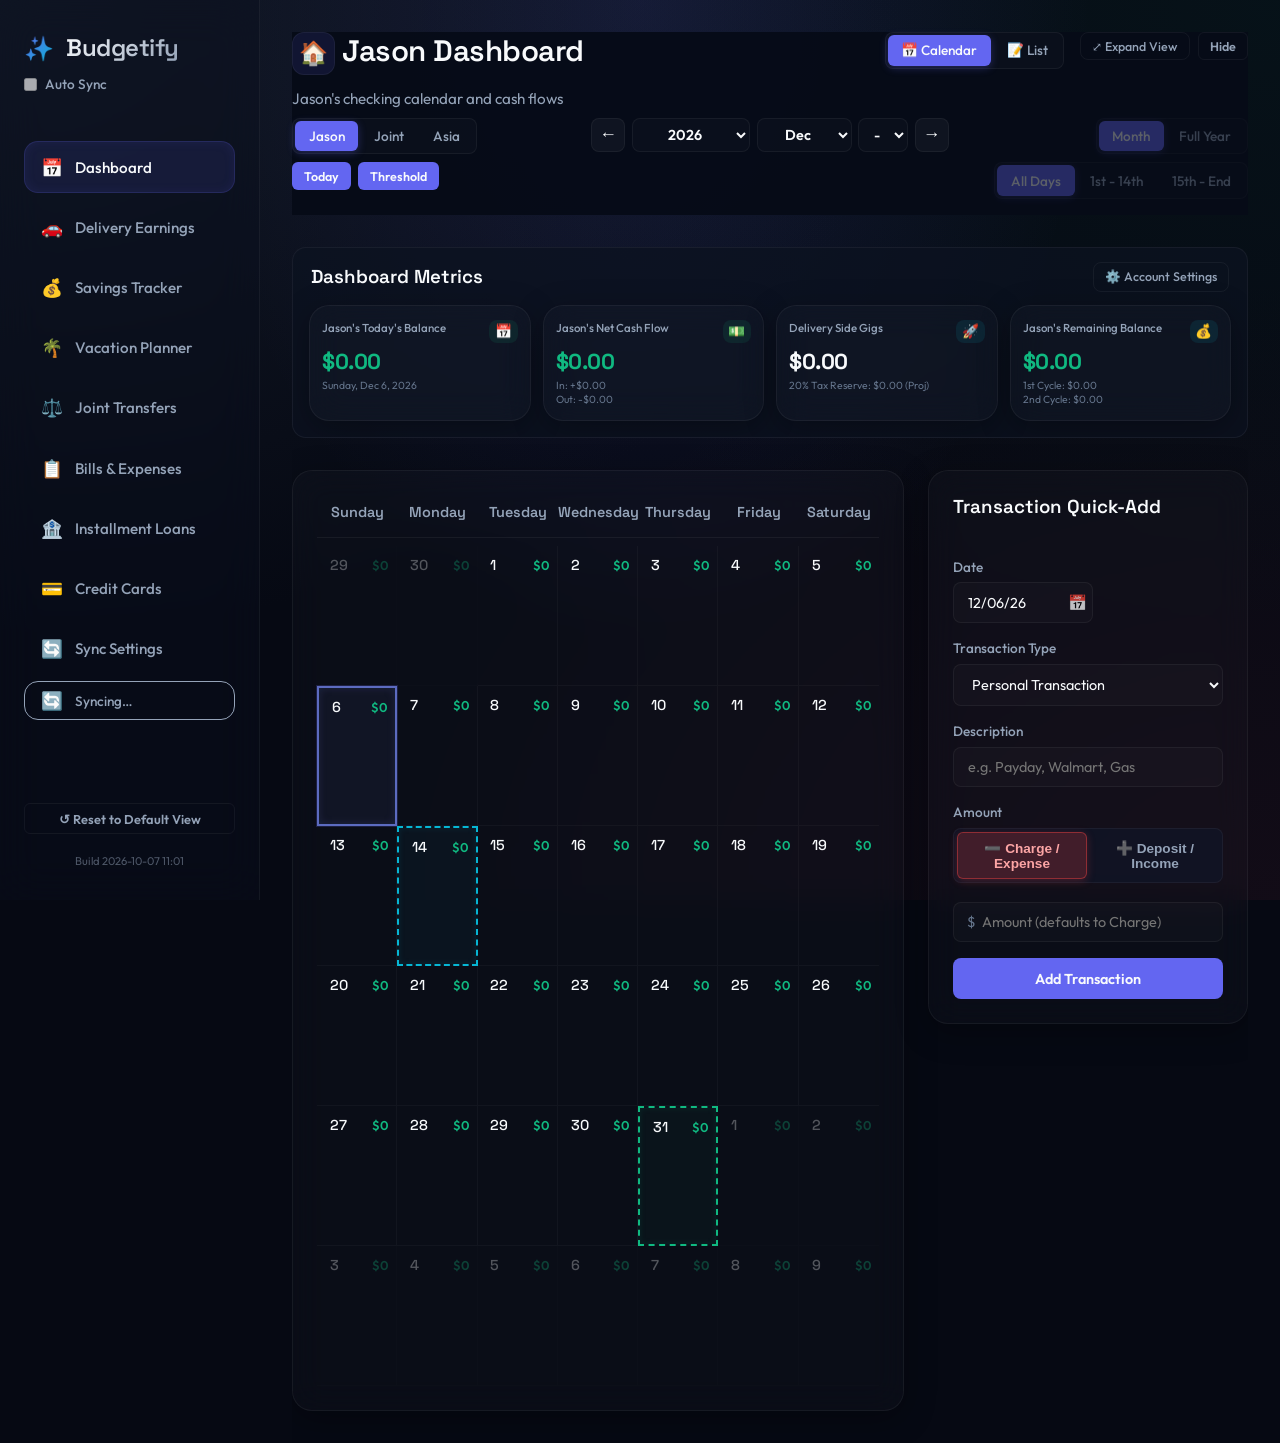
==== index.html @ f818402e "Update index.html" ====
<!DOCTYPE html>
<html lang="en">
<head>
    <meta charset="UTF-8">
    <!-- maximum-scale/user-scalable=no locks the page at 100% zoom on mobile — per explicit user
         request, 2026-09-21, so an accidental pinch/double-tap doesn't zoom the layout. Most modern
         mobile browsers (notably iOS Safari 10+) intentionally ignore user-scalable=no for
         accessibility and still allow pinch-zoom regardless of this meta tag — there is no fully
         reliable way to disable that from the page side, this is just the standard best-effort. -->
    <meta name="viewport" content="width=device-width, initial-scale=1.0, maximum-scale=1.0, minimum-scale=1.0, user-scalable=no, viewport-fit=cover">
    <title>Personal Budget & Bills Calendar (2027)</title>
    <link rel="icon" type="image/png" sizes="16x16" href="[data-uri]">
    <link rel="icon" type="image/png" sizes="32x32" href="[data-uri]">
    <link rel="apple-touch-icon" sizes="180x180" href="[data-uri]">
    <link rel="stylesheet" href="index.css">
    <link rel="preconnect" href="https://fonts.googleapis.com">
    <link rel="preconnect" href="https://fonts.gstatic.com" crossorigin>
    <link href="https://fonts.googleapis.com/css2?family=Outfit:wght@300;400;500;600;700&family=Space+Grotesk:wght@400;500;600;700&display=swap" rel="stylesheet">
</head>
<body>
    <!-- Permanent opaque mask over the safe-area-inset-top strip (notch/Dynamic Island, standalone/
         home-screen mode only — env(safe-area-inset-top) is 0 in a normal Safari tab, so this is a
         no-op there). Confirmed real bug, 2026-08-05: scrolled list content was visible through that
         strip around the Dynamic Island on a real phone. .main-sticky-dashboard already reserves
         this space with its own padding-top once it's the element actually stuck at the top, but
         that only covers pages/moments where it IS the stuck element — this covers the strip
         unconditionally, every page, every scroll position, independent of whatever's stuck. Fixed
         (not sticky) and pinned above every other layer (main-sticky-dashboard is z-index 45,
         scroll-top-btn 600) so nothing can ever paint above it. -->
    <div id="safe-area-top-mask" aria-hidden="true"></div>
    <div id="app-busy-overlay" class="app-busy-overlay hidden" aria-hidden="true">
        <div class="app-busy-spinner"></div>
    </div>
    <button type="button" class="mobile-nav-toggle" id="btn-mobile-nav-toggle" aria-label="Open navigation menu">
        <span class="icon">☰</span>
    </button>
    <div class="sidebar-backdrop" id="sidebar-backdrop"></div>
    <button type="button" class="scroll-top-btn scroll-top-faded" id="btn-scroll-top" title="Scroll to top" aria-label="Scroll to top">&#8593;</button>

    <!-- Mobile-only floating Google Drive sync status — the sidebar's own #sync-status-flag is
         behind the hamburger menu on mobile, so a failed sync could go unnoticed without opening it
         every time. Mirrors #sync-status-flag's status/message (see showSyncStatusFlag() in app.js,
         which drives both), hidden until the first sync attempt of the session, hidden entirely on
         desktop (see index.css). Per explicit user request, 2026-08-05, updated 2026-08-24: the
         badge now stays put (success or failure) until the next sync attempt rather than
         auto-fading — tap it to push/pull manually. Dismiss only closes this popover; it does not
         hide the badge/icon itself (per explicit user request, 2026-09-07) or change sync state. -->
    <button type="button" id="mobile-sync-badge" class="mobile-sync-badge hidden" aria-label="Google Drive sync status">
        <span id="mobile-sync-badge-icon" class="mobile-sync-badge-icon">🔄</span>
    </button>
    <div id="mobile-sync-badge-detail" class="mobile-sync-badge-detail hidden">
        <div id="mobile-sync-badge-detail-message" class="mobile-sync-badge-detail-message"></div>
        <div class="mobile-sync-badge-detail-actions">
            <button type="button" id="btn-mobile-sync-push" class="action-btn small-btn solid-btn">Sync Now</button>
            <!-- Hidden except while a pull/push is actually in flight — see stopCurrentSync()/
                 updateMobileSyncBadge() in app.js. Per explicit user request, 2026-09-21: a sync
                 stuck on a slow/hung Apps Script cold start previously had no way to back out of
                 short of reloading the whole page. -->
            <button type="button" id="btn-mobile-sync-stop" class="action-btn small-btn danger-btn hidden">Stop Sync</button>
            <button type="button" id="btn-mobile-sync-pull" class="action-btn small-btn outline-btn">Pull Fresh</button>
        </div>
        <div id="mobile-sync-badge-detail-time" class="mobile-sync-badge-detail-time"></div>
        <button type="button" id="btn-mobile-sync-dismiss" class="action-btn small-btn outline-btn">Dismiss</button>
    </div>
    <!-- Mobile-only floating "Add Transaction" button — see mobile-fab-add-transaction CSS
         (index.css) for the tab/view scoping that decides when this is actually visible, and
         openMobileQuickAddModal() (app.js) for what it opens. -->
    <button type="button" class="mobile-fab-add-transaction hidden" id="btn-mobile-fab-add-transaction" title="Add Transaction" aria-label="Add Transaction">&#43;</button>
    <div class="app-container">
        <!-- Sidebar Navigation -->
        <aside class="app-sidebar">
            <button type="button" class="sidebar-close-btn" id="btn-mobile-nav-close" aria-label="Close navigation menu">✕</button>
            <div class="sidebar-brand">
                <div class="brand-logo">✨</div>
                <h1>Budgetify</h1>
            </div>
            <label class="sidebar-auto-sync-toggle" for="sidebar-auto-sync-toggle" title="Mirrors the Auto Sync toggle in Sync Settings">
                <input type="checkbox" id="sidebar-auto-sync-toggle">
                <span>Auto Sync</span>
            </label>

            <nav class="sidebar-nav">
                <button class="nav-btn active" data-tab="dashboard" id="btn-tab-dashboard">
                    <span class="icon">📅</span> Dashboard
                </button>
                <button class="nav-btn" data-tab="delivery" id="btn-tab-delivery">
                    <span class="icon">🚗</span> Delivery Earnings
                </button>
                <button class="nav-btn" data-tab="savings" id="btn-tab-savings">
                    <span class="icon">💰</span> Savings Tracker
                </button>
                <button class="nav-btn" data-tab="vacation" id="btn-tab-vacation">
                    <span class="icon">🌴</span> Vacation Planner
                </button>
                <button class="nav-btn" data-tab="bills" id="btn-tab-bills">
                    <span class="icon">⚖️</span> Joint Transfers
                </button>
                <button class="nav-btn" data-tab="billtracker" id="btn-tab-billtracker">
                    <span class="icon">📋</span> Bills & Expenses
                </button>
                <button class="nav-btn" data-tab="loans" id="btn-tab-loans">
                    <span class="icon">🏦</span> Installment Loans
                </button>
                <button class="nav-btn" data-tab="creditcards" id="btn-tab-creditcards">
                    <span class="icon">💳</span> Credit Cards
                </button>
                <button class="nav-btn" data-tab="sync" id="btn-tab-sync">
                    <span class="icon">🔄</span> Sync Settings
                </button>
                <!-- Google Drive sync status — see showSyncStatusFlag() in app.js. Hidden until
                     the first sync attempt of the session. -->
                <button type="button" id="sync-status-flag" class="sync-status-flag hidden" aria-label="Google Drive sync status">
                    <span id="sync-status-flag-icon" class="sync-status-flag-icon">🔄</span>
                    <span id="sync-status-flag-label">Sync status</span>
                </button>
            </nav>
            <div id="sync-status-detail" class="sync-status-detail hidden">
                <div id="sync-status-detail-message" class="sync-status-detail-message"></div>
                <div class="sync-status-detail-actions">
                    <button type="button" id="btn-sync-status-push" class="action-btn small-btn solid-btn">Sync Now</button>
                    <!-- Hidden except while a pull/push is actually in flight — see
                         stopCurrentSync()/showSyncStatusFlag() in app.js. -->
                    <button type="button" id="btn-sync-status-stop" class="action-btn small-btn danger-btn hidden">Stop Sync</button>
                    <button type="button" id="btn-sync-status-pull" class="action-btn small-btn outline-btn">Pull Fresh</button>
                </div>
                <div id="sync-status-detail-time" class="sync-status-detail-time"></div>
            </div>

            <div class="sidebar-footer">
                <button type="button" class="action-btn small-btn outline-btn" id="btn-reset-view-settings" style="width:100%;" title="Resets every view/filter/sort/collapsed-panel preference back to its default — does not touch your bills, transactions, or other data">↺ Reset to Default View</button>
                <div id="build-version-marker" style="text-align:center; font-size:0.7rem; color:var(--text-secondary); opacity:0.5; margin-top:0.5rem;"></div>
            </div>
        </aside>

        <!-- Main Content Area -->
        <main class="app-main">
            <!-- Top Dashboard Bar -->
            <div class="main-sticky-dashboard">
                <!-- Title + page-level actions share one row at the very top of the page — per
                     explicit user request, 2026-08-03, Expand View/Hide used to sit down in the
                     toolbar row (level with Today/date-nav) with a lot of empty space above them;
                     moving them up here puts them at the actual top-right of the page next to the
                     title, matching where the user pointed in their annotated screenshot. -->
                <div class="header-top-row" style="display: flex; align-items: flex-start; justify-content: space-between; gap: 1rem;">
                    <!-- Compact page title. Kept as class="header-title" (rather than a fresh class)
                         so the existing per-tab CSS overrides (mobile Delivery tightening, the
                         loan/credit-card "stat chip" subtitle) that target .header-title still apply
                         unchanged; a scoped rule shrinks it for this new, non-centered spot instead of
                         restyling the shared class itself. -->
                    <div class="header-title header-title-compact" id="default-header-title-container">
                        <h2 id="current-tab-title">Monthly Dashboard</h2>
                        <p id="current-tab-subtitle">Personal checking calendar and cash flows</p>
                    </div>



                    <!-- Today/Payment/Statement jump buttons for the loan/credit-card detail page
                         land here (top-left, right after the Back link) instead of top-right — per
                         explicit user request, 2026-08-03. Populated by
                         updateHeaderPeriodNavAndToday() in app.js. Empty/hidden on every other tab. -->
                    <div id="header-left-jump-host" style="display: flex; align-items: center; gap: 0.4rem;"></div>

                    <!-- View-mode toggle host (Calendar/List for Dashboard) — sits left of Expand
                         View, on the same top row as the title, per explicit user request,
                         2026-08-03. Populated by updateGlobalTogglesPlacement() in app.js. -->
                    <div id="header-view-toggle-host" style="display: flex; align-items: center; gap: 0.75rem; flex-shrink: 0; margin-left: auto;">
                        <div class="segmented-control" id="view-toggle-container">
                            <button class="segment-btn active" data-mode="calendar" id="btn-view-calendar">📅 Calendar</button>
                            <button class="segment-btn" data-mode="list" id="btn-view-list">📝 List</button>
                        </div>
                    </div>

                    <!-- Show/Hide-All (page-specific, hidden unless applicable), Expand View, and the
                         Dashboard Metrics Hide toggle (hidden itself on every tab except Dashboard). -->
                    <div id="header-right-actions" style="display: flex; align-items: center; gap: 0.5rem; flex-shrink: 0;">
                        <button type="button" class="action-btn outline-btn" id="btn-toggle-layout-maximize" title="Toggle full-screen view" style="display: inline-flex; align-items: center; gap: 4px; padding: 0.3rem 0.7rem; font-weight: 500; font-size: 0.78rem; height: 28px;">⤢ Expand View</button>
                        <!-- Sits to the right of Expand View — per explicit user request, 2026-08-03. -->
                        <button type="button" class="action-btn outline-btn hidden" id="btn-master-show-hide-all" title="Show or hide all collapsible sections" style="padding: 0.3rem 0.7rem; font-size: 0.78rem; height: 28px;">Hide All</button>
                        <button type="button" class="action-btn small-btn outline-btn" id="btn-toggle-metrics" title="Expand or collapse all Dashboard metrics" style="padding: 0.3rem 0.7rem; font-size: 0.78rem; height: 28px;">Hide</button>
                    </div>
                </div>

                <!-- Empty by default (hidden) — placeCreditCardToolbar() in app.js relocates
                     #cc-dashboard-toolbar and the title/subtitle above into this exact element
                     (removing "hidden", adding "cc-account-header") only while viewing one specific
                     credit card/loan's own dashboard, giving it a dedicated top-of-page slot separate
                     from the generic page title. Kept as a real, distinct element (not reused from the
                     old big centered dashboard header, which this replaces) specifically so that
                     mechanism still has somewhere valid to relocate into after the 2026-08-03 header
                     restructure removed the header block it used to borrow. -->
                <header class="app-header hidden" id="app-header"></header>

                <div id="unified-header-layout" class="unified-header-dashboard">
                    <!-- Left Actions — Personal/Joint on its own row above Today/Threshold, per
                         explicit user request, 2026-08-03. -->
                    <div id="header-left-actions" style="display: flex; flex-direction: column; align-items: flex-start; gap: 0.5rem;">
                        <!-- Identity toggle host (Personal/Joint) — a dedicated slot, populated by
                             updateGlobalTogglesPlacement() in app.js, so it lands here
                             deterministically instead of as a side effect of flex-wrap ordering
                             inside #global-toggles-host. -->
                        <div id="header-identity-toggles-host" style="display: flex; align-items: center; gap: 0.75rem;">
                            <div class="segmented-control" id="dashboard-toggle-container">
                                <button class="segment-btn active" data-type="personal" id="btn-dash-personal">Jason</button>
                                <button class="segment-btn" data-type="joint" id="btn-dash-joint">Joint</button>
                                <button class="segment-btn" data-type="asia" id="btn-dash-asia">Asia</button>
                            </div>
                        </div>
                        <div id="header-left-buttons-row" style="display: flex; align-items: center; gap: 0.4rem;">
                            <button type="button" class="action-btn small-btn solid-btn" id="btn-header-today" title="Go to Today" style="padding: 0.3rem 0.7rem; font-size: 0.78rem; height: 28px;">Today</button>
                            <button type="button" class="action-btn small-btn solid-btn hidden" id="btn-header-payment" title="Jump to Payment" style="padding: 0.3rem 0.7rem; font-size: 0.78rem; height: 28px;">Payment</button>
                            <button type="button" class="action-btn small-btn solid-btn hidden" id="btn-header-statement" title="Jump to Statement Closing" style="padding: 0.3rem 0.7rem; font-size: 0.78rem; height: 28px;">Statement</button>
                            <button type="button" class="action-btn small-btn solid-btn hidden" id="btn-header-threshold" title="Jump to Below-Threshold Day" style="padding: 0.3rem 0.7rem; font-size: 0.78rem; height: 28px;">Threshold</button>
                        </div>
                    </div>

                    <!-- Date Selectors — Year, then Month, then Day -->
                    <div id="header-period-nav" class="month-select-wrapper" style="display: flex; align-items: center; gap: 0.4rem; flex-shrink: 0;">
                        <button type="button" class="calendar-nav-btn" id="btn-header-prev" title="Previous Month" style="height: 34px; width: 34px; flex-shrink: 0; box-sizing: border-box;">←</button>
                        <select id="year-select" class="custom-select" style="font-weight: 600; text-align: center; width: auto; min-width: 82px; height: 34px; padding: 0 0.4rem; line-height: 34px; box-sizing: border-box; flex-shrink: 0;">
                            <option value="2026">2026</option>
                            <option value="2027">2027</option>
                            <option value="2028">2028</option>
                            <option value="2029">2029</option>
                            <option value="2030">2030</option>
                        </select>
                        <select id="month-select" class="custom-select" style="font-weight: 600; text-align: center; width: auto; min-width: 95px; height: 34px; padding: 0 0.4rem; line-height: 34px; box-sizing: border-box; flex-shrink: 0;">
                            <option value="Jan">Jan</option>
                            <option value="Feb">Feb</option>
                            <option value="Mar">Mar</option>
                            <option value="Apr">Apr</option>
                            <option value="May">May</option>
                            <option value="Jun">Jun</option>
                            <option value="Jul">Jul</option>
                            <option value="Aug">Aug</option>
                            <option value="Sep">Sep</option>
                            <option value="Oct">Oct</option>
                            <option value="Nov">Nov</option>
                            <option value="Dec">Dec</option>
                        </select>
                        <div id="month-date-jumper" style="display: flex; align-items: center; flex-shrink: 0;" title="Select Day to scroll directly to date in current month">
                            <select id="month-jumper-day" class="custom-select" style="padding: 0 0.35rem; font-size: 0.85rem; font-weight: 600; text-align: center; height: 34px; min-width: 48px; line-height: 34px; box-sizing: border-box; flex-shrink: 0;" aria-label="Target day for month view scroll">
                                <option value="" selected>-</option>
                            </select>
                        </div>
                        <div id="full-year-date-jumper" class="hidden" style="display: flex; align-items: center; gap: 0.25rem; flex-shrink: 0;" title="Select Month & Day to scroll directly to date in Full Year view">
                            <select id="year-jumper-month" class="custom-select" style="padding: 0 0.35rem; font-size: 0.85rem; font-weight: 600; text-align: center; height: 34px; min-width: 60px; line-height: 34px; box-sizing: border-box; flex-shrink: 0;" aria-label="Target month for full year scroll">
                                <option value="" selected>-</option>
                                <option value="Jan">Jan</option>
                                <option value="Feb">Feb</option>
                                <option value="Mar">Mar</option>
                                <option value="Apr">Apr</option>
                                <option value="May">May</option>
                                <option value="Jun">Jun</option>
                                <option value="Jul">Jul</option>
                                <option value="Aug">Aug</option>
                                <option value="Sep">Sep</option>
                                <option value="Oct">Oct</option>
                                <option value="Nov">Nov</option>
                                <option value="Dec">Dec</option>
                            </select>
                            <select id="year-jumper-day" class="custom-select" style="padding: 0 0.35rem; font-size: 0.85rem; font-weight: 600; text-align: center; height: 34px; min-width: 48px; line-height: 34px; box-sizing: border-box; flex-shrink: 0;" aria-label="Target day for full year scroll">
                                <option value="" selected>-</option>
                            </select>
                        </div>
                        <button type="button" class="calendar-nav-btn" id="btn-header-next" title="Next Month" style="height: 34px; width: 34px; flex-shrink: 0; box-sizing: border-box;">→</button>
                    </div>

                    <!-- View-mode toggles host: Month/Full Year, cycle filter, and every other tab's
                         equivalent controls — updateGlobalTogglesPlacement() relocates the right
                         subset here per active tab. Calendar/List moved out to
                         #header-view-toggle-host (see .header-top-row above), so this host is now
                         just 2 rows tall on the Dashboard tab instead of 3. Right-aligned on its own
                         row under the main toolbar row. -->
                    <div id="global-toggles-host">
                        <div class="segmented-control hidden" id="scope-toggle-container">
                            <button class="segment-btn active" data-scope="month" id="btn-scope-month">Month</button>
                            <button class="segment-btn" data-scope="year" id="btn-scope-year">Full Year</button>
                        </div>
                        <div class="segmented-control hidden" id="cycle-filter-container">
                            <button class="segment-btn active" data-cycle="all" id="btn-cycle-all">All Days</button>
                            <button class="segment-btn" data-cycle="1st" id="btn-cycle-1st">1st - 14th</button>
                            <button class="segment-btn" data-cycle="2nd" id="btn-cycle-2nd">15th - End</button>
                        </div>
                        <div class="segmented-control hidden" id="bills-metrics-cycle-toggle">
                            <button type="button" class="segment-btn active" data-bills-metrics-cycle="month">Month</button>
                            <button type="button" class="segment-btn" data-bills-metrics-cycle="1st">1st Cycle</button>
                            <button type="button" class="segment-btn" data-bills-metrics-cycle="15th">15th Cycle</button>
                        </div>
                        <button type="button" class="action-btn small-btn outline-btn hidden" id="btn-bills-today" title="Return to the current month">Current Month</button>
                        <div class="segmented-control hidden" id="savings-header-view-toggle"><button class="segment-btn active" data-savings-mode="calendar">Calendar</button><button class="segment-btn" data-savings-mode="list">List</button></div>
                        <div class="segmented-control hidden" id="savings-header-scope-toggle"><button class="segment-btn active" data-savings-scope="month">Month</button><button class="segment-btn" data-savings-scope="year">Full Year</button></div>
                    </div>
                </div>
            </div>

            <!-- Dashboard Summary Widgets -->
            <section class="dashboard-metrics-section" id="dashboard-metrics-section">
                <div class="dashboard-metrics-section-header" style="display: flex; align-items: center; justify-content: space-between;">
                    <h3 style="margin:0;">Dashboard Metrics</h3>
                    <!-- Single consolidated entry point (Starting Balance + Payroll used to be two
                         separate buttons/dialogs here) — opens #account-settings-dialog, which also
                         covers Account Login URL and a custom account icon, plus (Personal only) a
                         way into the full Payroll dialog. Per explicit user request, 2026-08-05. -->
                    <div style="display: flex; align-items: center; gap: 0.5rem;">
                        <button type="button" class="action-btn outline-btn" id="btn-open-account-settings" title="Account Settings" style="display: inline-flex; align-items: center; gap: 4px; padding: 0.35rem 0.7rem; font-weight: 500; font-size: 0.78rem; height: 30px;">⚙️ Account Settings</button>
                    </div>
                </div>
                <div class="summary-cards" id="summary-cards">
                <!-- Today's real balance (Personal or Joint, matching whichever is selected) — same
                     contextual single-card pattern as Remaining Balance below (title/value/sub swap
                     per-context in renderSummaryCards()). Per explicit user request, 2026-08-04;
                     moved to lead position per explicit user request, same day. -->
                <div class="glass-card summary-card" id="card-today-balance">
                    <div class="card-header">
                        <span id="today-balance-title">Today's Balance</span>
                        <span class="card-icon positive" id="today-balance-icon">📅</span>
                    </div>
                    <div class="card-value" id="today-balance-val">$0.00</div>
                    <div class="card-sub" id="today-balance-sub">Balance as of today</div>
                </div>
                <div class="glass-card summary-card">
                    <div class="card-header">
                        <span>Personal Net Cash Flow</span>
                        <span class="card-icon positive">💵</span>
                    </div>
                    <div class="card-value" id="net-cash-flow">$0.00</div>
                    <div class="card-sub" id="net-cash-flow-sub">Sum of personal cash flows</div>
                </div>
                <div class="glass-card summary-card">
                    <div class="card-header">
                        <span>Joint Bills Shared Total</span>
                        <span class="card-icon negative">🧾</span>
                    </div>
                    <div class="card-value" id="joint-bills-total">$0.00</div>
                    <div class="card-sub" id="joint-bills-sub">Total joint bills in period</div>
                </div>
                <div class="glass-card summary-card">
                    <div class="card-header">
                        <span>Delivery Side Gigs</span>
                        <span class="card-icon info">🚀</span>
                    </div>
                    <div class="card-value" id="gig-earnings-total">$0.00</div>
                    <div class="card-sub" id="gig-earnings-sub">20% Tax Reserve: $0.00</div>
                </div>
                <div class="glass-card summary-card" id="card-remaining-balance">
                    <div class="card-header">
                        <span id="remaining-balance-title">Remaining Balance</span>
                        <span class="card-icon info" id="remaining-balance-icon">💰</span>
                    </div>
                    <div class="card-value" id="remaining-balance-val">$0.00</div>
                    <div class="card-sub" id="remaining-balance-sub">Cycle-end balance projection</div>
                </div>
                </div>
            </section>


            <!-- Tab View Contents -->
            <section class="tab-view-container">

                <!-- 1. DASHBOARD VIEW (Calendar & List) -->
                <div id="view-dashboard" class="tab-view active">
                    <!-- Calendar View Wrapper -->
                    <div class="view-grid" id="dashboard-calendar-view">
                        <div class="calendar-card glass-card">
                            <div class="calendar-header-grid" style="margin-top: 0.5rem;">
                                <div>Sunday</div>
                                <div>Monday</div>
                                <div>Tuesday</div>
                                <div>Wednesday</div>
                                <div>Thursday</div>
                                <div>Friday</div>
                                <div>Saturday</div>
                            </div>
                            <div class="calendar-days-grid" id="calendar-days">
                                <!-- Calendar days injected via javascript -->
                            </div>
                        </div>

                        <div class="sidebar-details-card glass-card">
                            <div style="display: flex; justify-content: space-between; align-items: center; margin-bottom: 1rem;">
                                <h3 id="quick-add-title" style="margin: 0;">Transaction Quick-Add</h3>
                            </div>
                            <form id="quick-add-form" class="detail-form">
                                <div class="form-group">
                                    <label for="trans-date">Date</label>
                                    <div style="position: relative; display: flex; align-items: center;">
                                        <input type="date" id="trans-date" required class="custom-input">
                                    </div>
                                </div>
                                <div class="form-group hidden" id="joint-type-group">
                                    <label for="joint-trans-type">Transaction Type</label>
                                    <select id="joint-trans-type" class="custom-select">
                                        <option value="expense">Expense / Bill</option>
                                        <option value="contribution">Joint Contribution</option>
                                        <option value="withdrawal">Joint Withdrawal</option>
                                    </select>
                                </div>
                                <div class="form-group" id="personal-type-group">
                                    <label for="personal-trans-type">Transaction Type</label>
                                    <select id="personal-trans-type" class="custom-select">
                                        <option value="transaction">Personal Transaction</option>
                                        <option value="savings-transfer">Savings Transfer</option>
                                        <option value="joint-transfer">Joint Transfer</option>
                                    </select>
                                </div>
                                <div class="form-group hidden" id="personal-joint-transfer-group">
                                    <label for="personal-joint-direction">Transfer Direction</label>
                                    <select id="personal-joint-direction" class="custom-select">
                                        <option value="deposit">Deposit into Joint</option>
                                        <option value="withdrawal">Withdrawal from Joint</option>
                                    </select>
                                </div>
                                <!-- Deposit-only: a deposit is the direction that can drain personal checking; a
                                     withdrawal only adds to it, so there's no floor to protect there. -->
                                <div class="form-group hidden" id="personal-joint-split-group" style="display:flex; align-items:center; gap:0.4rem;">
                                    <input type="checkbox" id="personal-joint-split-protect" style="cursor:pointer;">
                                    <label for="personal-joint-split-protect" style="margin:0; cursor:pointer; font-size:0.85rem;">Split across days this cycle to keep checking at/above the minimum buffer</label>
                                </div>
                                <!-- Asia's Checking Transaction Type selector, Phase 3 — mirrors #personal-type-group/
                                     #personal-joint-transfer-group/#personal-joint-split-group exactly, scoped to
                                     her own dashboard (state.dashboardType === 'asia'). -->
                                <div class="form-group hidden" id="asia-type-group">
                                    <label for="asia-trans-type">Transaction Type</label>
                                    <select id="asia-trans-type" class="custom-select">
                                        <option value="transaction">Asia Transaction</option>
                                        <option value="savings-transfer">Savings Transfer</option>
                                        <option value="joint-transfer">Joint Transfer</option>
                                    </select>
                                </div>
                                <div class="form-group hidden" id="asia-joint-transfer-group">
                                    <label for="asia-joint-direction">Transfer Direction</label>
                                    <select id="asia-joint-direction" class="custom-select">
                                        <option value="deposit">Deposit into Joint</option>
                                        <option value="withdrawal">Withdrawal from Joint</option>
                                    </select>
                                </div>
                                <div class="form-group hidden" id="asia-joint-split-group" style="display:flex; align-items:center; gap:0.4rem;">
                                    <input type="checkbox" id="asia-joint-split-protect" style="cursor:pointer;">
                                    <label for="asia-joint-split-protect" style="margin:0; cursor:pointer; font-size:0.85rem;">Split across days this cycle to keep checking at/above the minimum buffer</label>
                                </div>
                                <div class="form-group">
                                    <label for="trans-desc">Description</label>
                                    <input type="text" id="trans-desc" placeholder="e.g. Payday, Walmart, Gas" required class="custom-input" list="checking-description-suggestions" autocomplete="off">
                                </div>

                                <div id="form-amount-row">
                                    <div class="form-group" id="single-amount-group">
                                        <label for="trans-amount" id="trans-amount-label">Amount</label>
                                        <div class="direction-toggle-group" id="trans-direction-group">
                                            <button type="button" class="direction-btn active-charge" data-direction="charge" id="btn-dir-charge">➖ Charge / Expense</button>
                                            <button type="button" class="direction-btn" data-direction="deposit" id="btn-dir-deposit">➕ Deposit / Income</button>
                                        </div>
                                        <input type="hidden" id="trans-direction" value="charge">
                                        <div class="input-prefix-wrapper">
                                            <span class="input-prefix">$</span>
                                            <input type="number" autocomplete="off" autocorrect="off" autocapitalize="off" spellcheck="false" step="0.01" id="trans-amount" placeholder="Amount (defaults to Charge)" required class="custom-input">
                                        </div>
                                        <small id="trans-amount-hint" class="hidden">Negative moves money from Personal into Savings; positive moves money from Savings into Personal.</small>
                                    </div>
                                    <div class="hidden" id="joint-contribution-group">
                                        <div class="form-row">
                                            <div class="form-group"><label for="contribution-direction">Contribution Type</label><select id="contribution-direction" class="custom-select"><option value="deposit">Deposit into Joint</option><option value="withdrawal">Withdrawal from Joint</option></select></div>
                                            <div class="form-group hidden" id="contribution-recipient-group"><label for="contribution-recipient">Withdrawal To</label><select id="contribution-recipient" class="custom-select"><option value="jason">Jason</option><option value="asia">Asia</option></select></div>
                                        </div>
                                        <div class="form-row" id="contribution-deposit-fields">
                                            <div class="form-group"><label for="trans-jason-amount">Jason Amount</label><div class="input-prefix-wrapper"><span class="input-prefix">$</span><input type="number" autocomplete="off" autocorrect="off" autocapitalize="off" spellcheck="false" min="0" step="0.01" id="trans-jason-amount" placeholder="Jason's deposit" class="custom-input"></div></div>
                                            <div class="form-group"><label for="trans-asia-amount">Asia Amount</label><div class="input-prefix-wrapper"><span class="input-prefix">$</span><input type="number" autocomplete="off" autocorrect="off" autocapitalize="off" spellcheck="false" min="0" step="0.01" id="trans-asia-amount" placeholder="Asia's deposit" class="custom-input"></div></div>
                                        </div>
                                        <div class="form-group hidden" id="contribution-withdrawal-field"><label for="contribution-withdrawal-amount">Withdrawal Amount</label><div class="input-prefix-wrapper"><span class="input-prefix">$</span><input type="number" autocomplete="off" autocorrect="off" autocapitalize="off" spellcheck="false" min="0" step="0.01" id="contribution-withdrawal-amount" class="custom-input"></div></div>
                                    </div>
                                </div>
                                <button type="submit" class="action-btn solid-btn full-width" id="btn-add-transaction">Add Transaction</button>
                            </form>

                            <hr class="card-divider">

                            <div class="inline-day-highlights hidden">
                                <h3 id="highlights-title">Today's Highlights</h3>
                                <div id="today-highlights-list" class="highlights-list"></div>
                            </div>
                        </div>
                    </div>

                    <!-- List View Wrapper (Hidden by default) -->
                    <div class="glass-card list-view-card hidden" id="dashboard-list-view" style="padding: 2rem;">
                        <!-- Title, quick-add, search, and Reset Filters/Sort all stay pinned to the top
                             of the viewport while scrolling through a long list, so none of them ever
                             requires scrolling back up — same sticky pattern as .main-sticky-dashboard
                             elsewhere in the app. Reset Filters/Sort sits at the BOTTOM of this block,
                             immediately above the table's own header row (where the per-column filter
                             icons it clears actually live), instead of up by the title.
                             NOTE: the table's own column-header row (#list-view-table-container) does
                             NOT also page-scroll-stick below this block — tried it (both as an
                             independently-sticky sibling and merged into one wrapper with this header),
                             and hit a rendering issue in this exact nested layout where the second/outer
                             sticky element silently stopped clamping once real content was involved,
                             despite isolated synthetic tests of the identical CSS working fine. Reverted
                             rather than ship something flaky. The header row still stays visible while
                             scrolling WITHIN the table's own bounded tbody (see that block's comment) —
                             just not while scrolling the outer page past it. -->
                        <div class="list-view-sticky-header">
                            <div class="list-view-header" style="display: flex; align-items: flex-start; gap: 1rem; flex-wrap: wrap; margin-bottom: 0.5rem;">
                                <div>
                                    <h3 id="list-view-title" style="margin-bottom: 0.15rem;">Personal Ledger</h3>
                                    <span id="list-view-starting-balance" class="muted-text" style="font-size: 0.85rem; display: block; margin-top: 0.2rem;"></span>
                                    <span id="list-view-today-balance" class="muted-text" style="font-size: 0.85rem; display: block; margin-top: 0.1rem; font-weight: 600;"></span>
                                    <span id="list-view-ending-balance" class="muted-text" style="font-size: 0.85rem; display: block; margin-top: 0.1rem;"></span>
                                </div>
                                <!-- Search and the filter-summary pill stacked together so the pill sits
                                     directly under the search box specifically, not spanning the full
                                     header width under the title. Per explicit user request, 2026-08-04. -->
                                <div style="display: flex; flex-direction: column; gap: 0.5rem; flex: 1; min-width: 220px; max-width: 360px;">
                                    <!-- #list-view-search-row: a stable wrapper so relocateMobileDashboardListViewControls()
                                         (app.js) can move the Clear button in here next to the search input on mobile,
                                         without disturbing the filter-summary pill stacked below it. A no-op single-child
                                         flex row on desktop, where Clear stays in its original spot instead — see that
                                         function's own comment. Per explicit user request, 2026-08-25. -->
                                    <div id="list-view-search-row" style="display: flex; gap: 0.5rem; align-items: center; width: 100%;">
                                        <input type="search" id="list-view-master-search" class="custom-input" placeholder="🔍 Search description, owner, trip, date, amount..." style="margin: 0; padding: 0.4rem 0.75rem; font-size: 0.85rem; box-sizing: border-box; flex: 1; min-width: 0;">
                                    </div>
                                    <div id="list-view-filtered-items-pill" class="filtered-items-pill" style="display: inline-flex; align-items: center; gap: 0.5rem; padding: 0.25rem 0.75rem; border-radius: 12px; background: rgba(33, 150, 243, 0.15); border: 1px solid rgba(33, 150, 243, 0.4); font-size: 0.8rem; font-weight: 600; color: #90caf9; white-space: nowrap; align-self: flex-start;">
                                        <span>🔍 <span id="list-filtered-items-label">View Items</span>: <span id="list-filtered-items-count">0</span></span>
                                        <span style="opacity: 0.5;">|</span>
                                        <span>Total: <span id="list-filtered-items-amount">$0.00</span></span>
                                    </div>
                                </div>
                                <!-- Opens the same real #quick-add-form in a popup instead of it sitting
                                     inline above the table full-time — same pattern the Savings Tracker's
                                     own "+ Add Transaction" button already uses (openMobileQuickAddModal(),
                                     not mobile-gated). Right-justified as a group (margin-left: auto). Per
                                     explicit user request, 2026-08-04. -->
                                <div id="list-view-header-actions" style="display: flex; align-items: center; gap: 0.75rem; flex-wrap: wrap; margin-left: auto;">
                                    <button type="button" class="action-btn small-btn solid-btn" id="btn-open-listview-add-modal">+ Transaction</button>
                                    <button type="button" class="action-btn small-btn outline-btn" id="btn-export-listview-csv" title="Export the currently visible rows (respects search/column filters) as a CSV file, openable in Excel">⬇ Download CSV</button>
                                    <button type="button" class="action-btn small-btn outline-btn" id="btn-reset-listview-filters" title="Clear this table's column filters and sort">Clear</button>
                                </div>
                            </div>
                            <div id="list-view-tools-wrapper">
                                <!-- #list-view-quick-add-host removed, 2026-08-04 — the real #quick-add-form
                                     only ever relocates into the Add Transaction modal now (see
                                     btn-open-listview-add-modal above), never sits inline here full-time.
                                     #list-view-summary-host stays (Joint's Jason/Asia contribution totals
                                     still render there — unrelated to the add form). -->
                                <div id="list-view-summary-host"></div>
                            </div>
                        </div>
                        <div class="table-responsive" id="list-view-table-container">
                            <!-- Injected table -->
                        </div>
                    </div>
                </div>

                <!-- 2. BILLS SPLITTER VIEW -->
                <div id="view-bills" class="tab-view">
                    <div class="bills-sticky-metrics">
                        <div class="table-card-header" style="margin-top:0;">
                            <h3 id="bills-metrics-title">Bill Splitter Metrics</h3>
                            <button type="button" class="action-btn small-btn outline-btn collapse-toggle-btn" data-target="bills-metrics-cards" data-key="metrics">Hide</button>
                        </div>
                        <section class="summary-cards" id="bills-metrics-cards">
                            <div class="glass-card summary-card"><div class="card-header"><span id="bills-expenses-title">Joint Expenses</span><span class="card-icon negative">&#128203;</span></div><div class="card-value negative" id="bills-expenses-total">$0.00</div><div class="card-sub" id="bills-expenses-sub">1st: $0.00 | 15th: $0.00</div></div>
                            <div class="glass-card summary-card"><div class="card-header"><span>Jason Personal Allocations</span><span class="card-icon info">J</span></div><div class="card-value" id="bills-jason-allocations">$0.00</div><div class="card-sub" id="bills-jason-allocations-sub">1st: $0.00 | 15th: $0.00</div></div>
                            <div class="glass-card summary-card"><div class="card-header"><span>Asia Personal Allocations</span><span class="card-icon info">A</span></div><div class="card-value" id="bills-asia-allocations">$0.00</div><div class="card-sub" id="bills-asia-allocations-sub">1st: $0.00 | 15th: $0.00</div></div>
                            <div class="glass-card summary-card"><div class="card-header"><span id="bills-balance-title">Joint Remaining Balance</span><span class="card-icon info">&#128176;</span></div><div class="card-value" id="bills-balance-total">$0.00</div><div class="card-sub" id="bills-balance-sub">End of 1st: $0.00 | End of month: $0.00</div></div>
                        </section>
                    </div>
                    <div class="bills-splitter-layout">
                        <div class="glass-card split-totals-card">
                            <div class="table-card-header" style="margin-bottom: 1.25rem;">
                                <h3 style="margin: 0;">Monthly Joint Transfers</h3>
                                <button type="button" class="action-btn small-btn outline-btn collapse-toggle-btn" data-target="transfer-calc-body" data-key="transfers">Hide</button>
                            </div>
                            <div class="split-columns" id="transfer-calc-body">
                                <div class="split-col jason-split">
                                    <!-- Ownership flag, blue for Jason / green for Asia — same color pair as the
                                         savings-transfer flags on the Joint ledger. Per explicit user request,
                                         2026-08-09. -->
                                    <div class="col-name-pill"><span class="owner-flag owner-jason" title="Jason">&#9873;</span>Jason</div>
                                    <div class="split-amount-highlight" id="jason-transfer">$0.00</div>
                                    <div class="transfer-breakdown-line" id="jason-transfer-breakdown"></div>
                                    <div class="transfer-cycle-breakdown">
                                        <span>Transfer on 1st <strong id="jason-transfer-1st">$0.00</strong><span class="transfer-breakdown-line" id="jason-transfer-1st-breakdown"></span></span>
                                        <span>Transfer on 15th <strong id="jason-transfer-15th">$0.00</strong><span class="transfer-breakdown-line" id="jason-transfer-15th-breakdown"></span></span>
                                    </div>
                                </div>
                                <div class="split-separator">
                                    <span>&harr;</span>
                                    <button type="button" class="action-btn small-btn outline-btn" id="btn-toggle-manual-transfers" title="Toggle Manual Planned Transfers">⚙️ Extra Transfers</button>
                                </div>
                                <div class="split-col asia-split">
                                    <div class="col-name-pill"><span class="owner-flag owner-asia" title="Asia">&#9873;</span>Asia</div>
                                    <div class="split-amount-highlight" id="asia-transfer">$0.00</div>
                                    <div class="transfer-breakdown-line" id="asia-transfer-breakdown"></div>
                                    <div class="transfer-cycle-breakdown">
                                        <span>Transfer on 1st <strong id="asia-transfer-1st">$0.00</strong><span class="transfer-breakdown-line" id="asia-transfer-1st-breakdown"></span></span>
                                        <span>Transfer on 15th <strong id="asia-transfer-15th">$0.00</strong><span class="transfer-breakdown-line" id="asia-transfer-15th-breakdown"></span></span>
                                    </div>
                                </div>
                            </div>
                        </div>


                        <div class="bills-tables-grid">
                            <!-- Left: Joint Bills -->
                            <div class="glass-card bills-table-card" id="joint-expenses-card">
                                <div class="table-card-header">
                                    <div>
                                        <h3 id="bill-tracker-title">Joint Expenses</h3>
                                        <div class="muted-text" id="joint-expenses-total-line" style="font-size:.8rem;margin-top:.15rem;"></div>
                                    </div>
                                    <div style="display:flex; gap:0.5rem; align-items:center;">
                                        <!-- Removed again 2026-08-04, per explicit user request: personal-scoped expenses
                                             don't belong in Bill Splitter — Bills & Expenses (billtracker tab) now has its own
                                             All/Joint/Personal filter over the same underlying recurring-bill templates
                                             (state.billTrackerSettings), so a personal bill stays fully reachable there even
                                             with this Joint/Personal toggle gone. (An earlier 2026-08-01 removal of this same
                                             toggle predated that billtracker filter and orphaned a personal recurring bill with
                                             no way to reach it anywhere — not a risk this time. state.billTrackerOwnership is
                                             forced to 'joint' unconditionally in migrateDatabase(), same as before.) -->
                                        <div class="segmented-control" id="expense-calendar-view-toggle">
                                            <button type="button" class="segment-btn active" data-expense-view-mode="list">List</button>
                                            <button type="button" class="segment-btn" data-expense-view-mode="calendar">Calendar</button>
                                        </div>
                                        <div class="segmented-control hidden" id="expense-calendar-date-mode-toggle" title="Show subscription-style bills (weekly/biweekly/etc.) on the day they're actually charged, or on the 1st/15th transfer date their budget moves on">
                                            <button type="button" class="segment-btn" data-expense-date-mode="pay">Pay Date</button>
                                            <button type="button" class="segment-btn active" data-expense-date-mode="transfer">Transfer Date</button>
                                        </div>
                                        <button class="action-btn small-btn solid-btn" id="btn-add-joint-bill">+ Add Joint Expense</button>
                                        <button type="button" class="action-btn small-btn outline-btn" id="btn-reset-jointbills-filters" title="Clear this table's column filters and sort">Clear</button>
                                        <button type="button" class="action-btn small-btn outline-btn collapse-toggle-btn" data-target="joint-expenses-content" data-key="jointBills">Hide</button>
                                    </div>
                                </div>
                                <div id="joint-expenses-content" class="accordion-panel">
                                <!-- Purely illustrative — same underlying monthlyBills data as the list below, just grouped
                                     by due day. The Joint/Personal toggle above switches which set of expenses it shows,
                                     same as it does for the list. Click a day to see what's due; double-click an entry
                                     there to edit it. -->
                                <div id="expense-calendar-view" class="hidden">
                                    <div class="calendar-header-grid"><div>Sunday</div><div>Monday</div><div>Tuesday</div><div>Wednesday</div><div>Thursday</div><div>Friday</div><div>Saturday</div></div>
                                    <div class="calendar-days-grid" id="expense-calendar-days"></div>
                                </div>
                                <div id="expense-list-view">
                                <input type="search" id="joint-bills-master-search" class="custom-input" placeholder="Search account, category, source, amount..." style="margin: 0 1rem 1rem; width: min(320px, calc(100% - 2rem)); box-sizing: border-box;">
                                <div style="display:flex;gap:.5rem;padding:0 1rem 1rem;flex-wrap:wrap;"><select id="bill-category-filter" class="custom-select" style="width:auto;"><option value="all">All Categories</option><option value="bill">Bills</option><option value="expense">Expenses</option><option value="utility">Utilities</option><option value="savings">Savings / Investments</option></select><select id="bill-sort-select" class="custom-select" style="width:auto;"><option value="name">Sort: Name</option><option value="category">Sort: Category</option><option value="cycle">Sort: Cycle</option><option value="budget-desc">Sort: Highest Budget</option><option value="payment-desc">Sort: Highest Payment</option></select></div>
                                <div class="table-responsive">
                                    <table class="data-table">
                                        <thead>
                                            <tr><th data-bill-sort="account" style="cursor:pointer;">Item<span class="col-sort-indicator"></span></th><th data-bill-sort="category" style="cursor:pointer;">Classification / Type<span class="col-sort-indicator"></span></th><th data-bill-sort="source" style="cursor:pointer;">Source<span class="col-sort-indicator"></span></th><th data-bill-sort="cycleAllocation" style="cursor:pointer;">Cycle<span class="col-sort-indicator"></span></th><th data-bill-sort="dueDay" id="bill-date-header" style="cursor:pointer;">Day<span class="col-sort-indicator"></span></th><th data-bill-sort="monthlyTotal" style="cursor:pointer;" title="The bill's full monthly amount, regardless of how it's split across cycles">Monthly Total<span class="col-sort-indicator"></span></th><th data-bill-sort="budgetAmount" style="cursor:pointer;">Transfer Budget<span class="col-sort-indicator"></span></th><th title="This cycle's transfer amount split 50/50 between Jason and Asia (Joint expenses only)">Per Person</th><th data-bill-sort="paymentAmount" style="cursor:pointer;">Actual Payment<span class="col-sort-indicator"></span></th><th data-bill-sort="paymentSource" style="cursor:pointer;">Paid From<span class="col-sort-indicator"></span></th><th data-bill-sort="isRecurring" style="cursor:pointer;">Recurring<span class="col-sort-indicator"></span></th><th>Actions</th>
                                            </tr>
                                        </thead>
                                        <tbody id="joint-bills-body">
                                            <!-- Dynamic rows -->
                                        </tbody>
                                    </table>
                                </div>
                                </div>
                                </div>
                            </div>

                            <!-- Right: Personal Allocations to Joint -->
                            <div class="glass-card bills-table-card" id="personal-allocations-card">
                                <div class="table-card-header">
                                    <div>
                                        <h3>Personal Allocations / Individual Cash</h3>
                                        <div class="muted-text" id="personal-allocations-total-line" style="font-size:.8rem;margin-top:.15rem;"></div>
                                    </div>
                                    <div style="display:flex; gap:0.5rem; align-items:center;">
                                        <button class="action-btn small-btn solid-btn" id="btn-add-allocation">+ Add Allocation</button>
                                        <button type="button" class="action-btn small-btn danger-btn hidden" id="btn-delete-selected-allocations" title="Delete only the checked allocations">Delete Selected</button>
                                        <button type="button" class="action-btn small-btn danger-btn" id="btn-clear-month-allocations" title="Remove every personal allocation shown for the current month">Clear This Month</button>
                                        <button type="button" class="action-btn small-btn danger-btn" id="btn-clear-recurring-allocations" title="Delete every recurring allocation series and all of its generated occurrences, in every month">Clear All Recurring</button>
                                        <button type="button" class="action-btn small-btn outline-btn" id="btn-reset-allocations-filters" title="Clear this table's column filters and sort">Clear</button>
                                        <button type="button" class="action-btn small-btn outline-btn collapse-toggle-btn" data-target="personal-allocations-content" data-key="personalAllocations">Hide</button>
                                    </div>
                                </div>
                                <div id="personal-allocations-content" class="accordion-panel">
                                <input type="search" id="personal-allocations-master-search" class="custom-input" placeholder="Search name, cycle, amount..." style="margin-bottom: 1rem; width: min(320px, 100%); box-sizing: border-box;">
                                <div class="table-responsive">
                                    <table class="data-table">
                                        <thead>
                                            <tr>
                                                <th style="width:2rem;"><input type="checkbox" id="alloc-select-all" title="Select all shown"></th>
                                                <th data-allocation-sort="name" style="cursor:pointer;">Name</th>
                                                <th data-allocation-sort="cycle" style="cursor:pointer;">Due Cycle</th>
                                                <th data-allocation-sort="jason" style="cursor:pointer;">Jason Amt</th>
                                                <th data-allocation-sort="asia" style="cursor:pointer;">Asia Amt</th>
                                                <th data-allocation-sort="monthlyTotal" style="cursor:pointer;" title="The allocation's full monthly amount, regardless of how it's split across cycles">Monthly Total</th>
                                                <th>Actions</th>
                                            </tr>
                                        </thead>
                                        <tbody id="personal-allocations-body">
                                            <!-- Dynamic rows -->
                                        </tbody>
                                    </table>
                                </div>
                                </div>
                            </div>

                        </div>
                    </div>
                </div>

                <!-- 2.5 BILL TRACKER VIEW -->
                <div id="view-billtracker" class="tab-view">
                    <div class="loans-layout">
                        <!-- Add Bill settings and list -->
                        <div class="loans-forms-grid" style="grid-template-columns: 1fr;">
                            <div class="glass-card loan-card-details">
                                <div class="table-card-header">
                                    <div>
                                        <h3>Bill Settings & Auto-Sync</h3>
                                        <div class="muted-text" id="billtracker-totals-line" style="font-size:.8rem;margin-top:.15rem;"></div>
                                    </div>
                                    <div style="display:flex; gap:0.75rem; align-items:center;">
                                        <div class="segmented-control" id="billtracker-ownership-filter">
                                            <button type="button" class="segment-btn active" data-billtracker-ownership="all">All</button>
                                            <button type="button" class="segment-btn" data-billtracker-ownership="joint">Joint</button>
                                            <button type="button" class="segment-btn" data-billtracker-ownership="jason">Jason</button>
                                            <button type="button" class="segment-btn" data-billtracker-ownership="asia">Asia</button>
                                        </div>
                                        <label class="checkbox-label" style="display:flex; align-items:center; gap:0.4rem;"><input type="checkbox" id="billtracker-scheduled-this-month-only"> Scheduled this month only</label>
                                        <div class="segmented-control" id="billtracker-view-toggle">
                                            <button type="button" class="segment-btn active" data-billtracker-mode="cards">Cards</button>
                                            <button type="button" class="segment-btn" data-billtracker-mode="list">List</button>
                                            <button type="button" class="segment-btn" data-billtracker-mode="calendar">Calendar</button>
                                        </div>
                                        <div class="segmented-control hidden" id="billtracker-calendar-date-mode-toggle" title="Show subscription-style bills (weekly/biweekly/etc.) on the day they're actually charged, or on the 1st/15th transfer date their budget moves on">
                                            <button type="button" class="segment-btn active" data-billtracker-date-mode="pay">Pay Date</button>
                                            <button type="button" class="segment-btn" data-billtracker-date-mode="transfer">Transfer Date</button>
                                        </div>
                                        <div class="search-input-wrapper hidden" id="billtracker-card-search-wrapper">
                                            <input type="text" id="billtracker-card-search" class="custom-input" placeholder="Search name, category, source, amount…" style="width:260px;">
                                            <button type="button" class="search-input-clear hidden" id="btn-clear-billtracker-card-search" title="Clear search" aria-label="Clear search">&times;</button>
                                        </div>
                                        <label class="hidden" id="billtracker-sort-label" style="display:flex; align-items:center; gap:0.4rem;">Sort
                                            <select id="billtracker-sort" class="custom-select">
                                                <option value="name">Name</option>
                                                <option value="amount">Amount</option>
                                                <option value="payDate">Pay Date</option>
                                            </select>
                                        </label>
                                        <!-- Per explicit user request, 2026-08-05: this row reads +Bill, Download CSV
                                             (desktop-only — see index.css), Clear, in that left-to-right order — DOM
                                             order here is what determines wrap grouping since this whole header row
                                             is just one flex-wrap container. -->
                                        <button class="action-btn small-btn solid-btn" id="btn-add-bill-tracker-setting">+ Bill</button>
                                        <button type="button" class="action-btn small-btn outline-btn hidden" id="btn-export-billtracker-csv" title="Export the currently visible rows (respects search/column filters) as a CSV file, openable in Excel">⬇ Download CSV</button>
                                        <button type="button" class="action-btn small-btn outline-btn hidden" id="btn-reset-billtracker-filters" title="Clear this table's column filters and sort">Clear</button>
                                        <button type="button" class="action-btn small-btn outline-btn collapse-toggle-btn" data-target="billtracker-list-content" data-key="billTrackerList">Hide</button>
                                    </div>
                                </div>
                                <div id="billtracker-list-content" class="accordion-panel">
                                <!-- Purely illustrative — shows which day each tracked bill is due this month, from the
                                     same materialized per-month data the Bill Splitter uses (state.monthlyBills), so it
                                     always matches what's actually scheduled rather than recomputing recurrence rules
                                     a second time. Click a day to see everything due then; double-click an entry there
                                     to open that bill's settings. -->
                                <div id="billtracker-calendar-view" class="hidden">
                                    <div class="calendar-header-grid"><div>Sunday</div><div>Monday</div><div>Tuesday</div><div>Wednesday</div><div>Thursday</div><div>Friday</div><div>Saturday</div></div>
                                    <div class="calendar-days-grid" id="billtracker-calendar-days"></div>
                                </div>
                                <div id="billtracker-cards-view">
                                <div class="loans-overview-grid" id="billtracker-cards-grid">
                                    <!-- Dynamic bill tracker cards -->
                                </div>
                                </div>
                                <div id="billtracker-table-view" class="hidden">
                                <input type="search" id="billtracker-list-master-search" class="custom-input" placeholder="Search name, category, source, amount..." style="margin-bottom: 1rem; width: 100%; box-sizing: border-box;">
                                <div class="table-responsive">
                                    <table class="data-table">
                                        <thead>
                                            <tr>
                                                <th data-bill-tracker-sort="name" style="cursor:pointer;">Bill Name<span class="col-sort-indicator"></span></th>
                                                <th data-bill-tracker-sort="category" style="cursor:pointer;">Classification<span class="col-sort-indicator"></span></th>
                                                <th data-bill-tracker-sort="estimate" style="cursor:pointer;">Estimated Cost<span class="col-sort-indicator"></span></th>
                                                <th data-bill-tracker-sort="paymentDate" style="cursor:pointer;">Payment Date<span class="col-sort-indicator"></span></th>
                                                <th data-bill-tracker-sort="closingDate" style="cursor:pointer;">Statement Date<span class="col-sort-indicator"></span></th>
                                                <th data-bill-tracker-sort="autopay" style="cursor:pointer;">Auto Pay<span class="col-sort-indicator"></span></th>
                                                <th data-bill-tracker-sort="source" style="cursor:pointer;">Payment Source<span class="col-sort-indicator"></span></th>
                                                <th data-bill-tracker-sort="recurring" style="cursor:pointer;">Recurring<span class="col-sort-indicator"></span></th>
                                                <th>Actions</th>
                                            </tr>
                                        </thead>
                                        <tbody id="billtracker-table-body">
                                            <!-- Dynamic bill tracker rows -->
                                        </tbody>
                                    </table>
                                </div>
                                </div>
                                </div>
                            </div>
                            <div class="glass-card bills-table-card" id="seasonal-expenses-card">
                                <div class="table-card-header">
                                    <div>
                                        <h3>Seasonal Expenses</h3>
                                        <div class="muted-text" id="seasonal-expenses-count-line" style="font-size:.8rem;margin-top:.15rem;"></div>
                                    </div>
                                    <div style="display:flex; gap:0.5rem; align-items:center;">
                                        <button class="action-btn small-btn solid-btn" id="btn-add-seasonal">+ Add Seasonal Expense</button>
                                        <button type="button" class="action-btn small-btn outline-btn" id="btn-reset-seasonal-filters" title="Clear this table's column filters and sort">Clear</button>
                                        <button type="button" class="action-btn small-btn outline-btn collapse-toggle-btn" data-target="seasonal-expenses-content" data-key="seasonal">Hide</button>
                                    </div>
                                </div>
                                <div id="seasonal-expenses-content" class="accordion-panel">
                                <div class="table-responsive">
                                    <table class="data-table">
                                        <thead><tr><th data-seasonal-sort="name" style="cursor:pointer;">Expense</th><th data-seasonal-sort="month" style="cursor:pointer;">Start Date</th><th data-seasonal-sort="amount" style="cursor:pointer;">Total Budget</th><th data-seasonal-sort="cycles" style="cursor:pointer;">Billing Plan</th><th>Frequency</th><th>Charge</th><th>Actions</th></tr></thead>
                                        <tbody id="seasonal-expenses-body"></tbody>
                                    </table>
                                </div>
                                </div>
                            </div>
                            <div class="glass-card bills-table-card" id="savings-transfer-settings-card">
                                <div class="table-card-header">
                                    <div>
                                        <h3>Savings Transfers</h3>
                                        <div class="muted-text" id="savings-transfer-settings-count-line" style="font-size:.8rem;margin-top:.15rem;"></div>
                                    </div>
                                    <div style="display:flex; gap:0.5rem; align-items:center;">
                                        <button class="action-btn small-btn solid-btn" id="btn-add-savings-transfer-setting">+ Savings Transfer</button>
                                        <button type="button" class="action-btn small-btn outline-btn collapse-toggle-btn" data-target="savings-transfer-settings-content" data-key="savingsTransferSettings">Hide</button>
                                    </div>
                                </div>
                                <div id="savings-transfer-settings-content" class="accordion-panel">
                                <div class="table-responsive">
                                    <table class="data-table">
                                        <thead><tr><th>Name</th><th>Savings Account</th><th>Checking Source</th><th>Monthly Contribution</th><th>Active Goal</th><th>Actions</th></tr></thead>
                                        <tbody id="savings-transfer-settings-body"></tbody>
                                    </table>
                                </div>
                                </div>
                            </div>
                        </div>
                    </div>
                </div>

                <!-- 3. DELIVERY EARNINGS VIEW -->
                <div id="view-delivery" class="tab-view">
                    <div class="delivery-layout">
                        <div class="delivery-stats glass-card" style="display:block; padding:1.5rem;">
                            <div class="table-card-header" style="margin-bottom:0;">
                                <h4 style="margin-bottom:0;">Platform Breakdown &amp; Weekly Summary</h4>
                                <button type="button" class="action-btn small-btn outline-btn" id="btn-toggle-platform-breakdown">Hide</button>
                            </div>
                            <div class="delivery-stats-body" id="delivery-stats-body">
                                <div class="stat-box">
                                    <h4>Platform breakdown (selected week)</h4>
                                    <div class="platform-bars" id="platform-bars">
                                        <!-- Dynamic bars -->
                                    </div>
                                </div>
                                <div class="stat-box-divider"></div>
                                <div class="stat-box">
                                    <h4>Weekly Summary</h4>
                                    <div class="weekly-totals-list" id="weekly-totals-list">
                                        <!-- Dynamic list -->
                                    </div>
                                </div>
                            </div>
                        </div>

                        <div class="glass-card delivery-grid-card">
                            <div class="table-card-header">
                                <div><h3>Delivery Earnings Log</h3><button type="button" class="action-btn small-btn solid-btn" id="btn-bulk-delivery-budget">Set Daily Budgets</button> <button type="button" class="action-btn small-btn danger-btn" id="btn-reset-delivery-week" title="Reset all actuals and budgets for this week">Reset Week</button> <button type="button" class="action-btn small-btn outline-btn" id="btn-off-delivery-week" title="Mark all days in this week as off-days">Mark Week Off</button></div>
                                <div class="table-actions">
                                    <button class="action-btn small-btn outline-btn" id="btn-prev-delivery-week">&lt; Prev Week</button>
                                    <span id="delivery-week-label">Week of Jan 1st</span>
                                    <button class="action-btn small-btn outline-btn" id="btn-next-delivery-week">Next Week &gt;</button>
                                </div>
                            </div>
                            <div class="delivery-col-toggles" id="delivery-col-toggles">
                                <span class="muted-text" style="font-size:0.78rem;">Show columns:</span>
                                <label><input type="checkbox" class="delivery-col-toggle" data-col="cash" checked> Cash</label>
                                <label><input type="checkbox" class="delivery-col-toggle" data-col="doordash" checked> DoorDash</label>
                                <label><input type="checkbox" class="delivery-col-toggle" data-col="grubhub" checked> Grub Hub</label>
                                <label><input type="checkbox" class="delivery-col-toggle" data-col="ubereats" checked> Uber Eats</label>
                            </div>
                            <div class="table-responsive">
                                <table class="data-table delivery-table" id="delivery-table">
                                    <thead>
                                        <tr>
                                            <th>Date</th>
                                            <th>Day</th>
                                            <th class="col-cash"><span class="full-label">Cash ($)</span><span class="abbr-label">C</span></th>
                                            <th class="col-doordash"><span class="full-label">Door Dash ($)</span><span class="abbr-label">DD</span></th>
                                            <th class="col-grubhub"><span class="full-label">Grub Hub ($)</span><span class="abbr-label">GH</span></th>
                                            <th class="col-ubereats"><span class="full-label">Uber Eats ($)</span><span class="abbr-label">UE</span></th>
                                            <th>Daily Total</th>
                                            <th>Budget ($)</th>
                                            <th>Difference ($)</th>
                                            <th>Off-Day Reason</th>
                                        </tr>
                                    </thead>
                                    <tbody id="delivery-log-body">
                                        <!-- Editable daily rows -->
                                    </tbody>
                                </table>
                            </div>
                        </div>
                    </div>

                    <!-- Yearly Weekly Delivery Summary Card -->
                    <div class="glass-card delivery-year-summary-card">
                        <div class="table-card-header">
                            <div>
                                <h3 id="delivery-year-summary-title">Weekly Delivery Summary</h3>
                                <p class="muted-text" id="delivery-year-summary-subtitle">Actual vs. budgeted earnings for the year.</p>
                                <div id="delivery-year-summary-totals-header"></div>
                            </div>
                            <div class="delivery-summary-header-actions" style="display: flex; gap: 0.5rem; align-items: center;">
                                <button type="button" class="action-btn small-btn outline-btn" id="btn-toggle-delivery-summary-details">Show Details</button>
                                <button type="button" class="action-btn small-btn outline-btn" id="btn-toggle-delivery-year">Hide Summary</button>
                            </div>
                        </div>
                        <div id="delivery-year-summary-content">
                            <!-- Injected by JavaScript -->
                        </div>
                    </div>
                </div>

                <!-- 4. SAVINGS TRACKER VIEW -->
                <div id="view-savings" class="tab-view">
                    <div class="bills-sticky-metrics">
                    <div class="table-card-header savings-section-header">
                        <h3>Savings Metrics</h3>
                        <div style="display: flex; align-items: center; gap: 0.5rem;">
                            <!-- Which Savings pool this tab shows — Household (the original shared
                                 tracker, i.e. "Joint Savings"), Asia's own fully separate pool, or the
                                 Emergency/Travel Funds (Joint-checking-only, transferable to/from
                                 Joint Savings and each other — see SAVINGS_TRACKER_REGISTRY in app.js).
                                 Same segmented-control pattern as #dashboard-toggle-container
                                 (Jason/Joint/Asia checking). Phase 3, 2026-08-07; Emergency/Travel
                                 added 2026-08-20. -->
                            <div class="segmented-control" id="savings-pool-toggle">
                                <button type="button" class="segment-btn active" data-savings-pool="household" id="btn-savings-pool-household">Jason</button>
                                <button type="button" class="segment-btn" data-savings-pool="asia" id="btn-savings-pool-asia">Asia</button>
                                <button type="button" class="segment-btn" data-savings-pool="travel" id="btn-savings-pool-travel">Travel</button>
                                <button type="button" class="segment-btn" data-savings-pool="emergency" id="btn-savings-pool-emergency">Emergency</button>
                            </div>
                            <!-- Matches the Dashboard's own "⚙️ Account Settings" button (placement,
                                 label, and style) instead of the small unlabeled gear icon this used
                                 to be on the balance card below — that one was easy to miss entirely.
                                 Per explicit user request, 2026-08-05. -->
                            <button type="button" class="action-btn outline-btn" id="btn-open-savings-account-settings" title="Account Settings" style="display: inline-flex; align-items: center; gap: 4px; padding: 0.35rem 0.7rem; font-weight: 500; font-size: 0.78rem; height: 30px;">⚙️ Account Settings</button>
                            <button type="button" class="action-btn small-btn outline-btn" id="btn-toggle-savings-metrics">Hide Metrics</button>
                        </div>
                    </div>
                    <section class="summary-cards savings-summary-cards" id="savings-metrics-panel">
                        <div class="glass-card summary-card">
                            <div class="card-header"><span>Current Savings Balance</span></div>
                            <div class="card-value positive" id="savings-current-display">$0.00</div>
                            <div class="card-sub" id="savings-current-sub">Starting balance plus completed activity</div>
                        </div>
                        <div class="glass-card summary-card">
                            <div class="card-header"><span>Projected Period Transfers</span><span class="card-icon info">&harr;</span></div>
                            <div class="card-value" id="savings-period-total">$0.00</div>
                            <div class="card-sub" id="savings-period-total-sub">Future transfers in the selected period</div>
                        </div>
                        <div class="glass-card summary-card">
                            <div class="card-header"><span>Projected End-of-Period Balance</span><span class="card-icon positive">+</span></div>
                            <div class="card-value positive" id="savings-projected-display">$0.00</div>
                            <div class="card-sub" id="savings-projected-sub">Includes transfers and interest through period end</div>
                        </div>
                        <div class="glass-card summary-card">
                            <div class="card-header"><span>End of Year Projection</span><span class="card-icon info">📈</span></div>
                            <div class="card-value positive" id="savings-year-projection-display">$0.00</div>
                            <div class="card-sub" id="savings-year-projection-sub">Estimated savings balance on Dec 31st</div>
                        </div>
                    </section>
                    </div>

                    <!-- .list-view-sticky-header: same "stays pinned while scrolling a long list"
                         treatment already used by the Dashboard and Credit Card/Loan ledgers (see
                         _updateListViewStickyOffset() in app.js, extended to cover this header too) —
                         per explicit user request, 2026-08-05. Shared between Calendar and List view
                         (this header sits above both), harmless in Calendar view since that content
                         doesn't scroll the same way. -->
                    <div class="list-view-sticky-header" id="savings-list-sticky-header">
                    <div class="table-card-header savings-view-header">
                        <h3 id="savings-ledger-title">Savings Calendar</h3>
                        <!-- List-view-only controls (search/export/clear this table, plus the "+
                             Transaction" modal shortcut) — Calendar view has its own equivalents
                             already (click a day to add/view entries; the always-visible Add Savings
                             Entry sidebar), so this whole group is hidden there instead of cluttering
                             the calendar header with table controls that have nothing to search/export/
                             clear yet. Toggled in renderSavingsTab(). Confirmed real bug, 2026-08-07:
                             was unconditionally visible in both views. -->
                        <div id="savings-list-only-controls" style="display: contents;">
                        <!-- Narrowed and moved inline with the title/buttons instead of its own
                             full-width row below — per explicit user request, 2026-08-05, matching
                             the Credit Card ledger's own search-box placement.
                             #savings-list-search-row: stable wrapper so relocateMobileSavingsListViewControls()
                             (app.js) can move Clear in here next to the search input on mobile — same pattern as
                             Dashboard's #list-view-search-row. Per explicit user request, 2026-08-25. -->
                        <div id="savings-list-search-row" style="display: flex; gap: 0.5rem; align-items: center; flex: 1 1 auto; min-width: 150px; max-width: 320px;">
                        <input type="search" id="savings-list-master-search" class="custom-input" placeholder="Search description, type, date, amount..." style="flex: 1 1 auto; min-width: 0; margin: 0;">
                        </div>
                        <div id="savings-list-header-actions" style="display: flex; align-items: center; gap: 0.75rem; margin-left: auto;">
                            <!-- Reachable regardless of Calendar/List view or device — the inline
                                 "Add Savings Entry" form below only ever shows in Calendar view, and
                                 mobile forces List with no way back to Calendar (see
                                 enforceMobileListView()), so List view (any device) previously had no
                                 way to add a transaction at all. Confirmed real bug, 2026-08-04. Opens
                                 the same real #savings-transfer-form in a modal, same mechanism as the
                                 mobile FAB (see openMobileQuickAddModal()/relocateQuickAddFormIntoModal()
                                 in app.js) but not gated to mobile-only. -->
                            <button type="button" class="action-btn small-btn solid-btn" id="btn-open-savings-add-modal">+ Transaction</button>
                            <button type="button" class="action-btn small-btn outline-btn" id="btn-export-savingslist-csv" title="Export the currently visible rows (respects search/column filters) as a CSV file, openable in Excel">⬇ Download CSV</button>
                            <button type="button" class="action-btn small-btn outline-btn" id="btn-reset-savingslist-filters" title="Clear this table's column filters and sort">Clear</button>
                        </div>
                        </div>
                    </div>
                    </div>
                    <div class="view-grid savings-calendar-layout" id="savings-calendar-layout">
                        <div id="savings-calendar-view" class="calendar-card glass-card">
                            <div class="calendar-header-grid"><div>Sunday</div><div>Monday</div><div>Tuesday</div><div>Wednesday</div><div>Thursday</div><div>Friday</div><div>Saturday</div></div>
                            <div class="calendar-days-grid" id="savings-calendar-days"></div>
                        </div>
                        <div class="sidebar-details-card glass-card" id="savings-entry-sidebar">
                            <h3>Add Savings Entry</h3>
                            <form id="savings-transfer-form" class="detail-form">
                                <div class="form-group">
                                    <label>Entry Type</label>
                                    <!-- Action-button toggle instead of a <select> — visually mirrors #trans-direction-group's
                                         Charge/Deposit pattern, extended to 3 options since Interest isn't tied to a
                                         checking account the way Deposit/Withdrawal are. Per explicit user request,
                                         2026-08-07. #savings-entry-type stays the real source of truth every existing
                                         read site (updateSavingsEntryForm(), the submit handler) already reads.
                                         Deliberately NOT class="direction-toggle-group" — that class is also what the
                                         global document-level Charge/Deposit delegate (see setDirectionToggleValue()'s
                                         click listener) matches on, and it's hardcoded to a binary data-direction
                                         attribute this 3-button group doesn't have; confirmed live it fires AFTER this
                                         group's own listener and stomps every button's class back to "deposit"
                                         regardless of which was clicked. savings-type-toggle-group gets the identical
                                         visual styling (see index.css) without tripping that delegate. -->
                                    <div class="savings-type-toggle-group" id="savings-entry-type-group">
                                        <button type="button" class="direction-btn active-deposit" data-savings-entry-type="deposit" id="btn-savings-type-deposit">➕ Deposit</button>
                                        <button type="button" class="direction-btn" data-savings-entry-type="withdrawal" id="btn-savings-type-withdrawal">➖ Withdrawal</button>
                                        <button type="button" class="direction-btn" data-savings-entry-type="interest" id="btn-savings-type-interest">💰 Interest</button>
                                        <button type="button" class="direction-btn" data-savings-entry-type="placeholder" id="btn-savings-type-placeholder">📌 Placeholder</button>
                                    </div>
                                    <input type="hidden" id="savings-entry-type" value="deposit">
                                </div>
                                <div class="form-group" id="savings-transfer-source-group"><label for="savings-transfer-source">Checking Account</label><select id="savings-transfer-source" class="custom-select"><option value="jason">Jason</option><option value="joint">Joint</option></select></div>
                                <div class="form-group"><label for="savings-transfer-date">Date</label><div style="position: relative; display: flex; align-items: center;"><input type="date" id="savings-transfer-date" required class="custom-input"></div></div>
                                <div class="form-group"><label for="savings-transfer-description">Description</label><input type="text" id="savings-transfer-description" required class="custom-input" placeholder="e.g. Emergency fund transfer"></div>
                                <div class="form-group"><label for="savings-transfer-amount" id="savings-entry-amount-label">Amount</label><div class="input-prefix-wrapper"><span class="input-prefix">$</span><input type="number" min="0" autocomplete="off" autocorrect="off" autocapitalize="off" spellcheck="false" step="0.01" id="savings-transfer-amount" required class="custom-input" placeholder="0.00"></div><small id="savings-entry-hint">Moves this amount from the selected checking account into Savings.</small></div>
                                <button type="submit" class="action-btn solid-btn full-width" id="btn-add-savings-entry">Add Deposit</button>
                            </form>
                        </div>
                    </div>
                    <div id="savings-list-view" class="glass-card hidden">
                        <div class="table-responsive"><table class="data-table" id="savings-list-table"><thead><tr><th data-savings-list-sort="date" style="cursor:pointer;">Date<span class="col-sort-indicator"></span></th><th data-savings-list-sort="description" style="cursor:pointer;">Description<span class="col-sort-indicator"></span></th><th data-savings-list-sort="kind" style="cursor:pointer;">Type<span class="col-sort-indicator"></span></th><th>Starting Balance</th><th data-savings-list-sort="amount" style="cursor:pointer;">Amount<span class="col-sort-indicator"></span></th><th data-savings-list-sort="runningBalance" style="cursor:pointer;">Running Balance<span class="col-sort-indicator"></span></th><th>Actions</th></tr></thead><tbody id="savings-list-body"></tbody></table></div>
                    </div>

                    <div class="glass-card savings-year-summary-card">
                        <div class="table-card-header">
                            <div><h3 id="savings-year-summary-title">Yearly Savings Summary</h3><p class="muted-text" id="savings-year-summary-caption">Monthly transfers, withdrawals, interest, and end-of-month balances.</p></div>
                            <div class="savings-summary-header-actions"><div class="savings-year-projection"><span>End-of-Year Projection</span><strong id="savings-year-projection">$0.00</strong></div><button type="button" class="action-btn small-btn outline-btn" id="btn-toggle-savings-year">Hide Details</button></div>
                        </div>
                        <div id="savings-year-summary-content"><div class="table-responsive"><table class="data-table"><thead><tr><th>Month</th><th>Transfers In</th><th>Withdrawals</th><th>Interest</th><th>Net Activity</th><th>End Balance</th></tr></thead><tbody id="savings-year-summary-body"></tbody><tfoot id="savings-year-summary-foot"></tfoot></table></div></div>
                    </div>
                </div>
                <!-- VACATION PLANNER VIEW — Phase 1: trip/category/itinerary data entry and List
                     view only (no ledger posting yet, no Calendar view yet). See app.js's
                     renderVacationTab()/VACATION_TYPE_CATEGORIES for the logic this markup drives. -->
                <div id="view-vacation" class="tab-view">
                    <div id="vacation-empty-state" class="glass-card hidden" style="text-align: center; padding: 3rem 1.5rem;">
                        <h3>No Vacation Trips Yet</h3>
                        <p class="muted-text">Create your first trip (City Destination, All-Inclusive, or Cruise) to plan expenses and build an itinerary.</p>
                        <button type="button" class="action-btn solid-btn" id="btn-add-vacation-trip-empty">+ Add Your First Trip</button>
                    </div>

                    <div id="vacation-trip-detail" class="hidden">
                        <div id="vacation-placeholder-hidden-notice" class="hidden" style="display: flex; align-items: center; justify-content: space-between; gap: 0.75rem; flex-wrap: wrap; background: rgba(251, 191, 36, 0.12); border: 1px solid rgba(251, 191, 36, 0.4); border-radius: 10px; padding: 0.65rem 1rem; margin-bottom: 0.75rem;">
                            <span style="font-size: 0.85rem; color: #fde68a;">⚠️ This trip's budgeted-expenses placeholder transaction was previously hidden/deleted from the ledger, so it's not showing on the calendar or in the ledger.</span>
                            <button type="button" class="action-btn small-btn outline-btn" id="btn-restore-vacation-placeholder" style="flex-shrink: 0;">Restore Placeholder</button>
                        </div>
                        <!-- Sticky Header Container: Pins Hero Card + Perks Card + Toolbar Card together at top of screen -->
                        <div id="vacation-sticky-header-container" style="position: sticky; top: 0; z-index: 45; background: rgba(7, 12, 24, 0.96); backdrop-filter: blur(12px); -webkit-backdrop-filter: blur(12px); margin-bottom: 0.85rem; padding-top: 0.2rem; padding-bottom: 0.35rem; border-bottom: 1px solid rgba(255, 255, 255, 0.08);">
                            <!-- Hero Card: Logo, Title, Subtitle, Notes, Budget Breakdown & Ledger Toggle -->
                            <div class="glass-card" id="vacation-trip-hero-card" style="margin-bottom: 0.75rem; padding: 1.1rem 1.35rem;">
                                <!-- Top Half: Trip Logo/Icon + Title + Subtitle Meta AND Action Host (Expand View button) -->
                                <div id="vacation-hero-top-row" style="display: flex; justify-content: space-between; align-items: flex-start; margin-bottom: 0.85rem; flex-wrap: wrap; gap: 0.5rem;">
                                    <div id="vacation-hero-title-block">
                                        <!-- No flex-wrap here — a long trip name used to move the WHOLE title down to a new
                                             line below the icon (flex-wrap:wrap wraps entire flex items, not text) instead
                                             of staying beside the icon and wrapping its own text within the row. The h2's
                                             flex:1;min-width:0 below is what actually lets it shrink to the remaining width
                                             and text-wrap in place. Confirmed real bug via an annotated screenshot,
                                             2026-08-25. -->
                                        <div id="vacation-trip-title-row" style="display: flex; align-items: center; gap: 0.75rem;">
                                            <span id="vacation-trip-icon-badge"></span>
                                            <h2 id="vacation-trip-name" style="margin: 0; font-size: 1.35rem; font-weight: 700; color: var(--text-color, #f8fafc); flex: 1 1 auto; min-width: 0; overflow-wrap: break-word;"></h2>
                                            <!-- Mobile only (see index.css) — collapses #vacation-trip-nav-buttons (the
                                                 Prev/Next/+Add Trip/Edit Trip/Travel Documents row relocated into this
                                                 sticky header) to reclaim the vertical space it takes up permanently.
                                                 Per explicit user request, 2026-08-25. -->
                                            <button type="button" class="action-btn small-btn outline-btn vacation-trip-nav-toggle-btn" id="btn-toggle-vacation-trip-nav" style="flex-shrink: 0;">Hide</button>
                                        </div>
                                        <div class="muted-text" id="vacation-trip-meta" style="margin-top: 0.35rem; font-size: 0.875rem; font-weight: 500; color: #94a3b8;"></div>
                                        <p id="vacation-trip-notes" class="muted-text" style="margin-top: 0.35rem; margin-bottom: 0; white-space: pre-wrap; font-size: 0.85rem; display: none;"></p>
                                    </div>
                                    <div id="vacation-hero-actions-host" style="display: flex; align-items: center; flex-shrink: 0;"></div>
                                   <div class="vacation-summary-grid" style="background: rgba(15, 23, 42, 0.55); border: 1px solid rgba(255, 255, 255, 0.08); border-radius: 10px; padding: 0.75rem 1rem; display: flex; flex-direction: column; gap: 0.65rem; flex: 1 1 100%;">
                                    <div id="vacation-summary-header" style="display: flex; justify-content: space-between; align-items: center; flex-wrap: wrap; gap: 0.5rem; cursor: pointer; user-select: none;">
                                        <div style="display: flex; align-items: center; gap: 0.5rem;">
                                            <span id="vacation-summary-collapse-icon" style="font-size: 0.75rem; color: var(--text-muted); transition: transform 0.2s;">▼</span>
                                            <span style="font-size: 0.78rem; font-weight: 700; text-transform: uppercase; letter-spacing: 0.05em; color: var(--text-muted, #94a3b8);">Trip Financial Breakdown &amp; Spending</span>
                                        </div>
                                        <div style="display: flex; align-items: center; gap: 0.6rem;" onclick="event.stopPropagation();">
                                            <label for="vacation-use-actuals-toggle" style="font-weight: 600; font-size: 0.85rem; margin: 0; cursor: pointer; color: #e2e8f0;">Use Actual Charges in Ledger?</label>
                                            <input type="checkbox" id="vacation-use-actuals-toggle" style="width: 1.15rem; height: 1.15rem; cursor: pointer; accent-color: #6366f1;">
                                        </div>
                                    </div>
                                    <div id="vacation-summary-grid-content" style="display: grid; grid-template-columns: repeat(auto-fit, minmax(130px, 1fr)); gap: 0.85rem; align-items: start; border-top: 1px solid rgba(255, 255, 255, 0.08); padding-top: 0.65rem;">
                                        <div>
                                            <span class="muted-text" style="font-size: 0.68rem; font-weight: 700; text-transform: uppercase; letter-spacing: 0.04em;">Pre-Paid Expenses</span>
                                            <div id="vacation-prepaid-budget-total" class="vacation-metric-clickable" style="font-weight: 700; font-size: 1.1rem; color: #38bdf8; margin-top: 0.15rem;" title="Cruise deposits, booked flights, pre-paid hotels & prepaid items">$0.00</div>
                                        </div>
                                        <div>
                                            <span class="muted-text" style="font-size: 0.68rem; font-weight: 700; text-transform: uppercase; letter-spacing: 0.04em;">Short-Term Loan</span>
                                            <div id="vacation-loan-budget-total" class="vacation-metric-clickable" style="font-weight: 700; font-size: 1.1rem; color: #fbbf24; margin-top: 0.15rem;" title="Financed remaining cruise/package balance">$0.00</div>
                                        </div>
                                        <div>
                                            <span class="muted-text" style="font-size: 0.68rem; font-weight: 700; text-transform: uppercase; letter-spacing: 0.04em;">In-Trip Budgeted</span>
                                            <div id="vacation-planned-budget-total" class="vacation-metric-clickable" style="font-weight: 700; font-size: 1.1rem; color: #a5b4fc; margin-top: 0.15rem;" title="Planned non-prepaid spending during the trip">$0.00</div>
                                        </div>
                                        <div>
                                            <span class="muted-text" style="font-size: 0.68rem; font-weight: 700; text-transform: uppercase; letter-spacing: 0.04em;">Total Estimate</span>
                                            <div id="vacation-total-estimate-budget-total" class="vacation-metric-clickable" style="font-weight: 700; font-size: 1.1rem; color: #c084fc; margin-top: 0.15rem;" title="Sum of Pre-Paid + Short-Term Loan + In-Trip Budgeted">$0.00</div>
                                        </div>
                                        <div>
                                            <span class="muted-text" style="font-size: 0.68rem; font-weight: 700; text-transform: uppercase; letter-spacing: 0.04em;">Actual Spend</span>
                                            <div id="vacation-actual-spend-total" class="vacation-metric-clickable" style="font-weight: 700; font-size: 1.1rem; color: #818cf8; margin-top: 0.15rem;" title="Total actual payments/charges posted to date">$0.00</div>
                                        </div>
                                        <div>
                                            <span class="muted-text" style="font-size: 0.68rem; font-weight: 700; text-transform: uppercase; letter-spacing: 0.04em;">Variance</span>
                                            <div id="vacation-budget-variance" style="font-weight: 700; font-size: 1.1rem; color: #34d399; margin-top: 0.15rem;">$0.00 (On Budget)</div>
                                        </div>
                                    </div>
                                </div>
                            </div>

                            <!-- Toolbar Card: Trip Selector & View Navigation (Yellow Outlined Box) -->
                            <div class="glass-card" id="vacation-toolbar-card" style="margin-bottom: 0;">
                                <div style="display: flex; justify-content: space-between; align-items: center; flex-wrap: wrap; gap: 1rem;">
                                    <div id="vacation-trip-nav-buttons" style="display: flex; align-items: center; gap: 0.75rem; flex-wrap: wrap;">
                                        <button type="button" class="action-btn small-btn outline-btn" id="btn-vacation-prev-trip" title="Previous trip">&larr; Prev</button>
                                        <!-- Re-shown per explicit user request, 2026-09-01 (was hidden 2026-08-25 as redundant with
                                             Prev/Next) — now the direct way to jump to a specific trip by name, since Prev/Next alone
                                             can't skip past several trips at once. Still reused by getVacationNavTrips()-driven
                                             Prev/Next and the archived-trip filtering, unchanged from before. -->
                                        <select class="custom-select" id="vacation-trip-select" style="font-weight: 700; font-size: 1.05rem; min-width: 220px;"></select>
                                        <button type="button" class="action-btn small-btn outline-btn" id="btn-vacation-next-trip" title="Next trip">Next &rarr;</button>
                                        <!-- Per explicit user request, 2026-09-01: an archived trip (see the "Archived" checkbox in
                                             the Add/Edit Trip dialog) is skipped by Prev/Next and hidden from the selector above
                                             unless this is checked — see getVacationNavTrips() in app.js. -->
                                        <label class="checkbox-label" style="font-size:0.85rem; font-weight:500;" title="When off, archived trips are skipped by Prev/Next and hidden from the trip selector above."><input type="checkbox" id="vacation-show-archived-trips"> Show Archived Trips</label>
                                        <button type="button" class="action-btn small-btn solid-btn" id="btn-add-vacation-trip">+ Add Trip</button>
                                        <button type="button" class="action-btn small-btn outline-btn" id="btn-edit-vacation-trip">Edit Trip</button>
                                        <button type="button" class="action-btn small-btn outline-btn" id="btn-open-travel-docs">🛂 Travel Documents</button>
                                    </div>
                                    <div class="segmented-control" id="vacation-view-toggle">
                                        <button type="button" class="segment-btn active" data-vacation-mode="expenses" id="btn-vacation-view-expenses">💵 Expenses</button>
                                        <button type="button" class="segment-btn" data-vacation-mode="list" id="btn-vacation-view-list">📝 Itinerary</button>
                                        <button type="button" class="segment-btn" data-vacation-mode="day" id="btn-vacation-view-day">☀️ Day View</button>
                                        <button type="button" class="segment-btn" data-vacation-mode="week" id="btn-vacation-view-week">🗓️ Week</button>
                                        <button type="button" class="segment-btn" data-vacation-mode="month" id="btn-vacation-view-month">📅 Month</button>
                                    </div>
                                </div>
                            </div>
                        </div>
                        </div>
                        <!-- Mobile-only landing spot for the destination meta/notes/Expand-View-button/
                             Trip Financial Breakdown grid once relocateMobileVacationStickyHeader()
                             (app.js) pulls them out of the sticky container above — empty and hidden on
                             desktop (where those stay inside #vacation-trip-hero-card instead), styled
                             as its own glass-card so they still read as one grouped block instead of
                             loose text once separated from that card. Per explicit user request,
                             2026-08-25. -->
                        <div class="glass-card" id="vacation-mobile-hero-details-card" style="margin-bottom: 0.75rem; padding: 1.1rem 1.35rem; display: none;"></div>
                        <!-- vacation-sticky-header-container closes above: only the hero card
                             (name/dates/financial-breakdown) plus the perks & toolbar cards that
                             renderVacationTab() relocates in after it are meant to be sticky — the
                             itinerary/expenses content below scrolls normally underneath. Previously
                             this container also wrapped vacation-expenses-view/vacation-list-itinerary,
                             which made the "sticky" box as tall as the entire tab (no slack for
                             position:sticky to pin against), so it silently never stuck. -->

                        <div id="vacation-expenses-view">
                        <div class="glass-card" id="vacation-expenses-card">
                            <div class="table-card-header" style="display: flex; align-items: center; justify-content: space-between; flex-wrap: wrap; gap: 0.5rem;">
                                <div style="display: flex; align-items: center; gap: 1rem; flex-wrap: wrap;">
                                    <h3 style="margin: 0;">Expenses</h3>
                                    <label class="vacation-toggle-label" style="display: inline-flex; align-items: center; gap: 0.4rem; font-size: 0.82rem; cursor: pointer; color: #cbd5e1; user-select: none;">
                                        <input type="checkbox" id="vacation-show-unbudgeted-toggle" style="cursor: pointer;"> Show $0 / Unbudgeted Categories
                                    </label>
                                </div>
                                <button type="button" class="action-btn small-btn outline-btn" id="btn-add-vacation-custom-category">+ Custom Category</button>
                            </div>
                            <div class="table-responsive">
                                <table class="data-table" id="vacation-expenses-table">
                                    <thead><tr><th>Category</th><th>Type</th><th>Budget/Planned</th><th>Actual</th><th>Status</th><th>Actions</th></tr></thead>
                                    <tbody id="vacation-expenses-body"></tbody>
                                </table>
                            </div>
                            <div class="muted-text" id="vacation-expenses-total" style="font-weight: 600; margin-top: 0.5rem;"></div>
                        </div>
                        </div>

                        <div id="vacation-list-itinerary">
                        <div class="itinerary-controls-bar" style="display: flex; align-items: center; justify-content: space-between; margin-bottom: 0.75rem; background: rgba(255,255,255,0.03); padding: 0.5rem 0.75rem; border-radius: 8px; border: 1px solid rgba(255,255,255,0.08);">
                            <span style="font-size: 0.85rem; font-weight: 600; color: #cbd5e1;">Itinerary Category Views</span>
                            <div style="display: flex; gap: 0.5rem;">
                                <button type="button" class="action-btn small-btn outline-btn" id="btn-vacation-itinerary-expand-all">Expand All</button>
                                <button type="button" class="action-btn small-btn outline-btn" id="btn-vacation-itinerary-collapse-all">Collapse All</button>
                            </div>
                        </div>

                        <div class="glass-card collapsible-itinerary-card" id="vacation-flights-card">
                            <div class="table-card-header itinerary-card-header" style="cursor: pointer;" data-section="flights">
                                <h3 style="margin: 0; display: flex; align-items: center; gap: 0.5rem;">
                                    <span class="collapse-icon" style="font-size: 0.8rem; transition: transform 0.2s;">▼</span>
                                    <span>Flights</span>
                                    <span id="vacation-flights-header-flag"></span>
                                </h3>
                                <button type="button" class="action-btn small-btn outline-btn stop-prop-btn" id="btn-add-vacation-flight">+ Add Flight</button>
                            </div>
                            <div class="table-responsive itinerary-section-content">
                                <table class="data-table" id="vacation-flights-table">
                                    <thead><tr><th></th><th>Trip Type</th><th>Flights</th><th>Confirmation</th><th>Status</th><th>Cost</th><th>Actions</th></tr></thead>
                                    <tbody id="vacation-flights-body"></tbody>
                                </table>
                            </div>
                        </div>

                        <div class="glass-card collapsible-itinerary-card" id="vacation-lodging-card">
                            <div class="table-card-header itinerary-card-header" style="cursor: pointer;" data-section="lodging">
                                <h3 style="margin: 0; display: flex; align-items: center; gap: 0.5rem;">
                                    <span class="collapse-icon" style="font-size: 0.8rem; transition: transform 0.2s;">▼</span>
                                    <span>Lodging</span>
                                    <span id="vacation-lodging-header-flag"></span>
                                </h3>
                                <button type="button" class="action-btn small-btn outline-btn stop-prop-btn" id="btn-add-vacation-lodging">+ Add Lodging</button>
                            </div>
                            <div class="table-responsive itinerary-section-content">
                                <table class="data-table" id="vacation-lodging-table">
                                    <thead><tr><th></th><th>Name</th><th>Type</th><th>Address</th><th>Check-In</th><th>Check-Out</th><th>Status</th><th>Cost</th><th>Actions</th></tr></thead>
                                    <tbody id="vacation-lodging-body"></tbody>
                                </table>
                            </div>
                        </div>

                        <!-- Available for all trip types — see renderVacationTab() -->
                        <div class="glass-card collapsible-itinerary-card hidden" id="vacation-cruise-itinerary-card">
                            <div class="table-card-header itinerary-card-header" style="cursor: pointer;" data-section="cruiseItinerary">
                                <h3 style="margin: 0; display: flex; align-items: center; gap: 0.5rem;">
                                    <span class="collapse-icon" style="font-size: 0.8rem; transition: transform 0.2s;">▼</span>
                                    <span>Trip Itinerary</span>
                                    <span id="vacation-cruise-itinerary-header-flag"></span>
                                </h3>
                                <button type="button" class="action-btn small-btn outline-btn stop-prop-btn" id="btn-add-vacation-cruise-day">+ Add Itinerary Day</button>
                            </div>
                            <div class="table-responsive itinerary-section-content">
                                <table class="data-table" id="vacation-cruise-itinerary-table">
                                    <thead><tr><th></th><th class="vacation-sort-header" data-sort-table="itinerary" data-sort-key="date" style="cursor:pointer;">Date <span id="vacation-itinerary-sort-arrow-date" class="vacation-sort-arrow"></span></th><th class="vacation-sort-header" data-sort-table="itinerary" data-sort-key="name" style="cursor:pointer;">Location / Port <span id="vacation-itinerary-sort-arrow-name" class="vacation-sort-arrow"></span></th><th>Day Type</th><th>Arrival</th><th>Departure</th><th>Notes</th><th>Confirmation</th><th>Actions</th></tr></thead>
                                    <tbody id="vacation-cruise-itinerary-body"></tbody>
                                </table>
                            </div>
                        </div>

                        <!-- Available for all trip types -->
                        <div class="glass-card collapsible-itinerary-card hidden" id="vacation-prepost-card">
                            <div class="table-card-header itinerary-card-header" style="cursor: pointer;" data-section="prepost">
                                <h3 style="margin: 0; display: flex; align-items: center; gap: 0.5rem;">
                                    <span class="collapse-icon" style="font-size: 0.8rem; transition: transform 0.2s;">▼</span>
                                    <span>Pre &amp; Post-Trip Activities</span>
                                    <span id="vacation-prepost-header-flag"></span>
                                </h3>
                                <button type="button" class="action-btn small-btn outline-btn stop-prop-btn" id="btn-add-vacation-prepost">+ Add Activity</button>
                            </div>
                            <div class="table-responsive itinerary-section-content">
                                <table class="data-table" id="vacation-prepost-table">
                                    <thead><tr><th></th><th>Type</th><th>Activity</th><th>Date</th><th>Time</th><th>Cost</th><th>Category</th><th>Status</th><th>Actions</th></tr></thead>
                                    <tbody id="vacation-prepost-body"></tbody>
                                </table>
                            </div>
                        </div>

                        <!-- Available for all trip types -->
                        <div class="glass-card collapsible-itinerary-card hidden" id="vacation-addons-card">
                            <div class="table-card-header itinerary-card-header" style="cursor: pointer;" data-section="addons">
                                <h3 style="margin: 0; display: flex; align-items: center; gap: 0.5rem;">
                                    <span class="collapse-icon" style="font-size: 0.8rem; transition: transform 0.2s;">▼</span>
                                    <span>Trip Add-Ons &amp; Onboard Orders (Gratuities, Drinks, Coffee, Wifi, Spa, etc.)</span>
                                    <span id="vacation-addons-header-flag"></span>
                                </h3>
                                <button type="button" class="action-btn small-btn outline-btn stop-prop-btn" id="btn-add-vacation-addon">+ Add Trip Add-On</button>
                            </div>
                            <div class="table-responsive itinerary-section-content">
                                <table class="data-table" id="vacation-addons-table">
                                    <thead><tr><th></th><th>Name</th><th>Type</th><th>Person</th><th>Qty</th><th>Activity Date &amp; Time</th><th>Payment Date</th><th>Status</th><th>Raw Cost</th><th>Perk / Credit Coverage</th><th>Net Folio Charge</th><th>Actions</th></tr></thead>
                                    <tbody id="vacation-addons-body"></tbody>
                                </table>
                            </div>
                        </div>

                        <div class="glass-card collapsible-itinerary-card" id="vacation-excursions-card">
                            <div class="table-card-header itinerary-card-header" style="cursor: pointer;" data-section="excursions">
                                <h3 style="margin: 0; display: flex; align-items: center; gap: 0.5rem;">
                                    <span class="collapse-icon" style="font-size: 0.8rem; transition: transform 0.2s;">▼</span>
                                    <span>Excursions/Tours</span>
                                    <span id="vacation-excursions-header-flag"></span>
                                </h3>
                                <button type="button" class="action-btn small-btn outline-btn stop-prop-btn" id="btn-add-vacation-excursion">+ Add Excursion</button>
                            </div>
                            <div class="table-responsive itinerary-section-content">
                                <table class="data-table" id="vacation-excursions-table">
                                    <thead><tr><th></th><th class="vacation-sort-header" data-sort-table="excursions" data-sort-key="name" style="cursor:pointer;">Name <span id="vacation-excursions-sort-arrow-name" class="vacation-sort-arrow"></span></th><th class="vacation-sort-header" data-sort-table="excursions" data-sort-key="date" style="cursor:pointer;">Date/Time <span id="vacation-excursions-sort-arrow-date" class="vacation-sort-arrow"></span></th><th>Meeting Location</th><th>Cost</th><th>Counts Toward</th><th>Status</th><th>Actions</th></tr></thead>
                                    <tbody id="vacation-excursions-body"></tbody>
                                </table>
                            </div>
                        </div>

                        <!-- Cruise Perks & Folio Tracker Card -->
                        <div class="glass-card hidden" id="vacation-cruise-perks-summary-card" style="margin-bottom:0.75rem; padding:0.85rem 1rem; border:1px solid rgba(52, 211, 153, 0.4); background:rgba(16, 185, 129, 0.05);">
                            <div id="vacation-perks-header" style="display:flex; justify-content:space-between; align-items:center; cursor:pointer; user-select:none;">
                                <h4 style="margin:0; color:#34d399; font-family:var(--font-heading); display:flex; align-items:center; gap:0.5rem; font-size:0.95rem;">
                                    <span id="vacation-perks-collapse-icon" style="font-size:0.75rem; color:#34d399; transition:transform 0.2s;">▼</span>
                                    <span>⚓ Cruise Perks &amp; Ships Folio Tracker</span>
                                </h4>
                                <span style="font-size:0.8rem; color:var(--text-muted);" id="vacation-perks-header-sub">Auto-calculated running total &amp; perk deductions</span>
                            </div>
                            <div id="vacation-perks-content" style="margin-top:0.75rem;">
                                <div style="display:grid; grid-template-columns: repeat(auto-fit, minmax(160px, 1fr)); gap:0.75rem;">
                                <div style="padding:0.6rem; background:rgba(0,0,0,0.2); border-radius:8px;">
                                    <div style="font-size:0.75rem; color:var(--text-muted);">☕ Daily Specialty Coffee Perk</div>
                                    <div style="font-size:1.1rem; font-weight:700; color:#60a5fa;" id="perk-display-coffee">—</div>
                                    <div style="font-size:0.7rem; color:var(--text-muted);" id="perk-display-coffee-sub">Free daily allowance</div>
                                </div>
                                <div style="padding:0.6rem; background:rgba(0,0,0,0.2); border-radius:8px;">
                                    <div style="font-size:0.75rem; color:var(--text-muted);">🍹 Prepaid Bar Tab</div>
                                    <div style="font-size:1.1rem; font-weight:700; color:#34d399;" id="perk-display-bartab">$0.00</div>
                                    <div style="font-size:0.7rem; color:var(--text-muted);" id="perk-display-bartab-sub">Remaining balance</div>
                                </div>
                                <div style="padding:0.6rem; background:rgba(0,0,0,0.2); border-radius:8px;">
                                    <div style="font-size:0.75rem; color:var(--text-muted);">💳 Onboard Credit (OBC)</div>
                                    <div style="font-size:1.1rem; font-weight:700; color:#a78bfa;" id="perk-display-obc">$0.00</div>
                                    <div style="font-size:0.7rem; color:var(--text-muted);" id="perk-display-obc-sub">Remaining balance</div>
                                </div>
                                <div style="padding:0.6rem; background:rgba(0,0,0,0.2); border-radius:8px;">
                                    <div style="font-size:0.75rem; color:var(--text-muted);">🛳️ Net Ships Folio Balance</div>
                                    <div style="font-size:1.1rem; font-weight:700; color:#f87171;" id="perk-display-folio-net">$0.00</div>
                                    <div style="font-size:0.7rem; color:var(--text-muted);">Out-of-pocket at end of trip</div>
                                </div>
                            </div>

                            <div style="margin-top:0.85rem; padding-top:0.75rem; border-top:1px dashed rgba(52, 211, 153, 0.3);">
                                <div style="display:flex; flex-wrap:wrap; justify-content:space-between; align-items:flex-end; gap:0.75rem;">
                                    <div style="display:flex; align-items:center; gap:0.75rem; flex-wrap:wrap; flex:1;">
                                        <div style="display:flex; flex-direction:column; gap:0.25rem;">
                                            <label for="vacation-folio-final-amount" style="font-size:0.75rem; color:var(--text-muted); margin:0;">Final Folio Amount ($)</label>
                                            <input type="number" step="0.01" min="0" id="vacation-folio-final-amount" class="custom-input" style="width:130px; padding:0.4rem 0.6rem; font-size:0.9rem;" placeholder="0.00">
                                        </div>
                                        <div style="display:flex; flex-direction:column; gap:0.25rem;">
                                            <label for="vacation-folio-payment-date" style="font-size:0.75rem; color:var(--text-muted); margin:0;">Payment Date</label>
                                            <input type="date" id="vacation-folio-payment-date" class="custom-input" style="width:140px; padding:0.4rem 0.6rem; font-size:0.9rem;">
                                        </div>
                                        <div style="display:flex; flex-direction:column; gap:0.25rem;">
                                            <label for="vacation-folio-payment-source" style="font-size:0.75rem; color:var(--text-muted); margin:0;">Payment Source</label>
                                            <select id="vacation-folio-payment-source" class="custom-select" style="width:190px; padding:0.4rem 0.6rem; font-size:0.9rem;">
                                                <option value="master">Same as Master Payment Source</option>
                                                <option value="jason">Jason's Checking</option>
                                                <option value="joint">Joint Checking</option>
                                                <option value="asia">Asia's Checking</option>
                                                <optgroup label="Joint Cards" id="vacation-folio-cc-joint"></optgroup>
                                                <optgroup label="Asia's Cards" id="vacation-folio-cc-asia"></optgroup>
                                                <optgroup label="Jason's Cards" id="vacation-folio-cc-jason"></optgroup>
                                            </select>
                                        </div>
                                    </div>
                                    <div style="display:flex; align-items:center; gap:0.75rem;">
                                        <label class="checkbox-label" style="font-size:0.85rem; font-weight:600; color:#34d399; margin:0; cursor:pointer;">
                                            <input type="checkbox" id="vacation-folio-is-settled" style="width:1.1rem; height:1.1rem; accent-color:#10b981;"> Settle Folio to Ledger (Use Actual Spend)
                                        </label>
                                        <button type="button" class="action-btn small-btn solid-btn" id="btn-save-vacation-folio-settlement" style="padding:0.4rem 0.8rem; font-size:0.85rem;">Save Folio</button>
                                    </div>
                                </div>
                                <div id="vacation-folio-settlement-status" style="font-size:0.75rem; margin-top:0.4rem; color:var(--text-muted);"></div>
                            </div>
                        </div>
                        </div>

                    </div>

                        <!-- Month view (Phase 4): standard 42-day grid, small per-day icon
                             indicators only (flight/lodging/cruise/excursion/spend) — click a day to
                             jump to Week view for full detail. Shares the app's global month/year
                             nav, same as every other tab. -->
                        <div class="calendar-card glass-card hidden" id="vacation-month-layout">
                            <div class="table-card-header">
                                <h3 id="vacation-month-title">Month</h3>
                            </div>
                            <div class="calendar-header-grid"><div>Sunday</div><div>Monday</div><div>Tuesday</div><div>Wednesday</div><div>Thursday</div><div>Friday</div><div>Saturday</div></div>
                            <div class="calendar-days-grid" id="vacation-calendar-days"></div>
                        </div>

                        <!-- Week view: Google Calendar-style day columns side by side with an hourly
                             grid — flights, excursions, and cruise port times are positioned by
                             time-of-day; lodging check-in/out and category spend (no time-of-day
                             data) sit in the all-day strip above the hour body. Default view once a
                             trip is selected, per explicit user request. See renderVacationWeekGrid()
                             in app.js for the DOM this builds. -->
                        <div class="hidden" id="vacation-week-layout">
                            <div class="table-card-header">
                                <h3 id="vacation-week-title">Week</h3>
                                <div style="display:flex; gap:0.5rem; align-items:center; flex-wrap:wrap;">
                                    <select id="vacation-week-timezone-select" class="custom-select" style="padding:0.25rem 0.5rem; font-size:0.8rem;" title="Calendar View Time Zone">
                                        <optgroup label="North America">
                                            <option value="America/Chicago" selected>Central Time (CT)</option>
                                            <option value="America/New_York">Eastern Time (ET)</option>
                                            <option value="America/Denver">Mountain Time (MT)</option>
                                            <option value="America/Los_Angeles">Pacific Time (PT)</option>
                                            <option value="America/Anchorage">Alaska Time (AKT)</option>
                                            <option value="Pacific/Honolulu">Hawaii Time (HAT)</option>
                                            <option value="America/Puerto_Rico">Atlantic Time (AST)</option>
                                            <option value="America/Mexico_City">Central Mexico (CDMX)</option>
                                            <option value="America/Cancun">Cancun (EST/no-DST)</option>
                                        </optgroup>
                                        <optgroup label="Caribbean &amp; Latin America">
                                            <option value="America/Nassau">Bahamas (ET)</option>
                                            <option value="America/Jamaica">Jamaica (EST)</option>
                                            <option value="America/Santo_Domingo">Dominican Republic (AST)</option>
                                            <option value="America/Aruba">Aruba / Curacao (AST)</option>
                                            <option value="America/Bogota">Colombia (COT)</option>
                                            <option value="America/Argentina/Buenos_Aires">Argentina (ART)</option>
                                            <option value="America/Sao_Paulo">Brazil (BRT)</option>
                                        </optgroup>
                                        <optgroup label="Europe &amp; UK">
                                            <option value="Europe/London">UK &amp; Ireland (GMT/BST)</option>
                                            <option value="Europe/Paris">Central Europe (Paris/Berlin/Rome/Madrid - CET)</option>
                                            <option value="Europe/Athens">Eastern Europe (Athens/Helsinki - EET)</option>
                                            <option value="Europe/Moscow">Moscow (MSK)</option>
                                        </optgroup>
                                        <optgroup label="Middle East &amp; Africa">
                                            <option value="Asia/Dubai">Dubai / UAE (GST)</option>
                                            <option value="Asia/Jerusalem">Israel (IST)</option>
                                            <option value="Africa/Cairo">Egypt (EET)</option>
                                            <option value="Africa/Johannesburg">South Africa (SAST)</option>
                                        </optgroup>
                                        <optgroup label="Asia &amp; India">
                                            <option value="Asia/Tokyo">Japan (JST)</option>
                                            <option value="Asia/Hong_Kong">Hong Kong / China (HKT/CST)</option>
                                            <option value="Asia/Singapore">Singapore / Malaysia (SGT)</option>
                                            <option value="Asia/Bangkok">Thailand / Vietnam (ICT)</option>
                                            <option value="Asia/Kolkata">India (IST +5:30)</option>
                                        </optgroup>
                                        <optgroup label="Australia &amp; Pacific">
                                            <option value="Australia/Sydney">Sydney / Melbourne (AEST)</option>
                                            <option value="Australia/Perth">Perth (AWST)</option>
                                            <option value="Pacific/Auckland">New Zealand (NZST)</option>
                                            <option value="Pacific/Fiji">Fiji (FJT)</option>
                                        </optgroup>
                                        <optgroup label="UTC">
                                            <option value="UTC">Coordinated Universal Time (UTC)</option>
                                        </optgroup>
                                    </select>
                                    <button type="button" class="action-btn small-btn outline-btn" id="btn-vacation-week-jump-trip">First Day</button>
                                    <!-- Text label wrapped so mobile CSS can hide it, leaving just the arrow — same
                                         pattern as the Day View's Prev/Next Day buttons. Per explicit user request,
                                         2026-08-25 ("just arrows... to load the next or previous 3 days"). -->
                                    <button type="button" class="action-btn small-btn outline-btn" id="btn-vacation-prev-week">&larr;<span class="vacation-day-nav-btn-label"> Prev Week</span></button>
                                    <button type="button" class="action-btn small-btn outline-btn" id="btn-vacation-next-week"><span class="vacation-day-nav-btn-label">Next Week </span>&rarr;</button>
                                    <button type="button" class="action-btn small-btn outline-btn" id="btn-vacation-week-jump-last-day">Last Day</button>
                                </div>
                            </div>
                            <div class="vacation-week-grid-wrapper">
                                <div class="vacation-week-grid">
                                    <div class="vacation-week-header-row" id="vacation-week-header-row"></div>
                                    <div class="vacation-week-allday-row" id="vacation-week-allday-row"></div>
                                    <div class="vacation-week-hourgrid-scroll" id="vacation-week-hourgrid-scroll">
                                        <div class="vacation-week-hourgrid" id="vacation-week-hourgrid"></div>
                                    </div>
                                </div>
                            </div>
                        </div>

                        <!-- Day View -->
                        <div class="hidden" id="vacation-day-layout">
                            <div class="table-card-header" style="margin-bottom: 0.75rem;">
                                <h3 id="vacation-day-title">Day View</h3>
                                <div style="display:flex; gap:0.5rem; align-items:center; flex-wrap:wrap;">
                                    <select id="vacation-day-timezone-select" class="custom-select" style="padding:0.25rem 0.5rem; font-size:0.8rem;" title="Calendar View Time Zone">
                                        <optgroup label="North America">
                                            <option value="America/Chicago" selected>Central Time (CT)</option>
                                            <option value="America/New_York">Eastern Time (ET)</option>
                                            <option value="America/Denver">Mountain Time (MT)</option>
                                            <option value="America/Los_Angeles">Pacific Time (PT)</option>
                                            <option value="America/Anchorage">Alaska Time (AKT)</option>
                                            <option value="Pacific/Honolulu">Hawaii Time (HAT)</option>
                                            <option value="America/Puerto_Rico">Atlantic Time (AST)</option>
                                            <option value="America/Mexico_City">Central Mexico (CDMX)</option>
                                            <option value="America/Cancun">Cancun (EST/no-DST)</option>
                                        </optgroup>
                                        <optgroup label="Caribbean &amp; Latin America">
                                            <option value="America/Nassau">Bahamas (ET)</option>
                                            <option value="America/Jamaica">Jamaica (EST)</option>
                                            <option value="America/Santo_Domingo">Dominican Republic (AST)</option>
                                            <option value="America/Aruba">Aruba / Curacao (AST)</option>
                                            <option value="America/Bogota">Colombia (COT)</option>
                                            <option value="America/Argentina/Buenos_Aires">Argentina (ART)</option>
                                            <option value="America/Sao_Paulo">Brazil (BRT)</option>
                                        </optgroup>
                                        <optgroup label="Europe &amp; UK">
                                            <option value="Europe/London">UK &amp; Ireland (GMT/BST)</option>
                                            <option value="Europe/Paris">Central Europe (Paris/Berlin/Rome/Madrid - CET)</option>
                                            <option value="Europe/Athens">Eastern Europe (Athens/Helsinki - EET)</option>
                                            <option value="Europe/Moscow">Moscow (MSK)</option>
                                        </optgroup>
                                        <optgroup label="Middle East &amp; Africa">
                                            <option value="Asia/Dubai">Dubai / UAE (GST)</option>
                                            <option value="Asia/Jerusalem">Israel (IST)</option>
                                            <option value="Africa/Cairo">Egypt (EET)</option>
                                            <option value="Africa/Johannesburg">South Africa (SAST)</option>
                                        </optgroup>
                                        <optgroup label="Asia &amp; India">
                                            <option value="Asia/Tokyo">Japan (JST)</option>
                                            <option value="Asia/Hong_Kong">Hong Kong / China (HKT/CST)</option>
                                            <option value="Asia/Singapore">Singapore / Malaysia (SGT)</option>
                                            <option value="Asia/Bangkok">Thailand / Vietnam (ICT)</option>
                                            <option value="Asia/Kolkata">India (IST +5:30)</option>
                                        </optgroup>
                                        <optgroup label="Australia &amp; Pacific">
                                            <option value="Australia/Sydney">Sydney / Melbourne (AEST)</option>
                                            <option value="Australia/Perth">Perth (AWST)</option>
                                            <option value="Pacific/Auckland">New Zealand (NZST)</option>
                                            <option value="Pacific/Fiji">Fiji (FJT)</option>
                                        </optgroup>
                                        <optgroup label="UTC">
                                            <option value="UTC">Coordinated Universal Time (UTC)</option>
                                        </optgroup>
                                    </select>
                                    <!-- Prev/Next Day's text label is wrapped so mobile CSS can hide it, leaving just the
                                         arrow glyph — shorter buttons per explicit user request, 2026-08-25. First/Last
                                         Day get an explicit flex `order` on mobile (see index.css) to visually land after
                                         the Prev/Next arrows without needing to move them in the DOM. -->
                                    <button type="button" class="action-btn small-btn outline-btn" id="btn-vacation-prev-day">&larr;<span class="vacation-day-nav-btn-label"> Prev Day</span></button>
                                    <button type="button" class="action-btn small-btn outline-btn" id="btn-vacation-next-day"><span class="vacation-day-nav-btn-label">Next Day </span>&rarr;</button>
                                    <button type="button" class="action-btn small-btn outline-btn" id="btn-vacation-day-jump-first-day">First Day</button>
                                    <button type="button" class="action-btn small-btn outline-btn" id="btn-vacation-day-jump-last-day">Last Day</button>
                                    <button type="button" class="action-btn small-btn outline-btn" id="btn-vacation-day-zoom-out" title="Zoom out (fewer, hourly-only gridlines)">🔍− Zoom Out</button>
                                    <button type="button" class="action-btn small-btn outline-btn" id="btn-vacation-day-zoom-in" title="Zoom in (15-minute gridlines)">🔍+ Zoom In</button>
                                </div>
                            </div>
                            <div class="vacation-day-view-container">
                                <!-- Mobile-only alternative to the inline Quick Log card below it — per explicit user
                                     request, 2026-08-25, same "button opens the real form in a popup instead of it
                                     sitting inline full-time" pattern already used for the Dashboard/Savings/Card
                                     ledgers (see openMobileQuickAddModal()). Desktop keeps the inline card as-is. -->
                                <button type="button" class="action-btn solid-btn full-width vacation-day-add-transaction-btn" id="btn-vacation-day-add-transaction">+ Add Transaction</button>
                                <div class="glass-card vacation-day-quick-add-card">
                                    <h4 class="vacation-day-quick-add-header">Quick Log Actual Transaction</h4>
                                    <div class="vacation-day-quick-add-scroll">
                                    <form id="vacation-day-quick-add-form" class="detail-form">
                                        <div class="form-row">
                                            <div class="form-group">
                                                <label for="vacation-quick-date">Date</label>
                                                <input type="date" id="vacation-quick-date" class="custom-input" required>
                                            </div>
                                            <div class="form-group">
                                                <label for="vacation-quick-source">Payment Source</label>
                                                <select id="vacation-quick-source" class="custom-select"></select>
                                            </div>
                                        </div>
                                        <div class="form-row">
                                            <div class="form-group">
                                                <label for="vacation-quick-start-time">Start Time</label>
                                                <input type="time" id="vacation-quick-start-time" class="custom-input">
                                            </div>
                                            <div class="form-group">
                                                <label for="vacation-quick-end-time">End Time</label>
                                                <input type="time" id="vacation-quick-end-time" class="custom-input">
                                            </div>
                                        </div>
                                        <div class="form-group">
                                            <label for="vacation-quick-merchant">Merchant</label>
                                            <input type="text" id="vacation-quick-merchant" class="custom-input" placeholder="e.g. Island Cafe, Taxi, Souvenirs">
                                        </div>
                                        <div class="form-group">
                                            <label for="vacation-quick-description">Description</label>
                                            <input type="text" id="vacation-quick-description" class="custom-input" placeholder="Transaction details..." required>
                                        </div>
                                        <div class="form-group">
                                            <label for="vacation-quick-category">Expense Category</label>
                                            <select id="vacation-quick-category" class="custom-select" required></select>
                                        </div>
                                        <div class="form-group">
                                            <label>Transaction Type</label>
                                            <div class="direction-toggle-group" id="vacation-quick-direction-toggle">
                                                <button type="button" class="direction-btn active-charge" data-direction="charge">Charge</button>
                                                <button type="button" class="direction-btn" data-direction="credit">Credit</button>
                                                <input type="hidden" id="vacation-quick-direction" value="charge">
                                            </div>
                                        </div>
                                        <div class="form-group">
                                            <label for="vacation-quick-amount">Amount</label>
                                            <div class="input-prefix-wrapper">
                                                <span class="input-prefix">$</span>
                                                <input type="number" step="0.01" min="0.01" id="vacation-quick-amount" class="custom-input" placeholder="0.00" required>
                                            </div>
                                        </div>
                                        <!-- Per explicit user request, 2026-08-30: a way to log a planned cost now (counts toward
                                             Trip Estimate/In-Trip Budgeted, no real transaction posted yet) and later reopen it, type
                                             the real final cost, and mark it Actual (see openVacationActualChargeDialog's own "Mark as
                                             Actual Spend" checkbox) — at which point the estimate is frozen for reference and the new
                                             number becomes the real posted charge. -->
                                        <div class="form-group">
                                            <label class="checkbox-label"><input type="checkbox" id="vacation-quick-is-estimate"> This is an estimate (not a real charge yet)</label>
                                        </div>
                                        <button type="submit" class="action-btn solid-btn full-width" id="btn-vacation-quick-submit" style="margin-top:0.5rem;">+ Log Actual Transaction</button>
                                    </form>
                                    </div>
                                </div>
                                <div class="vacation-day-grid-wrapper glass-card">
                                    <div class="vacation-day-allday-row" id="vacation-day-allday-row"></div>
                                    <div class="vacation-day-hourgrid-scroll" id="vacation-day-hourgrid-scroll">
                                        <div class="vacation-day-hourgrid" id="vacation-day-hourgrid"></div>
                                    </div>
                                </div>
                            </div>
                        </div>
                </div>
                    </div>

                <!-- 5. INSTALLMENT LOANS VIEW -->
                <div id="view-loans" class="tab-view">
                    <div class="loans-layout" id="loans-overview-layout">
                        <div class="loans-forms-grid debt-summary-host">
                            <div class="glass-card loan-card-details">
                                <div class="table-card-header debt-summary-header">
                                    <div class="debt-summary-controls debt-summary-controls-left">
                                        <input type="search" id="loan-summary-search" class="custom-input debt-summary-search" placeholder="🔍 Search loans..." style="margin:0; width:160px;">
                                        <label>Sort <select id="loan-summary-sort" class="custom-select debt-summary-sort"><option value="name">Account name</option><option value="balance-desc">Balance: high to low</option><option value="balance-asc">Balance: low to high</option></select></label>
                                        <label class="checkbox-label"><input type="checkbox" id="loan-summary-hide-zero"> Hide $0 balances</label>
                                        <div class="segmented-control" id="debt-ownership-filter-loan">
                                            <button type="button" class="segment-btn active" data-debt-ownership="all">All</button>
                                            <button type="button" class="segment-btn" data-debt-ownership="joint">Joint</button>
                                            <button type="button" class="segment-btn" data-debt-ownership="jason">Jason</button>
                                            <button type="button" class="segment-btn" data-debt-ownership="asia">Asia</button>
                                        </div>
                                    </div>
                                    <h3 class="debt-summary-title">Installment Loan Summary</h3>
                                    <div class="debt-summary-actions">
                                        <button class="action-btn small-btn solid-btn" id="btn-add-loan">+ Add Installment Loan</button>
                                        <button type="button" class="action-btn small-btn outline-btn" id="btn-reset-loansummary-filters" title="Clear this table's column filters">Reset Filters</button>
                                        <button type="button" class="action-btn small-btn outline-btn" id="btn-toggle-loan-summary" aria-expanded="false">Show</button>
                                    </div>
                                </div>
                                <div class="table-responsive hidden" id="loan-summary-content">
                                    <table class="data-table debt-summary-table">
                                        <thead>
                                            <tr>
                                                <th data-debt-summary-sort="name" style="cursor:pointer;">Account<span class="col-sort-indicator"></span></th>
                                                <th data-debt-summary-sort="startingBalance" style="cursor:pointer;">Starting Balance<span class="col-sort-indicator"></span></th>
                                                <th data-debt-summary-sort="currentBalance" style="cursor:pointer;">Current Balance<span class="col-sort-indicator"></span></th>
                                                <th data-debt-summary-sort="paidToDate" style="cursor:pointer;">Paid To Date<span class="col-sort-indicator"></span></th>
                                                <th>Progress</th>
                                                <th>Payoff Date</th>
                                                <th class="debt-actions-heading">Actions</th>
                                            </tr>
                                        </thead>
                                        <tbody id="loans-table-body">
                                            <!-- Dynamic loans -->
                                        </tbody>
                                    </table>
                                </div>
                            </div>
                        </div>

                        <div class="loans-overview-grid" id="loans-overview-grid">
                            <!-- Loan widgets injected here -->
                        </div>
                    </div>
                </div>

                <!-- 6. CREDIT CARDS VIEW -->
                <div id="view-creditcards" class="tab-view">
                    <div class="loans-layout" id="creditcards-overview-layout">
                        <div class="loans-forms-grid debt-summary-host">
                            <div class="glass-card loan-card-details">
                                <div class="table-card-header debt-summary-header">
                                    <div class="debt-summary-controls debt-summary-controls-left">
                                        <input type="search" id="credit-summary-search" class="custom-input debt-summary-search" placeholder="🔍 Search cards..." style="margin:0; width:160px;">
                                        <label>Sort <select id="credit-summary-sort" class="custom-select debt-summary-sort"><option value="name">Account name</option><option value="balance-desc">Balance: high to low</option><option value="balance-asc">Balance: low to high</option></select></label>
                                        <label class="checkbox-label"><input type="checkbox" id="credit-summary-hide-zero"> Hide $0 balances</label>
                                        <div class="segmented-control" id="debt-ownership-filter-credit">
                                            <button type="button" class="segment-btn active" data-debt-ownership="all">All</button>
                                            <button type="button" class="segment-btn" data-debt-ownership="joint">Joint</button>
                                            <button type="button" class="segment-btn" data-debt-ownership="jason">Jason</button>
                                            <button type="button" class="segment-btn" data-debt-ownership="asia">Asia</button>
                                        </div>
                                    </div>
                                    <h3 class="debt-summary-title">Credit Card Summary</h3>
                                    <div class="debt-summary-actions">
                                        <button class="action-btn small-btn solid-btn" id="btn-add-creditcard">+ Add Credit Card</button>
                                        <button type="button" class="action-btn small-btn outline-btn" id="btn-reset-creditsummary-filters" title="Clear this table's column filters">Reset Filters</button>
                                        <button type="button" class="action-btn small-btn outline-btn" id="btn-toggle-credit-summary" aria-expanded="false">Show</button>
                                    </div>
                                </div>
                                <div class="table-responsive hidden" id="credit-summary-content">
                                    <table class="data-table debt-summary-table">
                                        <thead>
                                            <tr>
                                                <th data-debt-summary-sort="name" style="cursor:pointer;">Account<span class="col-sort-indicator"></span></th>
                                                <th data-debt-summary-sort="startingBalance" style="cursor:pointer;">Starting Balance<span class="col-sort-indicator"></span></th>
                                                <th data-debt-summary-sort="currentBalance" style="cursor:pointer;">Current Balance<span class="col-sort-indicator"></span></th>
                                                <th data-debt-summary-sort="paidToDate" style="cursor:pointer;">Paid To Date<span class="col-sort-indicator"></span></th>
                                                <th>Used</th>
                                                <th>Payoff Date</th>
                                                <th class="debt-actions-heading">Actions</th>
                                            </tr>
                                        </thead>
                                        <tbody id="creditcards-table-body">
                                            <!-- Dynamic credit cards -->
                                        </tbody>
                                    </table>
                                </div>
                            </div>
                        </div>

                        <div class="loans-overview-grid" id="creditcards-overview-grid">
                            <!-- Card widgets injected here -->
                        </div>
                    </div>
                    <!-- Credit Card Sub-Dashboard Layout -->
                    <div class="cc-dashboard-layout hidden" id="cc-dashboard-layout" style="display: flex; flex-direction: column; gap: 0.5rem;">
                        <div class="cc-sticky-dashboard" id="cc-sticky-dashboard">
                        <div class="glass-card cc-dashboard-toolbar" id="cc-dashboard-toolbar" style="padding: 1rem 1.5rem; display: flex; justify-content: space-between; align-items: center; flex-wrap: wrap; gap: 1rem;">
                            <div class="cc-toolbar-left" style="display: flex; align-items: center; gap: 1rem;">
                                <button class="action-btn outline-btn" id="btn-cc-back" style="padding: 0.4rem 1rem;">← Back to Credit Cards</button>
                                <h3 id="cc-dashboard-title" class="hidden" aria-hidden="true">Card Dashboard</h3>
                            </div>

                            <div class="cc-toolbar-account-slot" id="cc-toolbar-account-slot">
                                <div class="cc-account-nav hidden" id="cc-account-nav">
                                    <button type="button" class="action-btn small-btn outline-btn" id="btn-cc-account-prev" aria-label="Previous account"></button>
                                    <select class="custom-select cc-account-nav-select" id="cc-account-nav-select" aria-label="Jump to account"></select>
                                    <button type="button" class="action-btn small-btn outline-btn" id="btn-cc-account-next" aria-label="Next account"></button>
                                </div>
                            </div>

                            <div class="cc-toolbar-actions" style="display: flex; align-items: center; gap: 0.75rem; flex-wrap: wrap;">
                                <!-- The page-level Hide All button (top-right, next to Expand View) already
                                     covers this account's collapsible sections — see getMasterCollapseControls()
                                     — so this toolbar-local duplicate was removed rather than also relocated,
                                     per explicit user request, 2026-08-03. -->
                                <!-- CC Calendar/List Toggle -->
                                <div class="segmented-control" id="cc-view-toggle">
                                    <button class="segment-btn active" data-mode="calendar" id="btn-cc-view-calendar">📅 Calendar</button>
                                    <button class="segment-btn" data-mode="list" id="btn-cc-view-list">📝 List</button>
                                </div>

                                <!-- CC Month/Year Scope (Hidden by default, shown in list view) -->
                                <div class="segmented-control hidden" id="cc-scope-toggle">
                                    <button class="segment-btn active" data-scope="month" id="btn-cc-scope-month">Month</button>
                                    <button class="segment-btn" data-scope="year" id="btn-cc-scope-year">Year</button>
                                </div>
                            </div>
                        </div>

                        <!-- Card Metrics section removed, 2026-08-03 — its APR/Monthly Payment/Original
                             Balance now render as header stat-chip bubbles instead (see the
                             loans/creditcards branches of updateTabTitles()), alongside Paid/Current
                             Balance/Payoff, so this dedicated section-with-its-own-Hide-button is gone. -->
                        </div>

                        <!-- Shared payoff planner host: shown in both calendar and ledger views. -->
                        <div id="cc-payoff-planner-host"></div>

                        <div class="glass-card payoff-planner hidden">
                                <div><strong>Payoff Planner</strong><div class="muted-text">Calculate a monthly payment and optionally schedule future payments.</div></div>
                                <label>Pay off by <input type="date" id="payoff-target-date" class="custom-input"></label>
                                <label>Pay from <select id="payoff-source" class="custom-select"><option value="jason">Jason's Checking</option><option value="joint">Joint Checking</option><option value="asia">Asia's Checking</option></select></label>
                                <button type="button" id="btn-calculate-payoff" class="action-btn outline-btn">Calculate</button>
                                <div id="payoff-suggestion" class="payoff-suggestion">Choose a target date.</div>
                                <button type="button" id="btn-apply-payoff-plan" class="action-btn solid-btn" disabled>Schedule Future Payments</button>
                            </div>

                        <section class="cc-dashboard-section" id="card-payment-plans-summary">
                            <div class="cc-dashboard-section-header">
                                <div class="cc-dashboard-section-heading">
                                    <h3>Active Payment Plans</h3>
                                    <span class="cc-dashboard-header-stats" id="cc-plans-header-stats">No active plans for this month</span>
                                </div>
                                <button type="button" class="action-btn small-btn outline-btn" id="btn-cc-plans-toggle">Show</button>
                            </div>
                            <div class="cc-dashboard-section-body hidden" id="card-payment-plans-summary-list"></div>
                        </section>

                        <!-- Calendar View Container for CC -->
                        <div class="view-grid" id="cc-calendar-view-container">
                            <div class="calendar-card glass-card">
                                <div class="calendar-header-grid" style="margin-top: 0.5rem;">
                                    <div>Sunday</div>
                                    <div>Monday</div>
                                    <div>Tuesday</div>
                                    <div>Wednesday</div>
                                    <div>Thursday</div>
                                    <div>Friday</div>
                                    <div>Saturday</div>
                                </div>
                                <div class="calendar-days-grid" id="cc-calendar-days">
                                    <!-- Dynamic credit card days -->
                                </div>
                            </div>

                            <div class="sidebar-details-card glass-card">
                                <h3 id="cc-quick-add-title">Quick-Add Charge</h3>
                                <form id="cc-quick-add-form" class="detail-form">
                                    <div class="form-group">
                                        <label for="cc-trans-date">Date</label>
                                        <div style="position: relative; display: flex; align-items: center;">
                                            <input type="date" id="cc-trans-date" required class="custom-input">
                                        </div>
                                    </div>
                                    <div class="form-group">
                                        <label for="cc-trans-merchant">Merchant</label>
                                        <input type="text" id="cc-trans-merchant" autocomplete="off" placeholder="e.g. Amazon, Costco, Shell" class="custom-input">
                                    </div>
                                    <div class="form-group">
                                        <label for="cc-trans-desc">Description</label>
                                        <input type="text" id="cc-trans-desc" autocomplete="off" placeholder="e.g. Groceries, Gas fill-up" required class="custom-input">
                                    </div>
                                    <div class="form-group">
                                        <label for="cc-trans-kind">Transaction Type</label>
                                        <select id="cc-trans-kind" class="custom-select">
                                            <option value="charge">Charge</option>
                                            <option value="payment">Payment</option>
                                            <option value="credit">Credit / Reversal</option>
                                        </select>
                                    </div>
                                    <div class="form-group">
                                        <label for="cc-trans-amount">Amount</label>
                                        <div class="input-prefix-wrapper">
                                            <span class="input-prefix">$</span>
                                            <input type="number" autocomplete="off" autocorrect="off" autocapitalize="off" spellcheck="false" step="0.01" min="0.01" id="cc-trans-amount" placeholder="Amount (positive)" required class="custom-input">
                                        </div>
                                    </div>
                                    <div class="form-row">
                                        <div class="form-group">
                                            <label for="cc-trans-owner">Ownership</label>
                                            <select id="cc-trans-owner" class="custom-select">
                                                <option value="jason">Jason</option>
                                                <option value="joint">Joint</option>
                                                <option value="asia">Asia</option>
                                            </select>
                                        </div>
                                        <div class="form-group">
                                            <label for="cc-trans-trip">Trip</label>
                                            <input type="text" id="cc-trans-trip" class="custom-input" placeholder="Optional trip name">
                                        </div>
                                    </div>
                                    <div class="form-row" id="cc-recurring-options" style="align-items: center; gap: 0.75rem;">
                                        <div style="display: flex; align-items: center; gap: 0.5rem;">
                                            <input type="checkbox" id="cc-trans-recurring" style="cursor:pointer;">
                                            <label for="cc-trans-recurring" style="font-size:0.85rem; margin:0; cursor:pointer; white-space:nowrap;">Recurring charge?</label>
                                        </div>
                                        <div class="form-group hidden" id="cc-recurring-day-group" style="margin:0; flex:1;">
                                            <label for="cc-trans-recurring-day" style="font-size:0.75rem;">Charge day each month</label>
                                            <input type="number" autocomplete="off" autocorrect="off" autocapitalize="off" spellcheck="false" min="1" max="31" id="cc-trans-recurring-day" class="custom-input" style="padding:0.3rem 0.5rem; font-size:0.8rem;" placeholder="e.g. 15">
                                        </div>
                                    </div>
                                    <button type="submit" class="action-btn solid-btn full-width">Add Charge</button>
                                </form>

                                <hr class="card-divider">

                                <div class="inline-day-highlights hidden">
                                    <h3>Day Highlights</h3>
                                    <div id="cc-today-highlights-list" class="highlights-list"></div>
                                </div>
                            </div>
                        </div>

                        <!-- List View Container for CC -->
                        <div class="glass-card list-view-card hidden" id="cc-list-view-container" style="padding: 2rem;">
                            <!-- Title is moved to list-view-sticky-header below -->

                            <!-- Collapsible Pay-off Estimator Panel -->
                            <!-- contain:layout isolates this accordion so its wide SVG chart cannot
                                 push siblings or parent containers off-screen when expanded. -->
                            <div class="glass-card cc-payoff-estimator-card" style="margin-bottom: 2rem; border: 1px solid var(--glass-border); border-radius: var(--radius-md); overflow: hidden; width: 100%; box-sizing: border-box; min-width: 0;">
                                <div class="cc-payoff-header" id="cc-payoff-toggle" style="display: flex; justify-content: space-between; align-items: center; gap: 1rem; cursor: pointer; padding: 1.25rem; background: rgba(255,255,255,0.01); transition: background var(--transition-fast);">
                                    <h4 style="display: flex; align-items: center; gap: 0.75rem; margin: 0; font-size: 1.1rem; color: var(--text-primary); flex: 1; flex-wrap: wrap;">
                                        <span id="cc-payoff-title">Card Payoff Planner & Line Graph</span>
                                        <span id="cc-payoff-header-stats" class="cc-dashboard-header-stats">Calculating payoff summary...</span>
                                    </h4>
                                    <button type="button" class="action-btn small-btn outline-btn" id="btn-cc-payoff-toggle">Show</button>
                                </div>
                                <div class="cc-payoff-body hidden" id="cc-payoff-content" style="padding: 1.5rem; border-top: 1px solid var(--glass-border); background: rgba(0,0,0,0.15); display: none; width: 100%; box-sizing: border-box; overflow: hidden; min-width: 0;">

                                    <!-- Checkbox to toggle future scheduling vs current scheduled additions -->
                                    <div style="display: flex; align-items: center; gap: 0.5rem; margin-bottom: 1.25rem;">
                                        <input type="checkbox" id="cc-payoff-future-schedule-chk" style="accent-color: var(--color-primary); cursor: pointer; width: 16px; height: 16px;">
                                        <label for="cc-payoff-future-schedule-chk" style="font-size: 0.9rem; font-weight: 600; color: var(--text-primary); cursor: pointer; user-select: none;">Schedule future payments</label>
                                    </div>

                                    <!-- Future Payment Dates & Timeframe (Shown only if checkbox is checked) -->
                                    <div id="cc-payoff-future-fields-container" style="display: none; grid-template-columns: repeat(auto-fit, minmax(200px, 1fr)); gap: 1.5rem; margin-bottom: 1.5rem; align-items: flex-end;">
                                        <!-- Start Pay Date -->
                                        <div class="form-group" style="margin: 0;">
                                            <label for="cc-payoff-start-date" style="font-size: 0.8rem; margin-bottom: 0.5rem; display: block; color: var(--text-secondary); font-weight: 500;">Future Payment Start Date</label>
                                            <input type="date" id="cc-payoff-start-date" class="custom-input" style="width: 100%;">
                                        </div>
                                        <!-- Timeframe -->
                                        <div class="form-group" style="margin: 0;">
                                            <label for="cc-payoff-timeframe" style="font-size: 0.8rem; margin-bottom: 0.5rem; display: block; color: var(--text-secondary); font-weight: 500;">Payoff Timeframe</label>
                                            <select id="cc-payoff-timeframe" class="custom-select" style="width: 100%;">
                                                <option value="" selected disabled>Select timeframe...</option>
                                                <option value="3">3 Months</option>
                                                <option value="6">6 Months</option>
                                                <option value="12">12 Months</option>
                                                <option value="custom">Custom Timeframe...</option>
                                            </select>
                                        </div>
                                        <!-- Custom timeframe inputs (hidden unless custom selected) -->
                                        <div class="cc-payoff-custom-fields" id="cc-payoff-custom-fields" style="display: none; gap: 1rem; align-items: flex-end;">
                                            <div class="form-group" style="margin: 0; flex: 1;">
                                                <label for="cc-payoff-custom-val" style="font-size: 0.8rem; margin-bottom: 0.5rem; display: block; color: var(--text-secondary); font-weight: 500;">Duration</label>
                                                <input type="number" id="cc-payoff-custom-val" min="1" max="120" value="9" class="custom-input" style="width: 100%;">
                                            </div>
                                            <div class="form-group" style="margin: 0; flex: 1;">
                                                <label for="cc-payoff-custom-unit" style="font-size: 0.8rem; margin-bottom: 0.5rem; display: block; color: var(--text-secondary); font-weight: 500;">Unit</label>
                                                <select id="cc-payoff-custom-unit" class="custom-select" style="width: 100%;">
                                                    <option value="months" selected>Months</option>
                                                    <option value="years">Years</option>
                                                </select>
                                            </div>
                                        </div>
                                    </div>

                                    <!-- Unified Payment Controls -->
                                    <div class="cc-payoff-sliders-row" style="display: flex; flex-direction: column; gap: 1.25rem; margin-bottom: 1.5rem; background: rgba(255,255,255,0.02); padding: 1.25rem; border-radius: var(--radius-md); border: 1px solid var(--glass-border); width: 100%; box-sizing: border-box; min-width: 0;">
                                        <!-- Slider input -->
                                        <div class="form-group" style="margin: 0;">
                                            <div style="display: flex; justify-content: space-between; align-items: center; margin-bottom: 0.5rem;">
                                                <label for="cc-payoff-slider" style="font-size: 0.85rem; color: var(--text-secondary); font-weight: 500;">Adjust Payment Amount</label>
                                                <span id="cc-payoff-slider-val-label" style="font-weight: 600; color: var(--color-primary); font-size: 0.9rem;">$0</span>
                                            </div>
                                            <input type="range" id="cc-payoff-slider" min="0" max="2000" step="10" value="0" style="width: 100%; max-width: 100%; box-sizing: border-box; accent-color: var(--color-primary); height: 6px; cursor: pointer;">
                                        </div>

                                        <!-- Manual Amount input and Commit Button -->
                                        <div class="form-group" style="margin: 0;">
                                            <label for="cc-payoff-manual-amount" style="font-size: 0.85rem; margin-bottom: 0.5rem; display: flex; justify-content: space-between; color: var(--text-secondary); font-weight: 500;">
                                                <span id="cc-payoff-amount-label">Monthly Additional Payment</span>
                                                <span id="cc-payoff-suggested-label" style="font-size: 0.75rem; color: var(--color-primary);">Suggested: --</span>
                                            </label>
                                            <div style="display: flex; gap: 0.75rem; align-items: center;">
                                                <span style="color: var(--text-secondary); font-weight: 600;">$</span>
                                                <input type="number" id="cc-payoff-manual-amount" step="1" min="0" placeholder="0" class="custom-input" style="width: 100%;">
                                                <button type="button" id="btn-cc-payoff-commit" class="action-btn solid-btn" style="white-space: nowrap; padding: 0.5rem 1rem; font-size: 0.85rem;">Commit Extra to Scheduled</button>
                                            </div>
                                        </div>
                                    </div>

                                    <!-- Dynamic Graph Container (Line Graph SVG) with scroll support -->
                                    <div id="cc-payoff-chart" class="cc-payoff-chart-wrapper" style="margin-top: 1.5rem; min-height: 280px; padding: 1.5rem; background: rgba(10,15,30,0.4); border-radius: var(--radius-md); border: 1px solid var(--glass-border); position: relative; overflow: hidden; box-sizing: border-box; width: 100%; min-width: 0; contain: layout style;">
                                        <div id="cc-payoff-chart-scroll-container" style="width: 100%; max-width: 100%; overflow-x: auto; overflow-y: hidden; scrollbar-width: thin; scrollbar-color: rgba(255,255,255,0.2) transparent; box-sizing: border-box;">
                                            <div id="cc-payoff-chart-svg-container" style="min-width: 100%; height: 220px;">
                                                <!-- SVG line graph injected here -->
                                            </div>
                                        </div>
                                    </div>
                                </div>
                            </div>

                            <div class="list-view-sticky-header">
                                <div class="list-view-header" style="display: flex; align-items: flex-start; gap: 1rem; flex-wrap: wrap; margin-bottom: 0.5rem;">
                                    <h3 id="cc-list-view-title" style="margin: 0;">Card Transaction Ledger</h3>
                                    <!-- Search and the filter-summary pill stacked together so the pill
                                         sits directly under the search box specifically, not spanning the
                                         full header width. Per explicit user request, 2026-08-04. -->
                                    <div class="cc-list-search-group" style="display: flex; flex-direction: column; gap: 0.5rem; flex: 1; min-width: 220px;">
                                        <!-- #cc-list-search-row: stable wrapper so relocateMobileCCListViewControls()
                                             (app.js) can move the Clear button in here next to the search input on
                                             mobile, mirroring #list-view-search-row / #savings-list-search-row — the
                                             search input's own flex:1;min-width:0 is what actually lets it shrink to
                                             share the row with Clear once it moves in. Per explicit user request,
                                             2026-08-25. -->
                                        <div id="cc-list-search-row" style="display: flex; gap: 0.5rem; align-items: center; width: 100%;">
                                            <input type="search" id="cc-list-filter-text" class="custom-input" placeholder="🔍 Search merchant, description, owner, trip, date, amount..." style="margin: 0; flex: 1; min-width: 0;">
                                        </div>
                                        <!-- Single line, left-justified on desktop (see .cc-list-search-group /
                                             #cc-filter-summary rules in index.css) — only wraps below the mobile
                                             breakpoint, where screen width actually requires it. Per explicit
                                             user request, 2026-08-05. -->
                                        <div id="cc-filter-summary" class="filtered-items-pill" style="display: inline-flex; align-items: center; gap: 0.5rem; padding: 0.25rem 0.75rem; border-radius: 12px; background: rgba(33, 150, 243, 0.15); border: 1px solid rgba(33, 150, 243, 0.4); font-size: 0.8rem; font-weight: 600; color: #90caf9; align-self: flex-start;"></div>
                                    </div>
                                    <!-- Opens the real #cc-quick-add-form in a popup instead of a second,
                                         separate inline add-charge form sitting here full-time — same
                                         pattern the Savings Tracker's own "+ Add Transaction" button uses
                                         (openMobileQuickAddModal(), not mobile-gated). The old
                                         #cc-list-add-form this replaces was a near-duplicate of
                                         #cc-quick-add-form missing that form's recurring-charge and
                                         promo-rate-tracking fields — this is a strict functionality
                                         upgrade, not just a relocation. Right-justified as a group
                                         (margin-left: auto). Per explicit user request, 2026-08-04.
                                         +Payment (renamed from +Extra Loan Payment, moved here from the
                                         filter-tools row below) replaces +Transaction on Loans specifically
                                         — a loan's ledger only ever takes payments, never arbitrary
                                         transactions — see renderCardDashboard()'s isLoan toggle in app.js.
                                         Per explicit user request, 2026-08-05.
                                         #cc-list-header-actions: stable id so relocateMobileCCListViewControls()
                                         (app.js) can move +Transaction/+Payment/Clear out on mobile (and restore
                                         them here on desktop) — mirrors #list-view-header-actions /
                                         #savings-list-header-actions. Per explicit user request, 2026-08-25. -->
                                    <div id="cc-list-header-actions" style="display: flex; align-items: center; gap: 0.75rem; flex-wrap: wrap; margin-left: auto;">
                                        <button type="button" class="action-btn small-btn solid-btn" id="btn-open-cclist-add-modal">+ Transaction</button>
                                        <button type="button" class="action-btn small-btn solid-btn hidden" id="btn-add-loan-payment" title="Post an additional payment to this loan">+ Payment</button>
                                        <button type="button" class="action-btn small-btn outline-btn" id="btn-export-cc-list-csv" title="Export the currently visible rows (respects search/filters) as a CSV file, openable in Excel">⬇ Download CSV</button>
                                        <button type="button" class="action-btn small-btn outline-btn" id="btn-reset-cclist-filters" title="Clear this table's column filters and sort">Clear</button>
                                    </div>
                                </div>
                                <!-- .cc-filter-tools (merchant/ownership/trip dropdown row) removed entirely,
                                     mobile and desktop, per explicit user request, 2026-08-05 — the search box
                                     above already covers merchant/owner/trip text, and #btn-reset-cclist-filters
                                     ("Clear") no longer had anything of its own left to reset here. -->
                            </div>

                            <div class="table-responsive" id="cc-list-view-table-container">
                                <!-- Card transactions table -->
                            </div>
                        </div>
                    </div>
                </div>

                <!-- 5. SYNC SETTINGS VIEW -->
                <div id="view-sync" class="tab-view">
                    <!-- Moved to the very top of the page, newest entry first (see logSystem() etc. in
                         app.js) — per explicit user request, 2026-08-05, so the latest sync result is
                         the first thing visible on opening this page, no scrolling needed. -->
                    <div class="sync-logs-box">
                        <h4>Local Sync Engine Output Log</h4>
                        <div class="logs-container" id="logs-container">
                            <div class="log-entry system">[SYSTEM]: Sync engine ready. Enter a Web App URL below and test the connection.</div>
                        </div>
                    </div>

                    <div class="sync-layout glass-card" style="margin-top:1.5rem;">
                        <div style="display:flex; align-items:center; justify-content:space-between;">
                            <h3 style="margin:0;">Google Drive Synchronization</h3>
                            <button type="button" class="action-btn small-btn outline-btn collapse-toggle-btn" data-target="sync-settings-intro-body" data-key="syncSettingsIntro" title="Collapse or expand the Web App URL setup">Hide</button>
                        </div>
                        <div id="sync-settings-intro-body">
                            <p class="muted-text">Paste in the Web App URL from your deployed Apps Script (the <code>/exec</code> link). The whole app syncs as one JSON file in your Google Drive &mdash; there's nothing else to configure per section.</p>

                            <form id="sync-settings-form" class="sync-form">
                                <div class="form-group">
                                    <label for="sync-webapp-url">Apps Script Web App URL</label>
                                    <input type="text" id="sync-webapp-url" placeholder="https://script.google.com/macros/s/AKfycb.../exec" class="custom-input" autocomplete="off" autocorrect="off" autocapitalize="off" spellcheck="false">
                                </div>

                                <div class="button-row">
                                    <button type="button" class="action-btn outline-btn" id="btn-test-connection">Test Connection</button>
                                    <button type="submit" class="action-btn solid-btn">Save Web App URL</button>
                                </div>
                            </form>
                        </div>
                    </div>

                    <div class="sync-layout glass-card" style="margin-top:1.5rem; padding:1.5rem;">
                        <h4 style="margin-bottom:0.5rem;">Danger Zone</h4>
                        <p class="muted-text" style="margin-bottom:1rem;">Wipes all local app data (everything in this browser/device) and reloads to a blank slate. Does NOT touch the Google Drive file. Use this before importing a JSON backup if you want to start clean &mdash; make sure you have that backup file first, this cannot be undone.</p>
                        <button type="button" class="action-btn danger-btn" id="btn-clear-local-data">Clear All Local Data</button>
                    </div>

                    <div class="sync-layout glass-card" style="margin-top:1.5rem; padding:1.5rem;">
                        <h4 style="margin-bottom:1rem;">Backup &amp; Restore</h4>
                        <div class="button-row">
                            <button type="button" class="action-btn solid-btn" id="btn-export-data">Backup JSON</button>
                            <button type="button" class="action-btn outline-btn" id="btn-trigger-import">Import JSON</button>
                            <input type="file" id="import-file-input" accept=".json" style="display: none;">
                        </div>
                    </div>

                    <div class="sync-layout glass-card" style="margin-top:1.5rem; padding:1.5rem;">
                        <h4 style="margin-bottom:1rem;">Manual Sync</h4>
                        <div class="button-row">
                            <button type="button" class="action-btn solid-btn" id="btn-sync-all">Push to Google Drive</button>
                            <button type="button" class="action-btn outline-btn" id="btn-pull-all">Pull from Google Drive</button>
                        </div>
                    </div>

                    <div class="sync-layout glass-card" style="margin-top:1.5rem; padding:1.5rem;">
                        <h4 style="margin-bottom:0.5rem;">Data Maintenance</h4>
                        <p class="muted-text" style="margin-bottom:1rem;">Recurring bill edits only ever apply forward from whichever month you were viewing when you made them &mdash; a bill backdated to an earlier start month never automatically backfills into already-existing past months on its own. Run this once to catch every recurring bill up across every month you already have, matching what a fresh Clear Local Data + Pull from Google Drive would produce.</p>
                        <div class="button-row">
                            <button type="button" class="action-btn outline-btn" id="btn-resync-recurring-bills">Resync All Recurring Bills</button>
                        </div>
                    </div>

                    <div class="sync-layout glass-card" style="margin-top:1.5rem; padding:1.5rem;">
                        <h4 style="margin-bottom:0.5rem;">Data Integrity &amp; Protection Audit</h4>
                        <p class="muted-text" style="margin-bottom:1rem;">Runs the full consistency/protection audit across your data — previously accessible via the "🛡️ Audit System" button in the header on every tab, moved here since it's a maintenance/diagnostic tool, not something needed on every screen.</p>
                        <div class="button-row">
                            <button type="button" class="action-btn outline-btn" id="btn-run-integrity-audit" onclick="showIntegrityAuditModal()" style="border-color: rgba(76, 175, 80, 0.5); color: #81c784;">🛡️ Run Audit System</button>
                        </div>
                    </div>
                </div>

            </section>
        </main>
    </div>

    <!-- MODAL DIALOGS -->

    <!-- Bulk Delivery Budget Modal -->
    <dialog id="delivery-budget-dialog" class="glass-modal">
        <form method="dialog" id="delivery-budget-form">
            <h3>Bulk Adjust Delivery Log</h3>
            <div class="form-row">
                <div class="form-group">
                    <label for="delivery-budget-start">Start Date</label>
                    <input type="date" id="delivery-budget-start" class="custom-input" required>
                </div>
                <div class="form-group">
                    <label for="delivery-budget-end">End Date</label>
                    <input type="date" id="delivery-budget-end" class="custom-input" required>
                </div>
            </div>
            <div class="form-row">
                <div class="form-group">
                    <label for="delivery-bulk-action">Action to Perform</label>
                    <select id="delivery-bulk-action" class="custom-select">
                        <option value="set-budget">Set Daily Budgets</option>
                        <option value="mark-off">Mark as Days Off</option>
                        <option value="reset">Reset Budgets &amp; Days Off</option>
                    </select>
                </div>
                <div class="form-group" id="delivery-bulk-amount-group">
                    <label for="delivery-budget-amount">Daily Budget Goal</label>
                    <div class="input-prefix-wrapper">
                        <span class="input-prefix">$</span>
                        <input type="number" autocomplete="off" autocorrect="off" autocapitalize="off" spellcheck="false" min="0" step="0.01" id="delivery-budget-amount" class="custom-input" value="0">
                    </div>
                </div>
                <div class="form-group" id="delivery-bulk-reason-group" style="display:none;">
                    <label for="delivery-budget-reason">Off-Day Reason</label>
                    <input type="text" id="delivery-budget-reason" class="custom-input" value="Off-Day">
                </div>
            </div>
            <div class="form-group">
                <label>Apply to Days</label>
                <div class="weekday-budget-grid">
                    <label><input type="checkbox" name="delivery-budget-day" value="1" checked> Monday</label>
                    <label><input type="checkbox" name="delivery-budget-day" value="2" checked> Tuesday</label>
                    <label><input type="checkbox" name="delivery-budget-day" value="3" checked> Wednesday</label>
                    <label><input type="checkbox" name="delivery-budget-day" value="4" checked> Thursday</label>
                    <label><input type="checkbox" name="delivery-budget-day" value="5" checked> Friday</label>
                    <label><input type="checkbox" name="delivery-budget-day" value="6" checked> Saturday</label>
                    <label><input type="checkbox" name="delivery-budget-day" value="0" checked> Sunday</label>
                </div>
            </div>
            <p class="muted-text">Adjust budgets, mark off-days, or clear weekly details for the selected days in range.</p>
            <div class="modal-buttons">
                <button type="button" class="action-btn outline-btn" id="btn-cancel-delivery-budget">Cancel</button>
                <button type="submit" class="action-btn solid-btn">Apply Action</button>
            </div>
        </form>
    </dialog>

    <!-- Mobile Gig Earnings Entry Modal -->
    <dialog id="gig-entry-dialog" class="glass-modal gig-entry-dialog">
        <form method="dialog" id="gig-entry-form">
            <h3 id="gig-entry-title">Edit Earnings</h3>
            <p class="muted-text" id="gig-entry-subtitle"></p>
            <div class="form-group gig-entry-no-earn-group">
                <label><input type="checkbox" id="gig-entry-no-earn"> No earnings today (mark as $0.00)</label>
            </div>
            <div id="gig-entry-active-section">
                <!-- Collapsed by default every time the dialog opens (see openGigEntryDialog() in
                     app.js) — with several entries already logged for the day, the list otherwise
                     pushes the amount/time fields and Done button below the fold, making it hard to
                     find while adding another one. Per explicit user request, 2026-09-21. Tap/click
                     to expand and see the individual entries; collapsing again never discards
                     anything, it's purely a display toggle. -->
                <button type="button" id="gig-entry-total-row" class="gig-entry-total-row" aria-expanded="false">
                    <span class="gig-entry-total-row-label"><span id="gig-entry-total-toggle-icon" class="gig-entry-total-toggle-icon">▸</span> Total</span>
                    <strong id="gig-entry-total-display">$0.00</strong>
                </button>
                <!-- Each delivery/trip gets its own row here — timestamped so a specific one is easy to
                     find and edit later (e.g. "the $32 GrubHub trip from around 6pm"), rather than one
                     lump number you'd have to recompute a formula against to change. -->
                <div id="gig-entry-list" class="gig-entry-list hidden"></div>
                <div class="gig-entry-add-row">
                    <input type="text" id="gig-entry-new-amount" class="custom-input gig-entry-input gig-entry-amount-field" inputmode="decimal" autocomplete="off" autocorrect="off" autocapitalize="off" spellcheck="false" placeholder="$0.00">
                    <input type="time" id="gig-entry-new-time" class="custom-input">
                    <button type="button" class="action-btn small-btn solid-btn" id="btn-add-gig-entry">+ Add</button>
                </div>
            </div>
            <div class="modal-buttons">
                <button type="submit" class="action-btn solid-btn" id="btn-save-gig-entry">Done</button>
            </div>
        </form>
    </dialog>

    <!-- Gig Platform Picker (mobile Delivery Earnings log): tapping a day's row opens this first,
         choosing a platform then opens gig-entry-dialog above for that specific platform/day. -->
    <dialog id="gig-platform-picker-dialog" class="glass-modal gig-platform-picker-dialog">
        <h3 id="gig-platform-picker-title">Log Earnings</h3>
        <!-- Day total sits right-justified across from the date — per explicit user request,
             2026-08-05, same "see it without opening anything" reasoning the per-button totals
             below (openGigPlatformPicker() in app.js) were already added for. -->
        <div class="muted-text" style="display: flex; justify-content: space-between; align-items: baseline; gap: 0.75rem;">
            <span id="gig-platform-picker-subtitle"></span>
            <strong id="gig-platform-picker-day-total"></strong>
        </div>
        <div class="gig-platform-picker-options">
            <button type="button" class="action-btn solid-btn gig-platform-picker-btn" data-key="cash" data-label="Cash">Cash</button>
            <button type="button" class="action-btn solid-btn gig-platform-picker-btn" data-key="sideGigs" data-label="Door Dash">Door Dash</button>
            <button type="button" class="action-btn solid-btn gig-platform-picker-btn" data-key="grubHub" data-label="Grub Hub">Grub Hub</button>
            <button type="button" class="action-btn solid-btn gig-platform-picker-btn" data-key="uberEats" data-label="Uber Eats">Uber Eats</button>
        </div>
        <div class="modal-buttons">
            <button type="button" class="action-btn outline-btn" id="btn-cancel-gig-platform-picker">Cancel</button>
        </div>
    </dialog>

    <!-- Manual Planned Transfer Modal -->
    <dialog id="manual-transfer-dialog" class="glass-modal">
        <form method="dialog" id="manual-transfer-form">
            <h3>Add Manual Planned Transfer</h3>
            <div class="form-row"><div class="form-group"><label for="manual-transfer-date">Planned Transfer Date</label><input type="date" id="manual-transfer-date" class="custom-input" required></div><div class="form-group"><label for="manual-transfer-person">Transferred By</label><select id="manual-transfer-person" class="custom-select"><option value="jason">Jason</option><option value="asia">Asia</option></select></div></div>
            <div class="form-group"><label for="manual-transfer-description">Description</label><input type="text" id="manual-transfer-description" class="custom-input" placeholder="e.g. Extra paycheck contribution" required></div>
            <div class="form-group"><label for="manual-transfer-amount">Amount</label><div class="input-prefix-wrapper"><span class="input-prefix">$</span><input type="number" autocomplete="off" autocorrect="off" autocapitalize="off" spellcheck="false" min="0.01" step="0.01" id="manual-transfer-amount" class="custom-input" required></div></div>
            <div class="modal-buttons"><button type="button" class="action-btn outline-btn" id="btn-cancel-manual-transfer">Cancel</button><button type="submit" class="action-btn solid-btn">Add Planned Transfer</button></div>
        </form>
    </dialog>

    <!-- Manual Planned Transfers List Dialog -->
    <dialog id="manual-transfers-list-dialog" class="glass-modal" style="max-width: 800px; width: 90%;">
        <div class="modal-header" style="display: flex; justify-content: space-between; align-items: center; margin-bottom: 1.5rem;">
            <h3 style="margin: 0; font-family: var(--font-heading); font-size: 1.25rem; color: #a5b4fc;">Manual Planned Transfers</h3>
            <button type="button" class="close-btn" id="btn-close-manual-transfers-list" style="background: none; border: none; color: var(--text-muted); font-size: 1.5rem; cursor: pointer; line-height: 1;">&times;</button>
        </div>
        <p class="muted-text" style="margin-top: -1rem; margin-bottom: 1.5rem;">Extra contributions are assigned to the 1st or 15th cycle based on the planned date.</p>
        <div style="display: flex; justify-content: flex-end; margin-bottom: 1rem;">
            <button class="action-btn small-btn solid-btn" id="btn-add-manual-transfer">+ Add Transfer</button>
        </div>
        <div class="table-responsive">
            <table class="data-table">
                <thead>
                    <tr>
                        <th>Date</th>
                        <th>Person</th>
                        <th>Description</th>
                        <th>Cycle</th>
                        <th>Amount</th>
                        <th>Actions</th>
                    </tr>
                </thead>
                <tbody id="manual-transfers-body">
                    <!-- Dynamically populated -->
                </tbody>
            </table>
        </div>
    </dialog>

    <!-- Joint Bill Modal -->
    <dialog id="joint-bill-dialog" class="glass-modal">
        <form method="dialog" id="joint-bill-form">
            <h3 id="bill-modal-title">Add Bill Splitter Item</h3>
            <div id="mortgage-bill-warning" class="hidden" style="background: rgba(239, 68, 68, 0.15); border: 1px solid rgba(239, 68, 68, 0.3); padding: 0.75rem; border-radius: 6px; margin-bottom: 1rem; font-size: 0.9rem; color: #fca5a5;">
                This mortgage bill is automatically synchronized from your payoff targets. To change its details (including the escrow, P&I, and extra payment amount), please open the <a href="#" id="link-to-mortgage-settings" style="color: #a5b4fc; text-decoration: underline; font-weight: 600;">Mortgage Settings</a>.
            </div>
            <div id="billtracker-bill-warning" class="hidden" style="background: rgba(99, 102, 241, 0.15); border: 1px solid rgba(99, 102, 241, 0.3); padding: 0.75rem; border-radius: 6px; margin-bottom: 1rem; font-size: 0.9rem; color: #c7d2fe;">
                This bill is automatically synchronized from your Bill Tracker. To change its details (including the classification, payment date, and source), please open the <a href="#" id="link-to-bill-tracker-settings" style="color: #a5b4fc; text-decoration: underline; font-weight: 600;">Bill Settings</a>.
            </div>
            <div id="card-payment-bill-warning" class="hidden" style="background: rgba(6, 182, 212, 0.15); border: 1px solid rgba(6, 182, 212, 0.3); padding: 0.75rem; border-radius: 6px; margin-bottom: 1rem; font-size: 0.9rem; color: #a5f3fc;">
                <span id="card-payment-bill-warning-text">This entry is synchronized from a credit card payment. To change or delete it, edit the payment itself in</span> <a href="#" id="link-to-card-payment" style="color: #a5b4fc; text-decoration: underline; font-weight: 600;">Credit Cards</a>.
            </div>
            <input type="hidden" id="bill-edit-id">
            <input type="hidden" id="bill-edit-cycle">
            <div class="form-group"><label for="bill-name">Name</label><input type="text" id="bill-name" required class="custom-input" placeholder="e.g. Mortgage, Groceries, Cat Food"></div>
            <div class="form-row">
                <div class="form-group"><label for="bill-category">Classification</label><select id="bill-category" class="custom-select"><option value="bill">Bill</option><option value="expense">Expense</option><option value="utility">Utility</option><option value="savings">Savings / Investments</option></select></div><div class="form-group"><label for="bill-entry-type">Posting Type</label><select id="bill-entry-type" class="custom-select"><option value="actual">Actual ledger charge</option><option value="calculation">Transfer calculation only</option></select></div>
                <div class="form-group hidden"><label for="bill-ownership">Expense Ownership</label><select id="bill-ownership" class="custom-select"><option value="joint" selected>Joint Expense</option></select></div>
                <div class="form-group"><label for="bill-cycle">Transfer Cycle</label><select id="bill-cycle" class="custom-select"><option value="1st">1st of Month</option><option value="15th">15th of Month</option><option value="both">Split Between 1st &amp; 15th</option></select></div>
            </div>
            <div class="form-row">
                <div class="form-group" id="bill-due-day-group"><label for="bill-due-day">Charge Day of Month</label><input type="number" autocomplete="off" autocorrect="off" autocapitalize="off" spellcheck="false" min="1" max="31" id="bill-due-day" required class="custom-input" value="1"></div>
                <div class="form-group" id="bill-payment-source-group"><label for="bill-payment-source">Payment Source</label><select id="bill-payment-source" class="custom-select"><option value="jointChecking">Joint Checking Account</option><option value="jasonChecking">Jason's Checking Account</option><option value="asiaChecking">Asia's Checking Account</option><optgroup label="Joint Cards" id="bill-source-cc-optgroup-joint"></optgroup><optgroup label="Asia's Cards" id="bill-source-cc-optgroup-asia"></optgroup><optgroup label="Jason's Cards" id="bill-source-cc-optgroup-jason"></optgroup></select></div>
                <div class="form-group"><label>&nbsp;</label><label class="checkbox-label"><input type="checkbox" id="bill-recurring"> Recurring monthly charge</label></div>
            </div>
            <div class="form-row hidden" id="bill-recurrence-dates-group">
                <div class="form-group"><label for="bill-recurring-start">Start Date</label><input type="date" id="bill-recurring-start" class="custom-input"><small class="muted-text">The first day this item should appear.</small></div>
                <div class="form-group"><label for="bill-recurring-end">End Date</label><input type="date" id="bill-recurring-end" class="custom-input"><small class="muted-text">Optional. Last day this item appears in the ledger; leave blank to continue indefinitely.</small></div>
            </div>
            <div class="form-row">
                <div class="form-group"><label for="bill-budget-frequency">Budget Method</label><select id="bill-budget-frequency" class="custom-select"><option value="charge">Budget When Charged</option><option value="monthly">Spread Evenly Each Month</option></select></div><div class="form-group"><label for="bill-charge-frequency">Subscription Frequency</label><select id="bill-charge-frequency" class="custom-select"><option value="monthly">Monthly</option><option value="weekly">Weekly</option><option value="biweekly">Every 2 Weeks</option><option value="fourweekly">Every 4 Weeks</option><option value="quarterly">Every 3 Months</option><option value="annual">Annually</option></select></div>
                <div class="form-group hidden" id="bill-frequency-start-group"><label for="bill-frequency-start">Subscription Start Date</label><input type="date" id="bill-frequency-start" class="custom-input"><small class="muted-text">Anchors weekly, bi-weekly, quarterly, and annual schedules.</small></div><div class="form-group hidden" id="bill-weekly-day-group"><label for="bill-weekly-day">Legacy Weekly Day</label><select id="bill-weekly-day" class="custom-select"><option value="6">Saturday</option><option value="0">Sunday</option><option value="1">Monday</option><option value="2">Tuesday</option><option value="3">Wednesday</option><option value="4">Thursday</option><option value="5">Friday</option></select></div>
                <div class="form-group"><label for="bill-amount-field" id="bill-budget-amount-label">Transfer Amount</label><div class="input-prefix-wrapper"><span class="input-prefix">$</span><input type="number" autocomplete="off" autocorrect="off" autocapitalize="off" spellcheck="false" step="0.01" min="0" id="bill-amount-field" required class="custom-input"></div><small id="bill-budget-preview" class="muted-text"></small></div>
                <div class="form-group"><label>&nbsp;</label><label class="checkbox-label"><input type="checkbox" id="bill-same-payment" checked> Actual payment is the same</label></div>
                <div class="form-group hidden" id="bill-payment-amount-group"><label for="bill-payment-amount" id="bill-payment-amount-label">Actual Payment Amount</label><div class="input-prefix-wrapper"><span class="input-prefix">$</span><input type="number" autocomplete="off" autocorrect="off" autocapitalize="off" spellcheck="false" step="0.01" min="0" id="bill-payment-amount" class="custom-input"></div></div>
            </div>
            <p class="muted-text" id="bill-routing-help">Actual bills post to the selected account calendar. Transfer-only items affect the split calculation but do not post to a ledger.</p>
            <div class="modal-buttons"><button type="button" class="action-btn outline-btn" id="btn-cancel-bill">Cancel</button><button type="button" class="action-btn danger-btn hidden" id="btn-delete-bill">Delete</button><button type="submit" class="action-btn solid-btn" id="btn-save-bill">Save Item</button></div>
        </form>
    </dialog>


    <!-- Allocation Modal -->
    <dialog id="allocation-dialog" class="glass-modal">
        <form method="dialog" id="allocation-form">
            <h3 id="allocation-modal-title">Add Personal Allocation</h3>
            <input type="hidden" id="alloc-edit-id">
            <input type="hidden" id="alloc-edit-cycle">
            <div class="form-group">
                <label for="alloc-name">Allocation Name</label>
                <input type="text" id="alloc-name" required class="custom-input">
            </div>
            <div class="form-group">
                <label for="alloc-cycle">Due Cycle</label>
                <select id="alloc-cycle" class="custom-select">
                    <option value="1st">1st of Month</option>
                    <option value="15th">15th of Month</option>
                    <option value="both">Split Between 1st &amp; 15th</option>
                </select>
            </div>
            <p class="muted-text" id="alloc-frequency-preview"></p>
            <div class="form-row">
                <div class="form-group">
                    <label class="checkbox-label"><input type="checkbox" id="alloc-jason-enabled"> Jason</label>
                    <div class="form-row hidden" id="alloc-jason-group">
                        <div class="form-group"><label for="alloc-jason-increase" style="font-size:.75rem;">Increase Transfer</label><div class="input-prefix-wrapper"><span class="input-prefix">$</span><input type="number" autocomplete="off" autocorrect="off" autocapitalize="off" spellcheck="false" step="0.01" min="0" id="alloc-jason-increase" class="custom-input" placeholder="0.00"></div></div>
                        <div class="form-group"><label for="alloc-jason-reduce" style="font-size:.75rem;">Reduce Transfer</label><div class="input-prefix-wrapper"><span class="input-prefix">$</span><input type="number" autocomplete="off" autocorrect="off" autocapitalize="off" spellcheck="false" step="0.01" min="0" id="alloc-jason-reduce" class="custom-input" placeholder="0.00"></div></div>
                    </div>
                </div>
                <div class="form-group">
                    <label class="checkbox-label"><input type="checkbox" id="alloc-asia-enabled"> Asia</label>
                    <div class="form-row hidden" id="alloc-asia-group">
                        <div class="form-group"><label for="alloc-asia-increase" style="font-size:.75rem;">Increase Transfer</label><div class="input-prefix-wrapper"><span class="input-prefix">$</span><input type="number" autocomplete="off" autocorrect="off" autocapitalize="off" spellcheck="false" step="0.01" min="0" id="alloc-asia-increase" class="custom-input" placeholder="0.00"></div></div>
                        <div class="form-group"><label for="alloc-asia-reduce" style="font-size:.75rem;">Reduce Transfer</label><div class="input-prefix-wrapper"><span class="input-prefix">$</span><input type="number" autocomplete="off" autocorrect="off" autocapitalize="off" spellcheck="false" step="0.01" min="0" id="alloc-asia-reduce" class="custom-input" placeholder="0.00"></div></div>
                    </div>
                </div>
            </div>
            <div class="form-group">
                <label class="checkbox-label"><input type="checkbox" id="alloc-offset-enabled"> Add an offset in the following cycle</label>
                <small class="muted-text">Auto-fills below from the amounts above &mdash; an increase here becomes a reduction next cycle, and vice versa. Edit if you need different numbers.</small>
            </div>
            <div class="form-row hidden" id="alloc-offset-fields">
                <div class="form-group"><label for="alloc-offset-jason-increase" style="font-size:.75rem;">Following Cycle &mdash; Jason Increase</label><div class="input-prefix-wrapper"><span class="input-prefix">$</span><input type="number" autocomplete="off" autocorrect="off" autocapitalize="off" spellcheck="false" step="0.01" min="0" id="alloc-offset-jason-increase" class="custom-input" placeholder="0.00"></div></div>
                <div class="form-group"><label for="alloc-offset-jason-reduce" style="font-size:.75rem;">Following Cycle &mdash; Jason Reduce</label><div class="input-prefix-wrapper"><span class="input-prefix">$</span><input type="number" autocomplete="off" autocorrect="off" autocapitalize="off" spellcheck="false" step="0.01" min="0" id="alloc-offset-jason-reduce" class="custom-input" placeholder="0.00"></div></div>
                <div class="form-group"><label for="alloc-offset-asia-increase" style="font-size:.75rem;">Following Cycle &mdash; Asia Increase</label><div class="input-prefix-wrapper"><span class="input-prefix">$</span><input type="number" autocomplete="off" autocorrect="off" autocapitalize="off" spellcheck="false" step="0.01" min="0" id="alloc-offset-asia-increase" class="custom-input" placeholder="0.00"></div></div>
                <div class="form-group"><label for="alloc-offset-asia-reduce" style="font-size:.75rem;">Following Cycle &mdash; Asia Reduce</label><div class="input-prefix-wrapper"><span class="input-prefix">$</span><input type="number" autocomplete="off" autocorrect="off" autocapitalize="off" spellcheck="false" step="0.01" min="0" id="alloc-offset-asia-reduce" class="custom-input" placeholder="0.00"></div></div>
            </div>
            <div class="form-group">
                <label class="checkbox-label"><input type="checkbox" id="alloc-recurring"> Recurring charge</label>
                <small class="muted-text">Unchecked = one-time allocation for this bill cycle only. When checked, edits apply to this month and every future month &mdash; never to months already in the past.</small>
            </div>
            <div class="hidden" id="alloc-recurrence-dates-group">
                <div class="form-row">
                    <div class="form-group">
                        <label for="alloc-frequency">Frequency</label>
                        <select id="alloc-frequency" class="custom-select">
                            <option value="monthly">Monthly</option>
                            <option value="weekly">Weekly</option>
                            <option value="yearly">Yearly</option>
                        </select>
                    </div>
                    <div class="form-group"><label for="alloc-start-date">Start Date</label><input type="date" id="alloc-start-date" class="custom-input"><small class="muted-text">First day this allocation appears; can be in a future month.</small></div>
                    <div class="form-group"><label for="alloc-end-date">End Date</label><input type="date" id="alloc-end-date" class="custom-input" data-anchor-from="alloc-start-date"><small class="muted-text">Optional. Last day this allocation appears.</small></div>
                </div>
                <label class="checkbox-label"><input type="checkbox" id="alloc-this-year-only"> Only this year</label>
                <small class="muted-text">Checked = auto-fills End Date to December of the start year, so this stops on its own after this year. Unchecked = recurs every year going forward with no end date. Auto-fills End Date above &mdash; edit it directly if you need a different cutoff.</small>
            </div>
            <div class="modal-buttons">
                <button type="button" class="action-btn outline-btn" id="btn-cancel-alloc">Cancel</button>
                <button type="button" class="action-btn danger-btn hidden" id="btn-delete-alloc">Delete</button>
                <button type="submit" class="action-btn solid-btn">Save Allocation</button>
            </div>
        </form>
    </dialog>

    <!-- Seasonal Expense Modal -->
    <dialog id="seasonal-dialog" class="glass-modal">
        <form method="dialog" id="seasonal-form">
            <h3 id="seasonal-modal-title">Add Seasonal Expense</h3><input type="hidden" id="seasonal-edit-id">
            <div class="form-group"><label for="seasonal-name">Expense Name</label><input type="text" id="seasonal-name" required class="custom-input" placeholder="e.g. State Fair, Thanksgiving, Christmas"></div>
            <div class="form-row">
                <div class="form-group"><label for="seasonal-amount">Total Budget</label><div class="input-prefix-wrapper"><span class="input-prefix">$</span><input type="number" autocomplete="off" autocorrect="off" autocapitalize="off" spellcheck="false" min="0" step="0.01" id="seasonal-amount" required class="custom-input"></div></div>
                <div class="form-group"><label for="seasonal-cycles">Total Number of Billing Cycles</label><input type="number" autocomplete="off" autocorrect="off" autocapitalize="off" spellcheck="false" min="1" max="48" id="seasonal-cycles" required class="custom-input" value="4"><small class="muted-text">The total is divided evenly across this many 1st/15th cycles.</small></div>
            </div>
            <div class="form-row">
                <div class="form-group"><label for="seasonal-start-date">Start Date</label><input type="date" id="seasonal-start-date" required class="custom-input"><small class="muted-text">Required — first charge date, and the anchor a recurring expense repeats from every year.</small></div>
                <div class="form-group"><label for="seasonal-end-date">End Date</label><div style="display:flex; gap:0.4rem; align-items:center;"><input type="date" id="seasonal-end-date" class="custom-input" style="flex:1;"><button type="button" class="action-btn small-btn outline-btn" id="btn-clear-seasonal-end-date" title="Clear end date">Clear</button></div><small class="muted-text">Optional. Only truncates THIS year's billing cycles early if some remain — a recurring expense still repeats every year afterward.</small></div>
            </div>
            <div class="form-group" style="display: flex; align-items: center; gap: 0.5rem;">
                <input type="checkbox" id="seasonal-recurring" style="cursor: pointer;">
                <label for="seasonal-recurring" style="margin: 0; cursor: pointer;">Repeats every year (based on Start Date)</label>
            </div>
            <div class="form-row" id="seasonal-frequency-group">
                <div class="form-group"><label for="seasonal-frequency">Frequency</label><select id="seasonal-frequency" class="custom-select"><option value="yearly">Yearly</option><option value="quarterly">Quarterly</option><option value="monthly">Monthly</option></select><small class="muted-text">How often the whole expense (and its billing cycles) repeats, starting from Start Date.</small></div>
            </div>
            <div class="form-group" style="display: flex; align-items: center; gap: 0.5rem;">
                <input type="checkbox" id="seasonal-has-charge" style="cursor: pointer;">
                <label for="seasonal-has-charge" style="margin: 0; cursor: pointer;">This expense has an actual charge that posts to a checking account</label>
            </div>
            <div id="seasonal-charge-group">
                <div class="form-row">
                    <div class="form-group"><label for="seasonal-charge-amount">Charge Amount</label><div class="input-prefix-wrapper"><span class="input-prefix">$</span><input type="number" autocomplete="off" autocorrect="off" autocapitalize="off" spellcheck="false" min="0" step="0.01" id="seasonal-charge-amount" class="custom-input"></div></div>
                    <div class="form-group"><label for="seasonal-charge-date">Charge Date</label><input type="date" id="seasonal-charge-date" class="custom-input"><small class="muted-text">Posts this date each occurrence (year/quarter/month kept, per Frequency).</small></div>
                </div>
                <div class="form-group"><label for="seasonal-charge-source">Charge Paid From</label><select id="seasonal-charge-source" class="custom-select"><option value="jason">Jason's Checking</option><option value="joint">Joint Checking</option><optgroup label="Joint Cards" id="seasonal-charge-source-cc-optgroup-joint"></optgroup><optgroup label="Asia's Cards" id="seasonal-charge-source-cc-optgroup-asia"></optgroup><optgroup label="Jason's Cards" id="seasonal-charge-source-cc-optgroup-jason"></optgroup></select></div>
            </div>
            <div class="form-group" style="display: flex; align-items: center; gap: 0.5rem;">
                <input type="checkbox" id="seasonal-exempt-splitter" style="cursor: pointer;">
                <label for="seasonal-exempt-splitter" style="margin: 0; cursor: pointer;">Exempt from Bill Splitter (don't add a budget installment or increase the joint transfer &mdash; only post the actual charge above as a placeholder you'll manage manually)</label>
            </div>
            <div class="modal-buttons"><button type="button" class="action-btn outline-btn" id="btn-cancel-seasonal">Cancel</button><button type="submit" class="action-btn solid-btn">Save Seasonal Expense</button></div>
        </form>
    </dialog>
    <!-- Card/Loan Modal -->
    <dialog id="loan-dialog" class="glass-modal">
        <form method="dialog" id="loan-form">
            <h3 id="loan-modal-title">Add Debt Account</h3>
            <input type="hidden" id="loan-action" value="add">
            <input type="hidden" id="loan-edit-id">

            <div class="table-card-header" style="margin-top:0;">
                <h4 style="margin:0;">Account Settings</h4>
                <button type="button" class="action-btn small-btn outline-btn collapse-toggle-btn arrow-toggle" data-target="loan-main-settings" data-key="loanMainSettings">&#9660;</button>
            </div>
            <div id="loan-main-settings">
            <div class="form-row">
                <div class="form-group">
                    <label for="loan-name-field">Account Name</label>
                    <input type="text" id="loan-name-field" required class="custom-input" placeholder="e.g. Greensky Slab Leak, Discover Card">
                </div>
                <div class="form-group">
                    <label for="loan-mobile-nickname">Mobile Nickname</label>
                    <input type="text" id="loan-mobile-nickname" class="custom-input" placeholder="e.g. Southwest Card" maxlength="40">
                    <small class="muted-text">Optional short name shown instead of the full Account Name on mobile.</small>
                </div>
                <!-- Account Type is set implicitly by which page's Add button was clicked (Installment
                     Loans vs Credit Cards) and never shown &mdash; the field still exists and still drives
                     every isCredit check in app.js, just hidden from the user since there's nothing
                     for them to choose here. -->
                <div class="form-group hidden" id="loan-type-group">
                    <label for="loan-type-field">Account Type</label>
                    <select id="loan-type-field" class="custom-select">
                        <option value="loan">Installment Loan / Debt Target</option>
                        <option value="credit">Credit Card</option>
                    </select>
                </div>
            </div>

            <div class="form-row">
                <div class="form-group">
                    <label for="loan-login-url">Account Website</label>
                    <input type="text" inputmode="url" id="loan-login-url" class="custom-input" placeholder="https://www.example.com/login">
                    <small class="muted-text">Optional link shown on the account summary and dashboard.</small>
                </div>
                <div class="form-group">
                    <label>Account Icon</label>
                    <div style="display:flex; align-items:center; gap:0.6rem;">
                        <span id="loan-icon-preview" class="debt-account-icon" style="pointer-events:none;"></span>
                        <button type="button" class="action-btn small-btn outline-btn" id="btn-loan-icon-upload-trigger">Upload Image</button>
                        <button type="button" class="action-btn small-btn outline-btn hidden" id="btn-loan-icon-remove">Remove</button>
                        <input type="file" accept="image/*" id="loan-icon-upload" style="display:none;">
                    </div>
                    <small class="muted-text">Optional — overrides the automatically matched logo.</small>
                </div>
                <div class="form-group hidden" id="loan-store-card-group">
                    <label class="checkbox-label" style="margin-top:1.65rem;"><input type="checkbox" id="loan-is-store-card"> Store card</label>
                </div>
                <div class="form-group hidden" id="loan-store-name-group">
                    <label for="loan-store-name">Store Name</label>
                    <input type="text" id="loan-store-name" class="custom-input" placeholder="e.g. Target">
                    <small class="muted-text">Used automatically as the merchant for new card charges.</small>
                </div>
            </div>

            <div class="form-row">
                <div class="form-group">
                    <label for="loan-start-bal">Starting Balance</label>
                    <div class="input-prefix-wrapper">
                        <span class="input-prefix">$</span>
                        <input type="number" autocomplete="off" autocorrect="off" autocapitalize="off" spellcheck="false" step="0.01" id="loan-start-bal" required class="custom-input">
                    </div>
                </div>
                <div class="form-group">
                    <label for="loan-current-bal">Current Balance</label>
                    <div class="input-prefix-wrapper">
                        <span class="input-prefix">$</span>
                        <input type="number" autocomplete="off" autocorrect="off" autocapitalize="off" spellcheck="false" step="0.01" id="loan-current-bal" required class="custom-input">
                    </div>
                    <small class="muted-text">For an existing account, reconcile the balance as of a specific statement date.</small>
                    <button type="button" class="action-btn small-btn outline-btn hidden" id="btn-loan-settings-adjust-balance" style="margin-top:0.65rem;">Adjust Balance</button>
                </div>
            </div>

            <div class="form-row">
                <div class="form-group" id="loan-funding-date-group">
                    <label for="loan-funding-date">Funding Date (optional)</label>
                    <input type="date" autocomplete="off" id="loan-funding-date" class="custom-input">
                    <small class="muted-text">For a loan you haven't taken out yet — every month before this date shows $0 and accrues no interest; Starting Balance posts as a real charge on this date, establishing the balance from then on.</small>
                </div>
            </div>

            <div class="form-row">
                <div class="form-group">
                    <label for="loan-interest-rate">Interest Rate (APR %)</label>
                    <input type="number" autocomplete="off" autocorrect="off" autocapitalize="off" spellcheck="false" step="0.01" id="loan-interest-rate" required class="custom-input" value="0">
                </div>
                <div class="form-group">
                    <label for="loan-due-day">Payment Due Day</label>
                    <input type="number" autocomplete="off" autocorrect="off" autocapitalize="off" spellcheck="false" min="1" max="31" id="loan-due-day" required class="custom-input" value="15">
                </div>
                <div class="form-group" id="loan-statement-day-group">
                    <label for="loan-statement-day">Statement Closing Day</label>
                    <input type="number" autocomplete="off" autocorrect="off" autocapitalize="off" spellcheck="false" min="1" max="31" id="loan-statement-day" class="custom-input" value="1" placeholder="Day of month">
                </div>
            </div>

            <div class="form-row">
                <div class="form-group">
                    <label for="loan-monthly-min">Monthly Minimum / Installment Amount</label>
                    <div class="input-prefix-wrapper">
                        <span class="input-prefix">$</span>
                        <input type="number" autocomplete="off" autocorrect="off" autocapitalize="off" spellcheck="false" step="0.01" id="loan-monthly-min" required class="custom-input">
                    </div>
                </div>
                <div class="form-group" id="loan-limit-group">
                    <label for="loan-limit-field">Credit Limit</label>
                    <div class="input-prefix-wrapper">
                        <span class="input-prefix">$</span>
                        <input type="number" autocomplete="off" autocorrect="off" autocapitalize="off" spellcheck="false" step="0.01" id="loan-limit-field" class="custom-input" value="5000">
                    </div>
                </div>
                <div class="form-group hidden" id="loan-charge-card-group">
                    <label>&nbsp;</label>
                    <label class="checkbox-label"><input type="checkbox" id="loan-is-charge-card"> Charge card (no preset credit limit)</label>
                </div>
            </div>

            <div class="form-row" id="loan-payment-settings-row">
                <div class="form-group" id="loan-payment-strategy-group"><label for="loan-payment-strategy">Automatic Monthly Payment</label><select id="loan-payment-strategy" class="custom-select"><option value="none">Do not schedule automatically</option><option value="balance">Full Card Balance</option><option value="interestSaving">Interest-Saving Balance</option><option value="minimum">Minimum Payment</option><option value="custom">Custom Schedule (multiple amounts)</option></select></div>
                <div class="form-group"><label for="loan-payment-source">Pay From</label><select id="loan-payment-source" class="custom-select"><option value="jason">Jason's Checking</option><option value="joint">Joint Checking</option><option value="asia">Asia's Checking</option><optgroup label="Credit Cards" id="loan-source-cc-optgroup"></optgroup></select></div>
                <div class="form-group">
                    <label for="loan-first-payment-date">First Payment Date (optional)</label>
                    <div style="display:flex; align-items:center; gap:.4rem;">
                        <input type="date" id="loan-first-payment-date" class="custom-input">
                        <button type="button" id="loan-first-payment-date-clear" class="btn-secondary" style="padding:.35rem .6rem; font-size:.8rem; white-space:nowrap;">Clear</button>
                    </div>
                </div>
                <div class="form-group">
                    <label for="loan-payment-end-date">Payment End Date (optional)</label>
                    <div style="display:flex; align-items:center; gap:.4rem;">
                        <input type="date" id="loan-payment-end-date" class="custom-input">
                        <button type="button" id="loan-payment-end-date-clear" class="btn-secondary" style="padding:.35rem .6rem; font-size:.8rem; white-space:nowrap;">Clear</button>
                    </div>
                </div>
                <div class="form-group">
                    <label for="loan-manual-payoff-date">Manual Payoff Override (optional)</label>
                    <div style="display:flex; align-items:center; gap:.4rem;">
                        <input type="date" id="loan-manual-payoff-date" class="custom-input">
                        <button type="button" id="loan-manual-payoff-clear" class="btn-secondary" style="padding:.35rem .6rem; font-size:.8rem; white-space:nowrap;">Clear</button>
                    </div>
                    <small id="loan-manual-payoff-error" class="hidden" style="color:#f87171; display:block; margin-top:.25rem;"></small>
                </div>
                <div class="form-group"><label for="loan-splitter-cycle">Bill Splitter Transfer Cycle</label><select id="loan-splitter-cycle" class="custom-select"><option value="1st">1st of Month</option><option value="15th">15th of Month</option><option value="both">Split Between 1st &amp; 15th</option></select></div>
                <div class="form-group" style="display: flex; align-items: center; gap: 0.5rem; margin-top: 1.5rem;">
                    <input type="checkbox" id="loan-exempt-splitter" style="cursor: pointer;">
                    <label for="loan-exempt-splitter" style="margin: 0; cursor: pointer; white-space: nowrap;">Exempt from Bill Splitter</label>
                </div>
            </div>
            <!-- Custom Payment Schedule (shown when Automatic Monthly Payment = "Custom Schedule") &mdash;
                 lets several differing one-off payment amounts be queued up quickly, each on its own
                 date, instead of relying on a single balance/minimum/interest-saving formula or
                 having to override each month one at a time from the ledger afterward. Each entry's
                 date defaults to the card's own Payment Due Day above, in the next unscheduled month,
                 so adding several in a row doesn't require re-picking the day each time. -->
            <div class="hidden" id="loan-custom-schedule-section" style="margin-top: 1rem; border-top: 1px solid var(--glass-border); padding-top: 1rem;">
                <h4 style="font-family:var(--font-heading); color:#a5b4fc; font-size:1rem; margin-bottom:.5rem;">Custom Payment Schedule</h4>
                <div id="loan-custom-schedule-list" style="display:flex; flex-direction:column; gap:.4rem; margin-bottom:1rem;"></div>
                <div style="background:rgba(255,255,255,.02); padding:.75rem; border:1px dashed var(--glass-border); border-radius:6px;">
                    <div class="form-row">
                        <div class="form-group">
                            <label style="font-size:0.75rem;">Payment Date</label>
                            <input type="date" id="custom-schedule-date" class="custom-input">
                        </div>
                        <div class="form-group">
                            <label style="font-size:0.75rem;">Amount</label>
                            <div class="input-prefix-wrapper"><span class="input-prefix">$</span><input type="number" autocomplete="off" autocorrect="off" autocapitalize="off" spellcheck="false" step="0.01" id="custom-schedule-amount" class="custom-input"></div>
                        </div>
                    </div>
                    <div style="display:flex; gap:.5rem; margin-top:.75rem;">
                        <button type="button" id="btn-add-custom-schedule" class="action-btn small-btn solid-btn">+ Add Payment</button>
                        <button type="button" id="btn-cancel-custom-schedule-edit" class="action-btn small-btn hidden">Cancel Edit</button>
                    </div>
                </div>
            </div>
            </div>
            <!-- /loan-main-settings -->

            <!-- Mortgage Options (Installment Loans only) -->
            <div id="loan-mortgage-section" class="hidden" style="margin-top: 1rem; border-top: 1px solid var(--glass-border); padding-top: 1rem;">
                <div style="display: flex; align-items: center; gap: 0.5rem; margin-bottom: 0.75rem;">
                    <input type="checkbox" id="loan-is-mortgage" style="cursor:pointer;">
                    <label for="loan-is-mortgage" style="font-family:var(--font-heading); font-weight:600; color:#a5b4fc; font-size:0.95rem; margin:0; cursor:pointer;">Is this a Mortgage Loan?</label>
                </div>
                <div class="form-row hidden" id="loan-mortgage-fields">
                    <div class="form-group">
                        <label for="loan-mortgage-escrow">Monthly Escrow Amount</label>
                        <div class="input-prefix-wrapper">
                            <span class="input-prefix">$</span>
                            <input type="number" autocomplete="off" autocorrect="off" autocapitalize="off" spellcheck="false" step="0.01" id="loan-mortgage-escrow" class="custom-input" value="0">
                        </div>
                    </div>
                    <div class="form-group">
                        <label for="loan-mortgage-pi">Monthly Principal & Interest (P&I)</label>
                        <div class="input-prefix-wrapper">
                            <span class="input-prefix">$</span>
                            <input type="number" autocomplete="off" autocorrect="off" autocapitalize="off" spellcheck="false" step="0.01" id="loan-mortgage-pi" class="custom-input" value="0">
                        </div>
                    </div>
                    <div class="form-group">
                        <label for="loan-mortgage-extra">Additional P&I Payment</label>
                        <div class="input-prefix-wrapper">
                            <span class="input-prefix">$</span>
                            <input type="number" autocomplete="off" autocorrect="off" autocapitalize="off" spellcheck="false" step="0.01" id="loan-mortgage-extra" class="custom-input" value="0">
                        </div>
                    </div>
                </div>
            </div>

            <!-- Debt Consolidation (Installment Loans only — available both when adding a new loan
                 and when editing an existing one). Uses the loan's own Funding Date as the payoff/
                 cash-out date. The loan's Starting Balance is the fixed, directly-entered total
                 (never overwritten by selections here) — checking an account subtracts its payoff
                 amount from that fixed total, and whatever's left over becomes the cash-out amount,
                 auto-computed but editable. See applyDebtConsolidation()/refreshLoanConsolidationTotal()
                 in app.js. Per explicit user request, 2026-08-04, restructured 2026-09-03. -->
            <div id="loan-consolidation-section" class="hidden" style="margin-top: 1rem; border-top: 1px solid var(--glass-border); padding-top: 1rem;">
                <div style="display: flex; align-items: center; gap: 0.5rem; margin-bottom: 0.75rem;">
                    <input type="checkbox" id="loan-is-consolidation" style="cursor:pointer;">
                    <label for="loan-is-consolidation" style="font-family:var(--font-heading); font-weight:600; color:#a5b4fc; font-size:0.95rem; margin:0; cursor:pointer;">Debt Consolidation — pay off existing cards/loans with this loan?</label>
                </div>
                <div class="hidden muted-text" id="loan-consolidation-no-funding-date">Set a Funding Date above first — that date is used as the payoff/cash-out date and to look up each account's balance as of then.</div>
                <div class="hidden" id="loan-consolidation-fields">
                    <p class="muted-text" style="margin: 0 0 0.6rem;">Each checked account is paid down by the amount shown (pre-filled from its statement balance as of the closing date just before the Funding Date — edit it if you want) — funded by this loan, not your checking accounts. Future automatic payments on a paid-off account stop on their own once its balance reaches $0. Whatever's left of the Starting Balance after selected payoffs becomes the Cash Out amount below.</p>
                    <div class="form-group">
                        <label>Credit Cards to Pay Off</label>
                        <div id="loan-consolidation-cards-list" style="display:flex; flex-direction:column; gap:0.4rem; max-height:180px; overflow-y:auto; border:1px solid var(--glass-border); border-radius:8px; padding:0.6rem;"></div>
                    </div>
                    <div class="form-group">
                        <label>Other Loans to Pay Off</label>
                        <div id="loan-consolidation-loans-list" style="display:flex; flex-direction:column; gap:0.4rem; max-height:180px; overflow-y:auto; border:1px solid var(--glass-border); border-radius:8px; padding:0.6rem;"></div>
                    </div>
                    <div class="form-row">
                        <div class="form-group">
                            <label for="loan-consolidation-cashout">Cash Out Amount</label>
                            <div class="input-prefix-wrapper">
                                <span class="input-prefix">$</span>
                                <input type="number" autocomplete="off" autocorrect="off" autocapitalize="off" spellcheck="false" step="0.01" id="loan-consolidation-cashout" class="custom-input" value="0">
                            </div>
                            <small class="muted-text">Auto-filled with whatever's left of the Starting Balance after payoffs — edit to cash out less.</small>
                        </div>
                        <div class="form-group hidden" id="loan-consolidation-cashout-dest-group">
                            <label for="loan-consolidation-cashout-dest">Deposit Cash-Out Into</label>
                            <select id="loan-consolidation-cashout-dest" class="custom-select">
                                <option value="jason">Jason's Checking</option>
                                <option value="joint">Joint Checking</option>
                                <option value="asia">Asia's Checking</option>
                            </select>
                        </div>
                    </div>
                    <div id="loan-consolidation-total-summary" class="muted-text" style="font-weight:600;"></div>
                </div>
            </div>

            <!-- Active Promo Purchase Rate (Credit Cards only) -->
            <div id="loan-purchase-promo-section" class="hidden" style="margin-top: 1rem; border-top: 1px solid var(--glass-border); padding-top: 1rem;">
                <div class="table-card-header" style="margin-top:0;">
                    <h4 style="margin:0;">Purchase Promo Rate <span id="loan-purchase-promo-indicator" class="card-icon info" style="font-size:.7rem; padding:2px 6px; margin-left:.4rem;"></span></h4>
                    <button type="button" class="action-btn small-btn outline-btn collapse-toggle-btn arrow-toggle" data-target="loan-purchase-promo-content" data-key="loanPurchasePromo">&#9660;</button>
                </div>
                <div id="loan-purchase-promo-content">
                <div style="display: flex; align-items: center; gap: 0.5rem; margin-bottom: 0.75rem;">
                    <input type="checkbox" id="loan-purchase-promo-active" style="cursor:pointer;">
                    <label for="loan-purchase-promo-active" style="font-family:var(--font-heading); font-weight:600; color:#a5b4fc; font-size:0.95rem; margin:0; cursor:pointer;">Promo interest rate on purchases in effect?</label>
                </div>
                <div class="form-row hidden" id="loan-purchase-promo-fields">
                    <div class="form-group">
                        <label for="loan-purchase-promo-rate">Promo Purchase APR (%)</label>
                        <input type="number" autocomplete="off" autocorrect="off" autocapitalize="off" spellcheck="false" step="0.1" id="loan-purchase-promo-rate" value="0" class="custom-input">
                    </div>
                    <div class="form-group">
                        <label for="loan-purchase-promo-exp">Promo Expiration Date</label>
                        <input type="date" id="loan-purchase-promo-exp" class="custom-input">
                    </div>
                </div>
                </div>
            </div>

            <!-- Annual Fee (Credit Cards only) -->
            <div id="loan-annual-fee-section" class="hidden" style="margin-top: 1rem; border-top: 1px solid var(--glass-border); padding-top: 1rem;">
                <div class="table-card-header" style="margin-top:0;">
                    <h4 style="margin:0;">Annual Fee <span id="loan-annual-fee-indicator" class="card-icon info" style="font-size:.7rem; padding:2px 6px; margin-left:.4rem;"></span></h4>
                    <button type="button" class="action-btn small-btn outline-btn collapse-toggle-btn arrow-toggle" data-target="loan-annual-fee-content" data-key="loanAnnualFee">&#9660;</button>
                </div>
                <div id="loan-annual-fee-content">
                <div style="display: flex; align-items: center; gap: 0.5rem; margin-bottom: 0.75rem;">
                    <input type="checkbox" id="loan-has-annual-fee" style="cursor:pointer;">
                    <label for="loan-has-annual-fee" style="font-family:var(--font-heading); font-weight:600; color:#a5b4fc; font-size:0.95rem; margin:0; cursor:pointer;">This card has an annual fee</label>
                </div>
                <div class="form-row hidden" id="loan-annual-fee-fields">
                    <div class="form-group">
                        <label for="loan-annual-fee-amount">Fee Amount</label>
                        <div class="input-prefix-wrapper">
                            <span class="input-prefix">$</span>
                            <input type="number" autocomplete="off" autocorrect="off" autocapitalize="off" spellcheck="false" step="0.01" id="loan-annual-fee-amount" class="custom-input" value="0">
                        </div>
                    </div>
                    <div class="form-group">
                        <label for="loan-annual-fee-month">Charge Month</label>
                        <select id="loan-annual-fee-month" class="custom-select">
                            <option value="Jan">Jan</option>
                            <option value="Feb">Feb</option>
                            <option value="Mar">Mar</option>
                            <option value="Apr">Apr</option>
                            <option value="May">May</option>
                            <option value="Jun">Jun</option>
                            <option value="Jul">Jul</option>
                            <option value="Aug">Aug</option>
                            <option value="Sep">Sep</option>
                            <option value="Oct">Oct</option>
                            <option value="Nov">Nov</option>
                            <option value="Dec">Dec</option>
                        </select>
                    </div>
                    <div class="form-group">
                        <label for="loan-annual-fee-day">Charge Day</label>
                        <input type="number" autocomplete="off" autocorrect="off" autocapitalize="off" spellcheck="false" min="1" max="31" id="loan-annual-fee-day" class="custom-input" placeholder="e.g. 12">
                        <small class="muted-text">Leave blank to use the card's Statement Closing Day above.</small>
                    </div>
                    <div class="form-group">
                        <label for="loan-annual-fee-start-date">First Fee Date (optional)</label>
                        <input type="date" id="loan-annual-fee-start-date" class="custom-input">
                        <small class="muted-text">Won't post before this date — prevents back-posting to months before the card actually had this fee.</small>
                    </div>
                </div>
                </div>
            </div>

            <div id="loan-payment-plans-section" class="hidden" style="margin-top:1.25rem; border-top:1px solid var(--glass-border); padding-top:1rem;">
                <div class="table-card-header" style="margin-top:0;">
                    <h4 style="margin:0;">Existing Card Payment Plans <span id="loan-payment-plans-indicator" class="card-icon info" style="font-size:.7rem; padding:2px 6px; margin-left:.4rem;"></span></h4>
                    <button type="button" class="action-btn small-btn outline-btn collapse-toggle-btn arrow-toggle" data-target="loan-payment-plans-content" data-key="loanPaymentPlans">&#9660;</button>
                </div>
                <div id="loan-payment-plans-content">
                <div id="loan-payment-plans-list" style="display:flex; flex-direction:column; gap:.4rem; margin-bottom:1rem;"></div>
                <div style="background:rgba(255,255,255,.02); padding:.75rem; border:1px dashed var(--glass-border); border-radius:6px;">
                    <div class="form-row">
                        <div class="form-group"><label>Plan Name</label><input id="existing-plan-name" class="custom-input" placeholder="e.g. Laptop plan"></div>
                        <div class="form-group"><label>Original Amount</label><input type="number" autocomplete="off" autocorrect="off" autocapitalize="off" spellcheck="false" step="0.01" id="existing-plan-original" class="custom-input"></div>
                        <div class="form-group"><label>Current Balance</label><input type="number" autocomplete="off" autocorrect="off" autocapitalize="off" spellcheck="false" step="0.01" id="existing-plan-current" class="custom-input"></div>
                    </div>
                    <div class="form-row" style="margin-top:.75rem;">
                        <div class="form-group"><label>Activation Date</label><input type="date" id="existing-plan-activated" class="custom-input"></div>
                        <div class="form-group"><label>Expected Length at Minimum (months)</label><input type="number" autocomplete="off" autocorrect="off" autocapitalize="off" spellcheck="false" min="1" id="existing-plan-length" class="custom-input"></div>
                        <div class="form-group"><label>Estimated Payments Remaining at Minimum</label><input type="number" autocomplete="off" autocorrect="off" autocapitalize="off" spellcheck="false" min="0" id="existing-plan-remaining-payments" class="custom-input"></div>
                        <div class="form-group"><label>Monthly Principal Payment</label><input type="number" autocomplete="off" autocorrect="off" autocapitalize="off" spellcheck="false" step="0.01" id="existing-plan-payment" class="custom-input"></div>
                        <div class="form-group"><label>Monthly Fee</label><input type="number" autocomplete="off" autocorrect="off" autocapitalize="off" spellcheck="false" step="0.01" id="existing-plan-fee" class="custom-input" value="0"></div>
                        <div class="form-group"><label>Ownership</label><select id="existing-plan-ownership" class="custom-select"><option value="jason">Jason</option><option value="joint">Joint</option><option value="asia">Asia</option></select></div>
                    </div>
                    <div style="display:flex; gap:.5rem; margin-top:.75rem;">
                        <button type="button" id="btn-add-existing-plan" class="action-btn small-btn solid-btn">Add Existing Plan</button>
                        <button type="button" id="btn-cancel-plan-edit" class="action-btn small-btn hidden">Cancel Edit</button>
                    </div>
                </div>
                </div>
            </div>



            <!-- Balance Transfers Section (Visible only when Type is Credit Card) -->
            <div id="loan-xfer-section" class="hidden" style="margin-top: 1.25rem; border-top: 1px solid var(--glass-border); padding-top: 1rem;">
                <div class="table-card-header" style="margin-top:0;">
                    <h4 style="margin:0;">Balance Transfers <span id="loan-xfer-indicator" class="card-icon info" style="font-size:.7rem; padding:2px 6px; margin-left:.4rem;"></span></h4>
                    <button type="button" class="action-btn small-btn outline-btn collapse-toggle-btn arrow-toggle" data-target="loan-xfer-content" data-key="loanXfer">&#9660;</button>
                </div>
                <div id="loan-xfer-content">
                <div id="loan-xfer-list" style="display:flex; flex-direction:column; gap:.4rem; margin-bottom:1rem;"></div>
                <div style="background: rgba(255, 255, 255, 0.02); padding: 0.75rem; border-radius: 6px; border: 1px dashed var(--glass-border); display: flex; flex-direction: column; gap: 0.75rem;">
                    <div class="form-group"><label style="font-size:0.75rem;">Transfer Entry</label><select id="xfer-mode" class="custom-select"><option value="new">New Transfer</option><option value="existing">Existing Transfer</option></select></div>
                    <div class="form-row">
                        <div class="form-group">
                            <label style="font-size:0.75rem;">Transferred By</label>
                            <select id="xfer-owner" class="custom-select"><option value="jason">Jason</option><option value="asia">Asia</option></select>
                        </div>
                        <!-- Separate from "Transferred By" above — that one only tracks which person's
                             badge shows on the transaction (see getTransactionTransferPerson() in
                             app.js), it was never a real "personal" or "joint" ledger owner. Reusing it
                             as the ledger owner (the app-wide personal/joint model every other
                             transaction, filter, and Bill Splitter total keys off) miscategorized every
                             balance-transfer transaction, since 'jason'/'asia' never matches 'personal'/
                             'joint' anywhere else. Per explicit user request, 2026-08-05. -->
                        <div class="form-group" id="xfer-ledger-owner-group">
                            <label style="font-size:0.75rem;">Personal or Joint</label>
                            <select id="xfer-ledger-owner" class="custom-select"><option value="jason">Jason</option><option value="joint">Joint</option><option value="asia">Asia</option></select>
                        </div>
                    </div>
                    <div class="form-group" id="xfer-description-group">
                        <label style="font-size:0.75rem;">Description</label>
                        <!-- Auto-filled from Transferred By + the source/target account's name (mobile
                             nickname if it has one, else the external name typed below, else its full
                             name) whenever those change — see updateXferDescriptionPreview() in app.js.
                             Still a plain editable text field, so typing over it sticks. -->
                        <input type="text" id="xfer-description" class="custom-input" placeholder="e.g. Balance Transfer - Asia - Asia's SW Card" style="padding:0.3rem 0.5rem; font-size:0.8rem;">
                    </div>
                    <div class="form-row">
                        <div class="form-group">
                            <label id="xfer-amount-label" style="font-size:0.75rem;">Transfer Amount</label>
                            <div class="input-prefix-wrapper">
                                <span class="input-prefix" style="font-size:0.75rem;">$</span>
                                <input type="number" autocomplete="off" autocorrect="off" autocapitalize="off" spellcheck="false" step="0.01" id="xfer-amount" class="custom-input" style="padding:0.3rem 0.5rem; font-size:0.8rem;">
                            </div>
                        </div>
                        <div class="form-group" id="xfer-source-group">
                            <label style="font-size:0.75rem;">Transfer From Target</label>
                            <!-- "Other / Not Tracked" (value="__external__") is a real option, not just a
                                 placeholder — per explicit user request, 2026-08-05: a balance transfer's
                                 source isn't always a card this app tracks (e.g. one of Asia's cards that
                                 was never added here). Picking it reveals #xfer-external-source-group
                                 below for a free-text name instead of requiring a match in state.loans.
                                 See the option's own generation point in app.js (openEditLoanModal) for
                                 why it's added there instead of statically here — it must stay in sync
                                 with the dynamically-populated real loans. -->
                            <select id="xfer-source" class="custom-select" style="padding:0.3rem 0.5rem; font-size:0.8rem;">
                                <!-- Dynamically loaded: "Other / Not Tracked" first, then other loans -->
                            </select>
                        </div>
                        <div class="form-group hidden" id="xfer-external-source-group">
                            <label style="font-size:0.75rem;">External Account Name (optional)</label>
                            <input type="text" id="xfer-external-source-name" class="custom-input" placeholder="e.g. Asia's Discover Card" style="padding:0.3rem 0.5rem; font-size:0.8rem;">
                        </div>
                        <div class="form-group" id="xfer-fee-group">
                            <label style="font-size:0.75rem;">Transfer Fee (%)</label>
                            <input type="number" autocomplete="off" autocorrect="off" autocapitalize="off" spellcheck="false" step="0.1" id="xfer-fee-pct" value="3.0" class="custom-input" style="padding:0.3rem 0.5rem; font-size:0.8rem;">
                        </div>
                        <div class="form-group" id="xfer-date-group">
                            <label style="font-size:0.75rem;">Transfer Date</label>
                            <input type="date" id="xfer-date" class="custom-input" style="padding:0.3rem 0.5rem; font-size:0.8rem;">
                        </div>
                    </div>
                    <div class="form-group hidden" id="xfer-current-group"><label style="font-size:0.75rem;">Current Transfer Balance</label><div class="input-prefix-wrapper"><span class="input-prefix">$</span><input type="number" autocomplete="off" autocorrect="off" autocapitalize="off" spellcheck="false" step="0.01" id="xfer-current-balance" class="custom-input"></div></div>
                    <div class="form-row">
                        <div class="form-group">
                            <label style="font-size:0.75rem;">Promo APR Rate (%)</label>
                            <input type="number" autocomplete="off" autocorrect="off" autocapitalize="off" spellcheck="false" step="0.1" id="xfer-promo-rate" value="0" class="custom-input" style="padding:0.3rem 0.5rem; font-size:0.8rem;">
                        </div>
                        <div class="form-group">
                            <label style="font-size:0.75rem;">Promo Expiration Date</label>
                            <input type="date" id="xfer-promo-exp" class="custom-input" style="padding:0.3rem 0.5rem; font-size:0.8rem;">
                        </div>
                    </div>
                    <div style="display:flex; gap:.5rem; align-self:flex-end;">
                        <button type="button" class="action-btn small-btn outline-btn hidden" id="btn-cancel-xfer-edit" style="padding: 0.3rem 0.75rem; font-size: 0.8rem;">Cancel</button>
                        <button type="button" class="action-btn small-btn solid-btn" id="btn-execute-xfer" style="padding: 0.3rem 0.75rem; font-size: 0.8rem;">Add Transfer</button>
                    </div>
                </div>
                </div>
            </div>

            <!-- Deleting an auto-posted Estimated Interest Charge or payment-plan fee (see the
                 Delete button next to each in the ledger below) sets a permanent skip flag
                 (state.cardChargeSkips) so postCardStatementChargesForMonth()/
                 postInstallmentLoanInterestForMonth() don't just recreate it on the next render —
                 this button clears every skip flag for THIS account, letting anything eligible
                 regenerate. Only current/future statement months ever regenerate at all (by design,
                 both functions refuse to fabricate history for an already-closed past month) — a
                 deleted PAST charge needs its Current Balance corrected by hand instead, which this
                 can't help with; the confirm() below says so up front rather than silently doing
                 nothing for that case. Added per explicit user request, 2026-08-05 ("I accidentally
                 deleted estimated interest charges... how can I add those back?"). -->
            <div style="margin-top: 1rem; border-top: 1px solid var(--glass-border); padding-top: 1rem;">
                <button type="button" class="action-btn small-btn outline-btn" id="btn-restore-charge-skips">↺ Restore Deleted Interest/Fee Charges</button>
            </div>

            <div class="modal-buttons" style="margin-top: 1.5rem;">
                <button type="button" class="action-btn outline-btn" id="btn-cancel-loan">Cancel</button>
                <button type="button" class="action-btn danger-btn hidden" id="btn-delete-loan-account">Delete</button>
                <button type="submit" class="action-btn solid-btn">Save Target</button>
            </div>
        </form>
    </dialog>

    <!-- Transaction Edit Modal Dialog -->
    <dialog id="edit-tx-dialog" class="glass-modal">
        <form id="edit-tx-form">
            <!-- tabindex="-1" + autofocus: <dialog>.showModal() auto-focuses the first focusable
                 descendant if nothing else claims autofocus, which for this form is the Date field
                 (before Description/Amount) — and focusing an <input type="date"> on iOS Safari
                 auto-opens its native picker wheel, so every open of this dialog immediately showed
                 the calendar instead of the edit form. Confirmed real bug, 2026-08-05. Giving the
                 title autofocus (tabindex="-1" makes an otherwise-inert heading focus-targetable)
                 pre-empts that fallback for every path that opens this shared dialog, not just one. -->
            <h3 id="edit-tx-modal-title" tabindex="-1" autofocus>Edit Transaction</h3>
            <input type="hidden" id="edit-tx-id">
            <input type="hidden" id="edit-tx-date-orig">
            <input type="hidden" id="edit-tx-mode" value="edit">
            <div id="edit-tx-cc-payment-notice" class="hidden" style="background: rgba(6, 182, 212, 0.15); border: 1px solid rgba(6, 182, 212, 0.3); padding: 0.75rem; border-radius: 6px; margin-bottom: 1rem; font-size: 0.9rem; color: #a5f3fc;">
                <span id="edit-tx-cc-payment-notice-text"></span> <a href="#" id="edit-tx-cc-payment-link" style="color: #a5b4fc; text-decoration: underline; font-weight: 600;">View in Credit Cards</a>.
            </div>

            <div class="hidden" id="edit-tx-vacation-breakdown" style="background: rgba(129, 140, 248, 0.1); border: 1px solid rgba(129, 140, 248, 0.3); padding: 0.75rem; border-radius: 6px; margin-bottom: 1rem; font-size: 0.85rem;">
                <div style="color:#a5b4fc; font-weight:600; margin-bottom:0.4rem;">🧳 Trip Budget Breakdown:</div>
                <div id="edit-tx-vacation-breakdown-list" style="color:var(--text-primary); line-height:1.4;"></div>
            </div>

            <!-- Shown for a REAL (already-posted) transaction the Vacation Planner auto-scheduled as
                 a placeholder (Lodging/Flights/Cruise Cost/on-site fees) — distinct from the
                 dynamic-vacation-*-combined breakdown box above. See
                 applyEditTxVacationPlaceholderNotice()/goToVacationTripEntry() in app.js. -->
            <div id="edit-tx-vacation-placeholder-notice" class="hidden" style="background: rgba(129, 140, 248, 0.15); border: 1px solid rgba(129, 140, 248, 0.3); padding: 0.75rem; border-radius: 6px; margin-bottom: 1rem; font-size: 0.9rem; color: #c7d2fe;">
                🧳 <span id="edit-tx-vacation-placeholder-text"></span>
                <div style="margin-top: 0.5rem; display: flex; gap: 0.5rem; flex-wrap: wrap;">
                    <button type="button" class="action-btn small-btn solid-btn" id="btn-confirm-vacation-placeholder">✓ Mark as Booked &amp; Confirm</button>
                    <button type="button" class="action-btn small-btn outline-btn" id="btn-goto-vacation-trip-entry">↗ Go to Trip Entry</button>
                </div>
            </div>

            <div class="form-group">
                <label for="edit-tx-date">Date</label>
                <input type="date" id="edit-tx-date" required class="custom-input">
                <!-- Only populated/shown for the anchor of a dynamic joint-transfer occurrence (see
                     updateAnchorDateHint() in app.js) — a live running-balance preview for whatever
                     date is currently entered, plus, when that date is overridden away from its
                     natural 1st/15th cycle date, the natural date itself and a one-click way back
                     (btn-reset-anchor-date) that resets ONLY this date — unlike "Revert to Original"
                     further down, which clears the whole occurrence including any split pieces. Per
                     explicit user request, 2026-08-09. -->
                <small id="edit-tx-anchor-date-hint" class="muted-text hidden" style="display:block; margin-top:4px;"></small>
                <button type="button" class="action-btn small-btn outline-btn hidden" id="btn-reset-anchor-date" style="margin-top:6px;">Reset to Natural Date</button>
            </div>

            <div class="form-group hidden" id="edit-merchant-group">
                <label for="edit-tx-merchant">Merchant</label>
                <input type="text" id="edit-tx-merchant" class="custom-input" placeholder="e.g. Amazon, Costco, Shell">
            </div>

            <div class="form-row hidden" id="edit-card-meta-group">
                <div class="form-group">
                    <label for="edit-tx-kind">Transaction Type</label>
                    <select id="edit-tx-kind" class="custom-select">
                        <option value="charge">Charge</option>
                        <option value="credit">Credit / Reversal</option>
                        <option value="payment">Payment</option>
                    </select>
                </div>
                <div class="form-group">
                    <label for="edit-tx-owner">Ownership</label>
                    <select id="edit-tx-owner" class="custom-select">
                        <option value="jason">Jason</option>
                        <option value="joint">Joint</option>
                    </select>
                </div>
                <div class="form-group">
                    <label for="edit-tx-trip">Trip</label>
                    <input type="text" id="edit-tx-trip" class="custom-input" placeholder="Optional trip name">
                </div>
            </div>

            <div class="form-group">
                <label for="edit-tx-desc">Description</label>
                <input type="text" id="edit-tx-desc" required class="custom-input" placeholder="e.g. Walmart, Payday" list="checking-description-suggestions" autocomplete="off">
            </div>

            <!-- Standard Amount Group -->
            <div class="form-group" id="edit-amount-group">
                <label for="edit-tx-amount">Amount</label>
                <div class="direction-toggle-group" id="edit-trans-direction-group">
                    <button type="button" class="direction-btn active-charge" data-direction="charge" id="edit-btn-dir-charge">➖ Charge / Expense</button>
                    <button type="button" class="direction-btn" data-direction="deposit" id="edit-btn-dir-deposit">➕ Deposit / Income</button>
                </div>
                <input type="hidden" id="edit-trans-direction" value="charge">
                <div class="input-prefix-wrapper">
                    <span class="input-prefix">$</span>
                    <input type="number" autocomplete="off" autocorrect="off" autocapitalize="off" spellcheck="false" step="0.01" id="edit-tx-amount" class="custom-input" placeholder="Amount">
                </div>
                <span class="input-hint" style="font-size:0.75rem; color:var(--text-muted); margin-top:4px; display:block;">Defaults to Charge / Expense unless Deposit / Income is selected</span>
            </div>

            <!-- Only shown when the transaction being edited is a savings-transfer checking mirror
                 (tx.savingsTransfer) — lets the account it's tied to be switched between its savings
                 pool's two valid checking accounts (Jason/Joint for the household pool, Asia/Joint for
                 Asia's own pool), matching the switch the Savings ledger's own edit dialog has always
                 had via its own "Checking Account" field. Per explicit user request, 2026-08-09. The
                 non-Joint option's value/label are rewritten by populateEditTxSavingsAccountField() at
                 open time since which pool this belongs to isn't knowable until the tx itself is read. -->
            <div class="form-group hidden" id="edit-tx-savings-account-group">
                <label for="edit-tx-savings-account">Checking Account</label>
                <select id="edit-tx-savings-account" class="custom-select">
                    <option value="jason">Jason</option>
                    <option value="joint">Joint</option>
                </select>
                <small>This savings transfer's checking side can be moved between these two accounts.</small>
            </div>

            <!-- Below-threshold override suggestions — only shown for a dynamic joint-transfer
                 occurrence flagged by simulateJasonCheckingAndAdjustTransfers as dropping Jason's
                 personal checking under the minimum buffer. Purely inert/click-to-fill; neither
                 auto-applies nor auto-submits. -->
            <div class="hidden" id="edit-tx-threshold-suggestions" style="background: rgba(248, 113, 113, 0.1); border: 1px solid rgba(248, 113, 113, 0.3); padding: 0.75rem; border-radius: 6px; margin-bottom: 1rem; font-size: 0.85rem;">
                <div style="color:#f87171; font-weight:600; margin-bottom:0.4rem;">&#9888; The full amount would drop Jason's checking below the minimum buffer this day.</div>
                <div style="margin-bottom:0.4rem;">
                    <button type="button" class="action-btn small-btn outline-btn" id="btn-use-suggested-amount">Use suggested amount</button>
                    <span id="edit-tx-suggested-amount-text" class="muted-text"></span>
                </div>
                <div id="edit-tx-suggested-date-text" class="muted-text"></div>
            </div>

            <!-- Split Transfer — only for the anchor occurrence of a dynamic joint transfer
                 (xfer-1st-*/xfer-15th-*/joint-xfer-jason-*), not Asia's side. Lets the user spread
                 one cycle's transfer across multiple dates; the group's total never changes, only how
                 it's distributed — see addSplitPiece/editSplitPiece/removeSplitPiece in app.js for
                 the exact rebalancing rules. Clicking EITHER the anchor above or any split piece row
                 elsewhere in the app opens this same section (see openDynamicTxEditor()'s own
                 comment) — per explicit user request, 2026-08-09, so every date belonging to one
                 split group is editable from one place, with a live running-balance preview per row
                 (see renderSplitEditorRows()) to check against the minimum-buffer threshold before
                 committing a date. -->
            <div class="hidden" id="edit-tx-split-section" style="margin-bottom: 1rem;">
                <button type="button" class="action-btn outline-btn" id="btn-toggle-split-transfer">Split Transfer</button>
                <div class="hidden" id="edit-tx-split-rows-container" style="margin-top: 0.75rem; background: rgba(129, 140, 248, 0.08); border: 1px solid rgba(129, 140, 248, 0.3); padding: 0.75rem; border-radius: 6px;">
                    <div id="edit-tx-split-rows"></div>
                    <div class="form-row" style="align-items: center; gap: 0.5rem; margin-top: 0.5rem;">
                        <input type="date" class="custom-input" id="edit-tx-split-new-date" style="flex: 1;">
                        <div class="input-prefix-wrapper" style="flex: 1;"><span class="input-prefix">$</span><input type="number" step="0.01" class="custom-input" id="edit-tx-split-new-amount" placeholder="Amount"></div>
                        <button type="button" class="action-btn small-btn solid-btn" id="btn-add-split-row">+ Add Date</button>
                    </div>
                    <div class="muted-text" id="edit-tx-split-remaining-text" style="margin-top: 0.5rem; font-weight: 600;"></div>
                </div>
            </div>

            <!-- Recurring Charge Group (CC only) -->
            <div class="form-row hidden" id="edit-recurring-group" style="align-items: center; gap: 0.75rem;">
                <div style="display: flex; align-items: center; gap: 0.5rem;">
                    <input type="checkbox" id="edit-tx-recurring" style="cursor:pointer;">
                    <label for="edit-tx-recurring" style="font-size:0.85rem; margin:0; cursor:pointer; white-space:nowrap;">Recurring charge?</label>
                </div>
                <div class="form-group hidden" id="edit-recurring-day-group" style="margin:0; flex:1;">
                    <label for="edit-tx-recurring-day" style="font-size:0.75rem;">Charge day each month</label>
                    <input type="number" autocomplete="off" autocorrect="off" autocapitalize="off" spellcheck="false" min="1" max="31" id="edit-tx-recurring-day" class="custom-input" style="padding:0.3rem 0.5rem; font-size:0.8rem;" placeholder="e.g. 15">
                </div>
            </div>

            <div id="edit-payment-plan-group" class="hidden" style="margin-top:1rem; border-top:1px solid var(--glass-border); padding-top:1rem;">
                <div style="display:flex; align-items:center; gap:.5rem; margin-bottom:.75rem;">
                    <input type="checkbox" id="edit-tx-payment-plan">
                    <label for="edit-tx-payment-plan" style="margin:0;">This charge is on a payment plan</label>
                </div>
                <div id="edit-payment-plan-fields" class="hidden">
                    <div class="form-row">
                        <div class="form-group"><label>Activation Date</label><input type="date" id="edit-plan-activated" class="custom-input"></div>
                        <div class="form-group"><label>Expected Length at Minimum (months)</label><input type="number" autocomplete="off" autocorrect="off" autocapitalize="off" spellcheck="false" min="1" id="edit-plan-length" class="custom-input"></div>
                        <div class="form-group"><label>Current Plan Balance</label><input type="number" autocomplete="off" autocorrect="off" autocapitalize="off" spellcheck="false" step="0.01" id="edit-plan-current" class="custom-input"></div>
                    </div>
                    <div class="form-row">
                        <div class="form-group"><label>Monthly Principal Payment</label><input type="number" autocomplete="off" autocorrect="off" autocapitalize="off" spellcheck="false" step="0.01" id="edit-plan-payment" class="custom-input"></div>
                        <div class="form-group"><label>Monthly Fee</label><input type="number" autocomplete="off" autocorrect="off" autocapitalize="off" spellcheck="false" step="0.01" id="edit-plan-fee" class="custom-input" value="0"></div>
                    </div>
                </div>
            </div>

            <!-- Joint Contribution Group (Dynamic) -->
            <div class="form-row hidden" id="edit-joint-contrib-group">
                <div class="form-group">
                    <label for="edit-tx-jason">Jason's Share</label>
                    <div class="input-prefix-wrapper">
                        <span class="input-prefix">$</span>
                        <input type="number" autocomplete="off" autocorrect="off" autocapitalize="off" spellcheck="false" step="0.01" id="edit-tx-jason" class="custom-input">
                    </div>
                </div>
                <div class="form-group">
                    <label for="edit-tx-asia">Asia's Share</label>
                    <div class="input-prefix-wrapper">
                        <span class="input-prefix">$</span>
                        <input type="number" autocomplete="off" autocorrect="off" autocapitalize="off" spellcheck="false" step="0.01" id="edit-tx-asia" class="custom-input">
                    </div>
                </div>
            </div>

            <div class="modal-buttons" style="margin-top: 1.5rem; display: flex; gap: 0.5rem; flex-wrap: wrap;">
                <button type="button" class="action-btn outline-btn hidden" id="btn-go-to-delivery-log" style="background: rgba(99, 102, 241, 0.1); border-color: var(--color-primary);">Go to Delivery Log</button>
                <button type="button" class="action-btn outline-btn" id="btn-cancel-edit-tx">Cancel</button>
                <button type="button" class="action-btn outline-btn hidden" id="btn-revert-edit-tx" style="margin-right: auto; border-color: #818cf8; color: #818cf8;" title="Clears this occurrence's override/split/delete entirely, restoring the pure calculated amount on its original date">Revert to Original</button>
                <button type="button" class="action-btn danger-btn" id="btn-delete-edit-tx">Delete</button>
                <button type="button" class="action-btn outline-btn" id="btn-duplicate-edit-tx">Duplicate</button>
                <button type="submit" class="action-btn solid-btn" id="btn-save-edit-tx">Save Changes</button>
            </div>
        </form>
    </dialog>

    <dialog id="day-highlights-dialog" class="glass-modal day-highlights-modal">
        <div class="day-highlights-modal-header">
            <h3 id="day-highlights-modal-title">Day Details</h3>
            <button type="button" id="btn-close-day-highlights" class="action-btn outline-btn">Close</button>
        </div>
        <div id="day-highlights-dialog-content" class="highlights-list"></div>

        <!-- Deliberately empty: relocateQuickAddFormIntoModal() moves the real, fully-wired
             quick-add-form (or cc-quick-add-form) in here whenever this dialog opens, instead of
             duplicating its extensive personal/joint/contribution/credit-card field logic in a
             second, parallel form &mdash; see that function for why. restoreQuickAddFormFromModal()
             moves it back to its home in the sidebar when the dialog closes. -->
        <div id="modal-quick-add-section" class="modal-quick-add-section">
            <h4 id="modal-quick-add-title">Add Transaction for this Day</h4>
            <div id="modal-quick-add-host"></div>
        </div>
    </dialog>

    <!-- Shared day-details dialog for the Bill Tracker calendar and the Bill Splitter Expense
         calendar (see showBillCalendarDayDialog in app.js) — both just list what's due that day and
         let you double-click an entry to open its editor, so one dialog covers both. -->
    <dialog id="bill-calendar-day-dialog" class="glass-modal">
        <div class="day-highlights-modal-header">
            <h3 id="bill-calendar-day-title">Bills Due</h3>
            <button type="button" id="btn-close-bill-calendar-day" class="action-btn outline-btn">Close</button>
        </div>
        <div id="bill-calendar-day-list" class="highlights-list"></div>
    </dialog>

    <!-- Consolidated Personal/Joint checking settings — Starting Balance, Account Login URL, and a
         custom Account Icon, plus (Personal only) a way into the full Payroll dialog, all behind the
         single "⚙️ Account Settings" button that used to be two separate buttons/dialogs (Starting
         Balance and Payroll). Per explicit user request, 2026-08-05. -->
    <dialog id="account-settings-dialog" class="glass-modal">
        <form id="account-settings-form" class="detail-form">
            <h3 id="account-settings-title">Account Settings</h3>
            <div class="form-group">
                <label for="account-settings-account">Account</label>
                <select id="account-settings-account" class="custom-select">
                    <option value="personal">Jason's Checking</option>
                    <option value="joint">Joint Checking</option>
                    <option value="asia">Asia's Checking</option>
                </select>
            </div>

            <div class="form-group">
                <label>Account Icon</label>
                <div style="display:flex; align-items:center; gap:0.6rem;">
                    <span id="account-settings-icon-preview" class="debt-account-icon" style="pointer-events:none;"></span>
                    <button type="button" class="action-btn small-btn outline-btn" id="btn-account-settings-icon-upload-trigger">Upload Image</button>
                    <button type="button" class="action-btn small-btn outline-btn hidden" id="btn-account-settings-icon-remove">Remove</button>
                    <input type="file" accept="image/*" id="account-settings-icon-upload" style="display:none;">
                </div>
            </div>

            <div class="form-group">
                <label for="account-settings-login-url">Account Website</label>
                <input type="text" inputmode="url" id="account-settings-login-url" class="custom-input" placeholder="https://www.example.com/login">
                <small class="muted-text">Optional link shown on the account icon &mdash; click the icon on the Dashboard to open it.</small>
            </div>

            <div class="form-group hidden" id="account-settings-payroll-group">
                <label>Payroll</label>
                <div>
                    <button type="button" class="action-btn outline-btn" id="btn-account-settings-open-payroll">⚙️ Open Payroll Settings</button>
                </div>
            </div>

            <div class="table-card-header" style="margin-top:0.5rem;">
                <h4 style="margin:0; font-size:0.95rem;">Reset Starting Balance</h4>
            </div>
            <p class="muted-text" style="margin-top:-0.5rem;">Sets this account's balance as of a specific date. Every transaction dated before that date is deleted and the running balance for all earlier dates is zeroed &mdash; this cannot be undone. Leave blank to make no change here.</p>
            <div class="form-group">
                <label for="starting-balance-date">As Of Date</label>
                <input type="date" id="starting-balance-date" class="custom-input">
            </div>
            <div class="form-group">
                <label for="starting-balance-amount">Starting Balance</label>
                <div class="input-prefix-wrapper"><span class="input-prefix">$</span><input type="number" autocomplete="off" autocorrect="off" autocapitalize="off" spellcheck="false" step="0.01" id="starting-balance-amount" class="custom-input"></div>
            </div>

            <div class="modal-buttons">
                <button type="button" class="action-btn outline-btn" id="btn-cancel-account-settings">Cancel</button>
                <button type="submit" class="action-btn solid-btn">Save Account Settings</button>
            </div>
        </form>
    </dialog>

    <!-- Vacation Planner dialogs (Phase 1) — see renderVacationTab()/setupVacationEventListeners() in app.js -->
    <dialog id="vacation-trip-dialog" class="glass-modal">
        <form method="dialog" id="vacation-trip-form">
            <h3 id="vacation-trip-modal-title">Add Trip</h3>
            <input type="hidden" id="vacation-trip-action" value="add">
            <input type="hidden" id="vacation-trip-edit-id">
            <div class="form-row">
                <div class="form-group"><label for="vacation-trip-name-field">Trip Name</label><input type="text" id="vacation-trip-name-field" required class="custom-input" placeholder="e.g. Cancun Anniversary"></div>
                <div class="form-group"><label for="vacation-trip-type-field">Trip Type</label><select id="vacation-trip-type-field" class="custom-select"><option value="city">City Destination</option><option value="roadTrip">Road Trip</option><option value="allInclusive">All-Inclusive</option><option value="cruise">Cruise</option></select></div>
            </div>
            <div class="form-row">
                <div class="form-group"><label for="vacation-trip-start-date">Start Date</label><input type="date" id="vacation-trip-start-date" required class="custom-input"></div>
                <div class="form-group"><label for="vacation-trip-end-date">End Date</label><input type="date" id="vacation-trip-end-date" required class="custom-input"></div>
            </div>
            
            <!-- Trip Cost & Payment Configuration (Available for all trip types) -->
            <div id="vacation-cruise-cost-section" class="glass-card" style="margin-bottom:1rem; padding:1rem; border:1px solid rgba(129, 140, 248, 0.3);">
                <h4 style="margin-top:0; margin-bottom:0.75rem; color:#a5b4fc; font-family:var(--font-heading);">💳 Trip Cost &amp; Payment Setup</h4>
                <div class="form-row">
                    <div class="form-group">
                        <label for="vacation-cruise-cost-amount">Total Trip Package / Fare Cost</label>
                        <div class="input-prefix-wrapper"><span class="input-prefix">$</span><input type="number" step="0.01" min="0" id="vacation-cruise-cost-amount" class="custom-input" placeholder="0.00"></div>
                    </div>
                    <div class="form-group">
                        <label for="vacation-cruise-payment-mode">Payment Option</label>
                        <select id="vacation-cruise-payment-mode" class="custom-select">
                            <option value="prepaid">Prepaid (Paid in full at booking)</option>
                            <option value="paidLater">Paid Later (Deposit + Remaining Balance)</option>
                        </select>
                    </div>
                </div>

                <div id="vacation-cruise-prepaid-fields">
                    <div class="form-group">
                        <label for="vacation-cruise-prepaid-source">Prepaid Payment Source</label>
                        <select id="vacation-cruise-prepaid-source" class="custom-select">
                            <option value="jason">Jason's Checking</option>
                            <option value="joint">Joint Checking</option>
                            <option value="asia">Asia's Checking</option>
                            <optgroup label="Joint Cards" id="vacation-cruise-prepaid-cc-joint"></optgroup>
                            <optgroup label="Asia's Cards" id="vacation-cruise-prepaid-cc-asia"></optgroup>
                            <optgroup label="Jason's Cards" id="vacation-cruise-prepaid-cc-jason"></optgroup>
                        </select>
                    </div>
                </div>

                <div id="vacation-cruise-paid-later-fields" class="hidden">
                    <div class="glass-card" style="padding:0.75rem; background:rgba(255, 255, 255, 0.03); margin-bottom:0.75rem;">
                        <div style="display:flex; justify-content:space-between; align-items:center; margin-bottom:0.5rem;">
                            <label style="font-weight:600; font-size:0.9rem;">Deposit Payments (Split Deposit &amp; Credits)</label>
                            <button type="button" class="action-btn small-btn outline-btn" id="btn-add-vacation-cruise-deposit-payment">+ Add Deposit Line</button>
                        </div>
                        <div id="vacation-cruise-deposit-payments-list" style="display:flex; flex-direction:column; gap:0.5rem;"></div>
                        <div style="margin-top:0.5rem; text-align:right; font-weight:600; font-size:0.85rem; color:var(--text-muted);">
                            Total Deposit: <span id="vacation-cruise-deposit-total-display" style="color:var(--text-main); font-weight:700;">$0.00</span>
                        </div>
                    </div>

                    <div class="form-row">
                        <div class="form-group">
                            <label for="vacation-cruise-folio-source">Trip Folio / Incidental Payment Source (End of Trip)</label>
                            <select id="vacation-cruise-folio-source" class="custom-select">
                                <option value="master">Same as Master Payment Source</option>
                                <option value="jason">Jason's Checking</option>
                                <option value="joint">Joint Checking</option>
                                <option value="asia">Asia's Checking</option>
                                <optgroup label="Joint Cards" id="vacation-cruise-folio-cc-joint"></optgroup>
                                <optgroup label="Asia's Cards" id="vacation-cruise-folio-cc-asia"></optgroup>
                                <optgroup label="Jason's Cards" id="vacation-cruise-folio-cc-jason"></optgroup>
                            </select>
                            <small class="muted-text">Posts as one single transaction on trip end date for all tallied incidental/folio charges.</small>
                        </div>
                        <div class="form-group">
                            <label for="vacation-cruise-remaining-source">Remaining Balance Payment Source</label>
                            <select id="vacation-cruise-remaining-source" class="custom-select">
                                <option value="jason">Jason's Checking</option>
                                <option value="joint">Joint Checking</option>
                                <option value="asia">Asia's Checking</option>
                                <option value="shortTermLoan">🏦 Short-Term Installment Loan (Tied to Trip)</option>
                                <optgroup label="Joint Cards" id="vacation-cruise-remaining-cc-joint"></optgroup>
                                <optgroup label="Asia's Cards" id="vacation-cruise-remaining-cc-asia"></optgroup>
                                <optgroup label="Jason's Cards" id="vacation-cruise-remaining-cc-jason"></optgroup>
                            </select>
                        </div>
                    </div>

                    <div id="vacation-cruise-loan-fields" class="glass-card hidden" style="padding:0.75rem; background:rgba(129, 140, 248, 0.08); margin-top:0.5rem;">
                        <h5 style="margin-top:0; margin-bottom:0.5rem; color:#818cf8;">Short-Term Loan Setup</h5>
                        <div class="form-row">
                            <div class="form-group">
                                <label for="vacation-cruise-loan-rate">Interest Rate (%)</label>
                                <input type="number" step="0.01" min="0" id="vacation-cruise-loan-rate" class="custom-input" placeholder="e.g. 12.5">
                            </div>
                            <div class="form-group">
                                <label for="vacation-cruise-loan-payment">Est. Monthly Payment</label>
                                <div class="input-prefix-wrapper"><span class="input-prefix">$</span><input type="number" step="0.01" min="0" id="vacation-cruise-loan-payment" class="custom-input" placeholder="0.00"></div>
                            </div>
                            <div class="form-group">
                                <label for="vacation-cruise-loan-months">Term (Months)</label>
                                <input type="number" min="1" max="120" id="vacation-cruise-loan-months" class="custom-input" placeholder="12">
                            </div>
                        </div>
                        <div class="form-row">
                            <div class="form-group">
                                <label for="vacation-cruise-loan-checking-source">Loan Payment Source (Checking Account)</label>
                                <select id="vacation-cruise-loan-checking-source" class="custom-select">
                                    <option value="jason">Jason's Checking</option>
                                    <option value="joint">Joint Checking</option>
                                    <option value="asia">Asia's Checking</option>
                                </select>
                            </div>
                            <div class="form-group">
                                <label for="vacation-cruise-loan-first-payment-date">First Payment Date</label>
                                <input type="date" id="vacation-cruise-loan-first-payment-date" class="custom-input">
                                <small class="muted-text">Posts monthly payments starting on this date for the term length.</small>
                            </div>
                        </div>
                    </div>
                </div>
            </div>

            <!-- Onboard Credits & Beverage Perks Section -->
            <div id="vacation-cruise-perks-section" class="glass-card" style="margin-bottom:1rem; padding:1rem; border:1px solid rgba(52, 211, 153, 0.3);">
                <h4 style="margin-top:0; margin-bottom:0.75rem; color:#34d399; font-family:var(--font-heading);">⚓ Onboard Credits &amp; Beverage Perks Setup</h4>
                <div class="form-row">
                    <div class="form-group">
                        <label for="vacation-onboard-credit">Onboard Credit (OBC)</label>
                        <div class="input-prefix-wrapper"><span class="input-prefix">$</span><input type="number" step="0.01" min="0" id="vacation-onboard-credit" class="custom-input" placeholder="e.g. 100.00"></div>
                        <small class="muted-text">Applies toward any ship charges after prepaid bar tab is exhausted.</small>
                    </div>
                    <div class="form-group">
                        <label for="vacation-prepaid-bar-tab">Prepaid Bar Tab / Drinks Credit</label>
                        <div class="input-prefix-wrapper"><span class="input-prefix">$</span><input type="number" step="0.01" min="0" id="vacation-prepaid-bar-tab" class="custom-input" placeholder="e.g. 500.00"></div>
                        <small class="muted-text">Covers alcoholic drinks &amp; coffee charges before ship folio.</small>
                    </div>
                </div>
                <div class="form-row">
                    <div class="form-group">
                        <label for="vacation-free-coffee-per-person">Free Specialty Coffees / Person / Day</label>
                        <input type="number" min="0" step="1" id="vacation-free-coffee-per-person" class="custom-input" placeholder="e.g. 2">
                        <small class="muted-text">Daily free coffee allowance per traveler (e.g. 2/day for Jason, 2/day for Asia).</small>
                    </div>
                </div>
            </div>

            <div class="form-row">
                <div class="form-group"><label for="vacation-trip-master-source">Master Payment Source</label><select id="vacation-trip-master-source" class="custom-select"><option value="jason">Jason's Checking</option><option value="joint">Joint Checking</option><option value="asia">Asia's Checking</option><optgroup label="Joint Cards" id="vacation-master-source-cc-optgroup-joint"></optgroup><optgroup label="Asia's Cards" id="vacation-master-source-cc-optgroup-asia"></optgroup><optgroup label="Jason's Cards" id="vacation-master-source-cc-optgroup-jason"></optgroup></select><small class="muted-text">Where in-trip (non-prepaid) spending posts — a checking account placeholder until actual entries replace it, or a real charge posted to a credit card's ledger.</small></div>
                <div class="form-group"><label>&nbsp;</label><label class="checkbox-label"><input type="checkbox" id="vacation-trip-international"> International trip</label></div>
            </div>
            <div class="form-group" style="grid-column: 1 / -1;">
                <label class="checkbox-label"><input type="checkbox" id="vacation-trip-consolidate-placeholders" checked> Consolidate planned expenses into a single master placeholder</label>
                <small class="muted-text" style="display:block; margin-top:2px; margin-left:1.5rem;">Combines all non-prepaid budgeted category expenses (food, excursions, etc.) into 1 master placeholder on the last day of the trip with an itemized breakdown.</small>
            </div>
            <!-- Per explicit user request, 2026-09-01: an archived trip is skipped by Prev/Next and
                 hidden from the trip dropdown selector (see #vacation-trip-select and
                 #vacation-show-archived-trips) unless "Show Archived Trips" is checked — the trip
                 and its data are never deleted, just excluded from normal navigation. -->
            <div class="form-group" style="grid-column: 1 / -1;">
                <label class="checkbox-label"><input type="checkbox" id="vacation-trip-archived"> Archived</label>
                <small class="muted-text" style="display:block; margin-top:2px; margin-left:1.5rem;">Hides this trip from the Prev/Next navigation and trip selector unless "Show Archived Trips" is checked. Nothing is deleted.</small>
            </div>
            <div class="form-group"><label for="vacation-trip-notes-field">Notes</label><textarea id="vacation-trip-notes-field" class="custom-input" rows="2"></textarea></div>
            <div class="form-row">
                <div class="form-group"><label for="vacation-trip-login-url">Trip Website/Login URL</label><input type="text" inputmode="url" id="vacation-trip-login-url" class="custom-input" placeholder="https://www.airline.com/login"></div>
                <div class="form-group">
                    <label>Icon</label>
                    <div style="display:flex; align-items:center; gap:0.6rem;">
                        <span id="vacation-trip-icon-preview" class="debt-account-icon" style="pointer-events:none;"></span>
                        <button type="button" class="action-btn small-btn outline-btn" id="btn-vacation-trip-icon-upload-trigger">Upload Image</button>
                        <button type="button" class="action-btn small-btn outline-btn hidden" id="btn-vacation-trip-icon-remove">Remove</button>
                        <input type="file" accept="image/*" id="vacation-trip-icon-upload" style="display:none;">
                    </div>
                    <small class="muted-text">Optional — shown (and links to the URL above) next to the trip name.</small>
                </div>
            </div>
            <div class="modal-buttons">
                <button type="button" class="action-btn outline-btn" id="btn-cancel-vacation-trip">Cancel</button>
                <button type="button" class="action-btn danger-btn hidden" id="btn-delete-vacation-trip-modal">Delete Trip</button>
                <button type="submit" class="action-btn solid-btn">Save Trip</button>
            </div>
        </form>
    </dialog>

    <dialog id="vacation-category-dialog" class="glass-modal">
        <form method="dialog" id="vacation-category-form">
            <h3 id="vacation-category-modal-title">Edit Category</h3>
            <input type="hidden" id="vacation-category-key">
            <input type="hidden" id="vacation-category-is-custom" value="false">
            <div class="form-group hidden" id="vacation-category-label-group"><label for="vacation-category-label-field">Category Name</label><input type="text" id="vacation-category-label-field" class="custom-input" placeholder="e.g. Travel Insurance"></div>
            <div class="form-group"><label>&nbsp;</label><label class="checkbox-label"><input type="checkbox" id="vacation-category-prepaid"> Prepaid (paid in full at booking time)</label></div>
            <div id="vacation-category-nonprepaid-fields">
                <div class="form-group"><label for="vacation-category-budget-amount">Budgeted Amount</label><div class="input-prefix-wrapper"><span class="input-prefix">$</span><input type="number" autocomplete="off" autocorrect="off" autocapitalize="off" spellcheck="false" step="0.01" min="0" id="vacation-category-budget-amount" class="custom-input"></div><small class="muted-text">Shown as a placeholder until actual in-trip spend entries are logged for this category.</small></div>
            </div>
            <div id="vacation-category-prepaid-fields" class="hidden">
                <div class="form-row">
                    <div class="form-group"><label for="vacation-category-planned-amount">Planned Amount</label><div class="input-prefix-wrapper"><span class="input-prefix">$</span><input type="number" autocomplete="off" autocorrect="off" autocapitalize="off" spellcheck="false" step="0.01" min="0" id="vacation-category-planned-amount" class="custom-input"></div></div>
                    <div class="form-group"><label for="vacation-category-planned-date">Planned Payment Date</label><input type="date" id="vacation-category-planned-date" class="custom-input"></div>
                </div>
                <div class="form-group"><label for="vacation-category-planned-source">Payment Source</label><select id="vacation-category-planned-source" class="custom-select"><option value="master">Master Payment Source</option><option value="jason">Jason's Checking</option><option value="joint">Joint Checking</option><option value="asia">Asia's Checking</option><optgroup label="Joint Cards" id="vacation-prepaid-source-cc-optgroup-joint"></optgroup><optgroup label="Asia's Cards" id="vacation-prepaid-source-cc-optgroup-asia"></optgroup><optgroup label="Jason's Cards" id="vacation-prepaid-source-cc-optgroup-jason"></optgroup></select><small class="muted-text">Booking this as a real transaction is available once it's paid (Phase 2).</small></div>
            </div>
            <div class="modal-buttons">
                <button type="button" class="action-btn outline-btn" id="btn-cancel-vacation-category">Cancel</button>
                <button type="button" class="action-btn danger-btn hidden" id="btn-delete-vacation-category">Remove Category</button>
                <button type="submit" class="action-btn solid-btn">Save Category</button>
            </div>
        </form>
    </dialog>

    <dialog id="vacation-actual-entry-dialog" class="glass-modal">
        <form method="dialog" id="vacation-actual-entry-form">
            <h3>Log Actual Spend</h3>
            <input type="hidden" id="vacation-actual-entry-category-key">
            <input type="hidden" id="vacation-actual-entry-id">
            <div class="form-row">
                <div class="form-group"><label for="vacation-actual-entry-amount">Amount</label><div class="input-prefix-wrapper"><span class="input-prefix">$</span><input type="number" autocomplete="off" autocorrect="off" autocapitalize="off" spellcheck="false" step="0.01" min="0" id="vacation-actual-entry-amount" required class="custom-input"></div></div>
                <div class="form-group"><label for="vacation-actual-entry-date">Date</label><input type="date" id="vacation-actual-entry-date" required class="custom-input"></div>
            </div>
            <div class="form-group"><label for="vacation-actual-entry-note">Note</label><input type="text" id="vacation-actual-entry-note" class="custom-input" placeholder="Optional"></div>
            <div class="modal-buttons">
                <button type="button" class="action-btn outline-btn" id="btn-cancel-vacation-actual-entry">Cancel</button>
                <button type="button" class="action-btn danger-btn hidden" id="btn-delete-vacation-actual-entry">Delete</button>
                <button type="submit" class="action-btn solid-btn">Save Entry</button>
            </div>
        </form>
    </dialog>

    <!-- Edits a trip.actualCharges[] entry — the itemized transaction that actually mirrors into the
         checking/credit-card ledgers once "Use Actual Charges" is on (see getVacationChargesForSource()/
         syncVacationMasterCardCharges() in app.js). Distinct from vacation-actual-entry-dialog above,
         which only edits a non-prepaid category's own spend tally (category.actualEntries) and never
         touches the ledger. Opened via double-clicking the charge's chip/block on the Day or Week grid. -->
    <dialog id="vacation-actual-charge-dialog" class="glass-modal">
        <form method="dialog" id="vacation-actual-charge-form">
            <h3 id="vacation-actual-charge-dialog-title">Edit Actual Charge</h3>
            <input type="hidden" id="vacation-actual-charge-id">
            <div class="form-row">
                <div class="form-group"><label for="vacation-actual-charge-date">Date</label><input type="date" id="vacation-actual-charge-date" required class="custom-input"></div>
                <div class="form-group"><label for="vacation-actual-charge-source">Payment Source</label><select id="vacation-actual-charge-source" class="custom-select"></select></div>
            </div>
            <div class="form-row">
                <div class="form-group"><label for="vacation-actual-charge-start-time">Start Time</label><input type="time" id="vacation-actual-charge-start-time" class="custom-input"></div>
                <div class="form-group"><label for="vacation-actual-charge-end-time">End Time</label><input type="time" id="vacation-actual-charge-end-time" class="custom-input"></div>
            </div>
            <div class="form-group"><label for="vacation-actual-charge-merchant">Merchant</label><input type="text" id="vacation-actual-charge-merchant" class="custom-input"></div>
            <div class="form-group"><label for="vacation-actual-charge-description">Description</label><input type="text" id="vacation-actual-charge-description" class="custom-input" required></div>
            <div class="form-group"><label for="vacation-actual-charge-category">Expense Category</label><select id="vacation-actual-charge-category" class="custom-select"></select></div>
            <div class="form-group">
                <label>Transaction Type</label>
                <div class="direction-toggle-group" id="vacation-actual-charge-direction-toggle">
                    <button type="button" class="direction-btn active-charge" data-direction="charge">Charge</button>
                    <button type="button" class="direction-btn" data-direction="credit">Credit</button>
                    <input type="hidden" id="vacation-actual-charge-direction" value="charge">
                </div>
            </div>
            <div class="form-group"><label for="vacation-actual-charge-amount">Amount</label><div class="input-prefix-wrapper"><span class="input-prefix">$</span><input type="number" step="0.01" min="0.01" id="vacation-actual-charge-amount" required class="custom-input"></div></div>
            <!-- Estimate/Actual workflow, per explicit user request 2026-08-30 — see
                 openVacationActualChargeDialog()/the form submit handler in app.js for the full
                 logic. #vacation-actual-charge-estimated-note is read-only, shown whenever this
                 charge was ever an estimate (even after being marked Actual, as a permanent
                 record of what was originally planned). #vacation-actual-charge-mark-actual-row
                 only shows while the charge is STILL an estimate — checking it and saving is what
                 freezes the estimate and turns the Amount field above into the real posted charge. -->
            <div class="form-group hidden" id="vacation-actual-charge-estimated-note" style="font-size:0.85rem; color:var(--text-secondary);"></div>
            <div class="form-group hidden" id="vacation-actual-charge-mark-actual-row">
                <label class="checkbox-label"><input type="checkbox" id="vacation-actual-charge-mark-actual"> Mark as Actual Spend (locks the estimate above, uses the Amount field as the real charge)</label>
            </div>
            <div class="modal-buttons">
                <button type="button" class="action-btn outline-btn" id="btn-cancel-vacation-actual-charge">Cancel</button>
                <button type="button" class="action-btn danger-btn" id="btn-delete-vacation-actual-charge">Delete</button>
                <button type="submit" class="action-btn solid-btn">Save Charge</button>
            </div>
        </form>
    </dialog>

    <dialog id="vacation-flight-dialog" class="glass-modal">
        <form method="dialog" id="vacation-flight-form">
            <h3 id="vacation-flight-modal-title">Add Flight</h3>
            <input type="hidden" id="vacation-flight-id">
            <div class="form-group">
                <label for="vacation-flight-trip-type">Trip Type</label>
                <select id="vacation-flight-trip-type" class="custom-select">
                    <option value="oneWay">One Way</option>
                    <option value="roundTrip">Round Trip</option>
                    <option value="multiCity">Multi-City</option>
                </select>
            </div>
            <!-- Populated by renderVacationFlightLegs() in app.js — one .vacation-flight-leg-row
                 per leg (1 for One Way, 2 for Round Trip, 1+ for Multi-City). Each leg has its own
                 independent departure/arrival airport fields, so a Round Trip's return leg can use
                 different airports than the outbound (open-jaw) without any extra toggle. -->
            <div id="vacation-flight-legs-container"></div>
            <div class="form-group hidden" id="vacation-flight-add-leg-group">
                <button type="button" class="action-btn small-btn outline-btn" id="btn-add-vacation-flight-leg">+ Add Another Flight</button>
            </div>
            <div class="form-row">
                <div class="form-group"><label for="vacation-flight-cost">Flight Cost ($)</label><div class="input-prefix-wrapper"><span class="input-prefix">$</span><input type="number" step="0.01" min="0" id="vacation-flight-cost" class="custom-input" placeholder="0.00"></div><small class="muted-text">Populates airfare expense actual cost.</small></div>
                <div class="form-group"><label for="vacation-flight-confirmation">Confirmation Number</label><input type="text" id="vacation-flight-confirmation" class="custom-input"></div>
                <div class="form-group"><label for="vacation-flight-login-url">Login URL</label><input type="text" inputmode="url" id="vacation-flight-login-url" class="custom-input" placeholder="https://www.airline.com/login"></div>
            </div>
            <div class="form-row">
                <div class="form-group">
                    <label for="vacation-flight-payment-source">Payment Source</label>
                    <select id="vacation-flight-payment-source" class="custom-select">
                        <option value="master">Master Payment Source</option>
                        <option value="jason">Jason's Checking</option>
                        <option value="joint">Joint Checking</option>
                        <option value="asia">Asia's Checking</option>
                        <optgroup label="Joint Cards" id="vacation-flight-source-cc-joint"></optgroup>
                        <optgroup label="Asia's Cards" id="vacation-flight-source-cc-asia"></optgroup>
                        <optgroup label="Jason's Cards" id="vacation-flight-source-cc-jason"></optgroup>
                    </select>
                </div>
                <div class="form-group">
                    <label for="vacation-flight-payment-date">Payment Date</label>
                    <input type="date" id="vacation-flight-payment-date" class="custom-input">
                    <small class="muted-text">Automatically posts a placeholder transaction to the ledger once a cost and this date are both entered.</small>
                </div>
                <div class="form-group" style="display:flex; align-items:flex-end;">
                    <label class="checkbox-label" style="margin-bottom:0.5rem; cursor:default;" title="Automatic — reflects whether a cost and Payment Date are both entered"><input type="checkbox" id="vacation-flight-is-booked" disabled> Booked &amp; Posted to Ledger</label>
                </div>
            </div>
            <div class="modal-buttons">
                <button type="button" class="action-btn outline-btn" id="btn-cancel-vacation-flight">Cancel</button>
                <button type="button" class="action-btn danger-btn hidden" id="btn-delete-vacation-flight">Delete</button>
                <button type="submit" class="action-btn solid-btn">Save Flight</button>
            </div>
        </form>
    </dialog>

    <dialog id="vacation-lodging-dialog" class="glass-modal">
        <form method="dialog" id="vacation-lodging-form">
            <h3 id="vacation-lodging-modal-title">Add Lodging</h3>
            <input type="hidden" id="vacation-lodging-id">
            <div class="form-row">
                <div class="form-group"><label for="vacation-lodging-name">Name</label><input type="text" id="vacation-lodging-name" class="custom-input"></div>
                <div class="form-group"><label for="vacation-lodging-type">Type</label><select id="vacation-lodging-type" class="custom-select"><option value="hotel">Hotel</option><option value="resort">Resort</option><option value="airbnb">Airbnb</option><option value="other">Other</option></select></div>
            </div>
            <div class="form-group"><label for="vacation-lodging-address1">Address Line 1</label><input type="text" id="vacation-lodging-address1" class="custom-input"></div>
            <div class="form-group"><label for="vacation-lodging-address2">Address Line 2</label><input type="text" id="vacation-lodging-address2" class="custom-input" placeholder="Apt, suite, unit (optional)"></div>
            <div class="form-row">
                <div class="form-group"><label for="vacation-lodging-city">City</label><input type="text" id="vacation-lodging-city" class="custom-input"></div>
                <div class="form-group"><label for="vacation-lodging-state">State/Province</label><input type="text" id="vacation-lodging-state" class="custom-input"></div>
            </div>
            <div class="form-row">
                <div class="form-group"><label for="vacation-lodging-zip">Zip/Postal Code</label><input type="text" id="vacation-lodging-zip" class="custom-input"><small class="muted-text hidden" id="vacation-lodging-zip-hint">Doesn't look like a valid US zip code.</small></div>
                <div class="form-group"><label for="vacation-lodging-country">Country</label><input type="text" id="vacation-lodging-country" class="custom-input" placeholder="United States"></div>
            </div>
            <div class="form-row">
                <div class="form-group"><label for="vacation-lodging-checkin">Check-In</label><input type="date" id="vacation-lodging-checkin" class="custom-input"></div>
                <div class="form-group"><label for="vacation-lodging-checkin-time">Check-In Time</label><input type="time" id="vacation-lodging-checkin-time" class="custom-input"></div>
                <div class="form-group"><label for="vacation-lodging-checkout">Check-Out</label><input type="date" id="vacation-lodging-checkout" class="custom-input"></div>
                <div class="form-group"><label for="vacation-lodging-checkout-time">Check-Out Time</label><input type="time" id="vacation-lodging-checkout-time" class="custom-input"></div>
            </div>
            <div class="form-row">
                <div class="form-group"><label for="vacation-lodging-cost">Lodging Cost ($)</label><div class="input-prefix-wrapper"><span class="input-prefix">$</span><input type="number" step="0.01" min="0" id="vacation-lodging-cost" class="custom-input" placeholder="0.00"></div><small class="muted-text">Populates lodging expense actual cost.</small></div>
                <div class="form-group"><label for="vacation-lodging-confirmation">Confirmation Number</label><input type="text" id="vacation-lodging-confirmation" class="custom-input"></div>
                <div class="form-group"><label for="vacation-lodging-login-url">Login URL</label><input type="text" inputmode="url" id="vacation-lodging-login-url" class="custom-input" placeholder="https://www.hotel.com/login"></div>
            </div>
            <div class="form-row">
                <div class="form-group">
                    <label for="vacation-lodging-payment-source">Payment Source</label>
                    <select id="vacation-lodging-payment-source" class="custom-select">
                        <option value="master">Master Payment Source</option>
                        <option value="jason">Jason's Checking</option>
                        <option value="joint">Joint Checking</option>
                        <option value="asia">Asia's Checking</option>
                        <optgroup label="Joint Cards" id="vacation-lodging-source-cc-joint"></optgroup>
                        <optgroup label="Asia's Cards" id="vacation-lodging-source-cc-asia"></optgroup>
                        <optgroup label="Jason's Cards" id="vacation-lodging-source-cc-jason"></optgroup>
                    </select>
                </div>
                <div class="form-group">
                    <label for="vacation-lodging-payment-date">Payment Date</label>
                    <input type="date" id="vacation-lodging-payment-date" class="custom-input">
                    <small class="muted-text">Automatically posts a placeholder transaction to the ledger once a cost and this date are both entered.</small>
                </div>
                <div class="form-group" style="display:flex; align-items:flex-end;">
                    <label class="checkbox-label" style="margin-bottom:0.5rem; cursor:default;" title="Automatic — reflects whether a cost and Payment Date are both entered"><input type="checkbox" id="vacation-lodging-is-booked" disabled> Booked &amp; Posted to Ledger</label>
                </div>
            </div>

            <!-- Two separate on-site charge buckets, both settled AT the hotel on check-out — not
                 known/prepaid at booking time, unlike the room cost above. Tracked/posted
                 independently of the room cost AND of each other, so booking one never touches
                 another — see applyVacationLodgingFeeBooking()/removeVacationLodgingFeeTransaction()
                 in app.js, and getVacationCategoryPlannedAmount()/getVacationCategoryActualAmount()'s
                 lodging-family branches for how these fold into the Lodging expense row's
                 Budgeted (room + both, whether paid or not) vs Actual (only what's been paid so far). -->
            <div class="glass-card" style="margin-bottom:1rem; padding:1rem; border:1px solid rgba(245, 158, 11, 0.3);">
                <h4 style="margin-top:0; margin-bottom:0.75rem; color:#f59e0b; font-family:var(--font-heading);">🧾 Taxes &amp; Fees (Not Included in Room Rate)</h4>
                <div class="form-row">
                    <div class="form-group">
                        <label for="vacation-lodging-taxes-fees-amount">Amount</label>
                        <div class="input-prefix-wrapper"><span class="input-prefix">$</span><input type="number" step="0.01" min="0" id="vacation-lodging-taxes-fees-amount" class="custom-input" placeholder="0.00"></div>
                    </div>
                    <div class="form-group">
                        <label for="vacation-lodging-taxes-fees-notes">Notes</label>
                        <input type="text" id="vacation-lodging-taxes-fees-notes" class="custom-input" placeholder="e.g. Occupancy tax, resort fee">
                    </div>
                </div>
                <div class="form-row">
                    <div class="form-group">
                        <label for="vacation-lodging-taxes-fees-date">Payment Date</label>
                        <input type="date" id="vacation-lodging-taxes-fees-date" class="custom-input">
                        <small class="muted-text">Defaults to the Check-Out date. Automatically posts a placeholder transaction once an amount and this date are both entered.</small>
                    </div>
                    <div class="form-group">
                        <label for="vacation-lodging-taxes-fees-source">Payment Source</label>
                        <select id="vacation-lodging-taxes-fees-source" class="custom-select">
                            <option value="master">Master Payment Source</option>
                            <option value="jason">Jason's Checking</option>
                            <option value="joint">Joint Checking</option>
                            <option value="asia">Asia's Checking</option>
                            <optgroup label="Joint Cards" id="vacation-lodging-taxes-fees-cc-joint"></optgroup>
                            <optgroup label="Asia's Cards" id="vacation-lodging-taxes-fees-cc-asia"></optgroup>
                            <optgroup label="Jason's Cards" id="vacation-lodging-taxes-fees-cc-jason"></optgroup>
                        </select>
                    </div>
                </div>
                <label class="checkbox-label" style="cursor:pointer;" title="Checked automatically once an amount and Payment Date are both entered — uncheck to clear the Payment Date and move this amount into the trip's in-trip budgeted placeholder instead"><input type="checkbox" id="vacation-lodging-taxes-fees-is-booked"> Paid &amp; Posted to Ledger</label>
            </div>

            <div class="glass-card" style="margin-bottom:1rem; padding:1rem; border:1px solid rgba(245, 158, 11, 0.3);">
                <h4 style="margin-top:0; margin-bottom:0.75rem; color:#f59e0b; font-family:var(--font-heading);">🛎️ In-Room Charges (Mini Bar, Room Service, Parking, etc.)</h4>
                <div class="form-row">
                    <div class="form-group">
                        <label for="vacation-lodging-inroom-amount">Amount</label>
                        <div class="input-prefix-wrapper"><span class="input-prefix">$</span><input type="number" step="0.01" min="0" id="vacation-lodging-inroom-amount" class="custom-input" placeholder="0.00"></div>
                    </div>
                    <div class="form-group">
                        <label for="vacation-lodging-inroom-notes">Notes</label>
                        <input type="text" id="vacation-lodging-inroom-notes" class="custom-input" placeholder="e.g. Mini bar, room service, parking">
                    </div>
                </div>
                <div class="form-row">
                    <div class="form-group">
                        <label for="vacation-lodging-inroom-date">Payment Date</label>
                        <input type="date" id="vacation-lodging-inroom-date" class="custom-input">
                        <small class="muted-text">Defaults to the Check-Out date. Automatically posts a placeholder transaction once an amount and this date are both entered.</small>
                    </div>
                    <div class="form-group">
                        <label for="vacation-lodging-inroom-source">Payment Source</label>
                        <select id="vacation-lodging-inroom-source" class="custom-select">
                            <option value="master">Master Payment Source</option>
                            <option value="jason">Jason's Checking</option>
                            <option value="joint">Joint Checking</option>
                            <option value="asia">Asia's Checking</option>
                            <optgroup label="Joint Cards" id="vacation-lodging-inroom-cc-joint"></optgroup>
                            <optgroup label="Asia's Cards" id="vacation-lodging-inroom-cc-asia"></optgroup>
                            <optgroup label="Jason's Cards" id="vacation-lodging-inroom-cc-jason"></optgroup>
                        </select>
                    </div>
                </div>
                <label class="checkbox-label" style="cursor:pointer;" title="Checked automatically once an amount and Payment Date are both entered — uncheck to clear the Payment Date and move this amount into the trip's in-trip budgeted placeholder instead"><input type="checkbox" id="vacation-lodging-inroom-is-booked"> Paid &amp; Posted to Ledger</label>
            </div>

            <div class="modal-buttons">
                <button type="button" class="action-btn outline-btn" id="btn-cancel-vacation-lodging">Cancel</button>
                <button type="button" class="action-btn danger-btn hidden" id="btn-delete-vacation-lodging">Delete</button>
                <button type="submit" class="action-btn solid-btn">Save Lodging</button>
            </div>
        </form>
    </dialog>

    <dialog id="vacation-cruise-day-dialog" class="glass-modal">
        <form method="dialog" id="vacation-cruise-day-form">
            <h3 id="vacation-cruise-day-modal-title">Add Itinerary Day</h3>
            <input type="hidden" id="vacation-cruise-day-id">
            <div class="form-row">
                <div class="form-group"><label for="vacation-cruise-day-date">Date</label><input type="date" id="vacation-cruise-day-date" class="custom-input"></div>
                <div class="form-group"><label for="vacation-cruise-day-type">Day Type</label><select id="vacation-cruise-day-type" class="custom-select"><option value="embarkation">Embarkation</option><option value="port">Port Day</option><option value="seaDay">Day at Sea</option><option value="disembarkation">Disembarkation</option></select></div>
            </div>
            <!-- Port Name + address only apply to embarkation/port/disembarkation, not a sea day at
                 open ocean — same visibility toggle for all of it, see updateCruiseDayPortVisibility()
                 in app.js. Address feeds the Apple/Google Maps icons the itinerary table shows,
                 exactly like Lodging's structured address (formatVacationAddress()). -->
            <div class="hidden" id="vacation-cruise-day-port-group">
                <div class="form-group"><label for="vacation-cruise-day-port">Port Name</label><input type="text" id="vacation-cruise-day-port" class="custom-input"></div>
                <div class="form-group"><label for="vacation-cruise-day-address1">Address Line 1</label><input type="text" id="vacation-cruise-day-address1" class="custom-input"></div>
                <div class="form-group"><label for="vacation-cruise-day-address2">Address Line 2</label><input type="text" id="vacation-cruise-day-address2" class="custom-input" placeholder="Terminal, pier (optional)"></div>
                <div class="form-row">
                    <div class="form-group"><label for="vacation-cruise-day-city">City</label><input type="text" id="vacation-cruise-day-city" class="custom-input"></div>
                    <div class="form-group"><label for="vacation-cruise-day-state">State/Province</label><input type="text" id="vacation-cruise-day-state" class="custom-input"></div>
                </div>
                <div class="form-row">
                    <div class="form-group"><label for="vacation-cruise-day-zip">Zip/Postal Code</label><input type="text" id="vacation-cruise-day-zip" class="custom-input"></div>
                    <div class="form-group"><label for="vacation-cruise-day-country">Country</label><input type="text" id="vacation-cruise-day-country" class="custom-input" placeholder="United States"></div>
                </div>
            </div>
            <!-- Arrival/Departure likewise don't apply to a sea day. -->
            <div class="form-row" id="vacation-cruise-day-times-group">
                <div class="form-group"><label for="vacation-cruise-day-arrival">Arrival Time</label><input type="time" id="vacation-cruise-day-arrival" class="custom-input"></div>
                <div class="form-group"><label for="vacation-cruise-day-departure">Departure Time</label><input type="time" id="vacation-cruise-day-departure" class="custom-input"></div>
            </div>
            <div class="form-group"><label for="vacation-cruise-day-notes">Notes</label><input type="text" id="vacation-cruise-day-notes" class="custom-input"></div>
            <div class="form-row">
                <div class="form-group"><label for="vacation-cruise-day-confirmation">Booking/Reference Number</label><input type="text" id="vacation-cruise-day-confirmation" class="custom-input"></div>
                <div class="form-group"><label for="vacation-cruise-day-login-url">Login URL</label><input type="text" inputmode="url" id="vacation-cruise-day-login-url" class="custom-input" placeholder="https://www.cruiseline.com/login"></div>
            </div>
            <div class="form-group">
                <label>Icon</label>
                <div style="display:flex; align-items:center; gap:0.6rem;">
                    <span id="vacation-cruise-day-icon-preview" class="debt-account-icon" style="pointer-events:none;"></span>
                    <button type="button" class="action-btn small-btn outline-btn" id="btn-vacation-cruise-day-icon-upload-trigger">Upload Image</button>
                    <button type="button" class="action-btn small-btn outline-btn hidden" id="btn-vacation-cruise-day-icon-remove">Remove</button>
                    <input type="file" accept="image/*" id="vacation-cruise-day-icon-upload" style="display:none;">
                </div>
                <small class="muted-text">Optional — shown (and links to the Login URL above) as the entry's icon in the Cruise Itinerary table.</small>
            </div>
            <div class="modal-buttons">
                <button type="button" class="action-btn outline-btn" id="btn-cancel-vacation-cruise-day">Cancel</button>
                <button type="button" class="action-btn danger-btn hidden" id="btn-delete-vacation-cruise-day">Delete</button>
                <button type="submit" class="action-btn solid-btn">Save Day</button>
            </div>
        </form>
    </dialog>

    <dialog id="vacation-excursion-dialog" class="glass-modal">
        <form method="dialog" id="vacation-excursion-form">
            <h3 id="vacation-excursion-modal-title">Add Excursion</h3>
            <input type="hidden" id="vacation-excursion-id">
            <div class="form-group"><label for="vacation-excursion-name">Name</label><input type="text" id="vacation-excursion-name" class="custom-input" placeholder="e.g. Catamaran & Snorkeling Tour" required></div>
            <div class="form-row">
                <div class="form-group"><label for="vacation-excursion-date">Date</label><input type="date" id="vacation-excursion-date" class="custom-input" required></div>
                <div class="form-group"><label for="vacation-excursion-end-date">End Date</label><input type="date" id="vacation-excursion-end-date" class="custom-input"><small class="muted-text">Leave blank for a single-day excursion.</small></div>
            </div>
            <div class="form-row">
                <div class="form-group"><label for="vacation-excursion-start-time">Start Time</label><input type="time" id="vacation-excursion-start-time" class="custom-input"></div>
                <div class="form-group"><label for="vacation-excursion-end-time">End Time</label><input type="time" id="vacation-excursion-end-time" class="custom-input"></div>
            </div>
            <div class="form-group"><label for="vacation-excursion-meeting-location">Meeting Spot</label><input type="text" id="vacation-excursion-meeting-location" class="custom-input" placeholder="e.g. Pier 4, Gate B"></div>
            <!-- Structured address (mirrors Lodging/Itinerary Day) so the itinerary table can show a
                 clickable Apple/Google Maps icon — see formatVacationAddress() in app.js. -->
            <div class="form-group"><label for="vacation-excursion-address1">Address Line 1</label><input type="text" id="vacation-excursion-address1" class="custom-input"></div>
            <div class="form-group"><label for="vacation-excursion-address2">Address Line 2</label><input type="text" id="vacation-excursion-address2" class="custom-input" placeholder="Suite, unit (optional)"></div>
            <div class="form-row">
                <div class="form-group"><label for="vacation-excursion-city">City</label><input type="text" id="vacation-excursion-city" class="custom-input"></div>
                <div class="form-group"><label for="vacation-excursion-state">State/Province</label><input type="text" id="vacation-excursion-state" class="custom-input"></div>
            </div>
            <div class="form-row">
                <div class="form-group"><label for="vacation-excursion-zip">Zip/Postal Code</label><input type="text" id="vacation-excursion-zip" class="custom-input"></div>
                <div class="form-group"><label for="vacation-excursion-country">Country</label><input type="text" id="vacation-excursion-country" class="custom-input" placeholder="United States"></div>
            </div>
            <div class="form-row">
                <div class="form-group"><label for="vacation-excursion-cost">Cost</label><div class="input-prefix-wrapper"><span class="input-prefix">$</span><input type="number" autocomplete="off" autocorrect="off" autocapitalize="off" spellcheck="false" step="0.01" min="0" id="vacation-excursion-cost" class="custom-input" placeholder="0.00"></div></div>
                <div class="form-group"><label for="vacation-excursion-linked-category">Counts Toward</label><select id="vacation-excursion-linked-category" class="custom-select"></select></div>
            </div>
            <div class="form-row" style="background:rgba(255,255,255,0.03); padding:0.6rem 0.75rem; border-radius:8px; border:1px solid rgba(255,255,255,0.08); margin-bottom:0.75rem;">
                <div class="form-group" style="margin-bottom:0;"><label for="vacation-excursion-payment-date">Payment Date (Leave empty if unpaid)</label><input type="date" id="vacation-excursion-payment-date" class="custom-input"><small class="muted-text">If date entered, counts as Pre-Paid &amp; Actual Spend.</small></div>
                <div class="form-group" style="margin-bottom:0;"><label for="vacation-excursion-payment-source">Payment Source</label><select id="vacation-excursion-payment-source" class="custom-select">
                    <option value="master">Master Payment Source</option>
                    <option value="jason">Jason's Checking</option>
                    <option value="joint">Joint Checking</option>
                    <option value="asia">Asia's Checking</option>
                    <optgroup label="Joint Cards" id="vacation-excursion-payment-cc-joint"></optgroup>
                    <optgroup label="Asia's Cards" id="vacation-excursion-payment-cc-asia"></optgroup>
                    <optgroup label="Jason's Cards" id="vacation-excursion-payment-cc-jason"></optgroup>
                </select></div>
            </div>
            <div class="form-row">
                <div class="form-group"><label for="vacation-excursion-confirmation">Confirmation Number</label><input type="text" id="vacation-excursion-confirmation" class="custom-input"></div>
                <div class="form-group"><label for="vacation-excursion-login-url">Login URL</label><input type="text" inputmode="url" id="vacation-excursion-login-url" class="custom-input" placeholder="https://www.excursion.com/login"></div>
            </div>
            <div class="form-group"><label for="vacation-excursion-notes">Notes</label><input type="text" id="vacation-excursion-notes" class="custom-input"></div>
            <div class="modal-buttons">
                <button type="button" class="action-btn outline-btn" id="btn-cancel-vacation-excursion">Cancel</button>
                <button type="button" class="action-btn danger-btn hidden" id="btn-delete-vacation-excursion">Delete</button>
                <button type="submit" class="action-btn solid-btn">Save Excursion</button>
            </div>
        </form>
    </dialog>

    <dialog id="vacation-prepost-dialog" class="glass-modal">
        <form method="dialog" id="vacation-prepost-form">
            <h3 id="vacation-prepost-modal-title">Add Pre/Post-Trip Activity</h3>
            <input type="hidden" id="vacation-prepost-id">
            <div class="form-row">
                <div class="form-group">
                    <label for="vacation-prepost-type">Activity Type</label>
                    <select id="vacation-prepost-type" class="custom-select">
                        <option value="pre">Pre-Trip</option>
                        <option value="post">Post-Trip</option>
                    </select>
                </div>
                <div class="form-group">
                    <label for="vacation-prepost-name">Activity Name</label>
                    <input type="text" id="vacation-prepost-name" class="custom-input" placeholder="e.g. Hotel Transfer, City Tour" required>
                </div>
            </div>
            <div class="form-row">
                <div class="form-group">
                    <label for="vacation-prepost-date">Date</label>
                    <input type="date" id="vacation-prepost-date" class="custom-input" required>
                </div>
                <div class="form-group">
                    <label for="vacation-prepost-category">Expense Category</label>
                    <select id="vacation-prepost-category" class="custom-select" required></select>
                </div>
            </div>
            <div class="form-row">
                <div class="form-group">
                    <label for="vacation-prepost-start-time">Start Time</label>
                    <input type="time" id="vacation-prepost-start-time" class="custom-input">
                </div>
                <div class="form-group">
                    <label for="vacation-prepost-end-time">End Time</label>
                    <input type="time" id="vacation-prepost-end-time" class="custom-input">
                </div>
            </div>
            <div class="form-row">
                <div class="form-group">
                    <label for="vacation-prepost-cost">Planned Cost</label>
                    <div class="input-prefix-wrapper">
                        <span class="input-prefix">$</span>
                        <input type="number" step="0.01" min="0" id="vacation-prepost-cost" class="custom-input" placeholder="0.00">
                    </div>
                </div>
                <div class="form-group">
                    <label for="vacation-prepost-login-url">Login / Info URL</label>
                    <input type="text" inputmode="url" id="vacation-prepost-login-url" class="custom-input" placeholder="https://...">
                </div>
            </div>
            <div class="form-row" style="background:rgba(255,255,255,0.03); padding:0.6rem 0.75rem; border-radius:8px; border:1px solid rgba(255,255,255,0.08); margin-bottom:0.75rem;">
                <div class="form-group" style="margin-bottom:0;"><label for="vacation-prepost-payment-date">Payment Date (Leave empty if unpaid)</label><input type="date" id="vacation-prepost-payment-date" class="custom-input"><small class="muted-text">If date entered, counts as Pre-Paid &amp; Actual Spend.</small></div>
                <div class="form-group" style="margin-bottom:0;"><label for="vacation-prepost-payment-source">Payment Source</label><select id="vacation-prepost-payment-source" class="custom-select">
                    <option value="master">Master Payment Source</option>
                    <option value="jason">Jason's Checking</option>
                    <option value="joint">Joint Checking</option>
                    <option value="asia">Asia's Checking</option>
                    <optgroup label="Joint Cards" id="vacation-prepost-payment-cc-joint"></optgroup>
                    <optgroup label="Asia's Cards" id="vacation-prepost-payment-cc-asia"></optgroup>
                    <optgroup label="Jason's Cards" id="vacation-prepost-payment-cc-jason"></optgroup>
                </select></div>
            </div>
            <div class="form-group">
                <label for="vacation-prepost-notes">Notes</label>
                <input type="text" id="vacation-prepost-notes" class="custom-input" placeholder="Optional details...">
            </div>
            <div class="modal-buttons">
                <button type="button" class="action-btn outline-btn" id="btn-cancel-vacation-prepost">Cancel</button>
                <button type="button" class="action-btn danger-btn hidden" id="btn-delete-vacation-prepost">Delete Activity</button>
                <button type="submit" class="action-btn solid-btn">Save Activity</button>
            </div>
        </form>
    </dialog>

    <dialog id="vacation-event-edit-dialog" class="glass-modal">
        <form method="dialog" id="vacation-event-edit-form">
            <h3 id="vacation-event-edit-modal-title">Edit Calendar Event</h3>
            <input type="hidden" id="vacation-event-edit-type">
            <input type="hidden" id="vacation-event-edit-id">
            <div class="form-group" style="margin-bottom:0.75rem;">
                <label style="font-weight:600; color:var(--text-color);">Event</label>
                <div id="vacation-event-edit-label-display" style="padding:0.5rem 0.75rem; background:rgba(255,255,255,0.05); border-radius:6px; font-weight:600; font-size:0.9rem;"></div>
            </div>
            <div class="form-row">
                <div class="form-group">
                    <label for="vacation-event-edit-date">Date</label>
                    <input type="date" id="vacation-event-edit-date" class="custom-input" required>
                </div>
            </div>
            <div class="form-row">
                <div class="form-group">
                    <label for="vacation-event-edit-start-time">Start Time</label>
                    <input type="time" id="vacation-event-edit-start-time" class="custom-input">
                </div>
                <div class="form-group">
                    <label for="vacation-event-edit-end-time">End Time</label>
                    <input type="time" id="vacation-event-edit-end-time" class="custom-input">
                </div>
            </div>
            <div class="modal-buttons">
                <button type="button" class="action-btn danger-btn" id="btn-delete-vacation-event-edit">Delete Event</button>
                <button type="button" class="action-btn outline-btn" id="btn-cancel-vacation-event-edit">Cancel</button>
                <button type="submit" class="action-btn solid-btn">Save Changes</button>
            </div>
        </form>
    </dialog>

    <dialog id="vacation-addon-dialog" class="glass-modal">
        <form method="dialog" id="vacation-addon-form">
            <h3 id="vacation-addon-modal-title">Add Trip Add-On</h3>
            <input type="hidden" id="vacation-addon-id">
            <div class="form-row">
                <div class="form-group">
                    <label for="vacation-addon-name">Add-On / Item Name</label>
                    <input type="text" id="vacation-addon-name" class="custom-input" placeholder="e.g. Specialty Coffee, Cocktails, Bar Tab, Wifi" required>
                </div>
                <div class="form-group">
                    <label for="vacation-addon-type">Add-On Category / Type</label>
                    <select id="vacation-addon-type" class="custom-select">
                        <option value="specialtyCoffee">☕ Specialty Coffee (Espresso, Latte, Cold Brew)</option>
                        <option value="alcoholicBeverage">🍸 Alcoholic Beverage / Drink (Cocktail, Wine, Beer)</option>
                        <option value="gratuities">💰 Pre-paid Gratuities</option>
                        <option value="barTab">🍹 Pre-paid Bar Tab / Drinks Package</option>
                        <option value="excursion">🏝️ Excursion / Activity</option>
                        <option value="wifi">📶 Wifi Package</option>
                        <option value="spa">💆 Spa Service</option>
                        <option value="dining">🍽️ Specialty Dining</option>
                        <option value="other">🎟️ Other Add-On</option>
                    </select>
                </div>
            </div>
            <div class="form-row hidden" id="vacation-addon-coffee-row">
                <div class="form-group">
                    <label for="vacation-addon-ordered-by">Ordered By / Traveler</label>
                    <select id="vacation-addon-ordered-by" class="custom-select">
                        <option value="jason">Jason</option>
                        <option value="asia">Asia</option>
                        <option value="joint">Joint / Both</option>
                    </select>
                </div>
                <div class="form-group">
                    <label for="vacation-addon-quantity">Quantity / Servings</label>
                    <input type="number" min="1" step="1" id="vacation-addon-quantity" class="custom-input" value="1">
                </div>
            </div>
            <div class="form-row hidden" id="vacation-addon-bartab-row">
                <div class="form-group" style="grid-column: span 2;">
                    <label for="vacation-addon-credit-value" style="color: #fbbf24; font-weight: 600;">🍹 Bar Tab Credit Allowance / Onboard Value ($)</label>
                    <div class="input-prefix-wrapper">
                        <span class="input-prefix">$</span>
                        <input type="number" step="0.01" min="0" id="vacation-addon-credit-value" class="custom-input" placeholder="e.g. 600.00 (Leave blank if same as purchase cost)">
                    </div>
                    <small class="muted-text">Specify total onboard drink credit allowance if higher than purchase price (e.g. Pay $500 → Get $600 Bar Tab credit value).</small>
                </div>
            </div>
            <div class="form-row">
                <div class="form-group">
                    <label for="vacation-addon-date">Activity / Service Date</label>
                    <input type="date" id="vacation-addon-date" class="custom-input">
                </div>
                <div class="form-group">
                    <label for="vacation-addon-start-time">Start Time</label>
                    <input type="time" id="vacation-addon-start-time" class="custom-input">
                </div>
                <div class="form-group">
                    <label for="vacation-addon-end-time">End Time</label>
                    <input type="time" id="vacation-addon-end-time" class="custom-input">
                </div>
            </div>
            <div class="form-row">
                <div class="form-group">
                    <label for="vacation-addon-cost">Cost</label>
                    <div class="input-prefix-wrapper"><span class="input-prefix">$</span><input type="number" step="0.01" min="0" id="vacation-addon-cost" class="custom-input" placeholder="0.00" required></div>
                </div>
                <div class="form-group">
                    <label for="vacation-addon-payment-date">Payment Date (if pre-paid before trip)</label>
                    <input type="date" id="vacation-addon-payment-date" class="custom-input">
                </div>
            </div>
            <div class="form-row">
                <div class="form-group">
                    <label for="vacation-addon-payment-source">Payment Source</label>
                    <select id="vacation-addon-payment-source" class="custom-select">
                        <option value="master">Same as Master Payment Source (Folio on End of Trip)</option>
                        <option value="jason">Jason's Checking</option>
                        <option value="joint">Joint Checking</option>
                        <option value="asia">Asia's Checking</option>
                        <option value="mnvv">MNVV / Prior Cruise Credit (No Ledger Entry)</option>
                        <optgroup label="Joint Cards" id="vacation-addon-cc-joint"></optgroup>
                        <optgroup label="Asia's Cards" id="vacation-addon-cc-asia"></optgroup>
                        <optgroup label="Jason's Cards" id="vacation-addon-cc-jason"></optgroup>
                    </select>
                </div>
                <div class="form-group">
                    <label for="vacation-addon-confirmation">Confirmation #</label>
                    <input type="text" id="vacation-addon-confirmation" class="custom-input">
                </div>
            </div>
            <div class="form-row">
                <div class="form-group" style="grid-column: span 2;">
                    <label for="vacation-addon-login-url">Booking / Manage URL</label>
                    <input type="text" inputmode="url" id="vacation-addon-login-url" class="custom-input" placeholder="https://">
                </div>
            </div>
            <div class="form-row" style="gap: 1rem; align-items: center; margin-top: 0.5rem;">
                <div class="form-group">
                    <label class="checkbox-label" style="font-weight: 600; color: #a5b4fc;">
                        <input type="checkbox" id="vacation-addon-is-prepaid"> Pre-paid in Advance (Excluded from Ship Folio)
                    </label>
                </div>
                <div class="form-group">
                    <label class="checkbox-label" style="font-weight: 600; color: #34d399;">
                        <input type="checkbox" id="vacation-addon-is-booked"> Mark as Booked &amp; Post to Ledger
                    </label>
                </div>
            </div>
            <div class="modal-buttons">
                <button type="button" class="action-btn outline-btn" id="btn-cancel-vacation-addon">Cancel</button>
                <button type="button" class="action-btn danger-btn hidden" id="btn-delete-vacation-addon">Delete Add-On</button>
                <button type="submit" class="action-btn solid-btn">Save Add-On</button>
            </div>
        </form>
    </dialog>

    <!-- Full itemized breakdown for a Trip Financial Breakdown metric tile (Pre-Paid/Loan/Budgeted/
         Total Estimate/Actual Spend), opened by clicking the tile — the native title= hover tooltip
         truncates once a trip has enough line items. See openVacationBreakdownModal()/
         downloadVacationBreakdownCSV() in app.js. Not a <form> — nothing here is edited, just viewed
         and optionally exported, so a plain glass-modal <dialog> with direct button handlers is
         simpler than the form method="dialog" pattern every other vacation dialog uses. -->
    <dialog id="vacation-breakdown-modal" class="glass-modal">
        <h3 id="vacation-breakdown-modal-title">Breakdown</h3>
        <div id="vacation-breakdown-modal-body" style="max-height:60vh; overflow-y:auto; margin:0.75rem 0;"></div>
        <div class="modal-buttons">
            <button type="button" class="action-btn outline-btn" id="btn-close-vacation-breakdown">Close</button>
            <button type="button" class="action-btn solid-btn" id="btn-download-vacation-breakdown-csv">⬇ Download CSV</button>
        </div>
    </dialog>

    <!-- Travel Documents (passport/TSA Precheck) — Phase 1 data entry; Phase 5 adds the actual
         expiration-reminder banner logic on the Dashboard that reads this same state. -->
    <dialog id="travel-docs-dialog" class="glass-modal">
        <form method="dialog" id="travel-docs-form">
            <h3>Travel Documents</h3>
            <div class="form-row">
                <div class="form-group"><label>&nbsp;</label><h4 style="margin:0;">Jason</h4></div>
            </div>
            <div class="form-row">
                <div class="form-group"><label for="travel-docs-jason-passport-number">Passport Number</label><input type="text" id="travel-docs-jason-passport-number" class="custom-input"></div>
                <div class="form-group"><label for="travel-docs-jason-passport-expiry">Passport Expiration</label><input type="date" id="travel-docs-jason-passport-expiry" class="custom-input"></div>
            </div>
            <div class="form-row">
                <div class="form-group"><label for="travel-docs-jason-tsa-number">TSA Precheck Number (KTN)</label><input type="text" id="travel-docs-jason-tsa-number" class="custom-input"></div>
                <div class="form-group"><label for="travel-docs-jason-tsa-expiry">TSA Precheck Expiration</label><input type="date" id="travel-docs-jason-tsa-expiry" class="custom-input"></div>
            </div>
            <div class="form-row">
                <div class="form-group"><label>&nbsp;</label><h4 style="margin:0;">Asia</h4></div>
            </div>
            <div class="form-row">
                <div class="form-group"><label for="travel-docs-asia-passport-number">Passport Number</label><input type="text" id="travel-docs-asia-passport-number" class="custom-input"></div>
                <div class="form-group"><label for="travel-docs-asia-passport-expiry">Passport Expiration</label><input type="date" id="travel-docs-asia-passport-expiry" class="custom-input"></div>
            </div>
            <div class="form-row">
                <div class="form-group"><label for="travel-docs-asia-tsa-number">TSA Precheck Number (KTN)</label><input type="text" id="travel-docs-asia-tsa-number" class="custom-input"></div>
                <div class="form-group"><label for="travel-docs-asia-tsa-expiry">TSA Precheck Expiration</label><input type="date" id="travel-docs-asia-tsa-expiry" class="custom-input"></div>
            </div>
            <div class="form-group">
                <label>Reminder Thresholds (months before expiration)</label>
                <div id="travel-docs-reminder-list" style="display:flex; flex-wrap:wrap; gap:0.4rem; margin-bottom:0.5rem;"></div>
                <div style="display:flex; gap:0.5rem;">
                    <input type="number" autocomplete="off" min="1" id="travel-docs-new-threshold" class="custom-input" placeholder="e.g. 9" style="max-width:120px;">
                    <button type="button" class="action-btn small-btn outline-btn" id="btn-add-travel-doc-threshold">+ Add Reminder</button>
                </div>
            </div>
            <div class="modal-buttons">
                <button type="button" class="action-btn outline-btn" id="btn-cancel-travel-docs">Cancel</button>
                <button type="submit" class="action-btn solid-btn">Save Travel Documents</button>
            </div>
        </form>
    </dialog>

    <dialog id="integrity-audit-dialog" class="glass-modal" style="max-width: 650px; width: 90%;">
        <div class="detail-form">
            <div style="display: flex; justify-content: space-between; align-items: center; margin-bottom: 1rem;">
                <h3 style="margin: 0;">🛡️ System &amp; Data Health Audit</h3>
                <button type="button" class="action-btn small-btn outline-btn" id="btn-close-integrity-audit" onclick="document.getElementById('integrity-audit-dialog').close()">✕ Close</button>
            </div>
            <p class="muted-text" style="margin-top:-0.5rem; margin-bottom: 1rem;">Scans your budget data for transfer link symmetry, transaction protection tags, ledger math integrity, and configuration safety.</p>
            <div id="integrity-audit-results"></div>
            <div class="modal-buttons" style="margin-top: 1.5rem;">
                <button type="button" class="action-btn solid-btn" onclick="showIntegrityAuditModal()">🔄 Re-Run Audit</button>
                <button type="button" class="action-btn outline-btn" onclick="document.getElementById('integrity-audit-dialog').close()">Close</button>
            </div>
        </div>
    </dialog>
    <dialog id="debt-balance-adjust-dialog" class="glass-modal">
        <form id="debt-balance-adjust-form" class="detail-form">
            <h3 id="debt-balance-adjust-title">Adjust Account Balance</h3>
            <p class="muted-text" style="margin-top:-0.5rem;">Creates a dated reconciliation entry without deleting payment history. Future estimated interest and payoff calculations will be rebuilt from this balance.</p>
            <input type="hidden" id="debt-balance-adjust-account-id">
            <input type="hidden" id="debt-balance-adjust-entry-id">
            <div class="form-group">
                <label for="debt-balance-adjust-date">Statement Date</label>
                <input type="date" id="debt-balance-adjust-date" required class="custom-input">
            </div>
            <div class="form-group">
                <label for="debt-balance-adjust-amount">Actual Statement Balance</label>
                <div class="input-prefix-wrapper"><span class="input-prefix">$</span><input type="number" step="0.01" min="0" id="debt-balance-adjust-amount" required class="custom-input"></div>
            </div>
            <div class="modal-buttons">
                <button type="button" class="action-btn outline-btn" id="btn-cancel-debt-balance-adjust">Cancel</button>
                <button type="submit" class="action-btn solid-btn">Save Balance Adjustment</button>
            </div>
        </form>
    </dialog>
    <dialog id="loan-extra-payment-dialog" class="glass-modal">
        <form id="loan-extra-payment-form" class="detail-form">
            <h3 id="loan-extra-payment-title">Post Extra Loan Payment</h3>
            <p class="muted-text" style="margin-top:-0.5rem;">Adds the payment to the loan ledger and the selected checking account. It immediately reduces future estimated interest.</p>
            <input type="hidden" id="loan-extra-payment-account-id">
            <input type="hidden" id="loan-extra-payment-entry-id">
            <div class="form-group"><label for="loan-extra-payment-date">Payment Date</label><input type="date" id="loan-extra-payment-date" required class="custom-input"></div>
            <div class="form-group" id="loan-extra-payment-type-group">
                <label for="loan-extra-payment-type">Payment Covers</label>
                <select id="loan-extra-payment-type" class="custom-select">
                    <option value="pi">Additional P&amp;I Only (all of it reduces the loan balance)</option>
                    <option value="full">Full Mortgage Payment (Escrow + P&amp;I)</option>
                </select>
                <small id="loan-extra-payment-split-hint" class="muted-text"></small>
            </div>
            <div class="form-group"><label for="loan-extra-payment-description">Description</label><input type="text" id="loan-extra-payment-description" required class="custom-input" value="Extra Loan Payment"></div>
            <div class="form-row">
                <div class="form-group"><label for="loan-extra-payment-amount">Payment Amount</label><div class="input-prefix-wrapper"><span class="input-prefix">$</span><input type="number" step="0.01" min="0.01" id="loan-extra-payment-amount" required class="custom-input"></div></div>
                <div class="form-group"><label for="loan-extra-payment-source">Pay From</label><select id="loan-extra-payment-source" class="custom-select"><option value="jason">Jason's Checking</option><option value="joint">Joint Checking</option><option value="asia">Asia's Checking</option></select></div>
            </div>
            <div class="modal-buttons"><button type="button" class="action-btn outline-btn" id="btn-cancel-loan-extra-payment">Cancel</button><button type="submit" class="action-btn solid-btn">Save Payment</button></div>
        </form>
    </dialog>
    <!-- Consolidated Savings Tracker settings — Starting Balance, Account Login URL, and a custom
         Account Icon, all behind the single "⚙️" button on the Current Savings Balance card that
         used to open just the balance field alone. Per explicit user request, 2026-08-05. -->
    <dialog id="savings-balance-dialog" class="glass-modal">
        <form id="savings-balance-form" class="detail-form">
            <h3 id="savings-balance-dialog-title">Savings Account Settings</h3>

            <!-- Icon/Login URL are household-pool-only (no separate state fields exist for Asia's
                 pool — out of scope per the Phase 3 plan's data model), so this whole group is
                 hidden when viewing Asia's Savings pool. See the toggle in btn-open-savings-account-settings's click handler. -->
            <div class="form-group" id="savings-icon-group">
                <label>Account Icon</label>
                <div style="display:flex; align-items:center; gap:0.6rem;">
                    <span id="savings-settings-icon-preview" class="debt-account-icon" style="pointer-events:none;"></span>
                    <button type="button" class="action-btn small-btn outline-btn" id="btn-savings-settings-icon-upload-trigger">Upload Image</button>
                    <button type="button" class="action-btn small-btn outline-btn hidden" id="btn-savings-settings-icon-remove">Remove</button>
                    <input type="file" accept="image/*" id="savings-settings-icon-upload" style="display:none;">
                </div>
            </div>

            <div class="form-group" id="savings-login-url-group">
                <label for="savings-settings-login-url">Account Website</label>
                <input type="text" inputmode="url" id="savings-settings-login-url" class="custom-input" placeholder="https://www.example.com/login">
                <small class="muted-text">Optional link shown on the account icon &mdash; click the icon on the Savings Tracker to open it.</small>
            </div>

            <div class="form-group"><label for="savings-current-amount">Starting Savings Balance</label><div class="input-prefix-wrapper"><span class="input-prefix">$</span><input type="number" autocomplete="off" autocorrect="off" autocapitalize="off" spellcheck="false" step="0.01" id="savings-current-amount" required class="custom-input"></div><small>Current balance is calculated from this amount plus completed savings activity.</small></div>
            <div class="modal-buttons"><button type="button" class="action-btn outline-btn" id="btn-cancel-savings-balance">Cancel</button><button type="submit" class="action-btn solid-btn">Save Account Settings</button></div>
        </form>
    </dialog>
    <dialog id="savings-edit-dialog" class="glass-modal">
        <form id="savings-edit-form" class="detail-form">
            <h3>Edit Savings Entry</h3>
            <input type="hidden" id="savings-edit-id">
            <div class="form-group">
                <label>Entry Type</label>
                <div class="savings-type-toggle-group" id="savings-edit-type-group">
                    <button type="button" class="direction-btn active-deposit" data-savings-entry-type="deposit" id="btn-savings-edit-type-deposit">➕ Deposit</button>
                    <button type="button" class="direction-btn" data-savings-entry-type="withdrawal" id="btn-savings-edit-type-withdrawal">➖ Withdrawal</button>
                    <button type="button" class="direction-btn" data-savings-entry-type="interest" id="btn-savings-edit-type-interest">💰 Interest</button>
                    <button type="button" class="direction-btn" data-savings-entry-type="placeholder" id="btn-savings-edit-type-placeholder">📌 Placeholder</button>
                </div>
                <input type="hidden" id="savings-edit-type" value="deposit">
            </div>
            <div class="form-group" id="savings-edit-source-group"><label for="savings-edit-source">Checking Account</label><select id="savings-edit-source" class="custom-select"><option value="jason">Jason</option><option value="joint">Joint</option></select></div>
            <div class="form-group"><label for="savings-edit-date">Date</label><div style="position: relative; display: flex; align-items: center;"><input type="date" id="savings-edit-date" required class="custom-input"></div></div>
            <div class="form-group"><label for="savings-edit-description">Description</label><input type="text" id="savings-edit-description" required class="custom-input"></div>
            <div class="form-group"><label for="savings-edit-amount">Amount</label><div class="input-prefix-wrapper"><span class="input-prefix">$</span><input type="number" min="0" autocomplete="off" autocorrect="off" autocapitalize="off" spellcheck="false" step="0.01" id="savings-edit-amount" required class="custom-input"></div><small id="savings-edit-hint">Interest and Placeholder stay in Savings only. Deposit/Withdrawal edits update the checking mirror when it still exists.</small></div>
            <div class="modal-buttons"><button type="button" class="action-btn outline-btn" id="btn-cancel-savings-edit">Cancel</button><button type="button" class="action-btn danger-btn" id="btn-delete-savings-edit" style="margin-right:auto;">Delete</button><button type="submit" class="action-btn solid-btn">Save Changes</button></div>
        </form>
    </dialog>

    <!-- Bill Settings Modal (Bill Tracker) -->
    <dialog id="bill-settings-dialog" class="glass-modal">
        <form id="bill-settings-form" class="detail-form">
            <h3 id="bill-settings-modal-title">Add Bill Setting</h3>
            <input type="hidden" id="bill-settings-action" value="add">
            <input type="hidden" id="bill-settings-id">

            <div class="form-group">
                <label for="bill-settings-name">Bill Name</label>
                <input type="text" id="bill-settings-name" required class="custom-input" placeholder="e.g. Netflix, Water Bill, Electric">
            </div>

            <div class="form-row">
                <div class="form-group">
                    <label for="bill-settings-category">Classification</label>
                    <select id="bill-settings-category" class="custom-select" required>
                        <option value="Streaming Service">Streaming Service</option>
                        <option value="Water">Water</option>
                        <option value="Electricity">Electricity</option>
                        <option value="Gas">Gas</option>
                        <option value="Phone/Internet">Phone/Internet</option>
                        <option value="Lawn Care">Lawn Care</option>
                        <option value="Insurance">Insurance</option>
                        <option value="Groceries">Groceries</option>
                        <option value="Pest Control">Pest Control</option>
                        <option value="Pet Food">Pet Food</option>
                        <option value="Pet Supplies">Pet Supplies</option>
                        <option value="Sundries">Sundries</option>
                        <option value="Other">Other</option>
                        <option value="__custom__">Custom...</option>
                    </select>
                </div>
                <div class="form-group hidden" id="bill-settings-category-custom-group">
                    <label for="bill-settings-category-custom">Custom Classification Name</label>
                    <input type="text" id="bill-settings-category-custom" class="custom-input" placeholder="e.g. 2028 Olympics">
                </div>
                <div class="form-group">
                    <label for="bill-settings-ownership">Expense Ownership</label>
                    <select id="bill-settings-ownership" class="custom-select" required>
                        <option value="joint">Joint Expense</option>
                        <option value="jason">Jason's Expense</option>
                        <option value="asia">Asia's Expense</option>
                    </select>
                </div>
                <div class="form-group">
                    <label for="bill-settings-type">Bill or Expense?</label>
                    <select id="bill-settings-type" class="custom-select">
                        <option value="bill">Bill</option>
                        <option value="expense">Expense</option>
                        <option value="annualFee">Credit Card Annual Fee</option>
                    </select>
                    <small class="muted-text">Flags this item's transactions throughout the app. "Credit Card Annual Fee" shows the 💳 Annual Fee flag instead of Bill — use it for a fee you track here with a card as the payment source.</small>
                </div>
                <div class="form-group">
                    <label for="bill-settings-budget-method">Budget Method</label>
                    <select id="bill-settings-budget-method" class="custom-select">
                        <option value="charge">Budget When Charged</option>
                        <option value="monthly">Spread Evenly Each Month</option>
                    </select>
                    <small class="muted-text">Edit this here, not in the Bill Splitter — editing it there created duplicate entries.</small>
                </div>
                <div class="form-group" style="display: flex; align-items: center; gap: 0.5rem;">
                    <input type="checkbox" id="bill-settings-same-payment" style="cursor:pointer;" checked>
                    <label for="bill-settings-same-payment" style="margin:0; cursor:pointer;">Actual payment is the same as the estimate</label>
                </div>
                <div class="form-group hidden" id="bill-settings-payment-amount-group">
                    <label for="bill-settings-payment-amount">Actual Payment Amount (per charge)</label>
                    <div class="input-prefix-wrapper">
                        <span class="input-prefix">$</span>
                        <input type="number" autocomplete="off" autocorrect="off" autocapitalize="off" spellcheck="false" step="0.01" min="0" id="bill-settings-payment-amount" class="custom-input">
                    </div>
                    <small class="muted-text">What actually posts to the Payment Source, if different from the Estimated Cost used for the Transfer Budget.</small>
                </div>
                <div class="form-group">
                    <label for="bill-settings-estimate">Estimated Cost</label>
                    <div class="input-prefix-wrapper">
                        <span class="input-prefix">$</span>
                        <input type="number" autocomplete="off" autocorrect="off" autocapitalize="off" spellcheck="false" step="0.01" min="0" id="bill-settings-estimate" required class="custom-input" placeholder="0.00">
                    </div>
                </div>
            </div>

            <div class="form-row">
                <div class="form-group">
                    <label for="bill-settings-date-type">Payment Date Type</label>
                    <select id="bill-settings-date-type" class="custom-select">
                        <option value="dayOfMonth">Specific Day of Month</option>
                        <option value="dayOfWeek">Specific Day of Week</option>
                    </select>
                </div>
                <div class="form-group" id="bill-settings-payment-date-group">
                    <label for="bill-settings-payment-date">Payment Day of Month</label>
                    <input type="number" autocomplete="off" autocorrect="off" autocapitalize="off" spellcheck="false" min="1" max="31" id="bill-settings-payment-date" required class="custom-input" placeholder="e.g. 15">
                </div>
                <div class="form-group hidden" id="bill-settings-weekday-group">
                    <label for="bill-settings-weekday">Payment Day of Week</label>
                    <select id="bill-settings-weekday" class="custom-select">
                        <option value="1">Monday</option>
                        <option value="2">Tuesday</option>
                        <option value="3">Wednesday</option>
                        <option value="4">Thursday</option>
                        <option value="5">Friday</option>
                        <option value="6">Saturday</option>
                        <option value="0">Sunday</option>
                    </select>
                </div>
                <div class="form-group hidden" id="bill-settings-anchor-date-group">
                    <label for="bill-settings-anchor-date">Subscription Start / Anchor Date</label>
                    <input type="date" id="bill-settings-anchor-date" class="custom-input">
                </div>
            </div>

            <div class="form-row" style="align-items: center; gap: 0.75rem; margin-bottom: 1rem;">
                <div class="form-group" style="display: flex; align-items: center; gap: 0.5rem; margin: 0;">
                    <input type="checkbox" id="bill-settings-has-closing" style="cursor:pointer;" checked>
                    <label for="bill-settings-has-closing" style="margin:0; cursor:pointer;">Has Statement Closing Date?</label>
                </div>
                <div class="form-group" id="bill-settings-closing-date-group" style="flex: 1; margin: 0;">
                    <label for="bill-settings-closing-date">Statement Closing Day of Month</label>
                    <input type="number" autocomplete="off" autocorrect="off" autocapitalize="off" spellcheck="false" min="1" max="31" id="bill-settings-closing-date" required class="custom-input" placeholder="e.g. 10">
                </div>
            </div>

            <div class="form-row" style="align-items: center; gap: 0.75rem; margin-bottom: 1rem;">
                <div class="form-group" style="display: flex; align-items: center; gap: 0.5rem; margin: 0;">
                    <input type="checkbox" id="bill-settings-autopay" style="cursor:pointer;" checked>
                    <label for="bill-settings-autopay" style="margin:0; cursor:pointer;">Schedule Automatic Payments</label>
                </div>
                <div class="form-group" style="display: flex; align-items: center; gap: 0.5rem; margin: 0;">
                    <input type="checkbox" id="bill-settings-recurring" style="cursor:pointer;" checked>
                    <label for="bill-settings-recurring" style="margin:0; cursor:pointer;">Is recurring charge?</label>
                </div>
                <div class="form-group" style="display: flex; align-items: center; gap: 0.5rem; margin: 0;">
                    <input type="checkbox" id="bill-settings-exclude-splitter" style="cursor:pointer;">
                    <label for="bill-settings-exclude-splitter" style="margin:0; cursor:pointer;">Exclude from Bill Splitter</label>
                </div>
            </div>

            <div class="form-row" style="align-items: center; gap: 0.75rem; margin-bottom: 1rem;">
                <div class="form-group" style="display: flex; align-items: center; gap: 0.5rem; margin: 0;">
                    <input type="checkbox" id="bill-settings-is-placeholder" style="cursor:pointer;">
                    <label for="bill-settings-is-placeholder" style="margin:0; cursor:pointer;">This is a savings placeholder (vacation, holiday, etc.)</label>
                </div>
                <div class="form-group hidden" id="bill-settings-placeholder-type-group" style="flex: 1; margin: 0;">
                    <label for="bill-settings-placeholder-type">Placeholder Type</label>
                    <select id="bill-settings-placeholder-type" class="custom-select">
                        <option value="vacation">🏖️ Vacation</option>
                        <option value="xmas">🎄 Xmas</option>
                        <option value="birthday">🎂 Birthday</option>
                        <option value="anniversary">💍 Anniversary</option>
                        <option value="holiday">🎉 Holiday Expense</option>
                        <option value="other">📌 Other</option>
                    </select>
                    <small class="muted-text">Display only — shows an icon on this item's transactions throughout the app and is searchable in master search.</small>
                </div>
            </div>

            <div class="form-row">
                <div class="form-group">
                    <label for="bill-settings-source">Payment Source</label>
                    <select id="bill-settings-source" class="custom-select" required>
                        <option value="none">No Source (budget only &mdash; won't post a charge anywhere)</option>
                        <option value="jointChecking">Joint Checking Account</option>
                        <option value="jasonChecking">Jason's Checking Account</option>
                        <option value="asiaChecking">Asia's Checking Account</option>
                        <optgroup label="Joint Cards" id="bill-settings-source-cc-optgroup-joint"></optgroup>
                        <optgroup label="Asia's Cards" id="bill-settings-source-cc-optgroup-asia"></optgroup>
                        <optgroup label="Jason's Cards" id="bill-settings-source-cc-optgroup-jason"></optgroup>
                    </select>
                </div>
                <div class="form-group">
                    <label for="bill-settings-cycle">Bill Splitter Transfer Cycle</label>
                    <select id="bill-settings-cycle" class="custom-select">
                        <option value="1st">1st of Month</option>
                        <option value="15th">15th of Month</option>
                        <option value="both">Split Between 1st &amp; 15th</option>
                    </select>
                </div>
                <div class="form-group">
                    <label for="bill-settings-first-payment">First Payment Date (optional)</label>
                    <input type="date" id="bill-settings-first-payment" class="custom-input">
                </div>
                <div class="form-group">
                    <label for="bill-settings-end-date">End Date (optional)</label>
                    <input type="date" id="bill-settings-end-date" class="custom-input">
                    <small class="muted-text">No further Bill Splitter entries or Payment Source charges post after this date.</small>
                </div>
            </div>

            <div class="form-row hidden" id="bill-settings-recurring-fields">
                <div class="form-group">
                    <label for="bill-settings-frequency">Subscription Frequency</label>
                    <select id="bill-settings-frequency" class="custom-select">
                        <option value="monthly">Monthly</option>
                        <option value="weekly">Weekly</option>
                        <option value="biweekly">Every 2 weeks</option>
                        <option value="quarterly">Every 3 months</option>
                        <option value="annually">Annually</option>
                    </select>
                </div>
                <div class="form-group">
                    <label for="bill-settings-start-month">Subscription Start Month</label>
                    <select id="bill-settings-start-month" class="custom-select">
                        <option value="Jan">Jan</option>
                        <option value="Feb">Feb</option>
                        <option value="Mar">Mar</option>
                        <option value="Apr">Apr</option>
                        <option value="May">May</option>
                        <option value="Jun">Jun</option>
                        <option value="Jul">Jul</option>
                        <option value="Aug">Aug</option>
                        <option value="Sep">Sep</option>
                        <option value="Oct">Oct</option>
                        <option value="Nov">Nov</option>
                        <option value="Dec">Dec</option>
                    </select>
                </div>
            </div>

            <div class="form-group">
                <label for="bill-settings-login-url">Account Website (optional)</label>
                <input type="text" inputmode="url" id="bill-settings-login-url" class="custom-input" placeholder="https://www.example.com/login">
            </div>

            <div class="modal-buttons" style="margin-top: 1.5rem;">
                <button type="button" class="action-btn outline-btn" id="btn-cancel-bill-settings">Cancel</button>
                <button type="button" class="action-btn danger-btn hidden" id="btn-delete-bill-settings">Delete</button>
                <button type="submit" class="action-btn solid-btn">Save Setting</button>
            </div>
        </form>
    </dialog>

    <!-- Savings Transfers — goal-driven recurring contributions into a Savings pool, plus one-off
         withdrawal entries back to a checking account. A dedicated dialog rather than reusing
         #bill-settings-dialog above, since almost none of an ordinary bill's fields (closing date,
         autopay, day-of-week due date) apply here. Per explicit user request, 2026-08-20. -->
    <dialog id="savings-transfer-setting-dialog" class="glass-modal" style="max-width:640px;">
        <form id="savings-transfer-setting-form" class="detail-form">
            <h3 id="savings-transfer-setting-dialog-title">Add Savings Transfer</h3>
            <input type="hidden" id="savings-transfer-setting-id">
            <div class="form-row">
                <div class="form-group"><label for="savings-transfer-setting-name">Name</label><input type="text" id="savings-transfer-setting-name" class="custom-input" required></div>
                <div class="form-group">
                    <label for="savings-transfer-setting-account">Savings Account</label>
                    <select id="savings-transfer-setting-account" class="custom-select">
                        <option value="household">Jason's Savings Account</option>
                        <option value="asia">Asia</option>
                        <option value="travel">Travel Fund</option>
                        <option value="emergency">Emergency Fund</option>
                    </select>
                </div>
                <div class="form-group">
                    <label for="savings-transfer-setting-source">Checking Source</label>
                    <select id="savings-transfer-setting-source" class="custom-select"></select>
                </div>
            </div>
            <label class="checkbox-label" style="margin-top:.5rem;"><input type="checkbox" id="savings-transfer-setting-exclude-splitter"> Exclude from Bill Splitter</label>

            <!-- Goal Periods -->
            <div style="margin-top:1.25rem; border-top:1px solid var(--glass-border); padding-top:1rem;">
                <div class="table-card-header" style="margin-top:0;">
                    <h4 style="margin:0;">Savings Goals</h4>
                    <button type="button" class="action-btn small-btn outline-btn collapse-toggle-btn arrow-toggle" data-target="savings-goal-periods-content" data-key="savingsGoalPeriods">&#9660;</button>
                </div>
                <div id="savings-goal-periods-content">
                <div id="savings-goal-periods-list" style="display:flex; flex-direction:column; gap:.4rem; margin-bottom:1rem;"></div>
                <div style="background:rgba(255,255,255,.02); padding:.75rem; border:1px dashed var(--glass-border); border-radius:6px;">
                    <div class="form-row">
                        <div class="form-group"><label>Goal Amount</label><div class="input-prefix-wrapper"><span class="input-prefix">$</span><input type="number" autocomplete="off" autocorrect="off" autocapitalize="off" spellcheck="false" step="0.01" min="0" id="savings-goal-amount" class="custom-input"></div></div>
                        <div class="form-group"><label>Target Month</label><input type="month" id="savings-goal-target-month" class="custom-input"></div>
                        <div class="form-group"><label>Contribution Start Date</label><input type="date" id="savings-goal-start-date" class="custom-input"></div>
                    </div>
                    <label class="checkbox-label" style="margin-top:.5rem;"><input type="checkbox" id="savings-goal-split-cycle"> Split each month's transfer between the 1st and 15th</label>
                    <label class="checkbox-label" style="margin-top:.5rem;"><input type="checkbox" id="savings-goal-perpetual"> Perpetual (repeat this exact monthly amount every year, forever — no end date)</label>
                    <div class="muted-text" id="savings-goal-monthly-preview" style="font-size:.85rem; margin-top:.5rem;">Enter a goal, target month, and start date to see the calculated monthly transfer.</div>
                    <div style="display:flex; gap:.5rem; margin-top:.75rem;">
                        <button type="button" id="btn-add-savings-goal-period" class="action-btn small-btn solid-btn">Add Goal</button>
                        <button type="button" id="btn-cancel-savings-goal-edit" class="action-btn small-btn hidden">Cancel Edit</button>
                    </div>
                </div>
                </div>
            </div>

            <!-- Withdrawals -->
            <div style="margin-top:1.25rem; border-top:1px solid var(--glass-border); padding-top:1rem;">
                <div class="table-card-header" style="margin-top:0;">
                    <h4 style="margin:0;">Withdrawals</h4>
                    <button type="button" class="action-btn small-btn outline-btn collapse-toggle-btn arrow-toggle" data-target="savings-withdrawals-content" data-key="savingsWithdrawals">&#9660;</button>
                </div>
                <div id="savings-withdrawals-content">
                <div id="savings-withdrawals-list" style="display:flex; flex-direction:column; gap:.4rem; margin-bottom:1rem;"></div>
                <div style="background:rgba(255,255,255,.02); padding:.75rem; border:1px dashed var(--glass-border); border-radius:6px;">
                    <div class="form-row">
                        <div class="form-group"><label>Date</label><input type="date" id="savings-withdrawal-date" class="custom-input"></div>
                        <div class="form-group"><label>Amount</label><div class="input-prefix-wrapper"><span class="input-prefix">$</span><input type="number" autocomplete="off" autocorrect="off" autocapitalize="off" spellcheck="false" step="0.01" min="0" id="savings-withdrawal-amount" class="custom-input"></div></div>
                        <div class="form-group"><label>To Checking Account or Credit Card</label><select id="savings-withdrawal-account" class="custom-select"></select></div>
                        <div class="form-group"><label>Note (optional)</label><input type="text" id="savings-withdrawal-note" class="custom-input" placeholder="e.g. Cover October travel card bill"></div>
                    </div>
                    <div style="display:flex; gap:.5rem; margin-top:.75rem;">
                        <button type="button" id="btn-add-savings-withdrawal" class="action-btn small-btn solid-btn">Add Withdrawal</button>
                        <button type="button" id="btn-cancel-savings-withdrawal-edit" class="action-btn small-btn hidden">Cancel Edit</button>
                    </div>
                </div>
                </div>
            </div>

            <div class="modal-buttons" style="margin-top: 1.5rem;">
                <button type="button" class="action-btn outline-btn" id="btn-cancel-savings-transfer-setting">Cancel</button>
                <button type="button" class="action-btn danger-btn hidden" id="btn-delete-savings-transfer-setting">Delete</button>
                <button type="submit" class="action-btn solid-btn">Save</button>
            </div>
        </form>
    </dialog>

    <!-- Delete Bill Tracker Warning Modal Dialog -->
    <dialog id="delete-billtracker-warning-dialog" class="glass-modal">
        <div style="padding: 1rem; text-align: center;">
            <h3 style="margin-bottom: 1rem; color: var(--color-danger);">Cannot Delete Synced Bill</h3>
            <p style="margin-bottom: 1.5rem; line-height: 1.5;">This item is synchronized with your master Bill Settings. To edit or delete this bill splitter item, please make changes to the master setting in the Bill Settings tab.</p>
            <div style="display: flex; gap: 1rem; justify-content: center;">
                <button type="button" class="action-btn outline-btn" id="btn-close-delete-warning">Close</button>
                <button type="button" class="action-btn solid-btn" id="link-to-delete-master-setting">Go to Bill Settings</button>
            </div>
        </div>
    </dialog>

    <!-- Jason's Payroll Configuration Dialog -->
    <dialog id="payroll-config-dialog" class="glass-modal" style="max-width: 680px; width: 90%;">
        <div style="display: flex; justify-content: space-between; align-items: center; border-bottom: 1px solid var(--glass-border); padding-bottom: 0.75rem; margin-bottom: 1.25rem;">
            <h3 id="payroll-config-title" style="margin: 0; font-family: var(--font-heading); font-size: 1.25rem; color: #a5b4fc;">⚙️ Jason's Payroll Tracker</h3>
            <button type="button" class="close-btn" id="btn-close-payroll" style="background:none; border:none; color:var(--text-secondary); font-size:1.25rem; cursor:pointer;">&times;</button>
        </div>
        <form id="payroll-config-form" class="detail-form" style="display: flex; flex-direction: column; gap: 1rem;">

            <!-- Standard Base Pay Parameters. Flex-wrap with fixed per-field widths, not a rigid
                 grid — an equal-fraction grid either stretches simple fields wider than they need
                 (unnecessary) or, for a native <input type="date">, squeezes it below its browser-
                 enforced minimum width (overflow/overlap into the next column). -->
            <div style="display: flex; flex-wrap: wrap; gap: 0.75rem;">
                <div class="form-group" style="flex: 0 1 160px;">
                    <label for="payroll-frequency">Pay Frequency</label>
                    <select id="payroll-frequency" class="custom-select" style="width: 100%;">
                        <option value="biweekly">Bi-Weekly</option>
                        <option value="semimonthly">Semi-Monthly</option>
                    </select>
                </div>
                <!-- display:contents so these two fields flex-wrap alongside their siblings as if
                     this wrapper weren't there — only exists so both can be shown/hidden together
                     via one classList.toggle('hidden', ...) call. -->
                <div id="payroll-biweekly-group" style="display: contents;">
                    <div class="form-group" style="flex: 0 1 170px;">
                        <label for="payroll-first-date">1st Pay Date of Year</label>
                        <input type="date" id="payroll-first-date" required class="custom-input" style="width: 100%;">
                    </div>
                    <div class="form-group" style="flex: 0 1 150px;">
                        <label for="payroll-day-of-week">Day of Week</label>
                        <select id="payroll-day-of-week" class="custom-select" style="width: 100%;">
                            <option value="0">Sunday</option>
                            <option value="1">Monday</option>
                            <option value="2">Tuesday</option>
                            <option value="3">Wednesday</option>
                            <option value="4">Thursday</option>
                            <option value="5">Friday</option>
                            <option value="6">Saturday</option>
                        </select>
                    </div>
                </div>
                <div id="payroll-semimonthly-group" class="hidden" style="display: contents;">
                    <div class="form-group" style="flex: 0 1 170px;">
                        <label for="payroll-semi-day1">1st Paycheck Day</label>
                        <select id="payroll-semi-day1" class="custom-select" style="width: 100%;">
                            <option value="1">1st</option><option value="2">2nd</option><option value="3">3rd</option><option value="4">4th</option><option value="5">5th</option><option value="6">6th</option><option value="7">7th</option><option value="8">8th</option><option value="9">9th</option><option value="10">10th</option><option value="11">11th</option><option value="12">12th</option><option value="13">13th</option><option value="14">14th</option><option value="15">15th</option><option value="16">16th</option><option value="17">17th</option><option value="18">18th</option><option value="19">19th</option><option value="20">20th</option><option value="21">21st</option><option value="22">22nd</option><option value="23">23rd</option><option value="24">24th</option><option value="25">25th</option><option value="26">26th</option><option value="27">27th</option><option value="28">28th</option><option value="29">29th</option><option value="30">30th</option><option value="31">31st</option><option value="last">Last Day of Month</option>
                        </select>
                    </div>
                    <div class="form-group" style="flex: 0 1 170px;">
                        <label for="payroll-semi-day2">2nd Paycheck Day</label>
                        <select id="payroll-semi-day2" class="custom-select" style="width: 100%;">
                            <option value="1">1st</option><option value="2">2nd</option><option value="3">3rd</option><option value="4">4th</option><option value="5">5th</option><option value="6">6th</option><option value="7">7th</option><option value="8">8th</option><option value="9">9th</option><option value="10">10th</option><option value="11">11th</option><option value="12">12th</option><option value="13">13th</option><option value="14">14th</option><option value="15">15th</option><option value="16">16th</option><option value="17">17th</option><option value="18">18th</option><option value="19">19th</option><option value="20">20th</option><option value="21">21st</option><option value="22">22nd</option><option value="23">23rd</option><option value="24">24th</option><option value="25">25th</option><option value="26">26th</option><option value="27">27th</option><option value="28">28th</option><option value="29">29th</option><option value="30">30th</option><option value="31">31st</option><option value="last" selected>Last Day of Month</option>
                        </select>
                    </div>
                    <div class="form-group" style="flex: 0 1 170px;">
                        <label for="payroll-semi-start-date">First Paycheck On</label>
                        <input type="date" id="payroll-semi-start-date" class="custom-input" style="width: 100%;">
                        <small class="muted-text" style="font-size: 0.7rem;">No paychecks logged before this date. Leave blank for no limit.</small>
                    </div>
                </div>
                <div class="form-group" style="flex: 0 1 150px;">
                    <label for="payroll-annual-salary">Annual Salary ($) <span style="font-size: 0.75rem; color: var(--text-secondary); font-weight: normal;">(26 paychecks/yr)</span></label>
                    <input type="number" autocomplete="off" autocorrect="off" autocapitalize="off" spellcheck="false" step="0.01" id="payroll-annual-salary" class="custom-input" style="width: 100%;">
                </div>
                <div class="form-group" style="flex: 0 1 150px;">
                    <label for="payroll-gross-pay">Gross Pay per Paycheck ($) <span style="font-size: 0.75rem; color: var(--text-secondary); font-weight: normal;">(before any deductions)</span></label>
                    <input type="number" autocomplete="off" autocorrect="off" autocapitalize="off" spellcheck="false" step="0.01" id="payroll-gross-pay" required class="custom-input" style="width: 100%;">
                </div>
            </div>

            <div class="form-group">
                <label for="payroll-minimum-buffer">Minimum Checking Balance to Maintain ($) <span style="font-size: 0.8rem; color: var(--text-secondary); font-weight: normal;">(Joint transfers reduce/defer to protect this floor, instead of draining to $0)</span></label>
                <input type="number" autocomplete="off" autocorrect="off" autocapitalize="off" spellcheck="false" step="0.01" min="0" id="payroll-minimum-buffer" class="custom-input">
            </div>

            <div class="form-group">
                <label for="payroll-stipend">Cellular Stipend ($) <span style="font-size: 0.8rem; color: var(--text-secondary); font-weight: normal;">(Gross, taxable — added to 1st paycheck of month)</span></label>
                <input type="number" autocomplete="off" autocorrect="off" autocapitalize="off" spellcheck="false" step="0.01" id="payroll-stipend" required class="custom-input">
            </div>

            <!-- Custom Rates Accordion/Toggle -->
            <div style="border: 1px solid var(--glass-border); padding: 0.75rem; border-radius: 6px; background: rgba(255,255,255,0.02);">
                <div style="display: flex; align-items: center; gap: 0.5rem; margin-bottom: 0.5rem;">
                    <input type="checkbox" id="payroll-custom-rates-toggle" style="cursor: pointer;">
                    <label for="payroll-custom-rates-toggle" style="margin: 0; cursor: pointer; font-weight: 500;">Use different GROSS pay rates for paychecks</label>
                </div>
                <div id="payroll-custom-rates-panel" class="hidden" style="display: flex; flex-wrap: wrap; gap: 0.5rem; margin-top: 0.5rem;">
                    <div class="form-group" style="flex: 0 1 120px;">
                        <label for="payroll-rate-1st">1st Paycheck</label>
                        <input type="number" autocomplete="off" autocorrect="off" autocapitalize="off" spellcheck="false" step="0.01" id="payroll-rate-1st" class="custom-input" style="padding: 0.4rem; width: 100%;">
                    </div>
                    <div class="form-group" style="flex: 0 1 120px;">
                        <label for="payroll-rate-2nd">2nd Paycheck</label>
                        <input type="number" autocomplete="off" autocorrect="off" autocapitalize="off" spellcheck="false" step="0.01" id="payroll-rate-2nd" class="custom-input" style="padding: 0.4rem; width: 100%;">
                    </div>
                    <div class="form-group" id="payroll-rate-3rd-group" style="flex: 0 1 120px;">
                        <label for="payroll-rate-3rd">3rd Paycheck <span style="font-size: 0.7rem; color: var(--text-secondary); font-weight: normal;">(Bi-Weekly only — some months have 3)</span></label>
                        <input type="number" autocomplete="off" autocorrect="off" autocapitalize="off" spellcheck="false" step="0.01" id="payroll-rate-3rd" class="custom-input" style="padding: 0.4rem; width: 100%;">
                    </div>
                </div>
            </div>

            <!-- W-4 / Federal Tax Withholding Section -->
            <div style="border: 1px solid var(--glass-border); padding: 0.75rem; border-radius: 6px; background: rgba(255,255,255,0.02);">
                <h4 style="margin: 0 0 0.5rem 0; font-family: var(--font-heading); font-size: 1rem; color: #a5b4fc;">Federal Tax Withholding (W-4)</h4>
                <div style="display: flex; flex-wrap: wrap; gap: 0.5rem 0.75rem;">
                    <div class="form-group" style="margin-bottom:0; flex: 0 1 240px;">
                        <label for="payroll-filing-status" style="font-size:0.8rem;">Filing Status</label>
                        <select id="payroll-filing-status" class="custom-select" style="padding:0.4rem; font-size:0.85rem; width: 100%;">
                            <option value="single">Single / Married Filing Separately</option>
                            <option value="mfj">Married Filing Jointly</option>
                            <option value="hoh">Head of Household</option>
                        </select>
                    </div>
                    <div class="form-group" style="margin-bottom:0; flex: 0 1 240px; display:flex; align-items:flex-end; gap:0.4rem;">
                        <input type="checkbox" id="payroll-step2c" style="cursor:pointer;">
                        <label for="payroll-step2c" style="margin:0; cursor:pointer; font-size:0.8rem;">Step 2(c): Multiple jobs / spouse works</label>
                    </div>
                    <div class="form-group" style="margin-bottom:0; flex: 0 1 150px;">
                        <label for="payroll-dependents-amt" style="font-size:0.8rem;">Step 3: Dependents Credit ($/yr)</label>
                        <input type="number" autocomplete="off" autocorrect="off" autocapitalize="off" spellcheck="false" step="0.01" min="0" id="payroll-dependents-amt" class="custom-input" style="padding:0.4rem; width: 100%;">
                    </div>
                    <div class="form-group" style="margin-bottom:0; flex: 0 1 150px;">
                        <label for="payroll-extra-withholding" style="font-size:0.8rem;">Step 4(c): Extra Withholding ($/check)</label>
                        <input type="number" autocomplete="off" autocorrect="off" autocapitalize="off" spellcheck="false" step="0.01" min="0" id="payroll-extra-withholding" class="custom-input" style="padding:0.4rem; width: 100%;">
                    </div>
                    <div class="form-group" style="margin-bottom:0; flex: 0 1 150px;">
                        <label for="payroll-other-income" style="font-size:0.8rem;">Step 4(a): Other Income ($/yr)</label>
                        <input type="number" autocomplete="off" autocorrect="off" autocapitalize="off" spellcheck="false" step="0.01" min="0" id="payroll-other-income" class="custom-input" style="padding:0.4rem; width: 100%;">
                    </div>
                    <div class="form-group" style="margin-bottom:0; flex: 0 1 150px;">
                        <label for="payroll-other-deductions" style="font-size:0.8rem;">Step 4(b): Extra Deductions ($/yr)</label>
                        <input type="number" autocomplete="off" autocorrect="off" autocapitalize="off" spellcheck="false" step="0.01" min="0" id="payroll-other-deductions" class="custom-input" style="padding:0.4rem; width: 100%;">
                    </div>
                </div>
                <p style="font-size:0.7rem; color:var(--text-secondary); margin:0.5rem 0 0;">Federal brackets are IRS Pub 15-T for 2026 — re-verify each January when the IRS republishes updated thresholds.</p>
            </div>

            <!-- Paycheck Deductions Section -->
            <div style="border: 1px solid var(--glass-border); padding: 0.75rem; border-radius: 6px; background: rgba(255,255,255,0.02);">
                <h4 style="margin: 0 0 0.5rem 0; font-family: var(--font-heading); font-size: 1rem; color: #a5b4fc;">Paycheck Deductions</h4>
                <div style="display: flex; flex-wrap: wrap; gap: 0.5rem 0.75rem;">
                    <div class="form-group" style="margin-bottom:0; flex: 0 1 120px;">
                        <label for="payroll-pretax-medical" style="font-size:0.75rem;">Medical ($, pre-tax)</label>
                        <input type="number" autocomplete="off" autocorrect="off" autocapitalize="off" spellcheck="false" step="0.01" min="0" id="payroll-pretax-medical" class="custom-input" style="padding:0.35rem; font-size:0.85rem; width: 100%;">
                    </div>
                    <div class="form-group" style="margin-bottom:0; flex: 0 1 120px;">
                        <label for="payroll-pretax-dental" style="font-size:0.75rem;">Dental ($, pre-tax)</label>
                        <input type="number" autocomplete="off" autocorrect="off" autocapitalize="off" spellcheck="false" step="0.01" min="0" id="payroll-pretax-dental" class="custom-input" style="padding:0.35rem; font-size:0.85rem; width: 100%;">
                    </div>
                    <div class="form-group" style="margin-bottom:0; flex: 0 1 120px;">
                        <label for="payroll-pretax-hsa" style="font-size:0.75rem;">HSA ($, pre-tax)</label>
                        <input type="number" autocomplete="off" autocorrect="off" autocapitalize="off" spellcheck="false" step="0.01" min="0" id="payroll-pretax-hsa" class="custom-input" style="padding:0.35rem; font-size:0.85rem; width: 100%;">
                    </div>
                    <div class="form-group" style="margin-bottom:0; flex: 0 1 120px;">
                        <label for="payroll-pretax-fsa" style="font-size:0.75rem;">FSA ($, pre-tax)</label>
                        <input type="number" autocomplete="off" autocorrect="off" autocapitalize="off" spellcheck="false" step="0.01" min="0" id="payroll-pretax-fsa" class="custom-input" style="padding:0.35rem; font-size:0.85rem; width: 100%;">
                    </div>
                    <div class="form-group" style="margin-bottom:0; flex: 0 1 130px;">
                        <label for="payroll-401k-trad-pct" style="font-size:0.75rem;">401(k) Traditional (%)</label>
                        <input type="number" autocomplete="off" autocorrect="off" autocapitalize="off" spellcheck="false" step="0.01" min="0" max="100" id="payroll-401k-trad-pct" class="custom-input" style="padding:0.35rem; font-size:0.85rem; width: 100%;">
                    </div>
                    <div class="form-group" style="margin-bottom:0; flex: 0 1 130px;">
                        <label for="payroll-401k-roth-pct" style="font-size:0.75rem;">401(k) Roth (%)</label>
                        <input type="number" autocomplete="off" autocorrect="off" autocapitalize="off" spellcheck="false" step="0.01" min="0" max="100" id="payroll-401k-roth-pct" class="custom-input" style="padding:0.35rem; font-size:0.85rem; width: 100%;">
                    </div>
                    <div class="form-group" style="margin-bottom:0; flex: 0 1 150px;">
                        <label for="payroll-posttax-other" style="font-size:0.75rem;">Other Post-Tax ($) <span style="font-size:0.65rem;">(e.g. voluntary life)</span></label>
                        <input type="number" autocomplete="off" autocorrect="off" autocapitalize="off" spellcheck="false" step="0.01" min="0" id="payroll-posttax-other" class="custom-input" style="padding:0.35rem; font-size:0.85rem; width: 100%;">
                    </div>
                </div>
                <p style="font-size:0.7rem; color:var(--text-secondary); margin:0.5rem 0 0;">401(k) Traditional and the items above reduce federal taxable wages, but NOT Social Security/Medicare wages (a traditional 401(k) deferral is income-tax-exempt only, not payroll-tax-exempt). Roth 401(k) and "Other Post-Tax" reduce net pay only.</p>
            </div>

            <!-- Additional (unlimited, user-defined) Deductions -->
            <div style="border: 1px solid var(--glass-border); padding: 0.75rem; border-radius: 6px; background: rgba(255,255,255,0.02);">
                <h4 style="margin: 0 0 0.5rem 0; font-family: var(--font-heading); font-size: 1rem; color: #a5b4fc;">Additional Deductions</h4>

                <div style="display: flex; flex-wrap: wrap; gap: 0.5rem 0.6rem; align-items: end; margin-bottom: 0.75rem; border-bottom: 1px dashed var(--glass-border); padding-bottom: 0.75rem;">
                    <div class="form-group" style="margin-bottom:0;">
                        <label style="font-size:0.75rem;">Label</label>
                        <input type="text" autocomplete="off" autocorrect="off" autocapitalize="off" spellcheck="false" id="payroll-added-ded-label" placeholder="e.g. Vision, Commuter" class="custom-input" style="padding:0.35rem; font-size:0.8rem; width:160px;">
                    </div>
                    <div class="form-group" style="margin-bottom:0;">
                        <label style="font-size:0.75rem;">Amount ($/check)</label>
                        <input type="number" autocomplete="off" autocorrect="off" autocapitalize="off" spellcheck="false" step="0.01" min="0" id="payroll-added-ded-amount" class="custom-input" style="padding:0.35rem; font-size:0.8rem; width:100px;">
                    </div>
                    <div class="form-group" style="margin-bottom:0;">
                        <label style="font-size:0.75rem;">Tax Treatment</label>
                        <select id="payroll-added-ded-type" class="custom-select" style="padding:0.35rem; font-size:0.8rem; width:110px;">
                            <option value="pretax">Pre-tax</option>
                            <option value="posttax">Post-tax</option>
                        </select>
                    </div>
                    <div class="form-group" style="margin-bottom:0;">
                        <button type="button" class="action-btn solid-btn" id="btn-add-payroll-deduction" style="padding: 0.4rem 0.6rem; font-size: 0.8rem; height: 34px;">+ Add</button>
                    </div>
                </div>

                <div style="max-height: 120px; overflow-y: auto;" id="payroll-added-ded-list">
                    <!-- Additional deduction rows injected here -->
                </div>
                <p style="font-size:0.7rem; color:var(--text-secondary); margin:0.5rem 0 0;">Pre-tax here is treated like Medical/Dental/HSA/FSA above — exempt from federal AND Social Security/Medicare wages.</p>
            </div>

            <!-- Additional (unlimited, user-defined) Income Items -->
            <div style="border: 1px solid var(--glass-border); padding: 0.75rem; border-radius: 6px; background: rgba(255,255,255,0.02);">
                <h4 style="margin: 0 0 0.5rem 0; font-family: var(--font-heading); font-size: 1rem; color: #a5b4fc;">Additional Income Items</h4>

                <div style="display: flex; flex-wrap: wrap; gap: 0.5rem 0.6rem; align-items: end; margin-bottom: 0.75rem; border-bottom: 1px dashed var(--glass-border); padding-bottom: 0.75rem;">
                    <div class="form-group" style="margin-bottom:0;">
                        <label style="font-size:0.75rem;">Label</label>
                        <input type="text" autocomplete="off" autocorrect="off" autocapitalize="off" spellcheck="false" id="payroll-added-inc-label" placeholder="e.g. LTD Gross Up, Group Term Life" class="custom-input" style="padding:0.35rem; font-size:0.8rem; width:200px;">
                    </div>
                    <div class="form-group" style="margin-bottom:0;">
                        <label style="font-size:0.75rem;">Amount ($/check)</label>
                        <input type="number" autocomplete="off" autocorrect="off" autocapitalize="off" spellcheck="false" step="0.01" min="0" id="payroll-added-inc-amount" class="custom-input" style="padding:0.35rem; font-size:0.8rem; width:100px;">
                    </div>
                    <div class="form-group" style="margin-bottom:0;">
                        <label style="font-size:0.75rem;">Type</label>
                        <select id="payroll-added-inc-type" class="custom-select" style="padding:0.35rem; font-size:0.8rem; width:180px;">
                            <option value="addition">Addition to Gross</option>
                            <option value="inout">In/Out (taxed, not received)</option>
                        </select>
                    </div>
                    <div class="form-group" style="margin-bottom:0;">
                        <button type="button" class="action-btn solid-btn" id="btn-add-payroll-income" style="padding: 0.4rem 0.6rem; font-size: 0.8rem; height: 34px;">+ Add</button>
                    </div>
                </div>

                <div style="max-height: 120px; overflow-y: auto;" id="payroll-added-inc-list">
                    <!-- Additional income rows injected here -->
                </div>
                <p style="font-size:0.7rem; color:var(--text-secondary); margin:0.5rem 0 0;">Both types add to taxable gross pay (federal, Social Security/Medicare, and 401(k)-eligible wages) every paycheck. "Addition to Gross" is real cash you actually receive (e.g. an LTD gross-up). "In/Out" is imputed income — it's taxed as if you received it, but the same amount is then subtracted back out of your net pay, since you never actually get the cash (e.g. employer-paid group term life above $50k coverage).</p>
            </div>

            <!-- Live Net Pay Preview -->
            <div id="payroll-preview-box" style="border: 1px solid var(--glass-border); padding: 0.75rem; border-radius: 6px; background: rgba(165,180,252,0.06);">
                <h4 style="margin: 0 0 0.5rem 0; font-family: var(--font-heading); font-size: 1rem; color: #a5b4fc;">Estimated Net Pay Preview</h4>
                <div id="payroll-preview-body" style="font-size: 0.82rem; display: flex; flex-direction: column; gap: 0.2rem;"></div>
            </div>

            <!-- Pay Increase Estimates Section -->
            <div style="border: 1px solid var(--glass-border); padding: 0.75rem; border-radius: 6px; background: rgba(255,255,255,0.02);">
                <h4 style="margin: 0 0 0.5rem 0; font-family: var(--font-heading); font-size: 1rem; color: #a5b4fc;">Projected Pay Increases</h4>

                <!-- Input Row for adding new estimate. Flex-wrap with fixed per-field widths
                     instead of grid-template-columns: a <select>'s closed-box width can't shrink
                     below its longest option's text width, so a rigid fr-track grid lets that
                     select overflow into the neighboring column instead of wrapping. -->
                <div style="display: flex; flex-wrap: wrap; gap: 0.5rem 0.6rem; align-items: end; margin-bottom: 0.75rem; border-bottom: 1px dashed var(--glass-border); padding-bottom: 0.75rem;">
                    <div class="form-group" style="margin-bottom:0;">
                        <label style="font-size:0.75rem;">Effective Date</label>
                        <div style="display:flex; gap:0.25rem;">
                            <select id="payroll-est-month" class="custom-select" style="padding:0.35rem; font-size:0.8rem; width:70px;">
                                <option value="Jan">Jan</option>
                                <option value="Feb">Feb</option>
                                <option value="Mar">Mar</option>
                                <option value="Apr">Apr</option>
                                <option value="May">May</option>
                                <option value="Jun">Jun</option>
                                <option value="Jul">Jul</option>
                                <option value="Aug">Aug</option>
                                <option value="Sep">Sep</option>
                                <option value="Oct">Oct</option>
                                <option value="Nov">Nov</option>
                                <option value="Dec">Dec</option>
                            </select>
                            <input type="number" autocomplete="off" autocorrect="off" autocapitalize="off" spellcheck="false" id="payroll-est-year" value="2026" min="2026" max="2040" class="custom-input" style="padding:0.35rem; font-size:0.8rem; width:65px;">
                        </div>
                    </div>
                    <div class="form-group" style="margin-bottom:0;">
                        <label style="font-size:0.75rem;">Increase Value</label>
                        <input type="number" autocomplete="off" autocorrect="off" autocapitalize="off" spellcheck="false" step="0.01" id="payroll-est-val" placeholder="3 or 3100" class="custom-input" style="padding:0.35rem; font-size:0.8rem; width:90px;">
                    </div>
                    <div class="form-group" style="margin-bottom:0;">
                        <label style="font-size:0.75rem;">Type</label>
                        <select id="payroll-est-type" class="custom-select" style="padding:0.35rem; font-size:0.8rem; width:170px;">
                            <option value="percent">Percent (%)</option>
                            <option value="annualDollar">Add to Annual Salary ($)</option>
                            <option value="value">Set Per-Paycheck Gross ($)</option>
                        </select>
                    </div>
                    <div class="form-group" style="margin-bottom:0; text-align:center;">
                        <label style="font-size:0.75rem; display:block; margin-bottom:2px;">Recurring</label>
                        <input type="checkbox" id="payroll-est-recur" style="cursor:pointer; transform:scale(1.1);">
                    </div>
                    <div class="form-group" style="margin-bottom:0;">
                        <label style="font-size:0.75rem;">401(k) Bump (%/trigger)</label>
                        <input type="number" autocomplete="off" autocorrect="off" autocapitalize="off" spellcheck="false" step="0.1" min="0" id="payroll-est-401k-bump" value="1" class="custom-input" style="padding:0.35rem; font-size:0.8rem; width:80px;">
                    </div>
                </div>
                <p style="font-size:0.7rem; color:var(--text-secondary); margin:-0.5rem 0 0.75rem;">"Add to Annual Salary" spreads a flat yearly dollar raise (e.g. a $10,000 bump) evenly across every paycheck — use this for "I'm getting a $X/year raise." "Set Per-Paycheck Gross" instead replaces the gross amount on EACH paycheck outright (e.g. $0 for unpaid leave, or an exact known new per-paycheck figure) — entering an annual dollar figure here by mistake makes every paycheck that large.</p>

                <div style="text-align: right; margin-bottom: 0.75rem; display: flex; justify-content: flex-end; gap: 0.5rem;">
                    <button type="button" class="action-btn outline-btn hidden" id="btn-cancel-payroll-est-edit" style="padding: 0.35rem 0.8rem; font-size: 0.8rem; height: 28px;">Cancel Edit</button>
                    <button type="button" class="action-btn solid-btn" id="btn-add-payroll-est" style="padding: 0.35rem 0.8rem; font-size: 0.8rem; height: 28px;">+ Add Estimate</button>
                </div>

                <!-- List of existing estimates -->
                <div style="max-height: 120px; overflow-y: auto;" id="payroll-est-list">
                    <!-- Estimates rows injected here -->
                </div>
            </div>

            <div class="modal-buttons" style="margin-top: 0.5rem;">
                <button type="button" class="action-btn outline-btn" id="btn-cancel-payroll">Cancel</button>
                <button type="submit" class="action-btn solid-btn">Save Changes</button>
            </div>
        </form>
    </dialog>

    <!-- Data Integrity & Protection Audit Dialog -->
    <dialog id="integrity-audit-dialog" class="glass-modal" style="max-width: 600px; width: 90vw;">
        <div style="display: flex; align-items: center; justify-content: space-between; margin-bottom: 1rem; border-bottom: 1px solid rgba(255,255,255,0.1); padding-bottom: 0.75rem;">
            <h3 style="margin:0; display: flex; align-items: center; gap: 0.5rem;">
                <span>🛡️</span> Data Integrity & Protection Audit
            </h3>
            <button type="button" onclick="document.getElementById('integrity-audit-dialog').close()" class="icon-btn" style="background:none; border:none; color:white; font-size:1.2rem; cursor:pointer;">✕</button>
        </div>
        <div id="integrity-audit-results" style="margin-bottom: 1.5rem;">
            <!-- Audit results dynamically injected here -->
        </div>
        <div style="display: flex; justify-content: flex-end; gap: 0.5rem;">
            <button type="button" onclick="document.getElementById('integrity-audit-dialog').close()" class="action-btn solid-btn">Close Audit</button>
        </div>
    </dialog>

    <datalist id="cc-merchant-suggestions"></datalist>
    <datalist id="cc-description-suggestions"></datalist>
    <datalist id="checking-description-suggestions"></datalist>
    <datalist id="vacation-airlines-list"></datalist>
    <datalist id="vacation-airports-list"></datalist>

    <!-- Import data, parsing files etc -->
    <script>
window.INITIAL_BUDGET_DATA = {
  "deliveryEarnings": [],
  "taxSavings": [],
  "jointRegister": [],
  "monthlyBills": {},
  "personalCalendar": {}
};
    </script>
    <script src="app.js"></script>
</body>
</html>
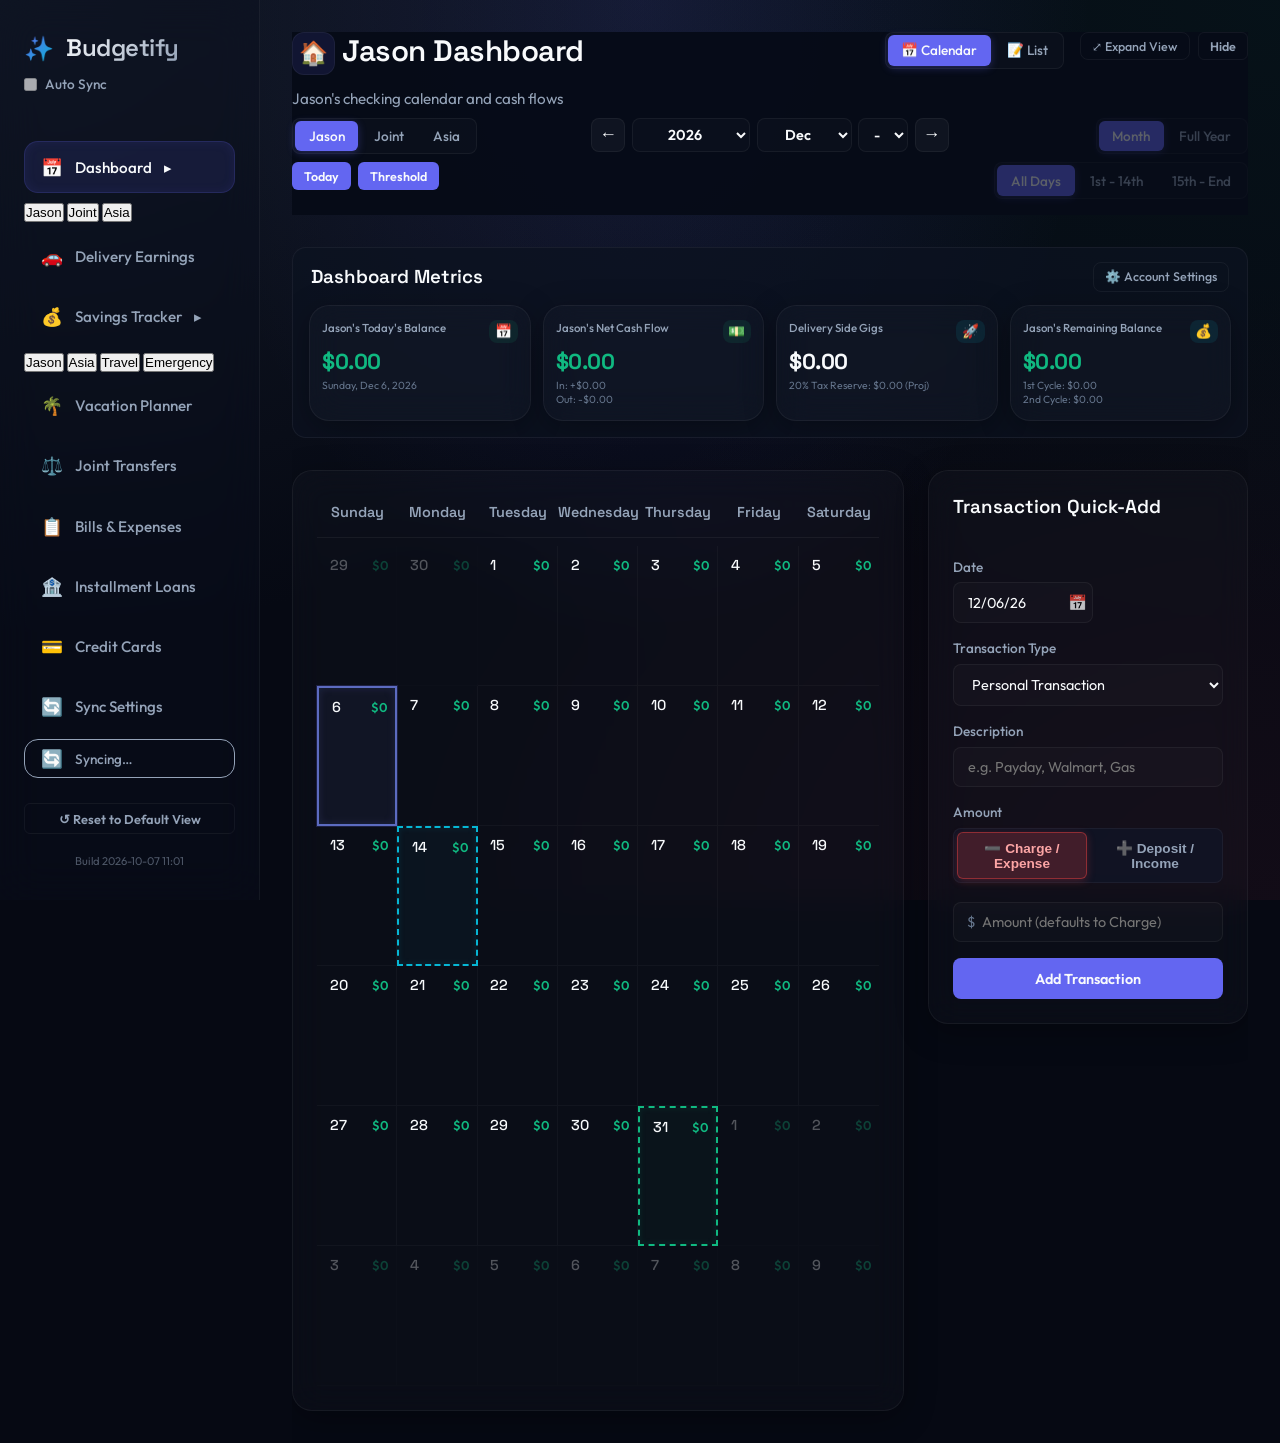
==== commit bcaf8e90: "Update index.html" ====
--- a/index.html
+++ b/index.html
@@ -81,14 +81,32 @@
 
             <nav class="sidebar-nav">
                 <button class="nav-btn active" data-tab="dashboard" id="btn-tab-dashboard">
-                    <span class="icon">📅</span> Dashboard
+                    <span class="icon">📅</span> Dashboard <span class="nav-chevron" aria-hidden="true">▸</span>
                 </button>
+                <!-- Accordion account picker, replacing the Jason/Joint/Asia toggle that used to sit at
+                     the top of the Dashboard page — per explicit user request, 2026-10-07. Opens while
+                     its tab is active (see syncSidebarAccountSubnav() in app.js). These buttons just
+                     drive the original (now always-hidden) #dashboard-toggle-container buttons, which
+                     still own the real click handlers and state. -->
+                <div class="nav-subgroup" id="nav-sub-dashboard" data-parent-tab="dashboard">
+                    <button type="button" class="nav-sub-btn" data-nav-dashboard-type="personal">Jason</button>
+                    <button type="button" class="nav-sub-btn" data-nav-dashboard-type="joint">Joint</button>
+                    <button type="button" class="nav-sub-btn" data-nav-dashboard-type="asia">Asia</button>
+                </div>
                 <button class="nav-btn" data-tab="delivery" id="btn-tab-delivery">
                     <span class="icon">🚗</span> Delivery Earnings
                 </button>
                 <button class="nav-btn" data-tab="savings" id="btn-tab-savings">
-                    <span class="icon">💰</span> Savings Tracker
+                    <span class="icon">💰</span> Savings Tracker <span class="nav-chevron" aria-hidden="true">▸</span>
                 </button>
+                <!-- Same accordion for the Savings pool (replaces #savings-pool-toggle's old spot at the
+                     top of the Savings page). Drives that now-hidden toggle's buttons. -->
+                <div class="nav-subgroup" id="nav-sub-savings" data-parent-tab="savings">
+                    <button type="button" class="nav-sub-btn" data-nav-savings-pool="household">Jason</button>
+                    <button type="button" class="nav-sub-btn" data-nav-savings-pool="asia">Asia</button>
+                    <button type="button" class="nav-sub-btn" data-nav-savings-pool="travel">Travel</button>
+                    <button type="button" class="nav-sub-btn" data-nav-savings-pool="emergency">Emergency</button>
+                </div>
                 <button class="nav-btn" data-tab="vacation" id="btn-tab-vacation">
                     <span class="icon">🌴</span> Vacation Planner
                 </button>
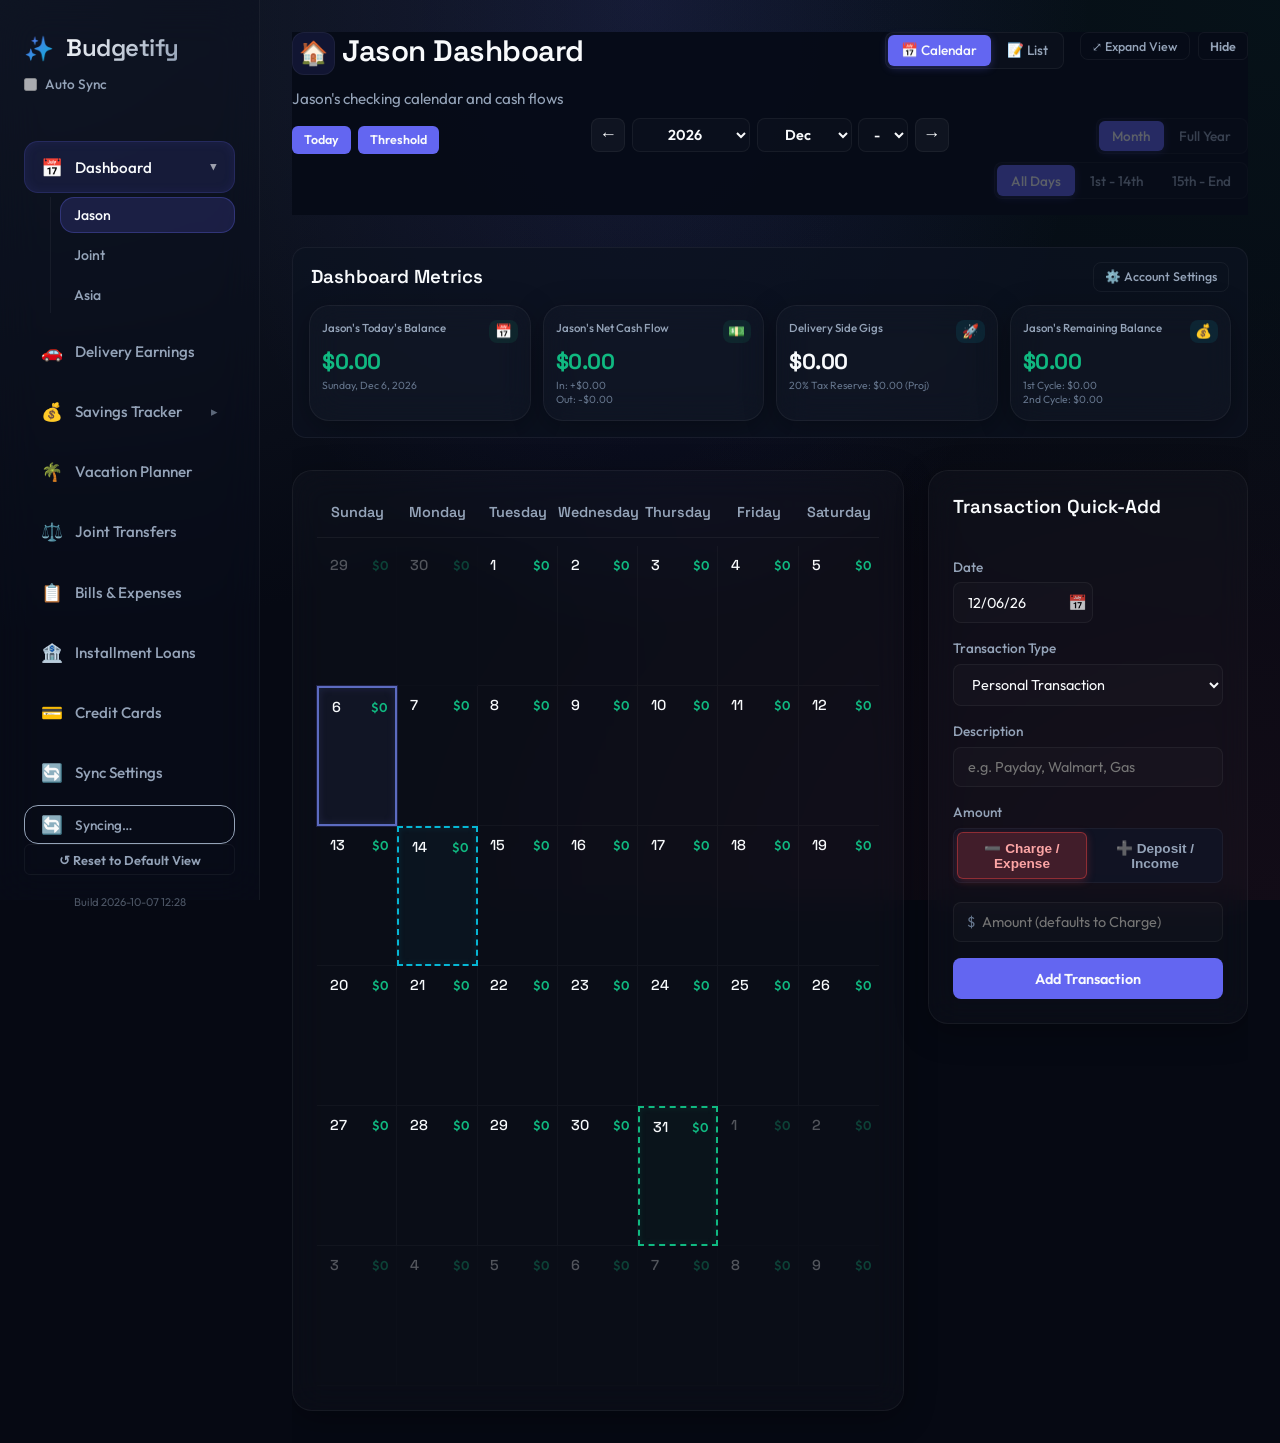
==== commit 33fd5686: "Update index.html" ====
--- a/index.html
+++ b/index.html
@@ -1591,16 +1591,6 @@
                                                 <select id="vacation-quick-source" class="custom-select"></select>
                                             </div>
                                         </div>
-                                        <div class="form-row">
-                                            <div class="form-group">
-                                                <label for="vacation-quick-start-time">Start Time</label>
-                                                <input type="time" id="vacation-quick-start-time" class="custom-input">
-                                            </div>
-                                            <div class="form-group">
-                                                <label for="vacation-quick-end-time">End Time</label>
-                                                <input type="time" id="vacation-quick-end-time" class="custom-input">
-                                            </div>
-                                        </div>
                                         <div class="form-group">
                                             <label for="vacation-quick-merchant">Merchant</label>
                                             <input type="text" id="vacation-quick-merchant" class="custom-input" placeholder="e.g. Island Cafe, Taxi, Souvenirs">
@@ -4014,6 +4004,16 @@
          downloadVacationBreakdownCSV() in app.js. Not a <form> — nothing here is edited, just viewed
          and optionally exported, so a plain glass-modal <dialog> with direct button handlers is
          simpler than the form method="dialog" pattern every other vacation dialog uses. -->
+    <!-- Itemized per-day / full-trip expense popouts opened from the itinerary's Est./Actual/Trip chips
+         (see openVacationExpensePopout() in app.js). Per explicit user request, 2026-10-18. -->
+    <dialog id="vacation-expense-popout" class="glass-modal" style="max-width: 520px; width: 92vw;">
+        <h3 id="vacation-expense-popout-title">Expenses</h3>
+        <div id="vacation-expense-popout-body" style="max-height:60vh; overflow-y:auto; margin:0.75rem 0;"></div>
+        <div class="modal-buttons">
+            <button type="button" class="action-btn outline-btn" id="btn-close-vacation-expense-popout">Close</button>
+        </div>
+    </dialog>
+
     <dialog id="vacation-breakdown-modal" class="glass-modal">
         <h3 id="vacation-breakdown-modal-title">Breakdown</h3>
         <div id="vacation-breakdown-modal-body" style="max-height:60vh; overflow-y:auto; margin:0.75rem 0;"></div>
--- a/index.css
+++ b/index.css
@@ -222,6 +222,50 @@
 
 .nav-btn .icon {
     font-size: 1.1rem;
+}
+
+/* Accordion account pickers under Dashboard / Savings Tracker — open only while their parent tab is
+   active (see syncSidebarAccountSubnav() in app.js). */
+.nav-chevron {
+    margin-left: auto;
+    font-size: 0.8rem;
+    opacity: 0.6;
+    transition: transform 0.15s ease;
+}
+.nav-btn.active .nav-chevron {
+    transform: rotate(90deg);
+}
+.nav-subgroup {
+    display: none;
+    flex-direction: column;
+    gap: 0.25rem;
+    margin: -0.25rem 0 0.25rem 1.6rem;
+    padding-left: 0.6rem;
+    border-left: 1px solid var(--glass-border);
+}
+.nav-subgroup.open {
+    display: flex;
+}
+.nav-sub-btn {
+    background: transparent;
+    border: 1px solid transparent;
+    color: var(--text-secondary);
+    padding: 0.5rem 0.8rem;
+    text-align: left;
+    border-radius: var(--radius-md);
+    cursor: pointer;
+    font-family: var(--font-body);
+    font-size: 0.88rem;
+    font-weight: 500;
+}
+.nav-sub-btn:hover {
+    color: var(--text-primary);
+    background: var(--glass-bg-hover);
+}
+.nav-sub-btn.active {
+    color: var(--text-primary);
+    background: rgba(99, 102, 241, 0.18);
+    border-color: rgba(99, 102, 241, 0.3);
 }
 
 .sidebar-footer {
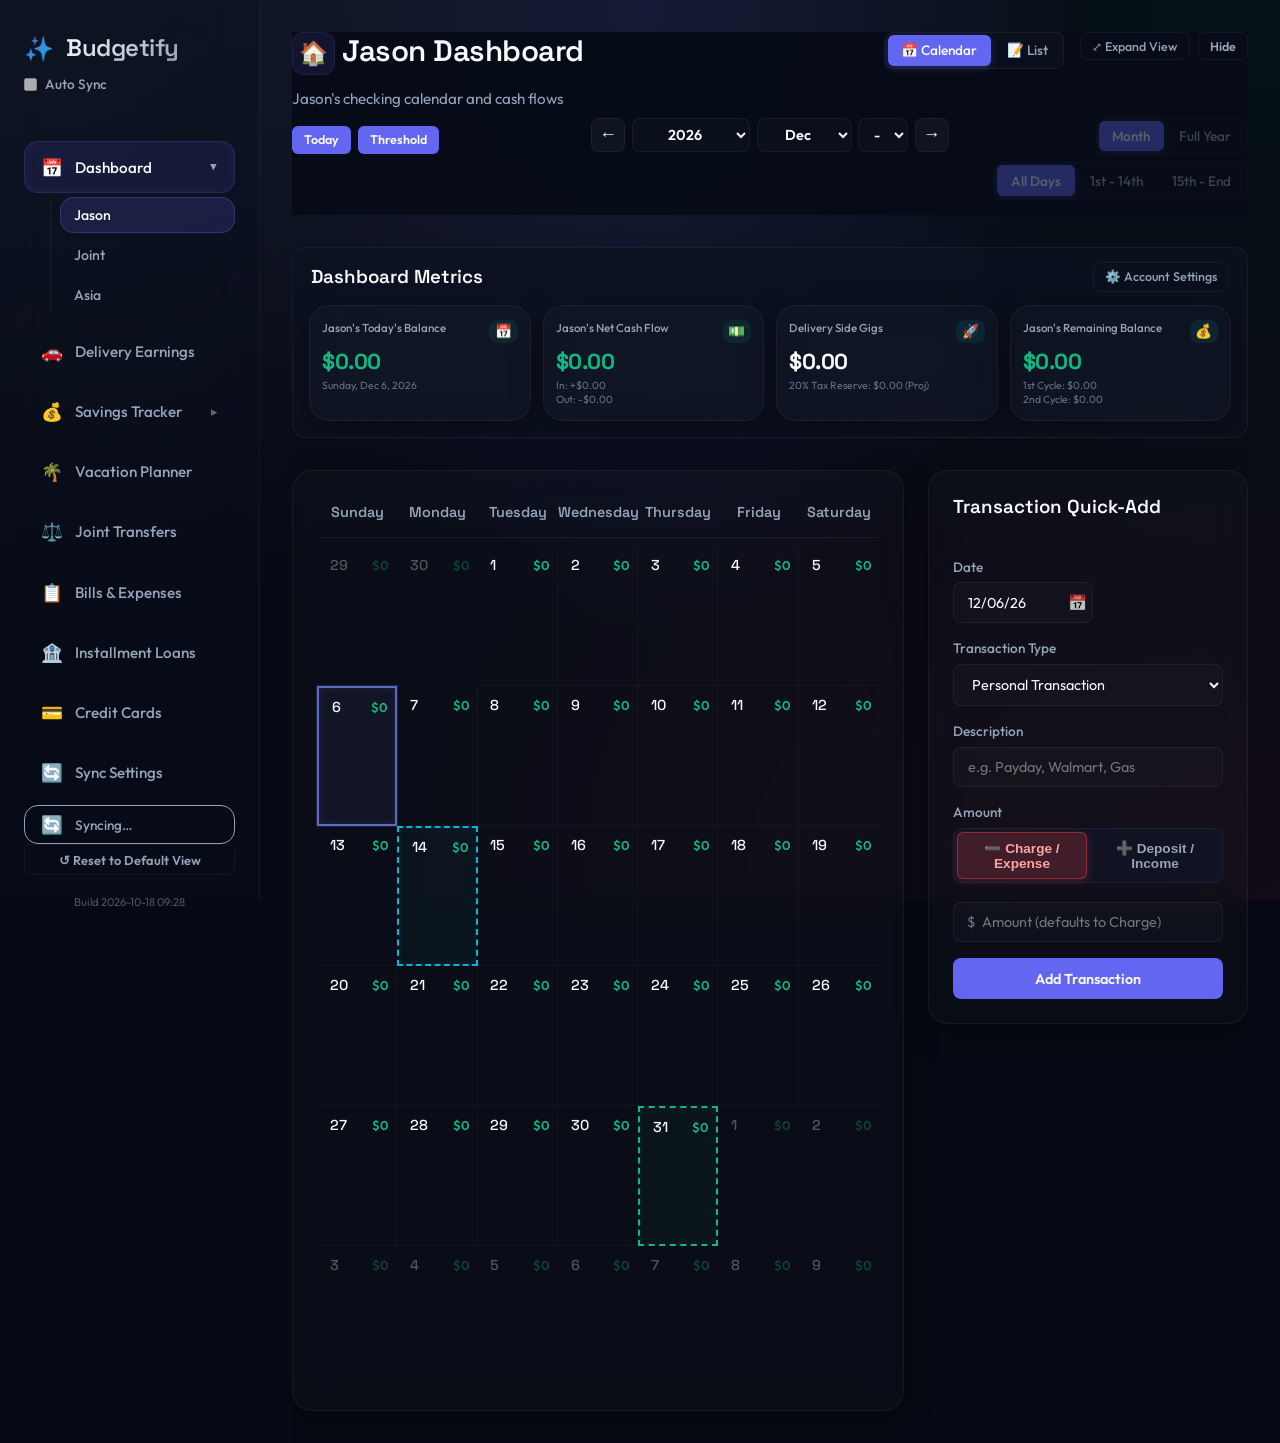
==== commit 522f8a08: "Update index.html" ====
--- a/index.html
+++ b/index.html
@@ -1860,7 +1860,7 @@
                                             <label for="cc-trans-owner">Ownership</label>
                                             <select id="cc-trans-owner" class="custom-select">
                                                 <option value="jason">Jason</option>
-                                                <option value="joint">Joint</option>
+                                                <option value="joint" selected>Joint</option>
                                                 <option value="asia">Asia</option>
                                             </select>
                                         </div>
@@ -2974,7 +2974,8 @@
                     <label for="edit-tx-owner">Ownership</label>
                     <select id="edit-tx-owner" class="custom-select">
                         <option value="jason">Jason</option>
-                        <option value="joint">Joint</option>
+                        <option value="joint" selected>Joint</option>
+                        <option value="asia">Asia</option>
                     </select>
                 </div>
                 <div class="form-group">
--- a/index.css
+++ b/index.css
@@ -6953,3 +6953,48 @@
 }
 
 
+
+
+/* Itinerary planned-vs-actual chip (one per day, plus a full-trip one on the last day) — also the click
+   target for the itemized popout. Yellow = planned only, nothing actual logged yet; green = at/under
+   budget; red = over budget. Lines stack and wrap instead of truncating so the result line is never cut
+   off in a narrow week column. */
+.vacation-week-allday-chip.vacation-expense-chip {
+    cursor: pointer;
+    display: block;
+    white-space: normal;
+    overflow: visible;
+    text-overflow: clip;
+    line-height: 1.3;
+    color: var(--text-primary);
+    border: 1px solid transparent;
+}
+.vacation-expense-chip:hover {
+    filter: brightness(1.15);
+}
+.vacation-expense-chip .vacation-expense-line {
+    display: block;
+}
+.vacation-expense-chip .vacation-expense-result {
+    display: block;
+    font-weight: 700;
+    margin-top: 2px;
+}
+.vacation-week-allday-chip.vacation-expense-chip.vacation-expense-planned {
+    background: rgba(250, 204, 21, 0.28);
+    border-color: #facc15;
+}
+.vacation-week-allday-chip.vacation-expense-chip.vacation-expense-under {
+    background: rgba(16, 185, 129, 0.28);
+    border-color: var(--color-success);
+}
+.vacation-week-allday-chip.vacation-expense-chip.vacation-expense-under .vacation-expense-result {
+    color: #4ade80;
+}
+.vacation-week-allday-chip.vacation-expense-chip.vacation-expense-over {
+    background: rgba(244, 63, 94, 0.22);
+    border-color: var(--color-danger);
+}
+.vacation-week-allday-chip.vacation-expense-chip.vacation-expense-over .vacation-expense-result {
+    color: #fb7185;
+}
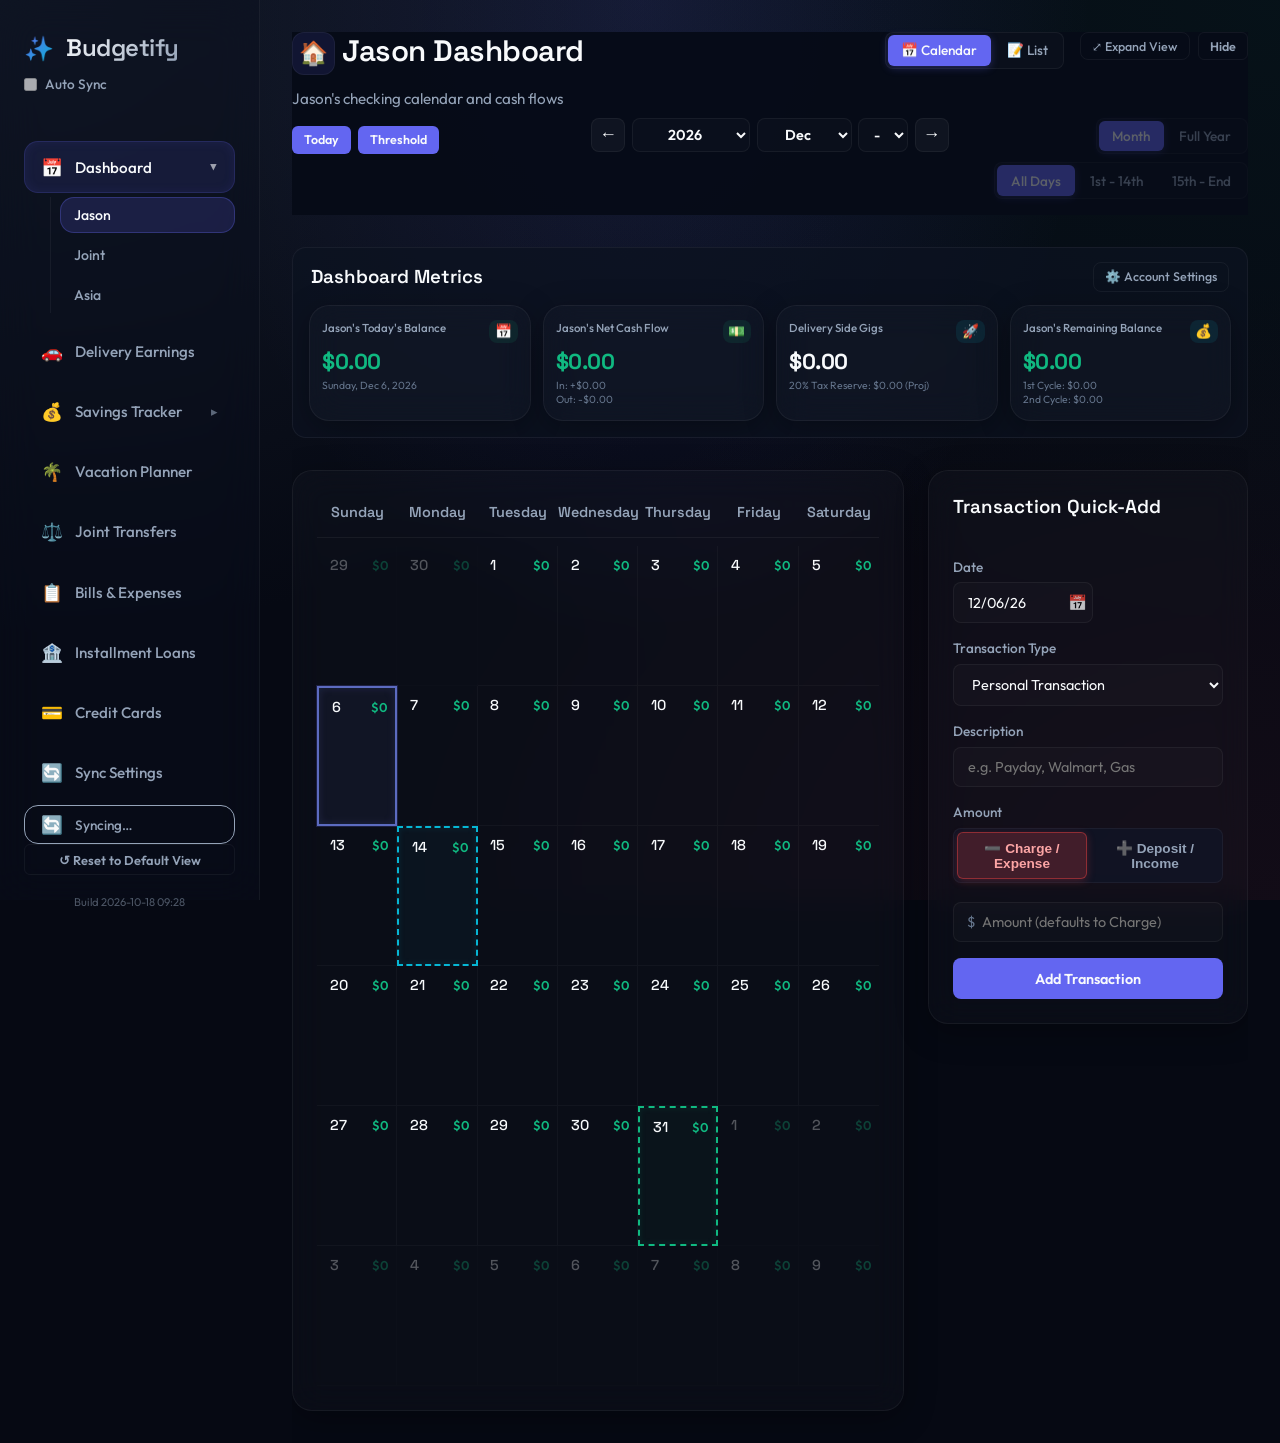
==== commit 20fcd832: "Update index.html" ====
--- a/index.html
+++ b/index.html
@@ -1651,6 +1651,7 @@
                                         <input type="search" id="loan-summary-search" class="custom-input debt-summary-search" placeholder="🔍 Search loans..." style="margin:0; width:160px;">
                                         <label>Sort <select id="loan-summary-sort" class="custom-select debt-summary-sort"><option value="name">Account name</option><option value="balance-desc">Balance: high to low</option><option value="balance-asc">Balance: low to high</option></select></label>
                                         <label class="checkbox-label"><input type="checkbox" id="loan-summary-hide-zero"> Hide $0 balances</label>
+                                        <label class="checkbox-label"><input type="checkbox" id="loan-summary-show-archived"> Show archived loans</label>
                                         <div class="segmented-control" id="debt-ownership-filter-loan">
                                             <button type="button" class="segment-btn active" data-debt-ownership="all">All</button>
                                             <button type="button" class="segment-btn" data-debt-ownership="joint">Joint</button>
@@ -2519,7 +2520,7 @@
             </div>
 
             <div class="form-row">
-                <div class="form-group">
+                <div class="form-group" id="loan-apr-group">
                     <label for="loan-interest-rate">Interest Rate (APR %)</label>
                     <input type="number" autocomplete="off" autocorrect="off" autocapitalize="off" spellcheck="false" step="0.01" id="loan-interest-rate" required class="custom-input" value="0">
                 </div>
@@ -2642,6 +2643,77 @@
                             <input type="number" autocomplete="off" autocorrect="off" autocapitalize="off" spellcheck="false" step="0.01" id="loan-mortgage-extra" class="custom-input" value="0">
                         </div>
                     </div>
+                </div>
+            </div>
+
+            <!-- Student Loans (Installment Loans only). Splits the account into a subsidized and an
+                 unsubsidized portion, each with its own APR. Federal student loan interest is simple
+                 daily interest on principal only (no interest-on-interest), and every payment goes to
+                 accrued interest first, then principal — see getStudentLoanInterestOwed() in app.js. -->
+            <div id="loan-student-section" class="hidden" style="margin-top: 1rem; border-top: 1px solid var(--glass-border); padding-top: 1rem;">
+                <div style="display: flex; align-items: center; gap: 0.5rem; margin-bottom: 0.75rem;">
+                    <input type="checkbox" id="loan-is-student" style="cursor:pointer;">
+                    <label for="loan-is-student" style="font-family:var(--font-heading); font-weight:600; color:#a5b4fc; font-size:0.95rem; margin:0; cursor:pointer;">Is this a Student Loan account?</label>
+                </div>
+                <div class="hidden" id="loan-student-fields">
+                    <div class="form-row">
+                        <div class="form-group">
+                            <label for="loan-student-sub-amount">Subsidized Amount</label>
+                            <div class="input-prefix-wrapper"><span class="input-prefix">$</span><input type="number" autocomplete="off" step="0.01" min="0" id="loan-student-sub-amount" class="custom-input" value="0"></div>
+                        </div>
+                        <div class="form-group">
+                            <label for="loan-student-sub-rate">Subsidized APR (%)</label>
+                            <input type="number" autocomplete="off" step="0.001" min="0" id="loan-student-sub-rate" class="custom-input" value="0">
+                        </div>
+                    </div>
+                    <div class="form-row">
+                        <div class="form-group">
+                            <label for="loan-student-unsub-amount">Unsubsidized Amount</label>
+                            <div class="input-prefix-wrapper"><span class="input-prefix">$</span><input type="number" autocomplete="off" step="0.01" min="0" id="loan-student-unsub-amount" class="custom-input" value="0"></div>
+                        </div>
+                        <div class="form-group">
+                            <label for="loan-student-unsub-rate">Unsubsidized APR (%)</label>
+                            <input type="number" autocomplete="off" step="0.001" min="0" id="loan-student-unsub-rate" class="custom-input" value="0">
+                        </div>
+                    </div>
+                    <small class="muted-text" id="loan-student-hint">These two amounts are the principal behind this account's Starting Balance; any Starting Balance above them is treated as accrued, unpaid interest. Interest accrues daily on principal only (it never compounds on unpaid interest), and each payment pays accrued interest first, then principal across both loan types in proportion.</small>
+                </div>
+            </div>
+
+            <!-- Autopay Interest Discounts (Installment Loans only): each one lowers the APR by its
+                 percentage points while active. A blank Stop Date means it never expires. -->
+            <div id="loan-discount-section" class="hidden" style="margin-top: 1rem; border-top: 1px solid var(--glass-border); padding-top: 1rem;">
+                <h4 style="font-family:var(--font-heading); color:#a5b4fc; font-size:1rem; margin-bottom:.5rem;">Autopay Interest Discounts</h4>
+                <div id="loan-discount-list" style="display:flex; flex-direction:column; gap:.4rem; margin-bottom:1rem;"></div>
+                <div style="background:rgba(255,255,255,.02); padding:.75rem; border:1px dashed var(--glass-border); border-radius:6px;">
+                    <div class="form-row">
+                        <div class="form-group">
+                            <label style="font-size:0.75rem;" for="loan-discount-percent">Discount (APR points)</label>
+                            <input type="number" autocomplete="off" step="0.001" min="0" id="loan-discount-percent" class="custom-input" placeholder="e.g. 0.25">
+                        </div>
+                        <div class="form-group">
+                            <label style="font-size:0.75rem;" for="loan-discount-start">Start Date (optional)</label>
+                            <input type="date" id="loan-discount-start" class="custom-input">
+                        </div>
+                        <div class="form-group">
+                            <label style="font-size:0.75rem;" for="loan-discount-end">Stop Date (blank = never expires)</label>
+                            <input type="date" id="loan-discount-end" class="custom-input">
+                        </div>
+                    </div>
+                    <div style="display:flex; gap:.5rem; margin-top:.75rem;">
+                        <button type="button" id="btn-add-loan-discount" class="action-btn small-btn solid-btn">+ Add Discount</button>
+                        <button type="button" id="btn-cancel-loan-discount-edit" class="action-btn small-btn hidden">Cancel Edit</button>
+                    </div>
+                </div>
+            </div>
+
+            <!-- Archive (existing Installment Loans only): hides a paid-off loan from the Loans page and
+                 account switchers; "Show archived loans" on the Loans page brings it back into view. -->
+            <div id="loan-archive-section" class="hidden" style="margin-top: 1rem; border-top: 1px solid var(--glass-border); padding-top: 1rem;">
+                <div style="display:flex; align-items:center; gap:.75rem; flex-wrap:wrap;">
+                    <button type="button" id="btn-archive-loan" class="action-btn small-btn outline-btn">Archive Loan</button>
+                    <button type="button" id="btn-unarchive-loan" class="action-btn small-btn outline-btn hidden">Unarchive Loan</button>
+                    <small class="muted-text" id="loan-archive-hint"></small>
                 </div>
             </div>
 
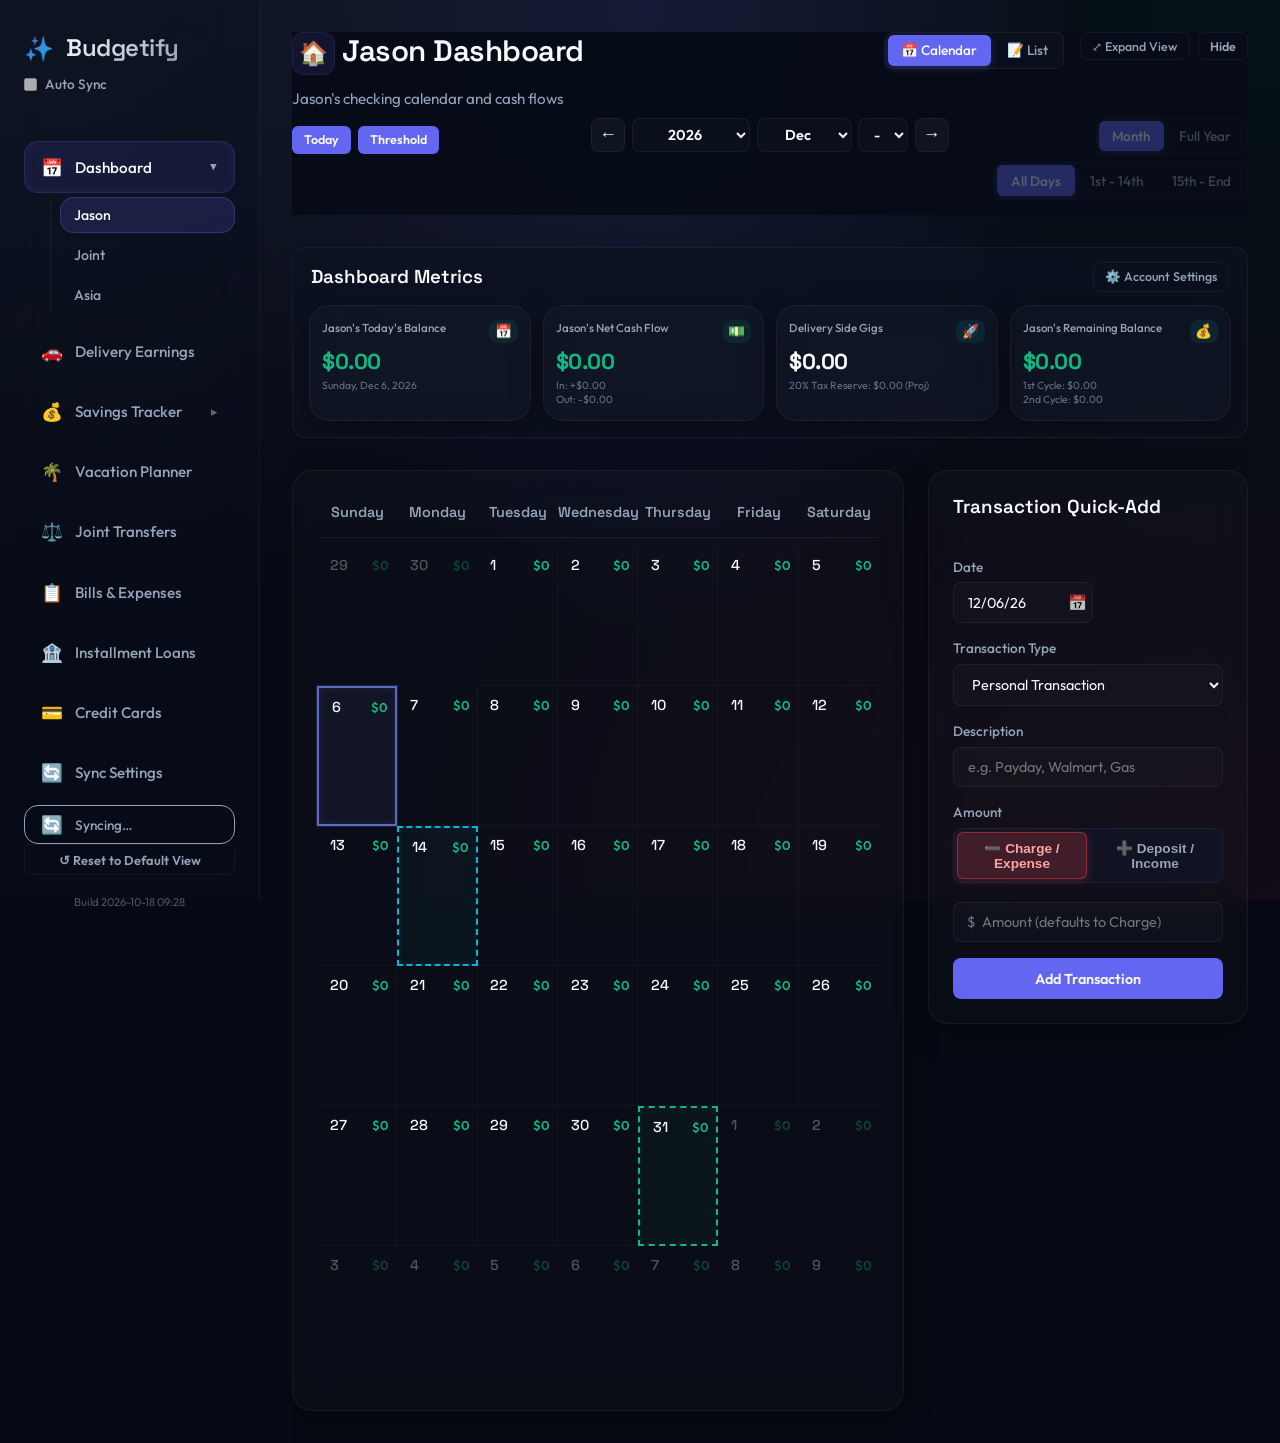
==== commit aa44a3b7: "Update index.html" ====
--- a/index.html
+++ b/index.html
@@ -4747,6 +4747,57 @@
                 <p style="font-size:0.7rem; color:var(--text-secondary); margin:0.5rem 0 0;">401(k) Traditional and the items above reduce federal taxable wages, but NOT Social Security/Medicare wages (a traditional 401(k) deferral is income-tax-exempt only, not payroll-tax-exempt). Roth 401(k) and "Other Post-Tax" reduce net pay only.</p>
             </div>
 
+            <!-- Scheduled Deduction Changes: a new per-paycheck amount for Medical/Dental/HSA/FSA that
+                 takes over starting with the first paycheck on or after a chosen date. -->
+            <div style="border: 1px solid var(--glass-border); padding: 0.75rem; border-radius: 6px; background: rgba(255,255,255,0.02);">
+                <h4 style="margin: 0 0 0.5rem 0; font-family: var(--font-heading); font-size: 1rem; color: #a5b4fc;">Scheduled Deduction Changes</h4>
+                <div style="display: flex; flex-wrap: wrap; gap: 0.5rem 0.6rem; align-items: end; margin-bottom: 0.75rem; border-bottom: 1px dashed var(--glass-border); padding-bottom: 0.75rem;">
+                    <div class="form-group" style="margin-bottom:0;">
+                        <label for="payroll-ded-change-type" style="font-size:0.75rem;">Deduction</label>
+                        <select id="payroll-ded-change-type" class="custom-select" style="padding:0.35rem; font-size:0.8rem; width:110px;">
+                            <option value="medical">Medical</option>
+                            <option value="dental">Dental</option>
+                            <option value="hsa">HSA</option>
+                            <option value="fsa">FSA</option>
+                        </select>
+                    </div>
+                    <div class="form-group" style="margin-bottom:0;">
+                        <label for="payroll-ded-change-amount" style="font-size:0.75rem;">New Amount ($/check)</label>
+                        <input type="number" autocomplete="off" autocorrect="off" autocapitalize="off" spellcheck="false" step="0.01" min="0" id="payroll-ded-change-amount" class="custom-input" style="padding:0.35rem; font-size:0.8rem; width:110px;">
+                    </div>
+                    <div class="form-group" style="margin-bottom:0;">
+                        <label for="payroll-ded-change-start" style="font-size:0.75rem;">Starts</label>
+                        <input type="date" id="payroll-ded-change-start" class="custom-input" style="padding:0.35rem; font-size:0.8rem; width:140px;">
+                    </div>
+                    <div class="form-group" style="margin-bottom:0;">
+                        <button type="button" class="action-btn solid-btn" id="btn-add-payroll-ded-change" style="padding: 0.4rem 0.6rem; font-size: 0.8rem; height: 34px;">+ Add</button>
+                    </div>
+                </div>
+                <div style="max-height: 140px; overflow-y: auto;" id="payroll-ded-change-list"></div>
+                <p style="font-size:0.7rem; color:var(--text-secondary); margin:0.5rem 0 0;">The new amount replaces the current one beginning with the first paycheck on or after the start date, and stays in effect until a later change for the same deduction. 401(k) increases are tracked in Projected Pay Increases below.</p>
+            </div>
+
+            <!-- Premium Holidays: paychecks where selected deductions are not taken (e.g. the two
+                 "extra" biweekly paychecks a year when premiums are billed twice a month). -->
+            <div style="border: 1px solid var(--glass-border); padding: 0.75rem; border-radius: 6px; background: rgba(255,255,255,0.02);">
+                <h4 style="margin: 0 0 0.5rem 0; font-family: var(--font-heading); font-size: 1rem; color: #a5b4fc;">Premium Holidays</h4>
+                <div style="display: flex; flex-wrap: wrap; gap: 0.5rem 0.9rem; align-items: end; margin-bottom: 0.75rem; border-bottom: 1px dashed var(--glass-border); padding-bottom: 0.75rem;">
+                    <div class="form-group" style="margin-bottom:0;">
+                        <label for="payroll-holiday-date" style="font-size:0.75rem;">Holiday Date</label>
+                        <input type="date" id="payroll-holiday-date" class="custom-input" style="padding:0.35rem; font-size:0.8rem; width:140px;">
+                    </div>
+                    <div class="form-group" style="margin-bottom:0;">
+                        <label style="font-size:0.75rem;">Skip these deductions</label>
+                        <div id="payroll-holiday-skips" style="display:flex; flex-wrap:wrap; gap:0.25rem 0.75rem; font-size:0.8rem;"></div>
+                    </div>
+                    <div class="form-group" style="margin-bottom:0;">
+                        <button type="button" class="action-btn solid-btn" id="btn-add-payroll-holiday" style="padding: 0.4rem 0.6rem; font-size: 0.8rem; height: 34px;">+ Add</button>
+                    </div>
+                </div>
+                <div style="max-height: 140px; overflow-y: auto;" id="payroll-holiday-list"></div>
+                <p style="font-size:0.7rem; color:var(--text-secondary); margin:0.5rem 0 0;">On the paycheck dated on or after the holiday date (the first one that hasn't already been covered), the checked deductions are $0. Pre-tax deductions you skip also stop reducing taxable wages, so that paycheck's taxes change too.</p>
+            </div>
+
             <!-- Additional (unlimited, user-defined) Deductions -->
             <div style="border: 1px solid var(--glass-border); padding: 0.75rem; border-radius: 6px; background: rgba(255,255,255,0.02);">
                 <h4 style="margin: 0 0 0.5rem 0; font-family: var(--font-heading); font-size: 1rem; color: #a5b4fc;">Additional Deductions</h4>
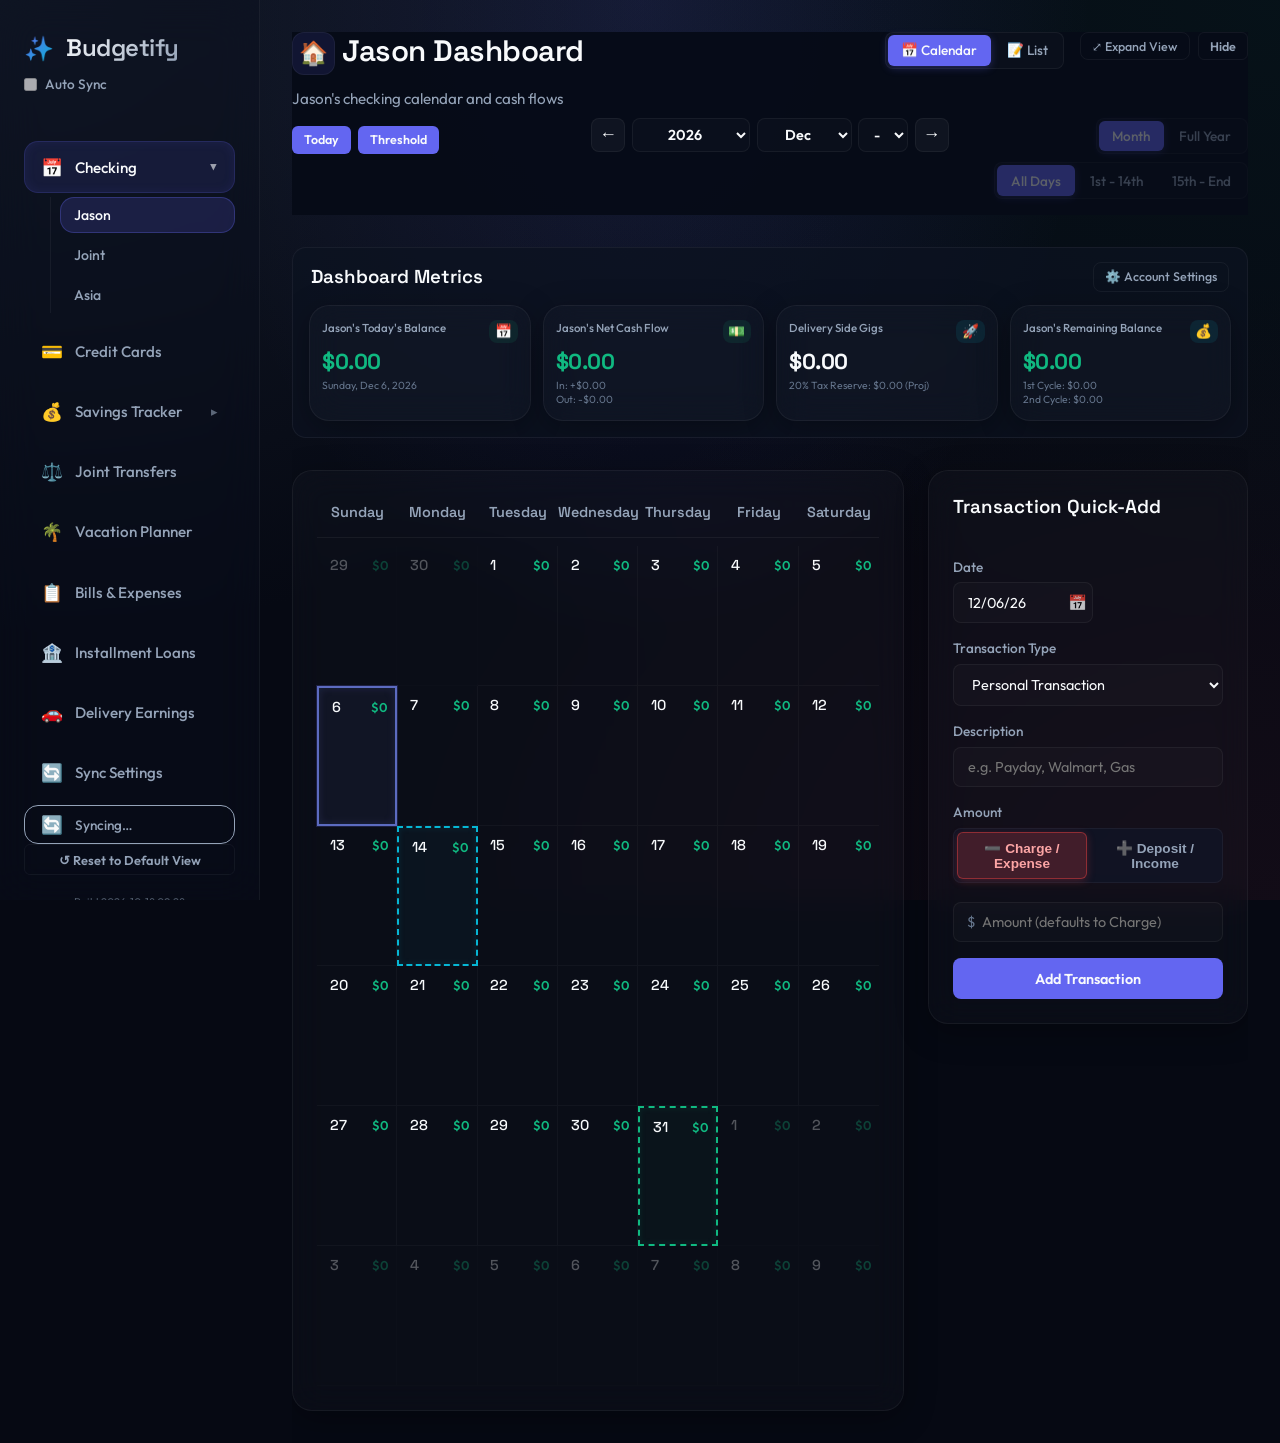
==== commit cd5789ea: "Update index.html" ====
--- a/index.html
+++ b/index.html
@@ -81,7 +81,7 @@
 
             <nav class="sidebar-nav">
                 <button class="nav-btn active" data-tab="dashboard" id="btn-tab-dashboard">
-                    <span class="icon">📅</span> Dashboard <span class="nav-chevron" aria-hidden="true">▸</span>
+                    <span class="icon">📅</span> Checking <span class="nav-chevron" aria-hidden="true">▸</span>
                 </button>
                 <!-- Accordion account picker, replacing the Jason/Joint/Asia toggle that used to sit at
                      the top of the Dashboard page — per explicit user request, 2026-10-07. Opens while
@@ -93,8 +93,8 @@
                     <button type="button" class="nav-sub-btn" data-nav-dashboard-type="joint">Joint</button>
                     <button type="button" class="nav-sub-btn" data-nav-dashboard-type="asia">Asia</button>
                 </div>
-                <button class="nav-btn" data-tab="delivery" id="btn-tab-delivery">
-                    <span class="icon">🚗</span> Delivery Earnings
+                <button class="nav-btn" data-tab="creditcards" id="btn-tab-creditcards">
+                    <span class="icon">💳</span> Credit Cards
                 </button>
                 <button class="nav-btn" data-tab="savings" id="btn-tab-savings">
                     <span class="icon">💰</span> Savings Tracker <span class="nav-chevron" aria-hidden="true">▸</span>
@@ -107,11 +107,11 @@
                     <button type="button" class="nav-sub-btn" data-nav-savings-pool="travel">Travel</button>
                     <button type="button" class="nav-sub-btn" data-nav-savings-pool="emergency">Emergency</button>
                 </div>
+                <button class="nav-btn" data-tab="bills" id="btn-tab-bills">
+                    <span class="icon">⚖️</span> Joint Transfers
+                </button>
                 <button class="nav-btn" data-tab="vacation" id="btn-tab-vacation">
                     <span class="icon">🌴</span> Vacation Planner
-                </button>
-                <button class="nav-btn" data-tab="bills" id="btn-tab-bills">
-                    <span class="icon">⚖️</span> Joint Transfers
                 </button>
                 <button class="nav-btn" data-tab="billtracker" id="btn-tab-billtracker">
                     <span class="icon">📋</span> Bills & Expenses
@@ -119,8 +119,8 @@
                 <button class="nav-btn" data-tab="loans" id="btn-tab-loans">
                     <span class="icon">🏦</span> Installment Loans
                 </button>
-                <button class="nav-btn" data-tab="creditcards" id="btn-tab-creditcards">
-                    <span class="icon">💳</span> Credit Cards
+                <button class="nav-btn" data-tab="delivery" id="btn-tab-delivery">
+                    <span class="icon">🚗</span> Delivery Earnings
                 </button>
                 <button class="nav-btn" data-tab="sync" id="btn-tab-sync">
                     <span class="icon">🔄</span> Sync Settings
--- a/index.css
+++ b/index.css
@@ -145,6 +145,15 @@
     height: 100vh;
     height: 100dvh;
     z-index: 10;
+    /* Scrolls when its contents (e.g. Checking's expanded account list) are taller than the window,
+       so the footer and build stamp at the bottom are always reachable. */
+    overflow-y: auto;
+    overflow-x: hidden;
+    scrollbar-width: thin;
+    scrollbar-color: rgba(255, 255, 255, 0.18) transparent;
+}
+.app-sidebar > * {
+    flex-shrink: 0;
 }
 
 .sidebar-brand {
@@ -6998,3 +7007,51 @@
 .vacation-week-allday-chip.vacation-expense-chip.vacation-expense-over .vacation-expense-result {
     color: #fb7185;
 }
+
+/* Bulk select + delete for desktop List views (see enhanceListWithBulkSelect() in app.js). The
+   checkboxes sit inside the first cell of each row/header, so no column is added. Hidden on mobile. */
+.bulk-row-check,
+.bulk-select-all {
+    width: 15px;
+    height: 15px;
+    margin: 0 0.5rem 0 0;
+    vertical-align: middle;
+    cursor: pointer;
+    accent-color: #6366f1;
+}
+tr.bulk-selected td {
+    background: rgba(99, 102, 241, 0.14);
+}
+.bulk-select-bar {
+    /* sticky, not fixed: the list cards use backdrop-filter, which makes a fixed child position
+       itself against the card instead of the window. */
+    position: sticky;
+    bottom: 1.25rem;
+    width: fit-content;
+    margin: 1rem auto 0;
+    z-index: 900;
+    display: flex;
+    align-items: center;
+    gap: 0.75rem;
+    padding: 0.6rem 1rem;
+    border-radius: 10px;
+    background: rgba(20, 22, 40, 0.96);
+    border: 1px solid var(--glass-border);
+    box-shadow: 0 8px 30px rgba(0, 0, 0, 0.45);
+    backdrop-filter: blur(8px);
+}
+.bulk-select-count {
+    font-weight: 600;
+    font-size: 0.9rem;
+}
+body.is-mobile-screen .bulk-row-check,
+body.is-mobile-screen .bulk-select-all,
+body.is-mobile-screen .bulk-select-bar {
+    display: none;
+}
+
+tr.bulk-selected td:first-child,
+td:has(> .bulk-row-check),
+th:has(> .bulk-select-all) {
+    white-space: nowrap;
+}
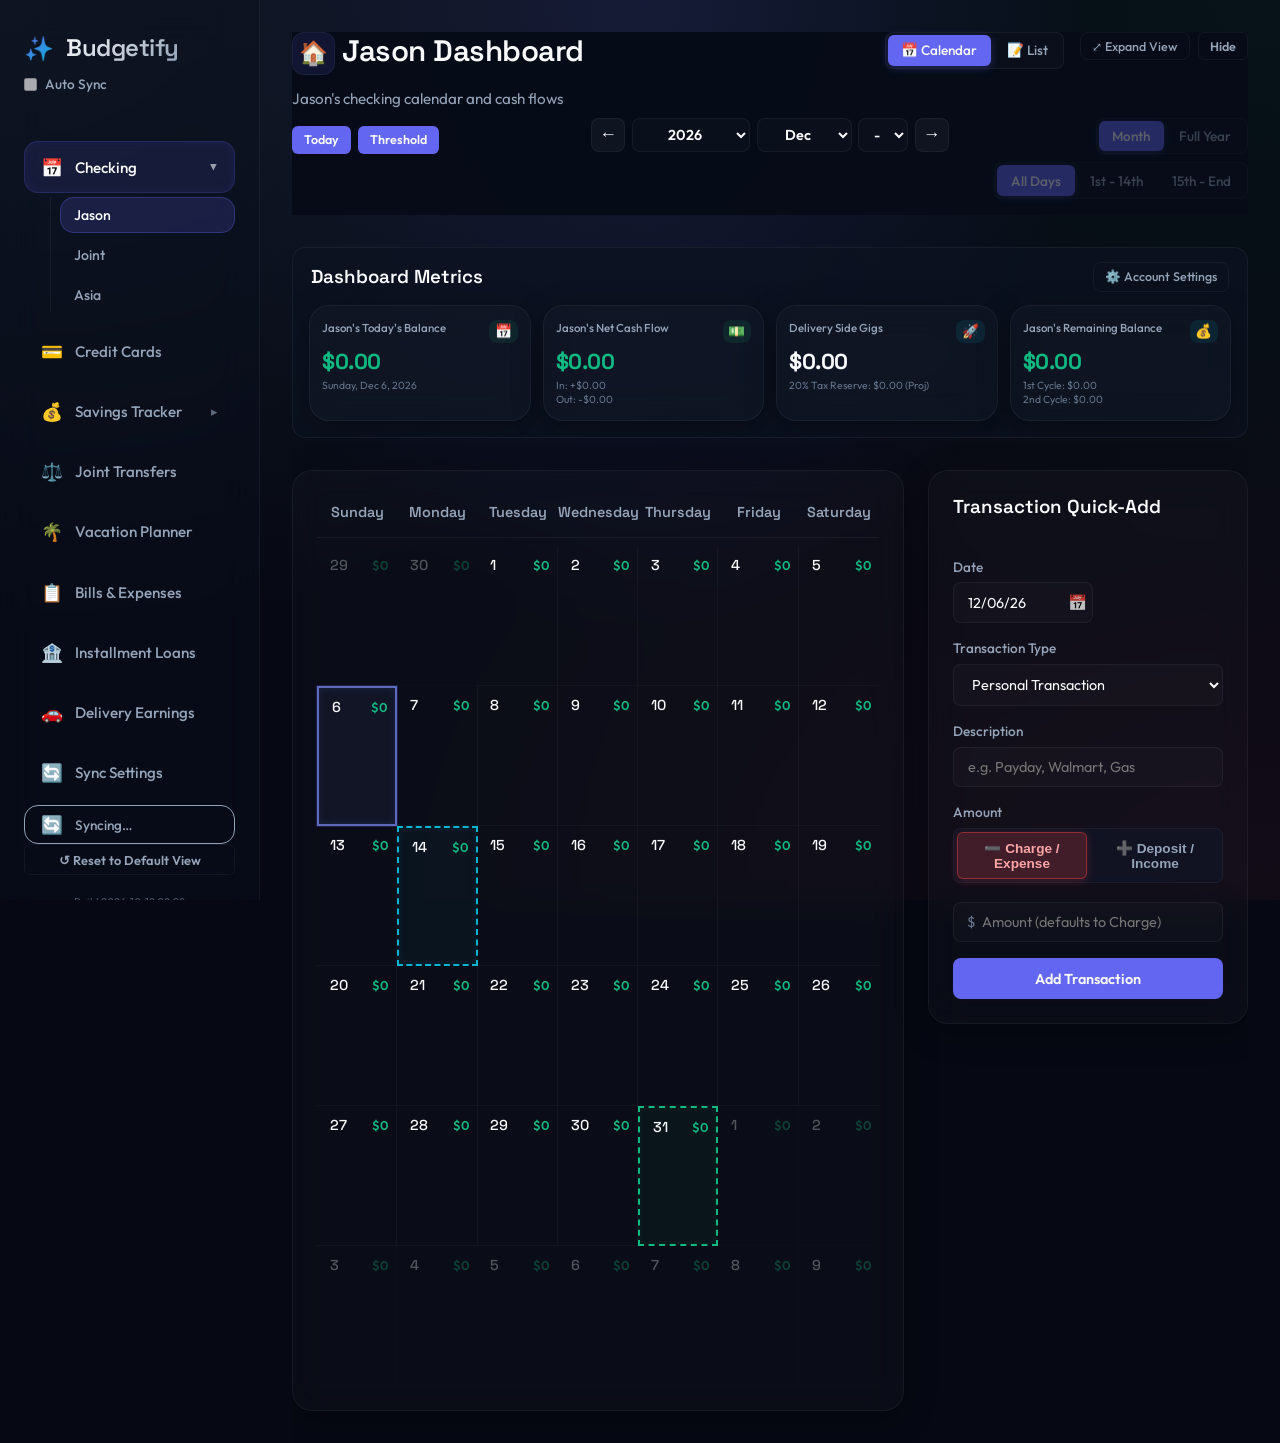
==== commit 51ce1fca: "Update index.html" ====
--- a/index.html
+++ b/index.html
@@ -132,23 +132,26 @@
                     <span id="sync-status-flag-label">Sync status</span>
                 </button>
             </nav>
-            <div id="sync-status-detail" class="sync-status-detail hidden">
-                <div id="sync-status-detail-message" class="sync-status-detail-message"></div>
-                <div class="sync-status-detail-actions">
-                    <button type="button" id="btn-sync-status-push" class="action-btn small-btn solid-btn">Sync Now</button>
-                    <!-- Hidden except while a pull/push is actually in flight — see
-                         stopCurrentSync()/showSyncStatusFlag() in app.js. -->
-                    <button type="button" id="btn-sync-status-stop" class="action-btn small-btn danger-btn hidden">Stop Sync</button>
-                    <button type="button" id="btn-sync-status-pull" class="action-btn small-btn outline-btn">Pull Fresh</button>
-                </div>
-                <div id="sync-status-detail-time" class="sync-status-detail-time"></div>
-            </div>
-
             <div class="sidebar-footer">
                 <button type="button" class="action-btn small-btn outline-btn" id="btn-reset-view-settings" style="width:100%;" title="Resets every view/filter/sort/collapsed-panel preference back to its default — does not touch your bills, transactions, or other data">↺ Reset to Default View</button>
                 <div id="build-version-marker" style="text-align:center; font-size:0.7rem; color:var(--text-secondary); opacity:0.5; margin-top:0.5rem;"></div>
             </div>
         </aside>
+        <!-- Sync status popover (opened from the sidebar's "Synced" badge). Lives outside the sidebar on
+             purpose: the sidebar scrolls (overflow) and has a backdrop-filter, which would clip or re-anchor
+             this position:fixed panel that sits just to its right. -->
+        <div id="sync-status-detail" class="sync-status-detail hidden">
+            <div id="sync-status-detail-message" class="sync-status-detail-message"></div>
+            <div class="sync-status-detail-actions">
+                <button type="button" id="btn-sync-status-push" class="action-btn small-btn solid-btn">Sync Now</button>
+                <!-- Hidden except while a pull/push is actually in flight — see
+                     stopCurrentSync()/showSyncStatusFlag() in app.js. -->
+                <button type="button" id="btn-sync-status-stop" class="action-btn small-btn danger-btn hidden">Stop Sync</button>
+                <button type="button" id="btn-sync-status-pull" class="action-btn small-btn outline-btn">Pull Fresh</button>
+            </div>
+            <div id="sync-status-detail-time" class="sync-status-detail-time"></div>
+        </div>
+
 
         <!-- Main Content Area -->
         <main class="app-main">
